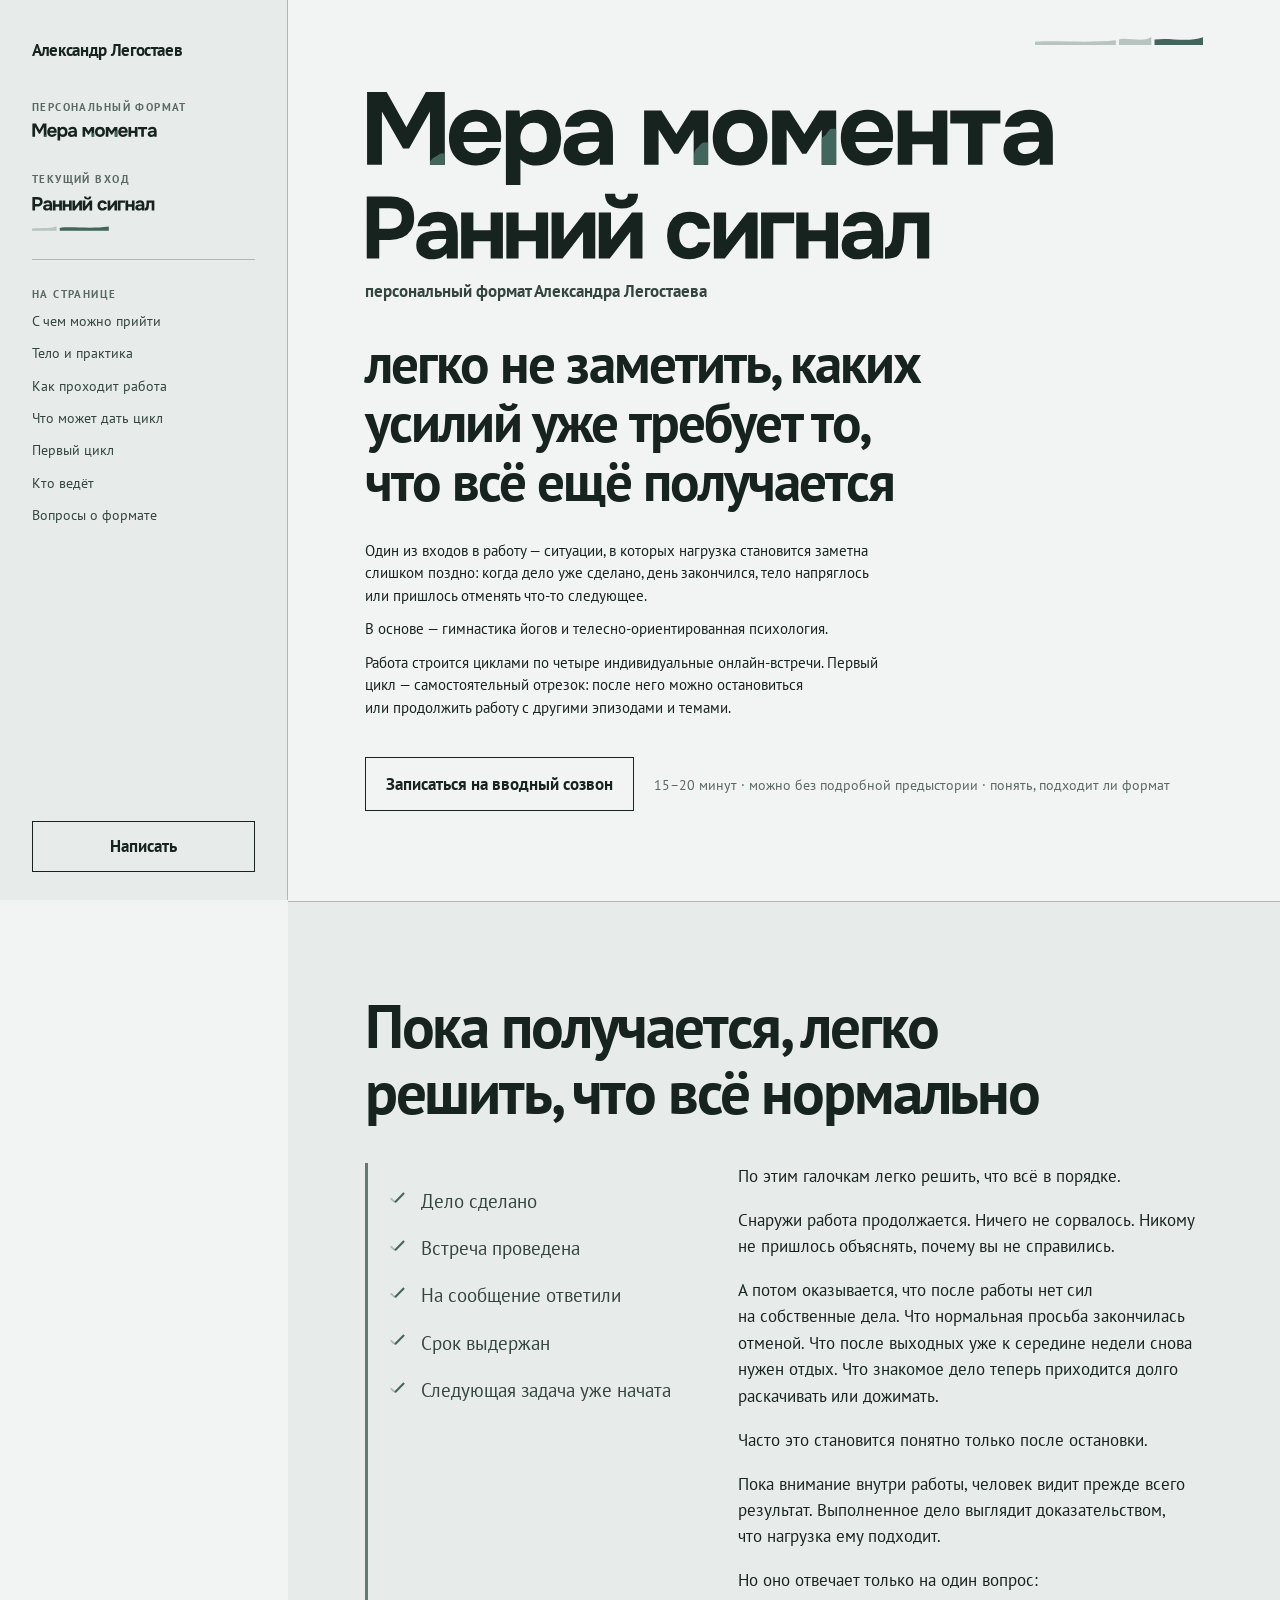
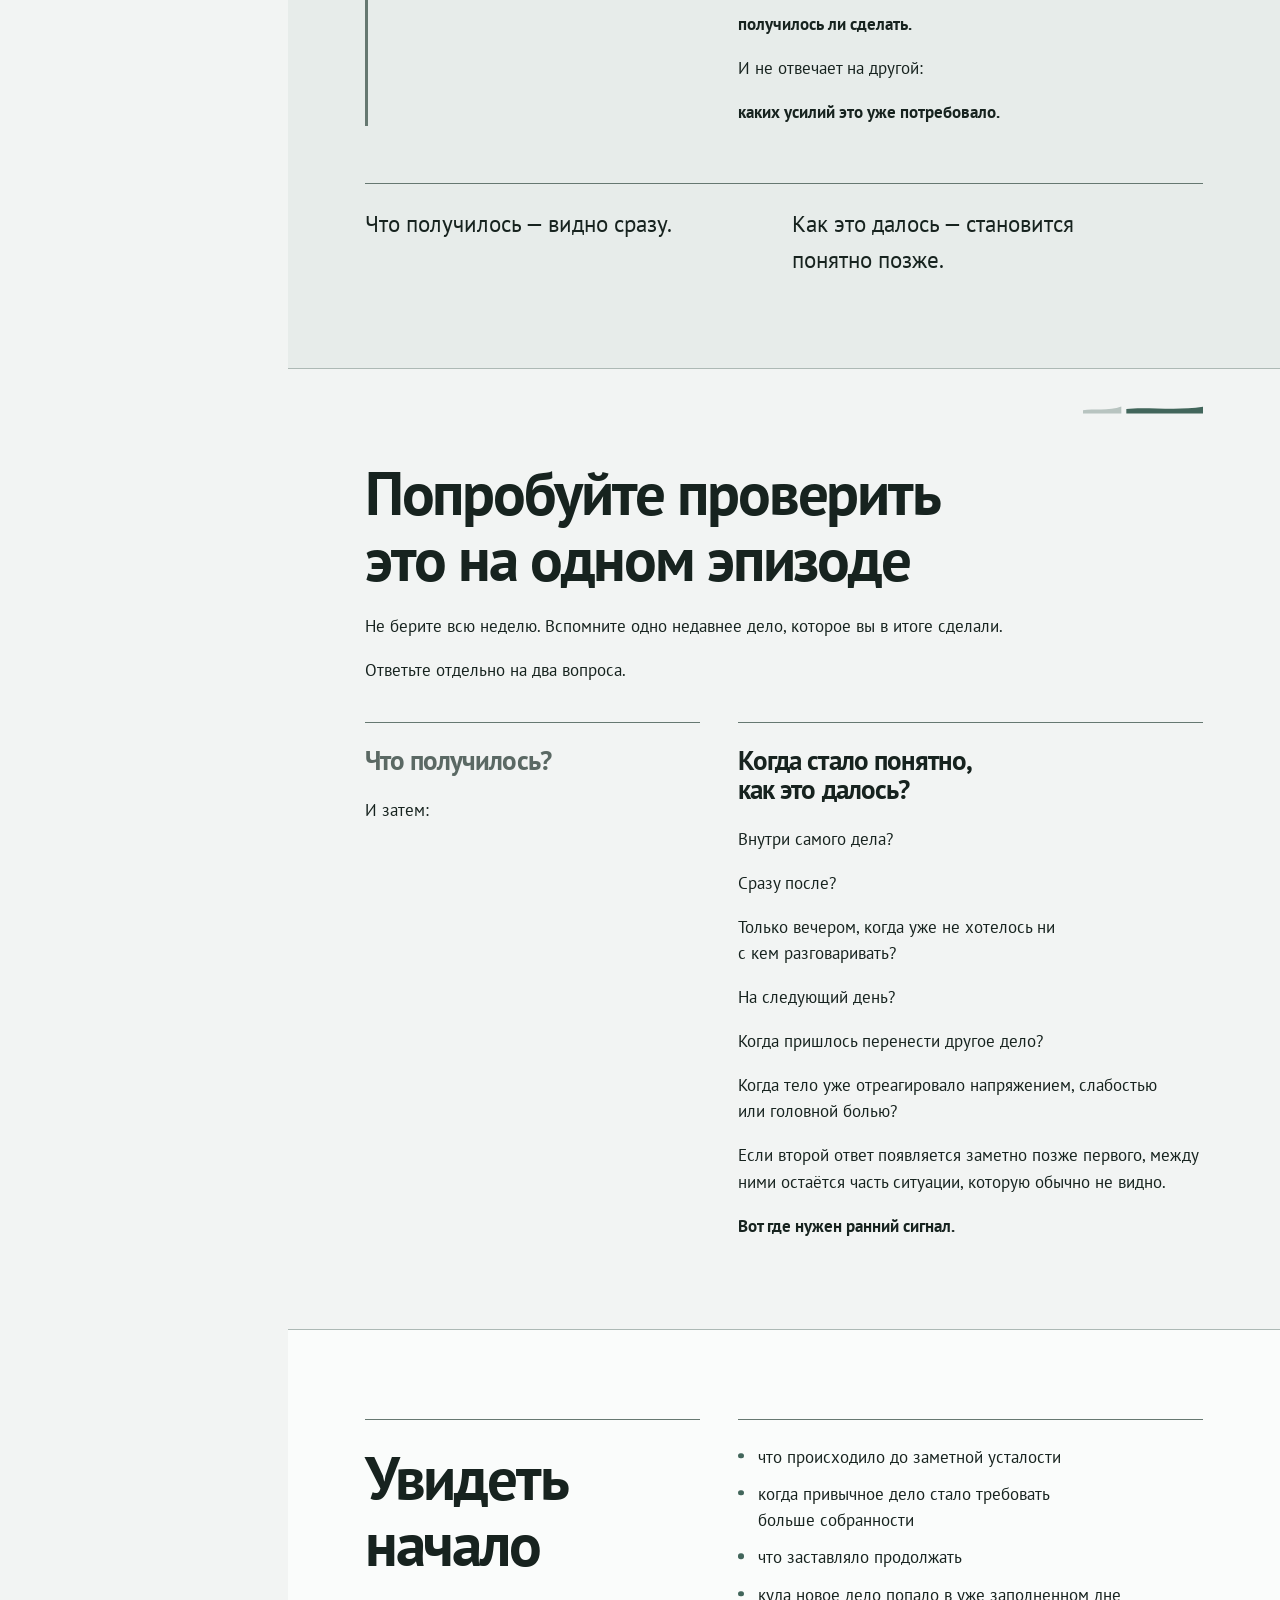
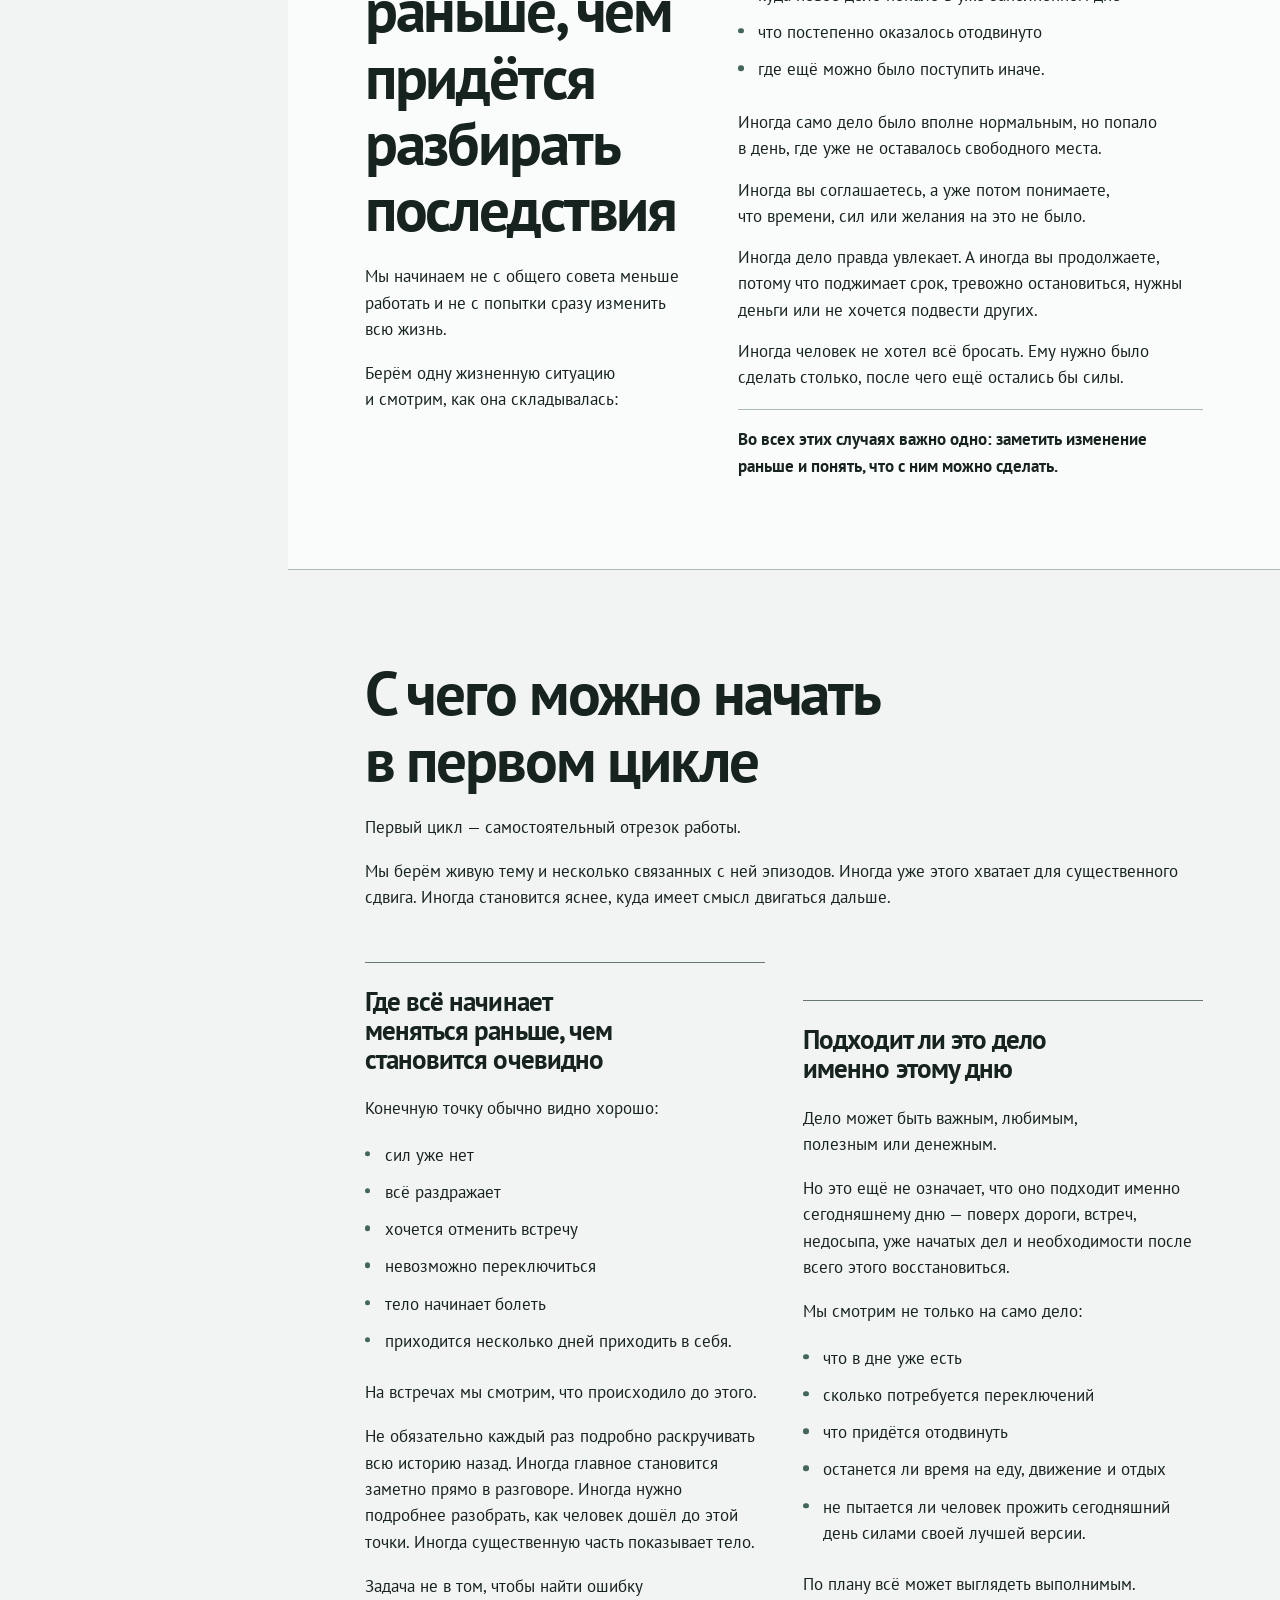
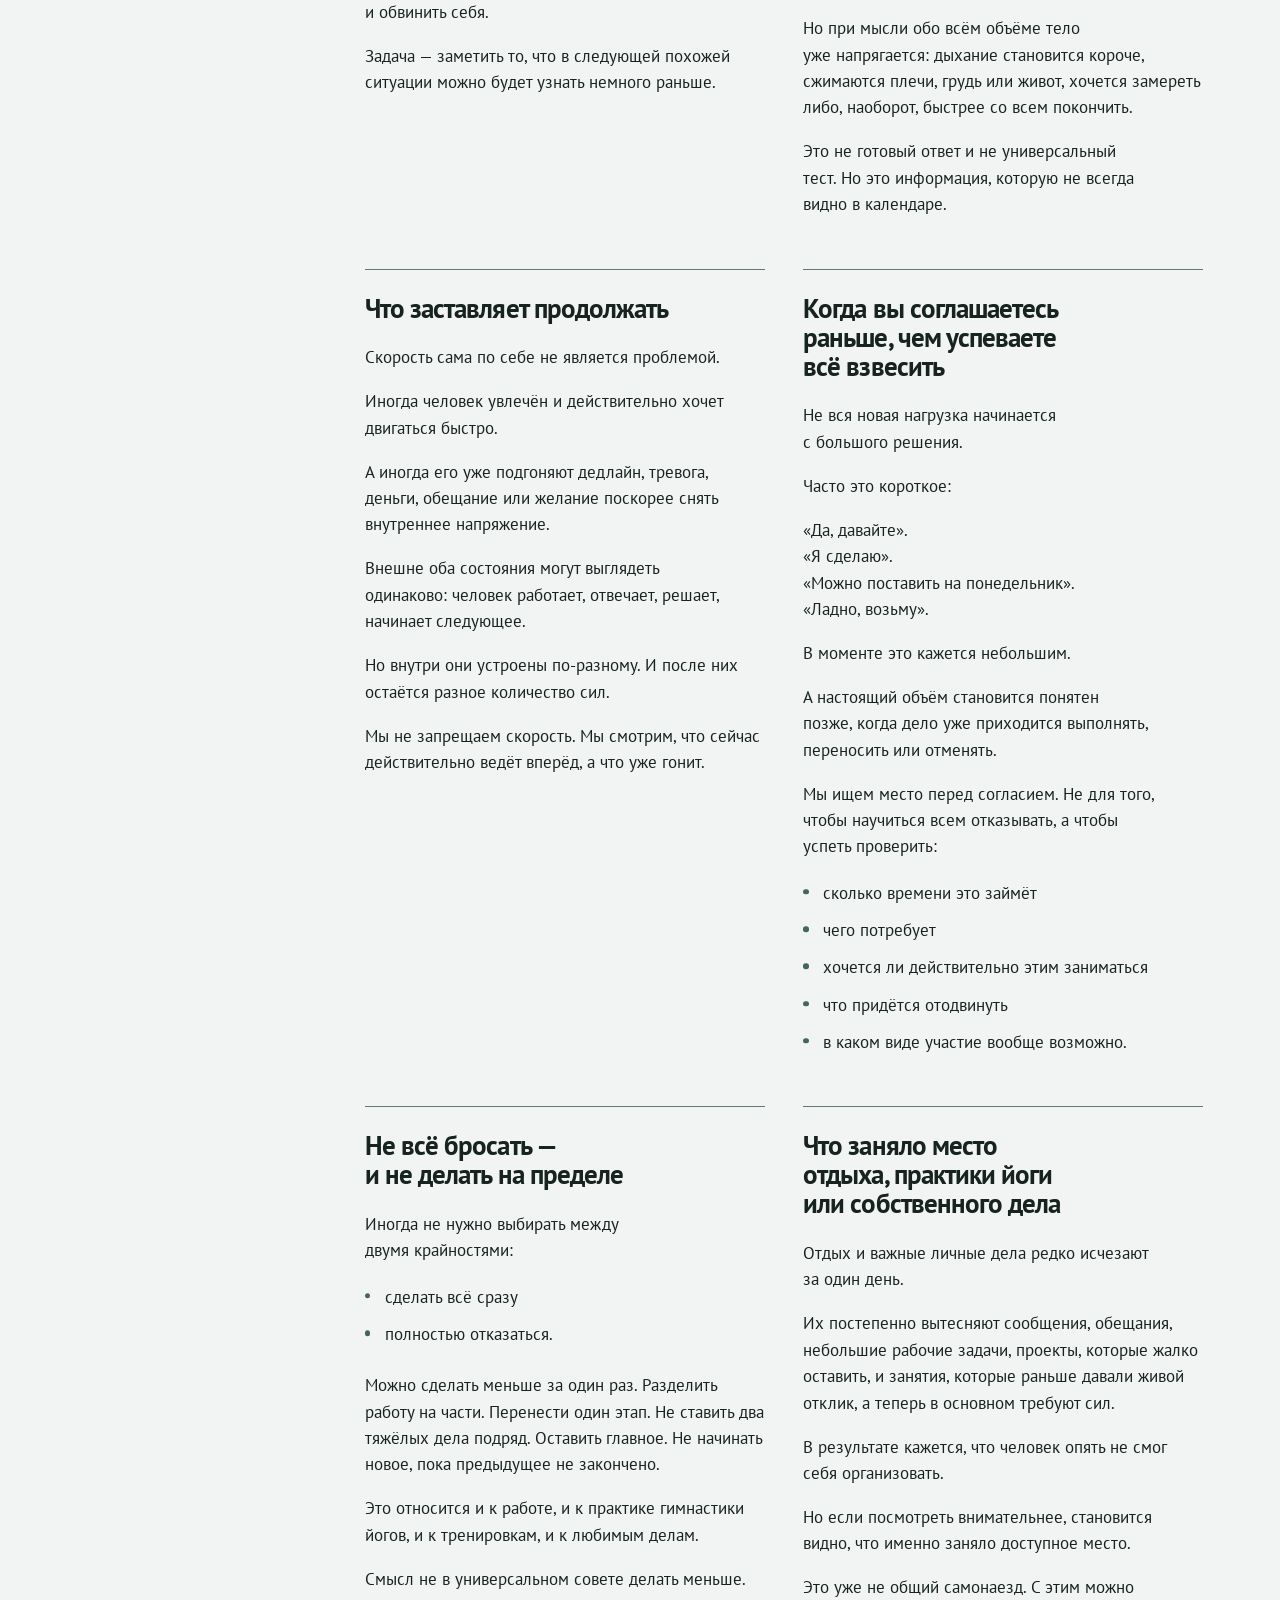
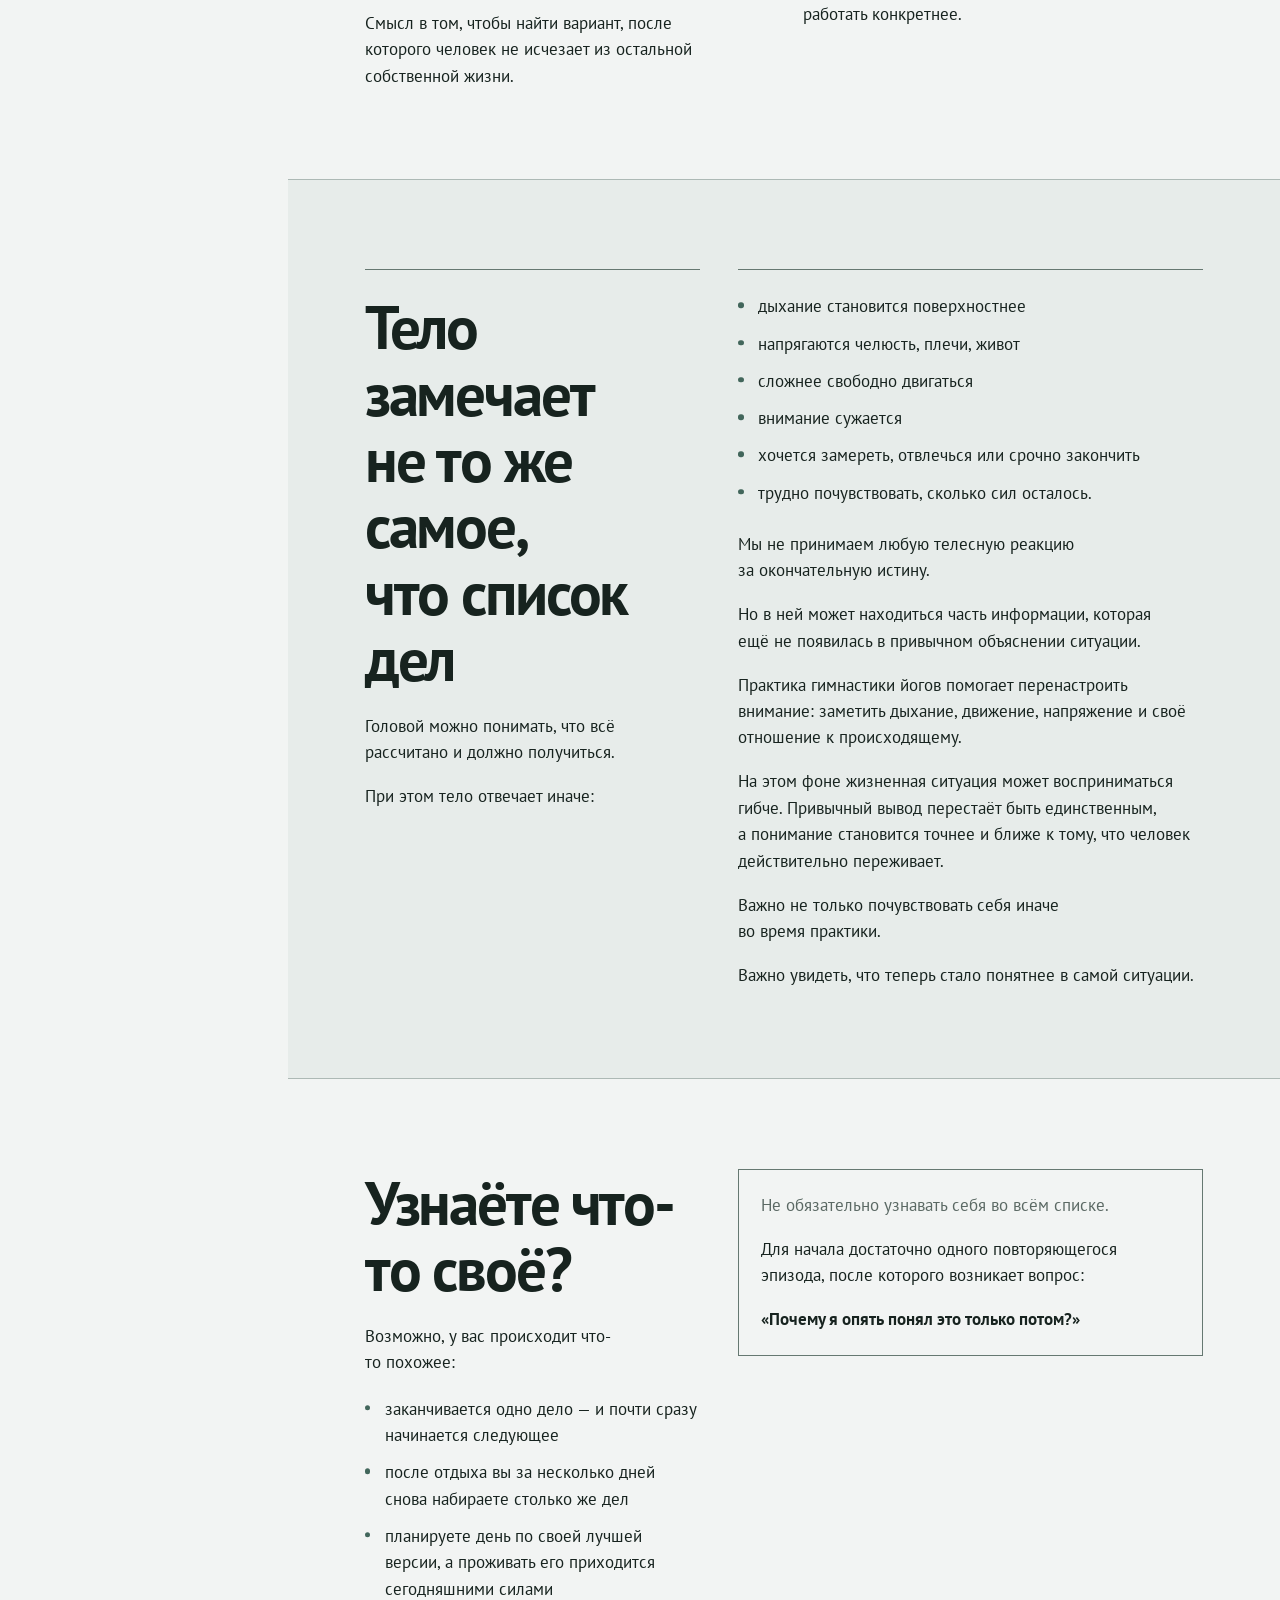
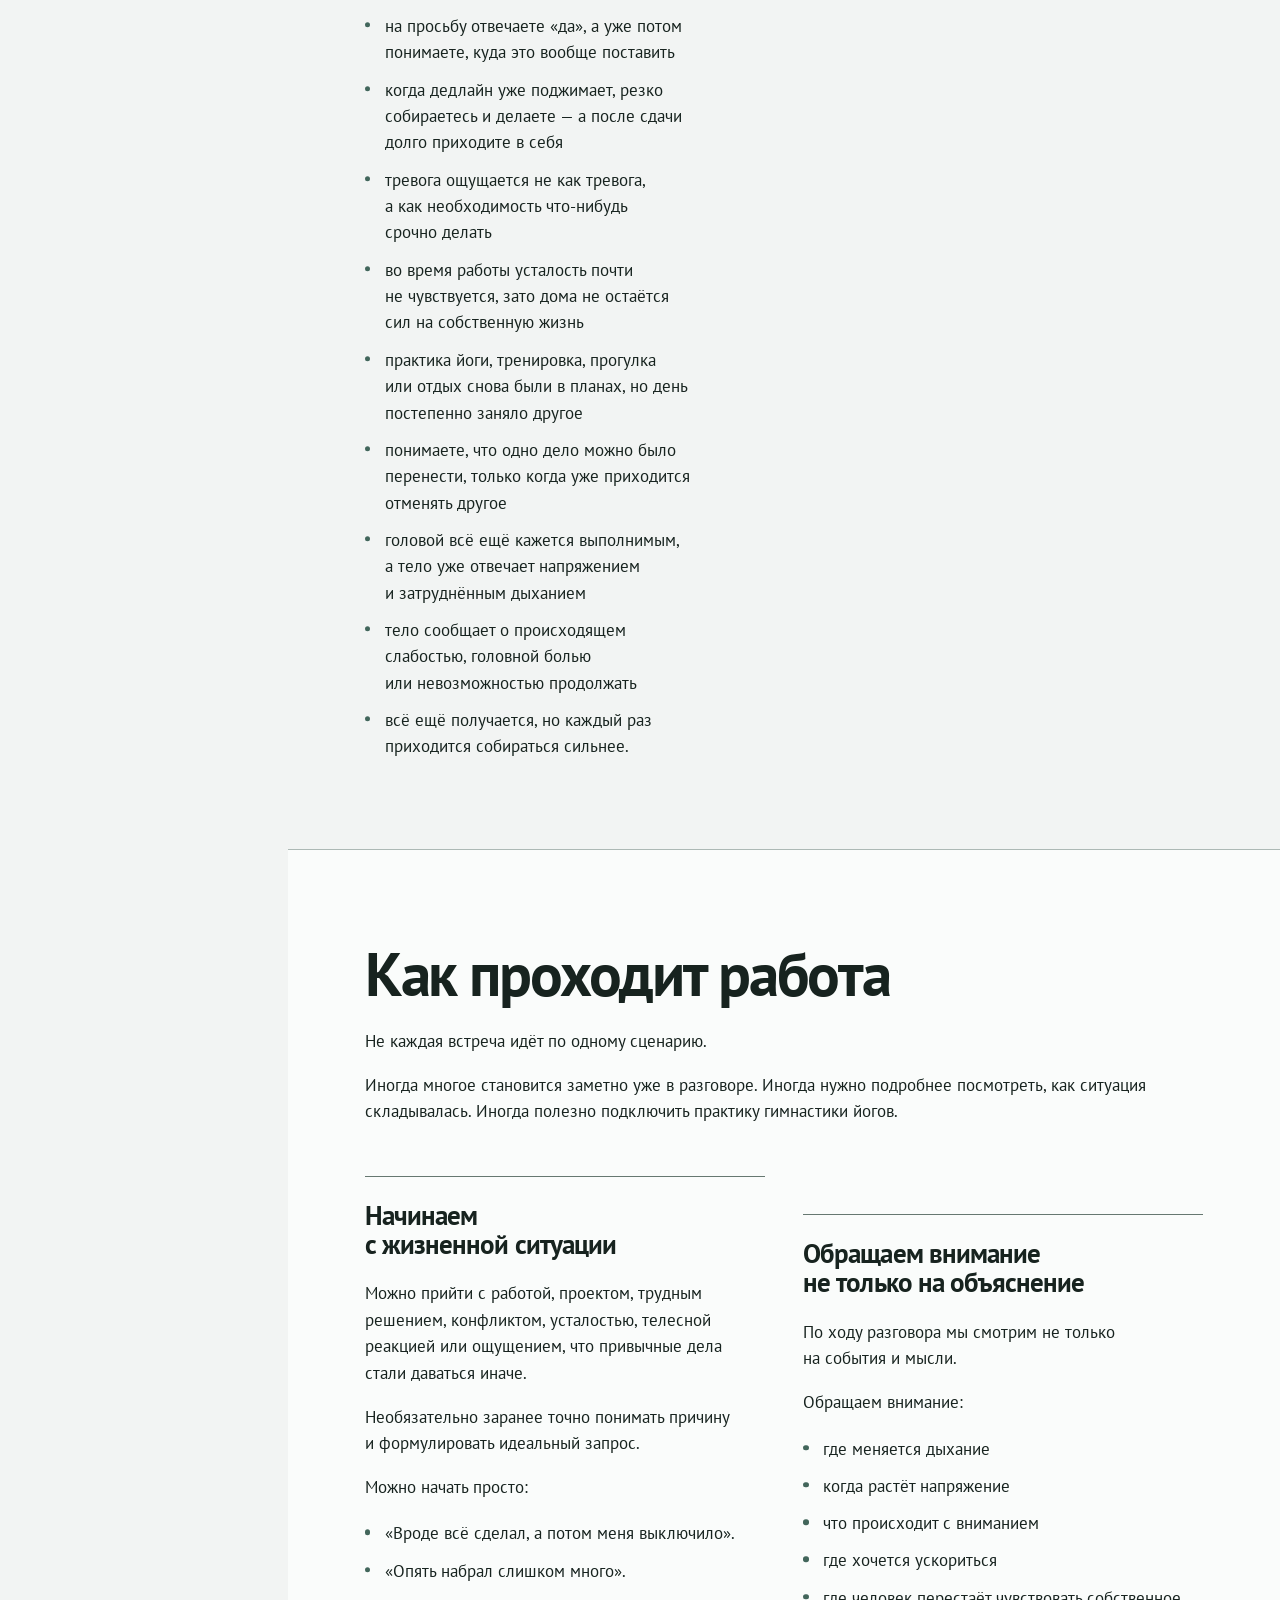
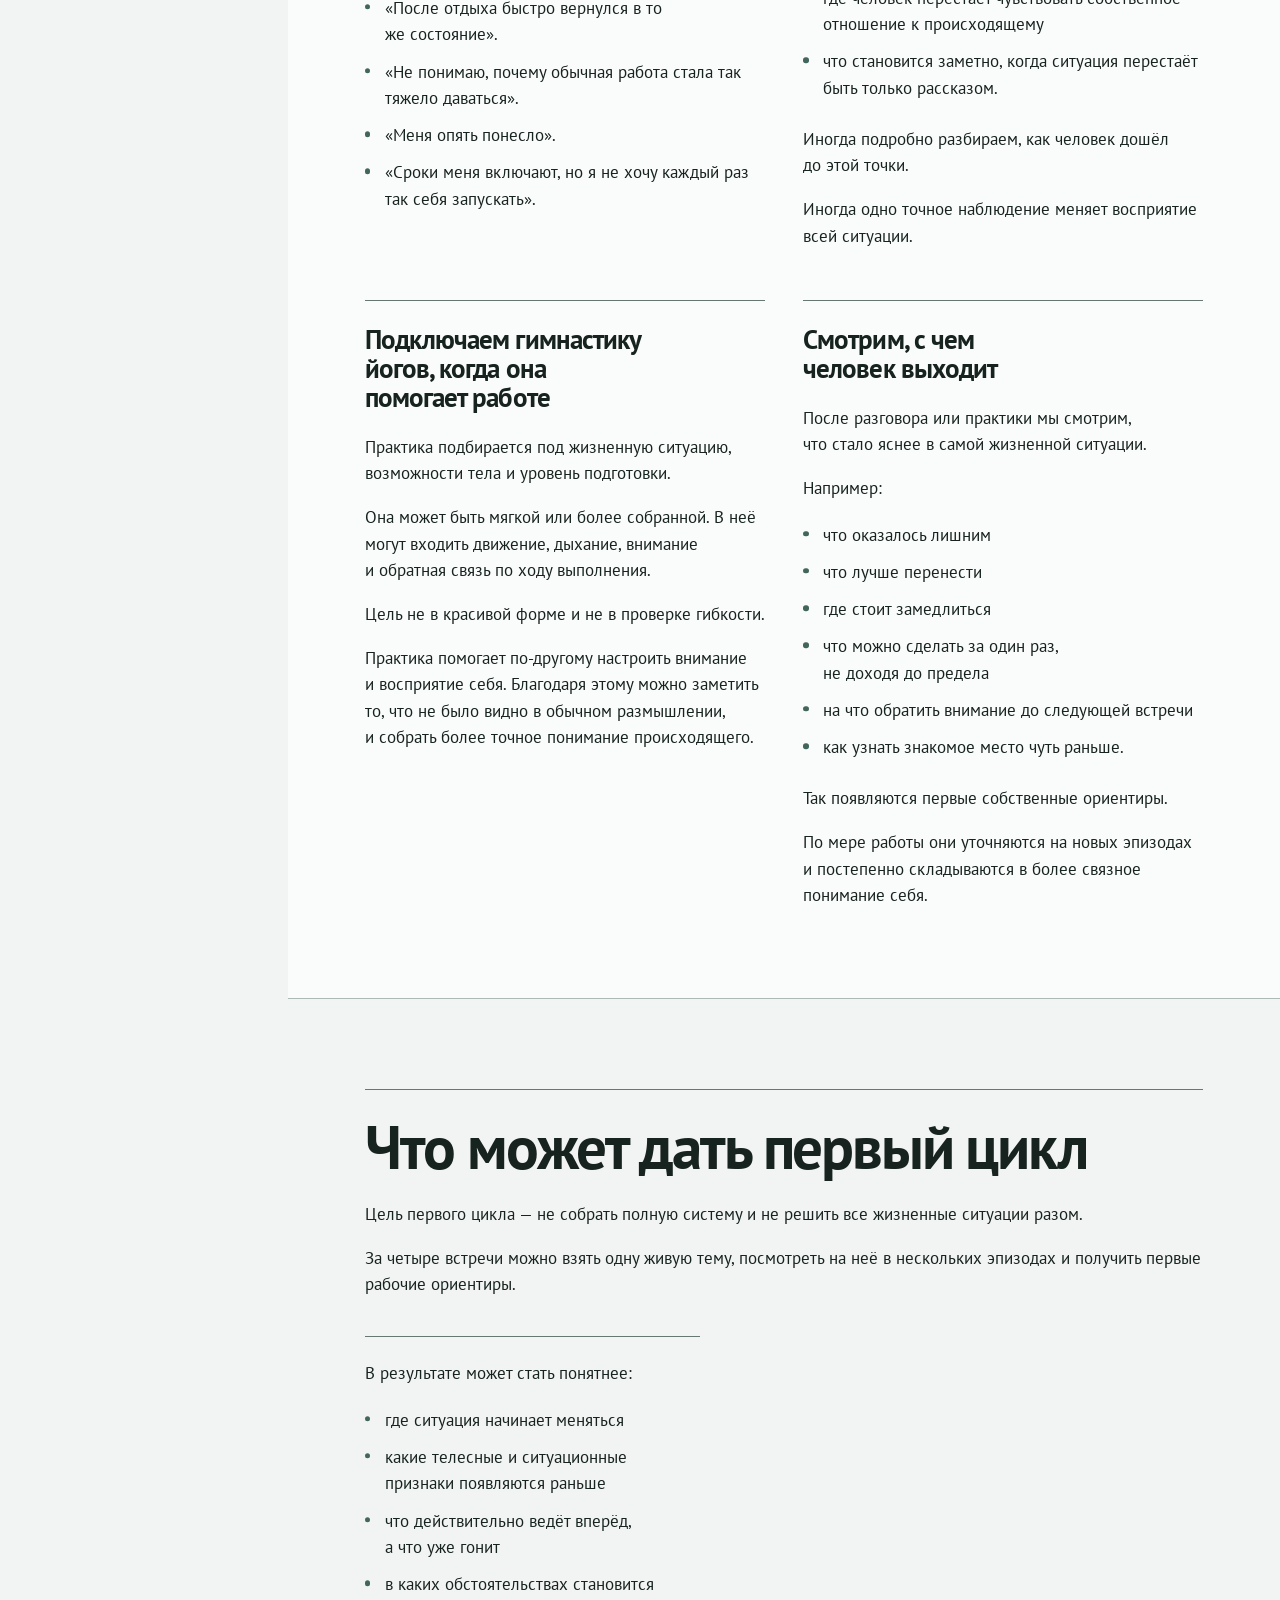
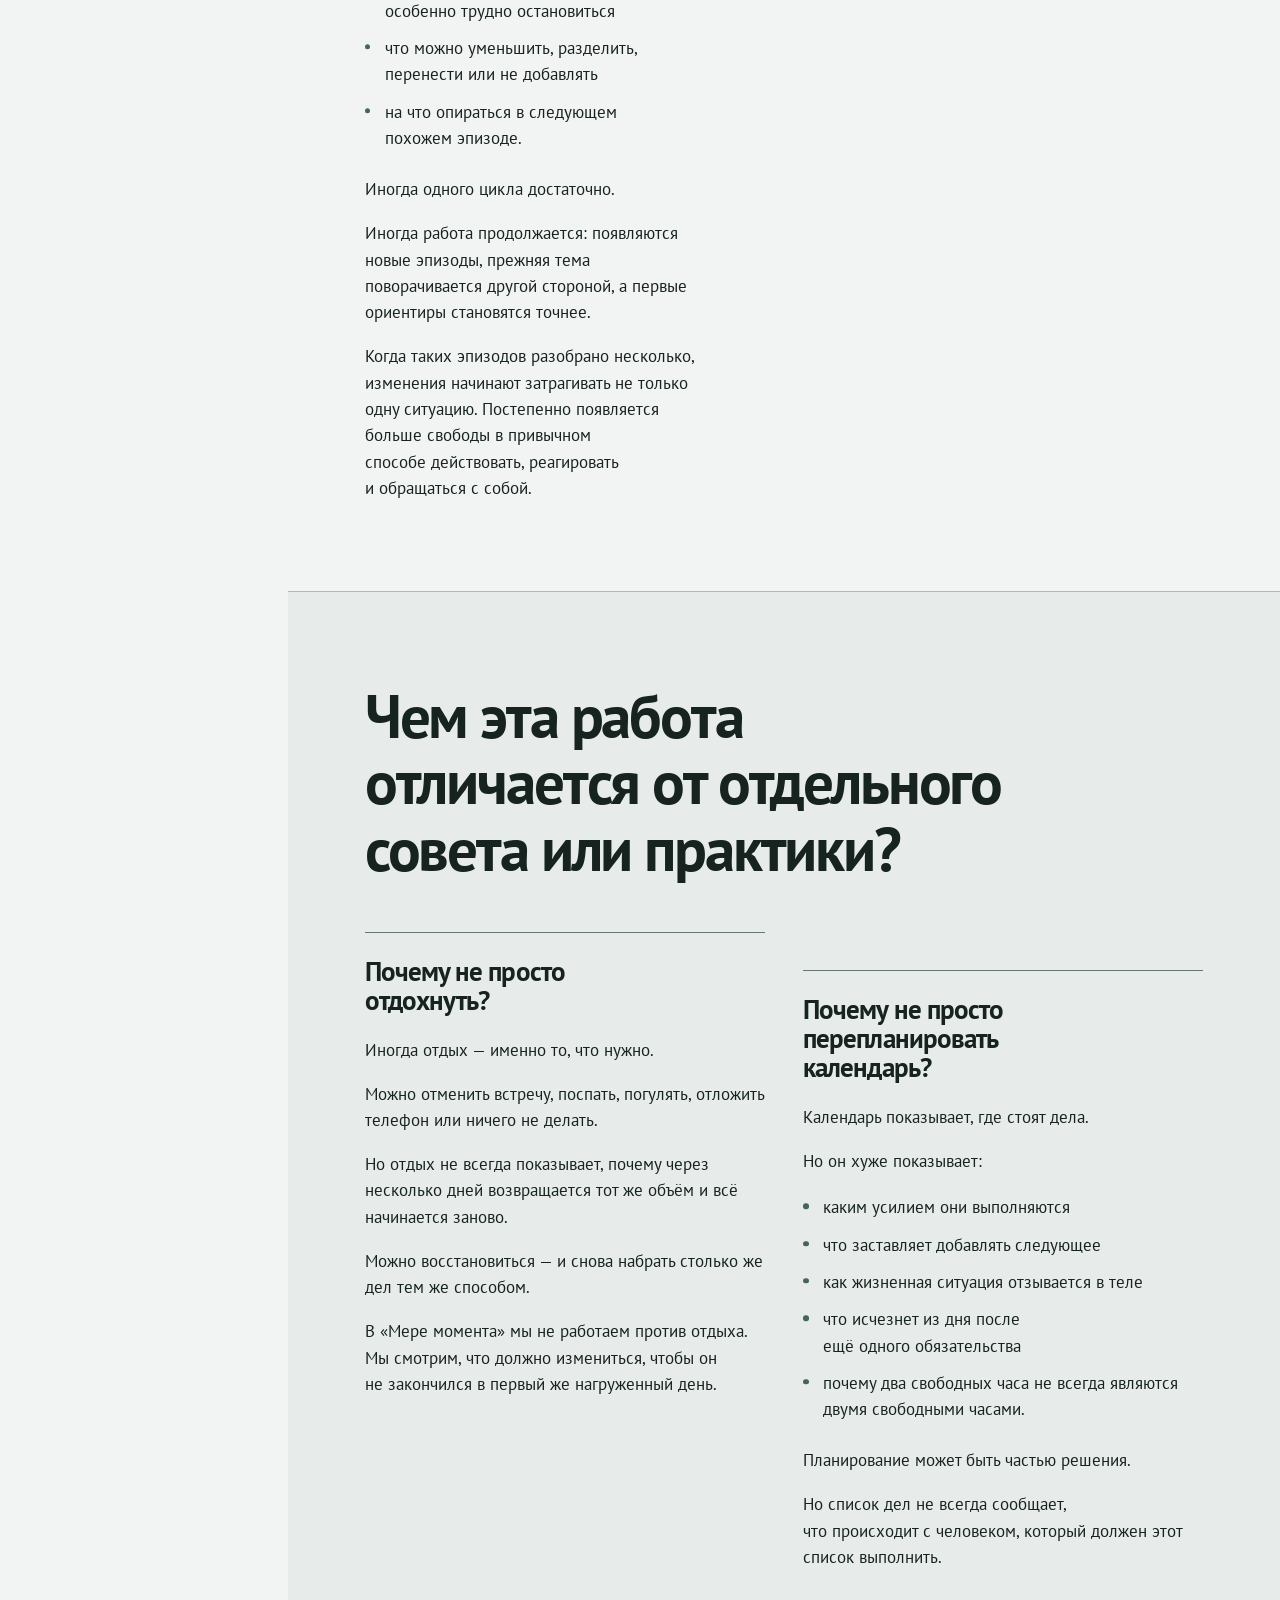
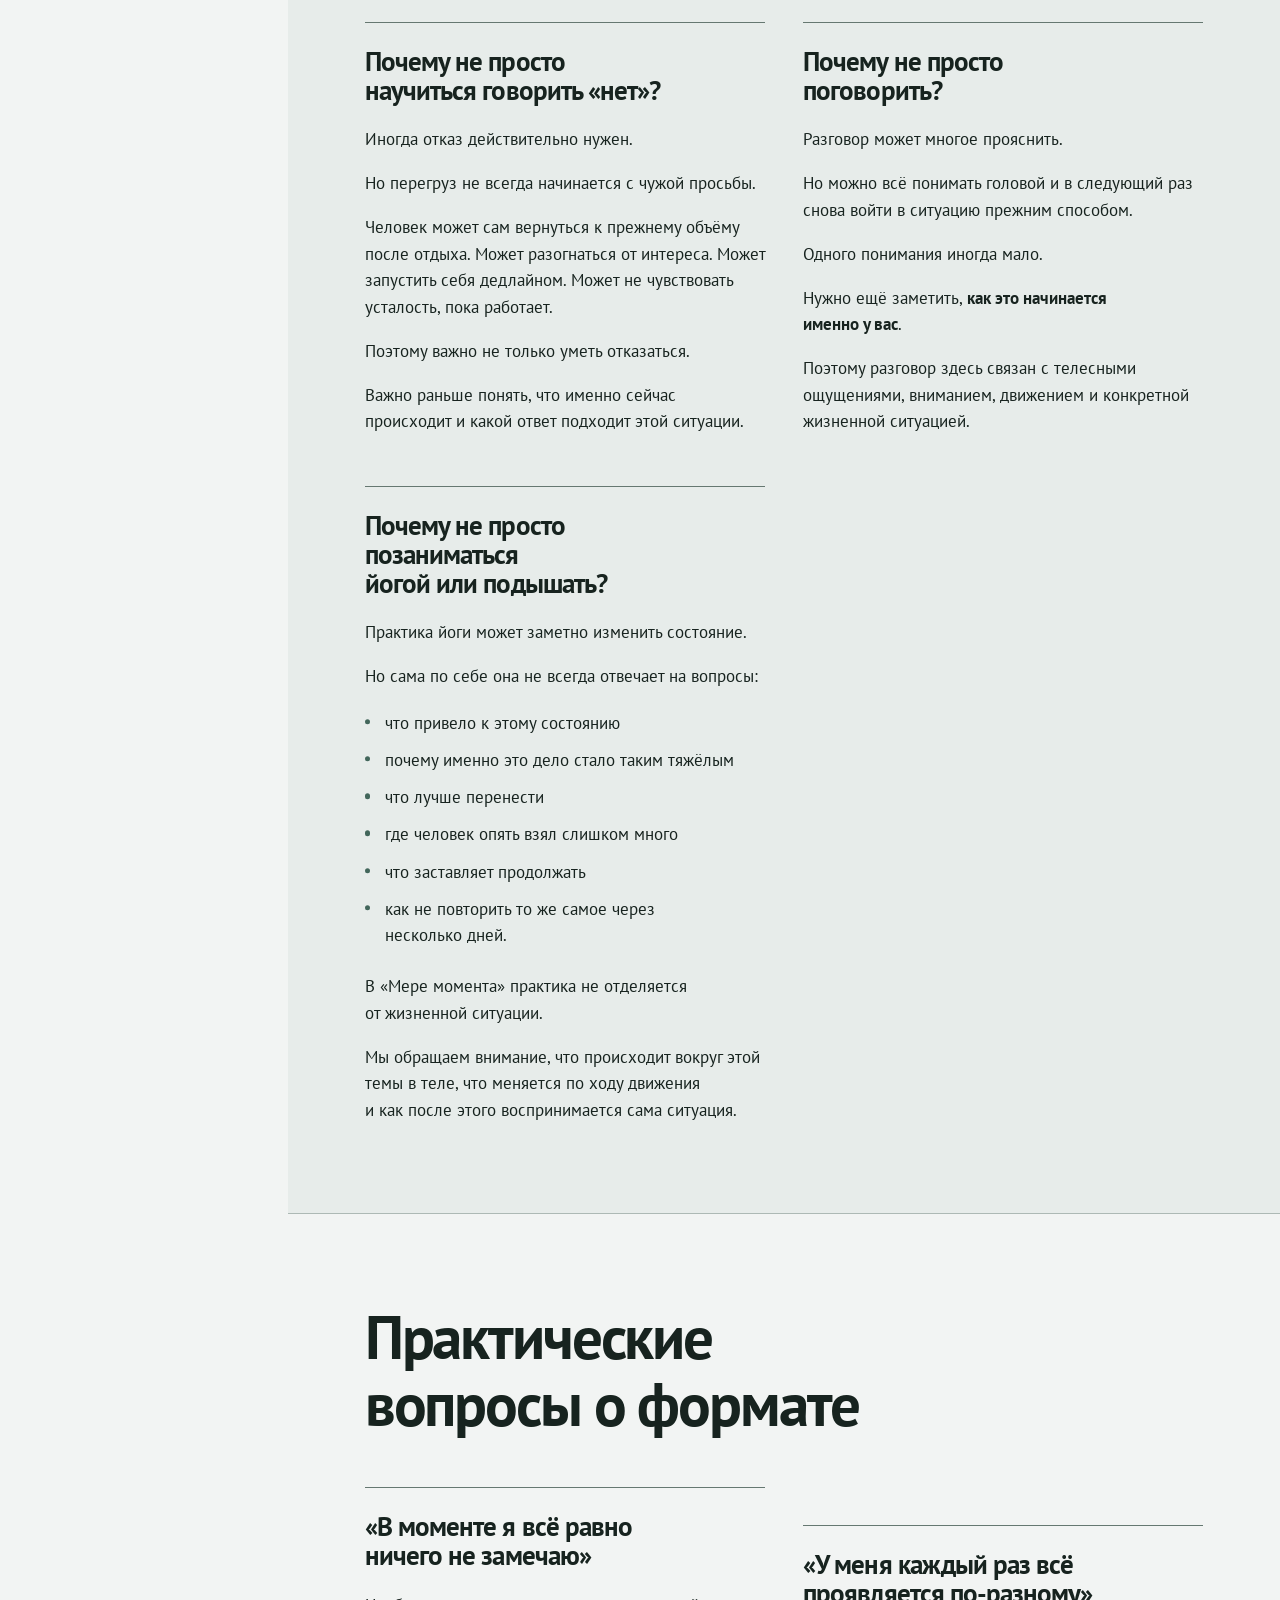
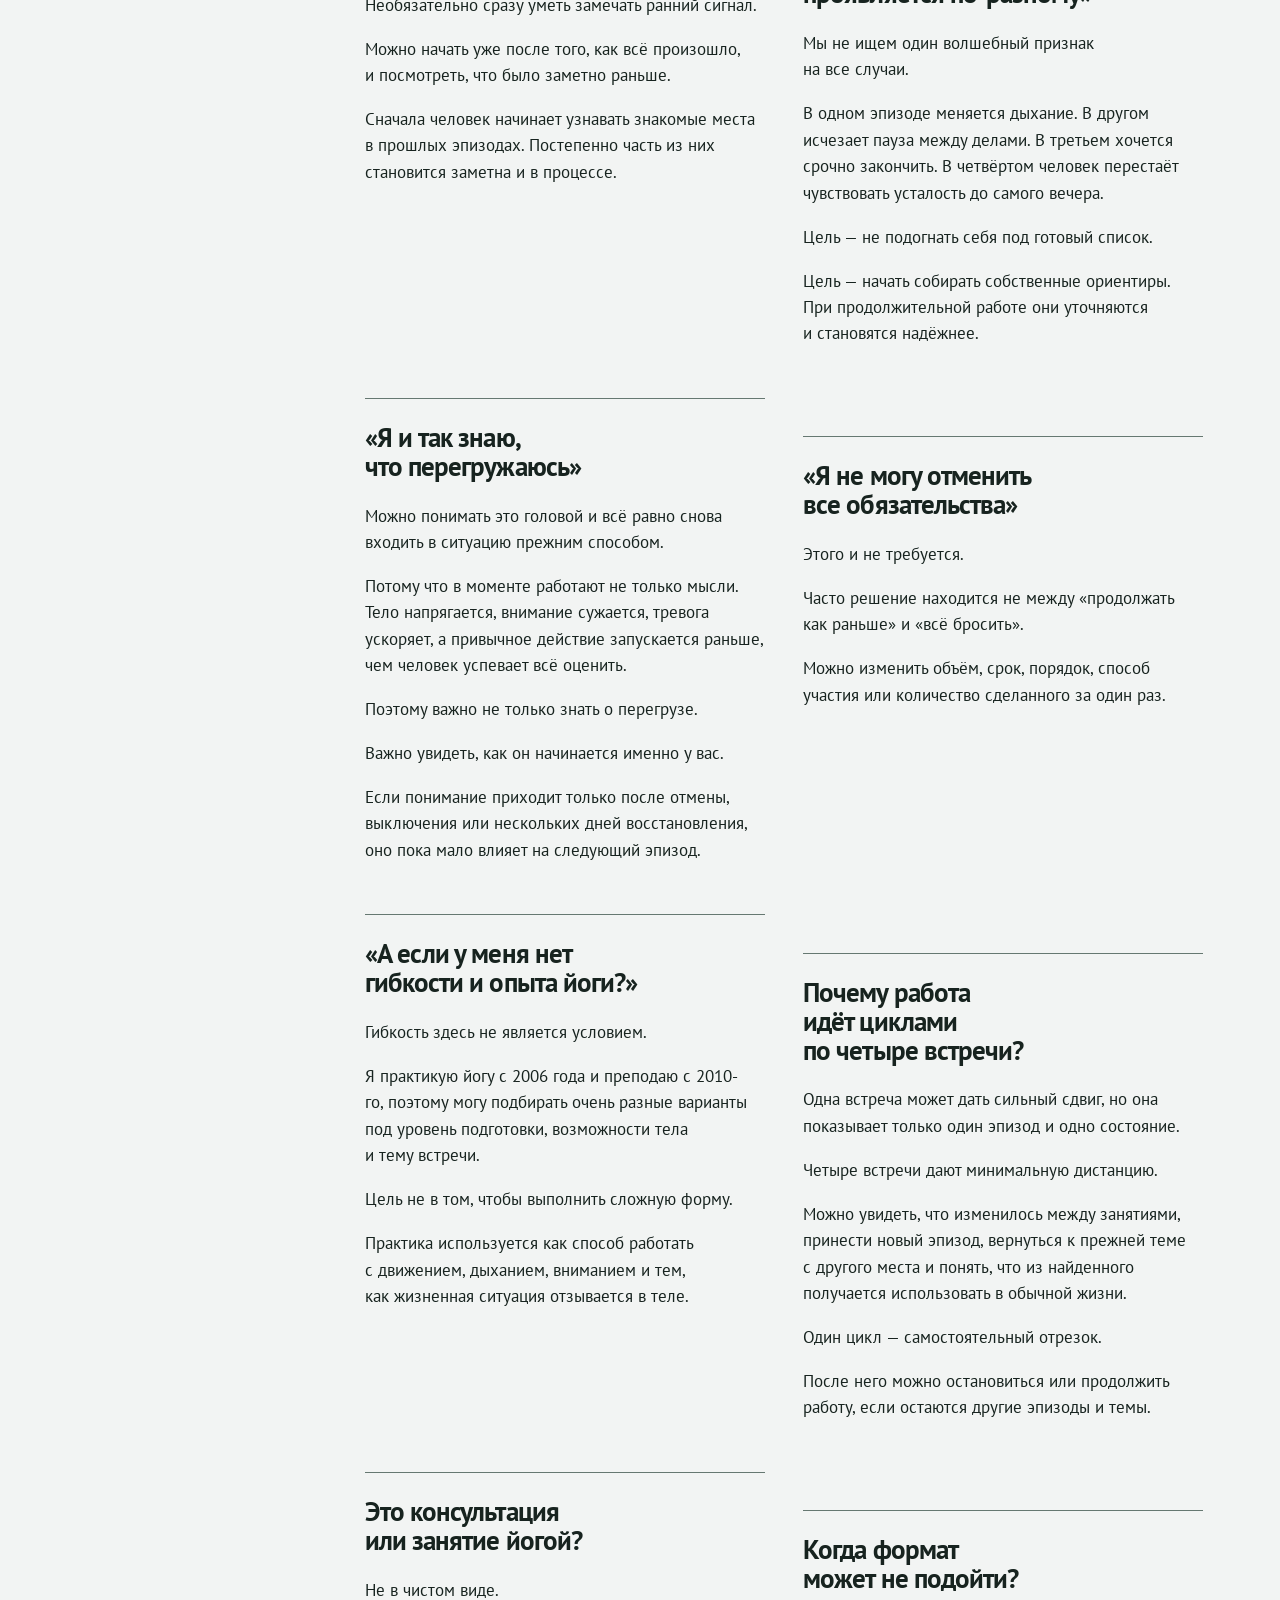
==== index.html @ 4e0b8f0b "Deploy updated Mera Momenta hero" ====
<!DOCTYPE html>
<html lang="ru">
<head>
<meta charset="utf-8">
<meta name="viewport" content="width=device-width, initial-scale=1">
<meta name="description" content="Легко не заметить, каких усилий уже требует то, что всё ещё получается. Персональный формат Александра Легостаева.">
<meta name="robots" content="index,follow,max-snippet:-1,max-image-preview:large,max-video-preview:-1">
<meta name="referrer" content="strict-origin-when-cross-origin">
<meta name="theme-color" content="#f2f4f3">
<meta name="color-scheme" content="light">
<meta http-equiv="Content-Security-Policy" content="default-src 'self'; base-uri 'self'; connect-src 'none'; font-src 'self'; form-action 'none'; frame-src 'none'; img-src 'self' data:; media-src 'none'; object-src 'none'; script-src 'self' 'sha256-b0z3Fn30HKZB9fRJmI+VSM2cDlhObu0yIOI02kTB+Yc='; style-src 'self'; upgrade-insecure-requests">
<title>Мера момента: Ранний сигнал — Александр Легостаев</title>
<link rel="canonical" href="https://aleksandrlegostaev.ru/mera-momenta/ranniy-signal/">
<link rel="icon" href="/assets/favicon.svg" type="image/svg+xml">
<link rel="apple-touch-icon" href="/assets/apple-touch-icon.png">
<link rel="preload" href="/assets/fonts/pt-sans-regular.woff2" as="font" type="font/woff2" crossorigin>
<link rel="preload" href="/assets/fonts/pt-sans-bold.woff2" as="font" type="font/woff2" crossorigin>
<link rel="stylesheet" href="/assets/site.css">
<link rel="stylesheet" href="/assets/hero-k23.css">
<script src="/assets/site.js" defer></script>
<meta property="og:type" content="website">
<meta property="og:locale" content="ru_RU">
<meta property="og:site_name" content="Александр Легостаев">
<meta property="og:title" content="Мера момента: Ранний сигнал — Александр Легостаев">
<meta property="og:description" content="Легко не заметить, каких усилий уже требует то, что всё ещё получается. Персональный формат Александра Легостаева.">
<meta property="og:url" content="https://aleksandrlegostaev.ru/mera-momenta/ranniy-signal/">
<meta property="og:image" content="https://aleksandrlegostaev.ru/assets/images/mera-momenta-ranniy-signal-og.png">
<meta property="og:image:width" content="1200">
<meta property="og:image:height" content="630">
<meta property="og:image:alt" content="Мера момента: Ранний сигнал — Александр Легостаев">
<meta name="twitter:card" content="summary_large_image">
<meta name="twitter:title" content="Мера момента: Ранний сигнал — Александр Легостаев">
<meta name="twitter:description" content="Легко не заметить, каких усилий уже требует то, что всё ещё получается. Персональный формат Александра Легостаева.">
<meta name="twitter:image" content="https://aleksandrlegostaev.ru/assets/images/mera-momenta-ranniy-signal-og.png">
<script type="application/ld+json">{"@context":"https://schema.org","@graph":[{"@type":"WebSite","@id":"https://aleksandrlegostaev.ru/#website","url":"https://aleksandrlegostaev.ru/","name":"Александр Легостаев","inLanguage":"ru"},{"@type":"Person","@id":"https://aleksandrlegostaev.ru/#alexander-legostaev","name":"Александр Легостаев","url":"https://aleksandrlegostaev.ru/","jobTitle":["психолог","преподаватель йоги"],"knowsAbout":["гимнастика йогов","телесно-ориентированная психология","индивидуальная онлайн-работа"]},{"@type":"Service","@id":"https://aleksandrlegostaev.ru/mera-momenta/ranniy-signal/#service","name":"Мера момента: Ранний сигнал","description":"Легко не заметить, каких усилий уже требует то, что всё ещё получается. Персональный формат Александра Легостаева.","url":"https://aleksandrlegostaev.ru/mera-momenta/ranniy-signal/","provider":{"@id":"https://aleksandrlegostaev.ru/#alexander-legostaev"},"serviceType":"Персональный формат индивидуальных онлайн-встреч","offers":{"@type":"Offer","price":"24000","priceCurrency":"RUB","description":"Первый цикл: четыре индивидуальные онлайн-встречи по 60–75 минут","url":"https://aleksandrlegostaev.ru/mera-momenta/ranniy-signal/"}},{"@type":"WebPage","@id":"https://aleksandrlegostaev.ru/mera-momenta/ranniy-signal/#webpage","url":"https://aleksandrlegostaev.ru/mera-momenta/ranniy-signal/","name":"Мера момента: Ранний сигнал — Александр Легостаев","description":"Легко не заметить, каких усилий уже требует то, что всё ещё получается. Персональный формат Александра Легостаева.","inLanguage":"ru","datePublished":"2026-07-15","dateModified":"2026-07-15","isPartOf":{"@id":"https://aleksandrlegostaev.ru/#website"},"about":{"@id":"https://aleksandrlegostaev.ru/mera-momenta/ranniy-signal/#service"},"primaryImageOfPage":{"@type":"ImageObject","url":"https://aleksandrlegostaev.ru/assets/images/mera-momenta-ranniy-signal-og.png","width":1200,"height":630}}]}</script>
</head>
<body class="glyph-route-sharp route-page">
<a class="skip-link" href="#top">Перейти к содержанию</a>
<header class="mobile-header">
<a class="mobile-header__brand" href="#top">Александр Легостаев</a>
<details class="mobile-menu">
<summary>Разделы</summary>
<div class="mobile-menu__panel">
<p class="eyebrow">МЕРА МОМЕНТА · РАННИЙ СИГНАЛ</p>
<nav aria-label="Разделы страницы в мобильном меню" class="mobile-nav"><a href="#s-chem-mozhno-priyti">С чем можно прийти</a>
<a href="#telo-i-praktika">Тело и практика</a>
<a href="#kak-prohodit-rabota">Как проходит работа</a>
<a href="#chto-daet-tsikl">Что может дать цикл</a>
<a href="#pervyi-tsikl">Первый цикл</a>
<a href="#kto-vedet">Кто ведёт</a>
<a href="#voprosy">Вопросы о формате</a></nav>
<a class="write-link" href="https://t.me/aleksandr_legostaev">Написать</a>
</div>
</details>
</header>
<div class="site-shell">
<aside aria-label="Навигация по формату" class="sidebar">
<div class="sidebar__identity">
<a class="author-link" href="#top">Александр Легостаев</a>
<p class="eyebrow">ПЕРСОНАЛЬНЫЙ ФОРМАТ</p>
<a class="format-link format-wordmark" href="#top"><img alt="Мера момента" src="/assets/wordmarks/mera-momenta-070-fill.svg"></a>
<p class="eyebrow">ТЕКУЩИЙ ВХОД</p>
<a aria-current="page" class="route-link route-wordmark" href="#top"><img alt="Ранний сигнал" src="/assets/wordmarks/early-signal-onest-700.svg"></a>
<svg aria-hidden="true" class="route-wave-cue" preserveAspectRatio="none" viewBox="0 0 76.8 4.8">
<path class="cue-pale" d="M0 4.8V2.65C6.2 1.65 16.7 3.25 24.53 .35V4.8Z"></path>
<path class="cue-dark" d="M27.73 4.8V1.95C39 .2 58.5 3.25 76.8 .55V4.8Z"></path>
</svg>
</div>
<p class="eyebrow sidebar__section-label">НА СТРАНИЦЕ</p>
<nav aria-label="Разделы страницы в боковом меню" class="section-nav"><a href="#s-chem-mozhno-priyti">С чем можно прийти</a>
<a href="#telo-i-praktika">Тело и практика</a>
<a href="#kak-prohodit-rabota">Как проходит работа</a>
<a href="#chto-daet-tsikl">Что может дать цикл</a>
<a href="#pervyi-tsikl">Первый цикл</a>
<a href="#kto-vedet">Кто ведёт</a>
<a href="#voprosy">Вопросы о формате</a></nav>
<a class="write-link" href="https://t.me/aleksandr_legostaev">Написать</a>
</aside>
<main class="page">
<section class="screen screen-01" id="top">
<svg aria-hidden="true" class="threshold-wave-cue" preserveAspectRatio="none" viewBox="0 0 168 7.9">
<path class="cue-pale" d="M0 7.9V4.8C22 3.3 54 6.2 80.8 3.3V7.9Z"></path>
<path class="cue-pale" d="M84 7.9V2.4C94 .2 108 5.8 116.32 0V7.9Z"></path>
<path class="cue-dark" d="M119.52 7.9V2.6C134 .2 152 5.6 168 .2V7.9Z"></path>
</svg>
<div class="screen-inner">
<div class="copy-node node-1 hero-copy"><h1 class="hero-wordmarks" id="мера-момента-ранний-сигнал"><span class="visually-hidden">Мера момента: Ранний сигнал</span><img alt="" aria-hidden="true" class="hero-master-wordmark" src="/assets/wordmarks/mera-momenta-070-fill.svg"><img alt="" aria-hidden="true" class="hero-route-wordmark" src="/assets/wordmarks/early-signal-onest-700.svg"></h1>
<p><strong>персональный формат Александра Легостаева</strong></p>
<h2 id="легко-не-заметить-каких-усилий-уже-требует-то-что-всё-ещё-получается">легко не заметить, каких усилий уже требует то, что всё ещё получается</h2>
<div class="hero-body-copy"><p>Один из входов в работу — ситуации, в которых нагрузка становится заметна слишком поздно: когда дело уже сделано, день закончился, тело напряглось или пришлось отменять что-то следующее.</p>
<p>В основе — гимнастика йогов и телесно-ориентированная психология.</p>
<p>Работа строится циклами по четыре индивидуальные онлайн-встречи. Первый цикл — самостоятельный отрезок: после него можно остановиться или продолжить работу с другими эпизодами и темами.</p></div></div>
<div class="copy-node node-2"><p><a class="cta-link" href="https://t.me/aleksandr_legostaev">Записаться на вводный созвон</a></p>
<p><code>15–20 минут · можно без подробной предыстории · понять, подходит ли формат</code></p></div>
</div>
</section>
<section class="screen screen-02" id="poka-poluchaetsya">
<div class="screen-inner">
<div class="copy-node node-1"><h2 id="пока-получается-легко-решить-что-всё-нормально">Пока получается, легко решить, что всё нормально</h2></div>
<div class="copy-node node-2"><ul class="result-list"><li><svg aria-hidden="true" class="mm-mark mm-check" focusable="false" viewBox="0 0 24 24">
<circle class="mm-check__frame" cx="12" cy="12" r="10"></circle>
<path class="mm-check__short" d="M3.5 12.2 L9.2 17.3"></path>
<path class="mm-check__long" d="M9.2 17.3 L21 5.2"></path>
</svg><span>Дело сделано</span></li><li><svg aria-hidden="true" class="mm-mark mm-check" focusable="false" viewBox="0 0 24 24">
<circle class="mm-check__frame" cx="12" cy="12" r="10"></circle>
<path class="mm-check__short" d="M3.5 12.2 L9.2 17.3"></path>
<path class="mm-check__long" d="M9.2 17.3 L21 5.2"></path>
</svg><span>Встреча проведена</span></li><li><svg aria-hidden="true" class="mm-mark mm-check" focusable="false" viewBox="0 0 24 24">
<circle class="mm-check__frame" cx="12" cy="12" r="10"></circle>
<path class="mm-check__short" d="M3.5 12.2 L9.2 17.3"></path>
<path class="mm-check__long" d="M9.2 17.3 L21 5.2"></path>
</svg><span>На сообщение ответили</span></li><li><svg aria-hidden="true" class="mm-mark mm-check" focusable="false" viewBox="0 0 24 24">
<circle class="mm-check__frame" cx="12" cy="12" r="10"></circle>
<path class="mm-check__short" d="M3.5 12.2 L9.2 17.3"></path>
<path class="mm-check__long" d="M9.2 17.3 L21 5.2"></path>
</svg><span>Срок выдержан</span></li><li><svg aria-hidden="true" class="mm-mark mm-check" focusable="false" viewBox="0 0 24 24">
<circle class="mm-check__frame" cx="12" cy="12" r="10"></circle>
<path class="mm-check__short" d="M3.5 12.2 L9.2 17.3"></path>
<path class="mm-check__long" d="M9.2 17.3 L21 5.2"></path>
</svg><span>Следующая задача уже начата</span></li></ul></div>
<div class="copy-node node-3"><p>По этим галочкам легко решить, что всё в порядке.</p>
<p>Снаружи работа продолжается. Ничего не сорвалось. Никому не пришлось объяснять, почему вы не справились.</p>
<p>А потом оказывается, что после работы нет сил на собственные дела. Что нормальная просьба закончилась отменой. Что после выходных уже к середине недели снова нужен отдых. Что знакомое дело теперь приходится долго раскачивать или дожимать.</p>
<p>Часто это становится понятно только после остановки.</p>
<p>Пока внимание внутри работы, человек видит прежде всего результат. Выполненное дело выглядит доказательством, что нагрузка ему подходит.</p>
<p>Но оно отвечает только на один вопрос:</p>
<p><strong>получилось ли сделать.</strong></p>
<p>И не отвечает на другой:</p>
<p><strong>каких усилий это уже потребовало.</strong></p></div>
<div class="copy-node node-4 plain-comparison"><p>Что получилось — видно сразу.</p><p>Как это далось — становится понятно позже.</p></div>
</div>
</section>
<section class="screen screen-03" id="proverka-epizoda">
<svg aria-hidden="true" class="section-wave-cue" preserveAspectRatio="none" viewBox="0 0 76.8 4.8">
<path class="cue-pale" d="M0 4.8V2.65C6.2 1.65 16.7 3.25 24.53 .35V4.8Z"></path>
<path class="cue-dark" d="M27.73 4.8V1.95C39 .2 58.5 3.25 76.8 .55V4.8Z"></path>
</svg>
<div class="screen-inner">
<div class="copy-node node-1"><h2 id="попробуйте-проверить-это-на-одном-эпизоде">Попробуйте проверить это на одном эпизоде</h2>
<p>Не берите всю неделю. Вспомните одно недавнее дело, которое вы в итоге сделали.</p>
<p>Ответьте отдельно на два вопроса.</p></div>
<div class="copy-node node-2"><h3 id="что-получилось">Что получилось?</h3>
<p>И затем:</p></div>
<div class="copy-node node-3"><h3 id="когда-стало-понятно-как-это-далось">Когда стало понятно, как это далось?</h3>
<p>Внутри самого дела?</p>
<p>Сразу после?</p>
<p>Только вечером, когда уже не хотелось ни с кем разговаривать?</p>
<p>На следующий день?</p>
<p>Когда пришлось перенести другое дело?</p>
<p>Когда тело уже отреагировало напряжением, слабостью или головной болью?</p>
<p>Если второй ответ появляется заметно позже первого, между ними остаётся часть ситуации, которую обычно не видно.</p>
<p><strong>Вот где нужен ранний сигнал.</strong></p></div>
</div>
</section>
<section class="screen screen-04" id="ranishe-posledstviy">
<div class="screen-inner">
<div class="copy-node node-1"><h2 id="увидеть-начало-раньше-чем-придётся-разбирать-последствия">Увидеть начало раньше, чем придётся разбирать последствия</h2>
<p>Мы начинаем не с общего совета меньше работать и не с попытки сразу изменить всю жизнь.</p>
<p>Берём одну жизненную ситуацию и смотрим, как она складывалась:</p></div>
<div class="copy-node node-2"><ul>
<li><p>что происходило до заметной усталости</p></li>
<li><p>когда привычное дело стало требовать больше собранности</p></li>
<li><p>что заставляло продолжать</p></li>
<li><p>куда новое дело попало в уже заполненном дне</p></li>
<li><p>что постепенно оказалось отодвинуто</p></li>
<li><p>где ещё можно было поступить иначе.</p></li>
</ul>
<div class="reading-stack">
<p>Иногда само дело было вполне нормальным, но попало в день, где уже не оставалось свободного места.</p>
<p>Иногда вы соглашаетесь, а уже потом понимаете, что времени, сил или желания на это не было.</p>
<p>Иногда дело правда увлекает. А иногда вы продолжаете, потому что поджимает срок, тревожно остановиться, нужны деньги или не хочется подвести других.</p>
<p>Иногда человек не хотел всё бросать. Ему нужно было сделать столько, после чего ещё остались бы силы.</p>
<p><strong>Во всех этих случаях важно одно: заметить изменение раньше и понять, что с ним можно сделать.</strong></p>
</div></div>
</div>
</section>
<section class="screen screen-05" id="s-chem-mozhno-priyti">
<div class="screen-inner">
<div class="copy-node node-1"><h2 id="с-чего-можно-начать-в-первом-цикле">С чего можно начать в первом цикле</h2>
<p>Первый цикл — самостоятельный отрезок работы.</p>
<p>Мы берём живую тему и несколько связанных с ней эпизодов. Иногда уже этого хватает для существенного сдвига. Иногда становится яснее, куда имеет смысл двигаться дальше.</p></div>
<div class="copy-node node-2"><h3 id="где-всё-начинает-меняться-раньше-чем-становится-очевидно">Где всё начинает меняться раньше, чем становится очевидно</h3>
<p>Конечную точку обычно видно хорошо:</p>
<ul>
<li><p>сил уже нет</p></li>
<li><p>всё раздражает</p></li>
<li><p>хочется отменить встречу</p></li>
<li><p>невозможно переключиться</p></li>
<li><p>тело начинает болеть</p></li>
<li><p>приходится несколько дней приходить в себя.</p></li>
</ul>
<p>На встречах мы смотрим, что происходило до этого.</p>
<p>Не обязательно каждый раз подробно раскручивать всю историю назад. Иногда главное становится заметно прямо в разговоре. Иногда нужно подробнее разобрать, как человек дошёл до этой точки. Иногда существенную часть показывает тело.</p>
<p>Задача не в том, чтобы найти ошибку и обвинить себя.</p>
<p>Задача — заметить то, что в следующей похожей ситуации можно будет узнать немного раньше.</p></div>
<div class="copy-node node-3"><h3 id="подходит-ли-это-дело-именно-этому-дню">Подходит ли это дело именно этому дню</h3>
<p>Дело может быть важным, любимым, полезным или денежным.</p>
<p>Но это ещё не означает, что оно подходит именно сегодняшнему дню — поверх дороги, встреч, недосыпа, уже начатых дел и необходимости после всего этого восстановиться.</p>
<p>Мы смотрим не только на само дело:</p>
<ul>
<li><p>что в дне уже есть</p></li>
<li><p>сколько потребуется переключений</p></li>
<li><p>что придётся отодвинуть</p></li>
<li><p>останется ли время на еду, движение и отдых</p></li>
<li><p>не пытается ли человек прожить сегодняшний день силами своей лучшей версии.</p></li>
</ul>
<p>По плану всё может выглядеть выполнимым.</p>
<p>Но при мысли обо всём объёме тело уже напрягается: дыхание становится короче, сжимаются плечи, грудь или живот, хочется замереть либо, наоборот, быстрее со всем покончить.</p>
<p>Это не готовый ответ и не универсальный тест. Но это информация, которую не всегда видно в календаре.</p></div>
<div class="copy-node node-4"><h3 id="что-заставляет-продолжать">Что заставляет продолжать</h3>
<p>Скорость сама по себе не является проблемой.</p>
<p>Иногда человек увлечён и действительно хочет двигаться быстро.</p>
<p>А иногда его уже подгоняют дедлайн, тревога, деньги, обещание или желание поскорее снять внутреннее напряжение.</p>
<p>Внешне оба состояния могут выглядеть одинаково: человек работает, отвечает, решает, начинает следующее.</p>
<p>Но внутри они устроены по-разному. И после них остаётся разное количество сил.</p>
<p>Мы не запрещаем скорость. Мы смотрим, что сейчас действительно ведёт вперёд, а что уже гонит.</p></div>
<div class="copy-node node-5"><h3 id="когда-вы-соглашаетесь-раньше-чем-успеваете-всё-взвесить">Когда вы соглашаетесь раньше, чем успеваете всё взвесить</h3>
<p>Не вся новая нагрузка начинается с большого решения.</p>
<p>Часто это короткое:</p>
<p>«Да, давайте».<br>
«Я сделаю».<br>
«Можно поставить на понедельник».<br>
«Ладно, возьму».</p>
<p>В моменте это кажется небольшим.</p>
<p>А настоящий объём становится понятен позже, когда дело уже приходится выполнять, переносить или отменять.</p>
<p>Мы ищем место перед согласием. Не для того, чтобы научиться всем отказывать, а чтобы успеть проверить:</p>
<ul>
<li><p>сколько времени это займёт</p></li>
<li><p>чего потребует</p></li>
<li><p>хочется ли действительно этим заниматься</p></li>
<li><p>что придётся отодвинуть</p></li>
<li><p>в каком виде участие вообще возможно.</p></li>
</ul></div>
<div class="copy-node node-6"><h3 id="не-всё-бросать--и-не-делать-на-пределе">Не всё бросать — и не делать на пределе</h3>
<p>Иногда не нужно выбирать между двумя крайностями:</p>
<ul>
<li><p>сделать всё сразу</p></li>
<li><p>полностью отказаться.</p></li>
</ul>
<p>Можно сделать меньше за один раз. Разделить работу на части. Перенести один этап. Не ставить два тяжёлых дела подряд. Оставить главное. Не начинать новое, пока предыдущее не закончено.</p>
<p>Это относится и к работе, и к практике гимнастики йогов, и к тренировкам, и к любимым делам.</p>
<p>Смысл не в универсальном совете делать меньше.</p>
<p>Смысл в том, чтобы найти вариант, после которого человек не исчезает из остальной собственной жизни.</p></div>
<div class="copy-node node-7"><h3 id="что-заняло-место-отдыха-практики-йоги-или-собственного-дела">Что заняло место отдыха, практики йоги или собственного дела</h3>
<p>Отдых и важные личные дела редко исчезают за один день.</p>
<p>Их постепенно вытесняют сообщения, обещания, небольшие рабочие задачи, проекты, которые жалко оставить, и занятия, которые раньше давали живой отклик, а теперь в основном требуют сил.</p>
<p>В результате кажется, что человек опять не смог себя организовать.</p>
<p>Но если посмотреть внимательнее, становится видно, что именно заняло доступное место.</p>
<p>Это уже не общий самонаезд. С этим можно работать конкретнее.</p></div>
</div>
</section>
<section class="screen screen-06" id="telo-i-praktika">
<div class="screen-inner">
<div class="copy-node node-1"><h2 id="тело-замечает-не-то-же-самое-что-список-дел">Тело замечает не то же самое, что список дел</h2>
<p>Головой можно понимать, что всё рассчитано и должно получиться.</p>
<p>При этом тело отвечает иначе:</p></div>
<div class="copy-node node-2"><ul>
<li><p>дыхание становится поверхностнее</p></li>
<li><p>напрягаются челюсть, плечи, живот</p></li>
<li><p>сложнее свободно двигаться</p></li>
<li><p>внимание сужается</p></li>
<li><p>хочется замереть, отвлечься или срочно закончить</p></li>
<li><p>трудно почувствовать, сколько сил осталось.</p></li>
</ul>
<p>Мы не принимаем любую телесную реакцию за окончательную истину.</p>
<p>Но в ней может находиться часть информации, которая ещё не появилась в привычном объяснении ситуации.</p>
<p>Практика гимнастики йогов помогает перенастроить внимание: заметить дыхание, движение, напряжение и своё отношение к происходящему.</p>
<p>На этом фоне жизненная ситуация может восприниматься гибче. Привычный вывод перестаёт быть единственным, а понимание становится точнее и ближе к тому, что человек действительно переживает.</p>
<p>Важно не только почувствовать себя иначе во время практики.</p>
<p>Важно увидеть, что теперь стало понятнее в самой ситуации.</p></div>
</div>
</section>
<section class="screen screen-07" id="uznavanie">
<div class="screen-inner">
<div class="copy-node node-1"><h2 id="узнаёте-что-то-своё">Узнаёте что-то своё?</h2>
<p>Возможно, у вас происходит что-то похожее:</p>
<ul>
<li><p>заканчивается одно дело — и почти сразу начинается следующее</p></li>
<li><p>после отдыха вы за несколько дней снова набираете столько же дел</p></li>
<li><p>планируете день по своей лучшей версии, а проживать его приходится сегодняшними силами</p></li>
<li><p>на просьбу отвечаете «да», а уже потом понимаете, куда это вообще поставить</p></li>
<li><p>когда дедлайн уже поджимает, резко собираетесь и делаете — а после сдачи долго приходите в себя</p></li>
<li><p>тревога ощущается не как тревога, а как необходимость что-нибудь срочно делать</p></li>
<li><p>во время работы усталость почти не чувствуется, зато дома не остаётся сил на собственную жизнь</p></li>
<li><p>практика йоги, тренировка, прогулка или отдых снова были в планах, но день постепенно заняло другое</p></li>
<li><p>понимаете, что одно дело можно было перенести, только когда уже приходится отменять другое</p></li>
<li><p>головой всё ещё кажется выполнимым, а тело уже отвечает напряжением и затруднённым дыханием</p></li>
<li><p>тело сообщает о происходящем слабостью, головной болью или невозможностью продолжать</p></li>
<li><p>всё ещё получается, но каждый раз приходится собираться сильнее.</p></li>
</ul></div>
<div class="copy-node node-2"><p>Не обязательно узнавать себя во всём списке.</p>
<p>Для начала достаточно одного повторяющегося эпизода, после которого возникает вопрос:</p>
<p><strong>«Почему я опять понял это только потом?»</strong></p></div>
</div>
</section>
<section class="screen screen-08" id="kak-prohodit-rabota">
<div class="screen-inner">
<div class="copy-node node-1"><h2 id="как-проходит-работа">Как проходит работа</h2>
<p>Не каждая встреча идёт по одному сценарию.</p>
<p>Иногда многое становится заметно уже в разговоре. Иногда нужно подробнее посмотреть, как ситуация складывалась. Иногда полезно подключить практику гимнастики йогов.</p></div>
<div class="copy-node node-2"><h3 id="начинаем-с-жизненной-ситуации">Начинаем с жизненной ситуации</h3>
<p>Можно прийти с работой, проектом, трудным решением, конфликтом, усталостью, телесной реакцией или ощущением, что привычные дела стали даваться иначе.</p>
<p>Необязательно заранее точно понимать причину и формулировать идеальный запрос.</p>
<p>Можно начать просто:</p>
<ul>
<li><p>«Вроде всё сделал, а потом меня выключило».</p></li>
<li><p>«Опять набрал слишком много».</p></li>
<li><p>«После отдыха быстро вернулся в то же состояние».</p></li>
<li><p>«Не понимаю, почему обычная работа стала так тяжело даваться».</p></li>
<li><p>«Меня опять понесло».</p></li>
<li><p>«Сроки меня включают, но я не хочу каждый раз так себя запускать».</p></li>
</ul></div>
<div class="copy-node node-3"><h3 id="обращаем-внимание-не-только-на-объяснение">Обращаем внимание не только на объяснение</h3>
<p>По ходу разговора мы смотрим не только на события и мысли.</p>
<p>Обращаем внимание:</p>
<ul>
<li><p>где меняется дыхание</p></li>
<li><p>когда растёт напряжение</p></li>
<li><p>что происходит с вниманием</p></li>
<li><p>где хочется ускориться</p></li>
<li><p>где человек перестаёт чувствовать собственное отношение к происходящему</p></li>
<li><p>что становится заметно, когда ситуация перестаёт быть только рассказом.</p></li>
</ul>
<p>Иногда подробно разбираем, как человек дошёл до этой точки.</p>
<p>Иногда одно точное наблюдение меняет восприятие всей ситуации.</p></div>
<div class="copy-node node-4"><h3 id="подключаем-гимнастику-йогов-когда-она-помогает-работе">Подключаем гимнастику йогов, когда она помогает работе</h3>
<p>Практика подбирается под жизненную ситуацию, возможности тела и уровень подготовки.</p>
<p>Она может быть мягкой или более собранной. В неё могут входить движение, дыхание, внимание и обратная связь по ходу выполнения.</p>
<p>Цель не в красивой форме и не в проверке гибкости.</p>
<p>Практика помогает по-другому настроить внимание и восприятие себя. Благодаря этому можно заметить то, что не было видно в обычном размышлении, и собрать более точное понимание происходящего.</p></div>
<div class="copy-node node-5"><h3 id="смотрим-с-чем-человек-выходит">Смотрим, с чем человек выходит</h3>
<p>После разговора или практики мы смотрим, что стало яснее в самой жизненной ситуации.</p>
<p>Например:</p>
<ul>
<li><p>что оказалось лишним</p></li>
<li><p>что лучше перенести</p></li>
<li><p>где стоит замедлиться</p></li>
<li><p>что можно сделать за один раз, не доходя до предела</p></li>
<li><p>на что обратить внимание до следующей встречи</p></li>
<li><p>как узнать знакомое место чуть раньше.</p></li>
</ul>
<p>Так появляются первые собственные ориентиры.</p>
<p>По мере работы они уточняются на новых эпизодах и постепенно складываются в более связное понимание себя.</p></div>
</div>
</section>
<section class="screen screen-09" id="chto-daet-tsikl">
<div class="screen-inner">
<div class="copy-node node-1"><h2 id="что-может-дать-первый-цикл">Что может дать первый цикл</h2>
<p>Цель первого цикла — не собрать полную систему и не решить все жизненные ситуации разом.</p>
<p>За четыре встречи можно взять одну живую тему, посмотреть на неё в нескольких эпизодах и получить первые рабочие ориентиры.</p></div>
<div class="copy-node node-2"><p>В результате может стать понятнее:</p>
<ul>
<li><p>где ситуация начинает меняться</p></li>
<li><p>какие телесные и ситуационные признаки появляются раньше</p></li>
<li><p>что действительно ведёт вперёд, а что уже гонит</p></li>
<li><p>в каких обстоятельствах становится особенно трудно остановиться</p></li>
<li><p>что можно уменьшить, разделить, перенести или не добавлять</p></li>
<li><p>на что опираться в следующем похожем эпизоде.</p></li>
</ul>
<p>Иногда одного цикла достаточно.</p>
<p>Иногда работа продолжается: появляются новые эпизоды, прежняя тема поворачивается другой стороной, а первые ориентиры становятся точнее.</p>
<p>Когда таких эпизодов разобрано несколько, изменения начинают затрагивать не только одну ситуацию. Постепенно появляется больше свободы в привычном способе действовать, реагировать и обращаться с собой.</p></div>
</div>
</section>
<section class="screen screen-10" id="otlichiya">
<div class="screen-inner">
<div class="copy-node node-1"><h2 id="чем-эта-работа-отличается-от-отдельного-совета-или-практики">Чем эта работа отличается от отдельного совета или практики?</h2></div>
<div class="copy-node node-2"><h3 id="почему-не-просто-отдохнуть">Почему не просто отдохнуть?</h3>
<p>Иногда отдых — именно то, что нужно.</p>
<p>Можно отменить встречу, поспать, погулять, отложить телефон или ничего не делать.</p>
<p>Но отдых не всегда показывает, почему через несколько дней возвращается тот же объём и всё начинается заново.</p>
<p>Можно восстановиться — и снова набрать столько же дел тем же способом.</p>
<p>В «Мере момента» мы не работаем против отдыха. Мы смотрим, что должно измениться, чтобы он не закончился в первый же нагруженный день.</p></div>
<div class="copy-node node-3"><h3 id="почему-не-просто-перепланировать-календарь">Почему не просто перепланировать календарь?</h3>
<p>Календарь показывает, где стоят дела.</p>
<p>Но он хуже показывает:</p>
<ul>
<li><p>каким усилием они выполняются</p></li>
<li><p>что заставляет добавлять следующее</p></li>
<li><p>как жизненная ситуация отзывается в теле</p></li>
<li><p>что исчезнет из дня после ещё одного обязательства</p></li>
<li><p>почему два свободных часа не всегда являются двумя свободными часами.</p></li>
</ul>
<p>Планирование может быть частью решения.</p>
<p>Но список дел не всегда сообщает, что происходит с человеком, который должен этот список выполнить.</p></div>
<div class="copy-node node-4"><h3 id="почему-не-просто-научиться-говорить-нет">Почему не просто научиться говорить «нет»?</h3>
<p>Иногда отказ действительно нужен.</p>
<p>Но перегруз не всегда начинается с чужой просьбы.</p>
<p>Человек может сам вернуться к прежнему объёму после отдыха. Может разогнаться от интереса. Может запустить себя дедлайном. Может не чувствовать усталость, пока работает.</p>
<p>Поэтому важно не только уметь отказаться.</p>
<p>Важно раньше понять, что именно сейчас происходит и какой ответ подходит этой ситуации.</p></div>
<div class="copy-node node-5"><h3 id="почему-не-просто-поговорить">Почему не просто поговорить?</h3>
<p>Разговор может многое прояснить.</p>
<p>Но можно всё понимать головой и в следующий раз снова войти в ситуацию прежним способом.</p>
<p>Одного понимания иногда мало.</p>
<p>Нужно ещё заметить, <strong>как это начинается именно у вас</strong>.</p>
<p>Поэтому разговор здесь связан с телесными ощущениями, вниманием, движением и конкретной жизненной ситуацией.</p></div>
<div class="copy-node node-6"><h3 id="почему-не-просто-позаниматься-йогой-или-подышать">Почему не просто позаниматься йогой или подышать?</h3>
<p>Практика йоги может заметно изменить состояние.</p>
<p>Но сама по себе она не всегда отвечает на вопросы:</p>
<ul>
<li><p>что привело к этому состоянию</p></li>
<li><p>почему именно это дело стало таким тяжёлым</p></li>
<li><p>что лучше перенести</p></li>
<li><p>где человек опять взял слишком много</p></li>
<li><p>что заставляет продолжать</p></li>
<li><p>как не повторить то же самое через несколько дней.</p></li>
</ul>
<p>В «Мере момента» практика не отделяется от жизненной ситуации.</p>
<p>Мы обращаем внимание, что происходит вокруг этой темы в теле, что меняется по ходу движения и как после этого воспринимается сама ситуация.</p></div>
</div>
</section>
<section class="screen screen-11" id="voprosy">
<div class="screen-inner">
<div class="copy-node node-1"><h2 id="практические-вопросы-о-формате">Практические вопросы о формате</h2></div>
<div class="copy-node node-2"><h3 id="в-моменте-я-всё-равно-ничего-не-замечаю">«В моменте я всё равно ничего не замечаю»</h3>
<p>Необязательно сразу уметь замечать ранний сигнал.</p>
<p>Можно начать уже после того, как всё произошло, и посмотреть, что было заметно раньше.</p>
<p>Сначала человек начинает узнавать знакомые места в прошлых эпизодах. Постепенно часть из них становится заметна и в процессе.</p></div>
<div class="copy-node node-3"><h3 id="у-меня-каждый-раз-всё-проявляется-по-разному">«У меня каждый раз всё проявляется по-разному»</h3>
<p>Мы не ищем один волшебный признак на все случаи.</p>
<p>В одном эпизоде меняется дыхание. В другом исчезает пауза между делами. В третьем хочется срочно закончить. В четвёртом человек перестаёт чувствовать усталость до самого вечера.</p>
<p>Цель — не подогнать себя под готовый список.</p>
<p>Цель — начать собирать собственные ориентиры. При продолжительной работе они уточняются и становятся надёжнее.</p></div>
<div class="copy-node node-4"><h3 id="я-и-так-знаю-что-перегружаюсь">«Я и так знаю, что перегружаюсь»</h3>
<p>Можно понимать это головой и всё равно снова входить в ситуацию прежним способом.</p>
<p>Потому что в моменте работают не только мысли. Тело напрягается, внимание сужается, тревога ускоряет, а привычное действие запускается раньше, чем человек успевает всё оценить.</p>
<p>Поэтому важно не только знать о перегрузе.</p>
<p>Важно увидеть, как он начинается именно у вас.</p>
<p>Если понимание приходит только после отмены, выключения или нескольких дней восстановления, оно пока мало влияет на следующий эпизод.</p></div>
<div class="copy-node node-5"><h3 id="я-не-могу-отменить-все-обязательства">«Я не могу отменить все обязательства»</h3>
<p>Этого и не требуется.</p>
<p>Часто решение находится не между «продолжать как раньше» и «всё бросить».</p>
<p>Можно изменить объём, срок, порядок, способ участия или количество сделанного за один раз.</p></div>
<div class="copy-node node-6"><h3 id="а-если-у-меня-нет-гибкости-и-опыта-йоги">«А если у меня нет гибкости и опыта йоги?»</h3>
<p>Гибкость здесь не является условием.</p>
<p>Я практикую йогу с 2006 года и преподаю с 2010-го, поэтому могу подбирать очень разные варианты под уровень подготовки, возможности тела и тему встречи.</p>
<p>Цель не в том, чтобы выполнить сложную форму.</p>
<p>Практика используется как способ работать с движением, дыханием, вниманием и тем, как жизненная ситуация отзывается в теле.</p></div>
<div class="copy-node node-7"><h3 id="почему-работа-идёт-циклами-по-четыре-встречи">Почему работа идёт циклами по четыре встречи?</h3>
<p>Одна встреча может дать сильный сдвиг, но она показывает только один эпизод и одно состояние.</p>
<p>Четыре встречи дают минимальную дистанцию.</p>
<p>Можно увидеть, что изменилось между занятиями, принести новый эпизод, вернуться к прежней теме с другого места и понять, что из найденного получается использовать в обычной жизни.</p>
<p>Один цикл — самостоятельный отрезок.</p>
<p>После него можно остановиться или продолжить работу, если остаются другие эпизоды и темы.</p></div>
<div class="copy-node node-8"><h3 id="это-консультация-или-занятие-йогой">Это консультация или занятие йогой?</h3>
<p>Не в чистом виде.</p>
<p>Работа начинается с конкретной жизненной ситуации. Иногда основная часть встречи проходит в разговоре. Иногда к ней подключается гимнастика йогов, дыхание, движение и работа с вниманием.</p>
<p>Практика здесь не отделена от того, с чем человек пришёл, а разговор не ограничивается одним объяснением происходящего.</p>
<p>«Мера момента» не является медицинской услугой и не заменяет необходимую медицинскую или психотерапевтическую помощь.</p></div>
<div class="copy-node node-9"><h3 id="когда-формат-может-не-подойти">Когда формат может не подойти?</h3>
<p>Если нужен только класс йоги без разговора о жизненной ситуации, лучше выбрать обычное занятие.</p>
<p>Если нужна профильная медицинская, психиатрическая или кризисная помощь, нужен другой основной формат и соответствующий специалист.</p>
<p>Формат также не строится на обещании быстрого гарантированного результата.</p>
<p>На вводном созвоне можно коротко обсудить ситуацию и понять, подходит ли этот способ работы.</p></div>
</div>
</section>
<section class="screen screen-12" id="format">
<div class="screen-inner">
<div class="copy-node node-1"><h2 id="как-устроен-формат">Как устроен формат</h2>
<p><strong>«Мера момента» — персональная работа, которая строится циклами по четыре индивидуальные онлайн-встречи.</strong></p>
<p><strong>«Ранний сигнал» — один из входов, с которого можно начать.</strong></p>
<p>Одна встреча обычно длится <strong>60–75 минут</strong> и проходит в Zoom.</p>
<p>Встречи обычно проходят раз в неделю, в заранее выбранном постоянном слоте.</p></div>
<div class="copy-node node-2"><p>На встрече может быть больше разговора или больше практики.</p>
<p>Мы начинаем с жизненной ситуации, обращаем внимание на то, как она переживается и отзывается в теле, и при необходимости подключаем гимнастику йогов под ваш уровень подготовки.</p>
<p>Если на встрече была тренировочная часть, её запись входит в работу и остаётся у вас.</p>
<p>Её можно повторять самостоятельно между встречами. Так постепенно собирается личная практика: знакомый материал остаётся под рукой, и человек учится заниматься самостоятельно, а не только вместе со мной.</p></div>
<div class="copy-node node-3"><p>Между встречами не требуется выполнять большую обязательную программу.</p>
<p>Обычно остаётся несколько конкретных наблюдений: что стало заметнее и на что стоит обратить внимание до следующего занятия.</p>
<p>Перед началом проводится короткий вводный созвон на <strong>15–20 минут</strong>.</p>
<p>Вы рассказываете, что происходит. Я рассказываю, как работаю, и мы вместе смотрим, подходит ли этот способ именно для вашей ситуации.</p></div>
</div>
</section>
<section class="screen screen-13 portrait-profile" id="kto-vedet">
<div class="screen-inner"><h2 id="кто-ведёт">Кто ведёт</h2><div class="author-grid"><figure class="author-profile">
<picture class="author-picture">
<source srcset="/assets/images/alexander-legostaev-profile-480.webp 480w, /assets/images/alexander-legostaev-profile-960.webp 960w" sizes="(max-width: 820px) min(calc(100vw - 2.5rem), 22rem), (max-width: 1180px) min(42vw, 16rem), 18rem" type="image/webp">
<img alt="Александр Легостаев" decoding="async" height="1200" loading="lazy" src="/assets/images/alexander-legostaev-profile-960.webp" width="960">
</picture>
</figure><div class="copy-node node-1 author-facts">
<div class="author-lead">
<p>Меня зовут <strong>Александр Легостаев</strong>.</p>
</div>
<ul>
<li>по первому образованию я <strong>инженер</strong>, специальность — информационные системы и технологии</li>
<li>личная практика йоги — с <strong>2006 года</strong></li>
<li>преподаю йогу — с <strong>2010 года</strong></li>
<li><strong>2012–2020</strong> — преподавал в методической системе <strong>YOGA23</strong></li>
<li><strong>2016–2018</strong> — профессиональная переподготовка по программе <strong>«Телесно-ориентированная психотерапия»</strong>, <strong>608 часов</strong>, квалификация <strong>«психолог»</strong>.</li>
</ul></div><div class="copy-node node-2 author-method"><h3 id="сейчас-я-работаю-на-стыке-гимнастики-йогов-и-телесно-ориентированной-психологии">Сейчас я работаю на стыке гимнастики йогов и телесно-ориентированной психологии</h3>
<p>В одной встрече могут соединяться разговор и телесная практика. Их соотношение заранее не задаётся и зависит от человека, его состояния и ситуации, с которой он пришёл.</p>
<p>Мне важно, чтобы работа не сводилась ни к ещё одному объяснению, ни к набору упражнений. В результате человеку может стать понятнее, что с ним происходит сейчас и на что можно опираться дальше.</p></div></div>
<div class="copy-node node-3 author-cta"><p><a class="cta-link" href="https://t.me/aleksandr_legostaev">Записаться на вводный созвон</a></p></div>
</div>
</section>
<section class="screen screen-14" id="pervyi-tsikl">
<div class="screen-inner">
<div class="copy-node node-1"><h2 id="первый-цикл">Первый цикл</h2>
<p><strong>4 индивидуальные онлайн-встречи по 60–75 минут</strong></p>
<p><strong>Стоимость — 24 000 ₽</strong></p>
<p>Перед началом — вводный созвон на 15–20 минут.</p>
<p>Можно написать совсем коротко:</p>
<blockquote>
<p>«Вроде всё сделал, а потом меня выключило».</p>
</blockquote>
<blockquote>
<p>«Меня опять понесло».</p>
</blockquote>
<blockquote>
<p>«Снова набрал слишком много».</p>
</blockquote>
<blockquote>
<p>«Не понимаю, почему мне так тяжело».</p>
</blockquote>
<p>Этого достаточно, чтобы начать.</p>
<p><strong>Особенно если всё ещё получается — но всё позже становится понятно, каких усилий это требует.</strong></p></div>
</div>
</section>
<footer class="site-footer">
<p><strong>Александр Легостаев</strong><br><span>персональный формат «Мера момента»</span></p>
<nav aria-label="Правовая информация"><a href="/legal/privacy/">Политика обработки персональных данных</a><a href="/legal/terms/">Условия оказания услуг</a></nav>
<p class="site-footer__note">Сайт не использует аналитику, рекламные пиксели или файлы cookie.</p>
</footer>
</main>
</div>
</body>
</html>
---- assets/site.css ----
@font-face{font-family:"MM PT Sans";src:url("/assets/fonts/pt-sans-regular.woff2") format("woff2");font-style:normal;font-weight:400;font-display:swap}@font-face{font-family:"MM PT Sans";src:url("/assets/fonts/pt-sans-bold.woff2") format("woff2");font-style:normal;font-weight:700;font-display:swap}:root{color-scheme:light;--ink:#171717;--ink-soft:#3d3d3d;--muted:#686868;--line:#b8b8b8;--line-strong:#777777;--paper:#f4f4f4;--paper-alt:#ececec;--paper-deep:#dfdfdf;--white:#fbfbfb;--rail:18rem;--content:68rem;--page-pad:clamp(2rem,6vw,6.5rem);--section-y:clamp(5rem,10vw,10rem);--gap:clamp(1.75rem,4vw,4.5rem)}*{box-sizing:border-box}html{background:var(--paper);font-family:-apple-system,BlinkMacSystemFont,"Segoe UI",sans-serif;scroll-padding-top:2rem}body{margin:0;color:var(--ink);background:var(--paper);font-family:inherit;font-size:clamp(1rem,0.9rem + 0.18vw,1.15rem);line-height:1.62;text-rendering:optimizeLegibility}a{color:inherit;text-decoration-thickness:0.08em;text-underline-offset:0.2em}a:focus-visible,summary:focus-visible{outline:3px solid var(--ink);outline-offset:4px}.skip-link{position:fixed;z-index:100;top:0.75rem;left:0.75rem;padding:0.65rem 0.9rem;background:var(--ink);color:var(--white);transform:translateY(-180%)}.skip-link:focus{transform:translateY(0)}.site-shell{display:grid;grid-template-columns:var(--rail) minmax(0,1fr);min-height:100vh}.sidebar{position:sticky;top:0;align-self:start;display:flex;flex-direction:column;width:var(--rail);height:100vh;padding:2.25rem 2rem 1.75rem;overflow-y:auto;border-right:1px solid var(--line);background:var(--paper-alt)}.sidebar__identity{padding-bottom:1.75rem;border-bottom:1px solid var(--line)}.author-link,.format-link,.route-link{display:block;width:fit-content;text-decoration:none}.author-link{margin-bottom:2.3rem;font-size:1.08rem;font-weight:680;letter-spacing:-0.02em}.eyebrow{margin:0 0 0.35rem;color:var(--muted);font-size:0.68rem;font-weight:700;letter-spacing:0.12em;line-height:1.3}.format-link,.route-link{font-size:1.28rem;font-weight:650;letter-spacing:-0.025em;line-height:1.2}.format-link{margin-bottom:1.7rem}.route-link{margin-bottom:0.65rem}.route-mark,.threshold-cue{display:grid;grid-template-columns:1fr 2fr;width:4.8rem;height:0.3rem;gap:0.2rem}.route-mark i,.threshold-cue i{display:block;background:var(--line)}.route-mark i:last-child,.threshold-cue i:last-child{background:var(--ink)}.sidebar__section-label{margin-top:1.7rem}.section-nav,.mobile-nav{display:grid}.section-nav{gap:0.12rem}.section-nav a{padding:0.39rem 0;color:var(--ink-soft);font-size:0.86rem;line-height:1.3;text-decoration:none}.section-nav a:hover{color:var(--ink);text-decoration:underline}.write-link{display:inline-flex;align-items:center;justify-content:center;min-height:2.8rem;margin-top:auto;padding:0.7rem 1rem;border:1px solid var(--ink);text-decoration:none;font-weight:650}.write-link:hover,.cta-link:hover{background:var(--ink);color:var(--white)}.mobile-header{display:none}.page{min-width:0}.screen{position:relative;display:grid;align-items:center;min-height:70vh;padding:var(--section-y) var(--page-pad);border-bottom:1px solid var(--line);background:var(--paper)}.screen:nth-child(4n + 2){background:var(--paper-alt)}.screen:nth-child(4n){background:var(--white)}.screen-inner{width:min(100%,var(--content));margin:0 auto}.copy-node>:first-child{margin-top:0}.copy-node{min-width:0}.copy-node>:last-child{margin-bottom:0}h1,h2,h3{max-width:20ch;margin:0 0 1.35rem;font-weight:610;letter-spacing:-0.045em;line-height:1.06;overflow-wrap:anywhere;text-wrap:balance}h1{font-size:clamp(3.15rem,7vw,7.1rem)}h2{font-size:clamp(2.35rem,4.8vw,5.2rem)}h3{font-size:clamp(1.35rem,2.1vw,2rem);letter-spacing:-0.03em;line-height:1.16}p,ul,blockquote{margin:0 0 1.1rem}ul{padding:0;list-style:none}li{position:relative;padding-left:1.35rem;margin:0 0 0.52rem}li::before{position:absolute;left:0;content:"—";color:var(--muted)}strong{font-weight:680}code{padding:0;color:var(--muted);background:transparent;font-family:inherit;font-size:0.82em;white-space:normal}blockquote{padding-left:1.15rem;border-left:2px solid var(--line-strong)}blockquote p{margin-bottom:0.55rem}.cta-link{display:inline-flex;min-height:3.15rem;align-items:center;justify-content:center;padding:0.8rem 1.25rem;border:1px solid var(--ink);text-decoration:none;font-weight:680}.threshold-cue{position:absolute;top:2.3rem;right:var(--page-pad);width:7.5rem}.screen-01{min-height:100vh}.screen-01 .screen-inner{max-width:59rem}.screen-01 h1{margin-bottom:1.1rem}.screen-01 h2{max-width:22ch;margin:2.3rem 0;font-size:clamp(2rem,3.7vw,4rem)}.screen-01 .node-1>p{max-width:43rem}.screen-01 .node-2{display:flex;flex-wrap:wrap;align-items:center;gap:1rem 1.25rem;margin-top:2.4rem}.screen-01 .node-2 p{margin:0}.screen-02 .screen-inner,.screen-03 .screen-inner,.screen-04 .screen-inner,.screen-06 .screen-inner,.screen-07 .screen-inner,.screen-09 .screen-inner,.screen-12 .screen-inner,.screen-13 .screen-inner{display:grid;grid-template-columns:minmax(0,0.9fr) minmax(0,1.25fr);gap:var(--gap)}.screen-02 .node-1,.screen-03 .node-1,.screen-09 .node-1,.screen-12 .node-1,.screen-13 .node-3{grid-column:1 / -1}.screen-02 .node-2{padding:1.25rem 0 1.25rem 1.25rem;border-left:3px solid var(--line-strong);color:var(--ink-soft);font-size:clamp(1.1rem,1.5vw,1.35rem);line-height:1.9}.screen-02 .node-4{grid-column:1 / -1;display:grid;grid-template-columns:1fr 1fr;gap:1rem;margin-top:1.2rem;padding-top:1.35rem;border-top:1px solid var(--line-strong);font-size:clamp(1.15rem,1.8vw,1.6rem)}.screen-03 .node-2,.screen-03 .node-3,.screen-04 .copy-node,.screen-06 .copy-node,.screen-09 .copy-node,.screen-12 .node-2,.screen-12 .node-3,.screen-13 .node-1,.screen-13 .node-2{padding-top:1.45rem;border-top:1px solid var(--line-strong)}.screen-03 .node-2 h3{color:var(--muted)}.screen-05 .screen-inner,.screen-08 .screen-inner,.screen-10 .screen-inner,.screen-11 .screen-inner{display:grid;grid-template-columns:repeat(2,minmax(0,1fr));gap:clamp(2.5rem,6vw,6rem) var(--gap)}.screen-05 .node-1,.screen-08 .node-1,.screen-10 .node-1,.screen-11 .node-1{grid-column:1 / -1;max-width:52rem}.screen-05 .copy-node:not(.node-1),.screen-08 .copy-node:not(.node-1),.screen-10 .copy-node:not(.node-1),.screen-11 .copy-node:not(.node-1){padding-top:1.5rem;border-top:1px solid var(--line-strong)}.screen-05 .node-3,.screen-08 .node-3,.screen-10 .node-3,.screen-11 .node-3,.screen-11 .node-5,.screen-11 .node-7,.screen-11 .node-9{margin-top:clamp(2.2rem,5vw,5rem)}.screen-07 .node-2{align-self:start;padding:1.4rem;border:1px solid var(--line-strong)}.screen-07 .node-2 p:first-child{color:var(--muted)}.screen-10 .node-6{grid-column:1 / -1;max-width:calc((100% - var(--gap)) / 2)}.screen-13 .node-3{justify-self:center;padding-top:1rem}.screen-14{min-height:92vh;text-align:center;background:var(--paper-deep)}.screen-14 .screen-inner{max-width:47rem}.screen-14 h2{margin-right:auto;margin-left:auto}.screen-14 blockquote{max-width:31rem;margin-right:auto;margin-left:auto;text-align:left}@media (max-width:980px){:root{--rail:15rem;--page-pad:clamp(1.75rem,4.5vw,3.5rem)}.sidebar{padding-right:1.5rem;padding-left:1.5rem}.screen-05 .screen-inner,.screen-08 .screen-inner,.screen-10 .screen-inner,.screen-11 .screen-inner{gap:3.5rem 2.5rem}}@media (max-width:820px){html{scroll-padding-top:4.4rem}body{font-size:1rem;line-height:1.58}.site-shell{display:block}.sidebar{display:none}.mobile-header{position:sticky;z-index:50;top:0;display:flex;align-items:center;justify-content:space-between;min-height:4.1rem;padding:0.7rem 1.15rem;border-bottom:1px solid var(--line);background:rgba(244,244,244,0.98)}.mobile-header__brand{font-weight:680;letter-spacing:-0.02em;text-decoration:none}.mobile-menu{position:relative}.mobile-menu summary{min-width:5.3rem;padding:0.52rem 0.7rem;border:1px solid var(--ink);cursor:pointer;font-size:0.85rem;font-weight:650;list-style:none;text-align:center}.mobile-menu summary::-webkit-details-marker{display:none}.mobile-menu__panel{position:absolute;top:calc(100% + 0.7rem);right:0;width:min(20rem,calc(100vw - 2.3rem));padding:1.2rem;border:1px solid var(--line-strong);background:var(--paper);box-shadow:0 0.8rem 2.2rem rgba(0,0,0,0.12)}.mobile-nav{margin:1rem 0}.mobile-nav a{padding:0.55rem 0;border-bottom:1px solid var(--line);text-decoration:none}.mobile-menu .write-link{width:100%;margin-top:0.9rem}.screen{min-height:0;padding:clamp(4.5rem,17vw,6.5rem) 1.25rem}.screen-01,.screen-14{min-height:calc(100svh - 4.1rem)}.screen-01{align-items:end;padding-top:6.5rem}.screen-01 h1{font-size:clamp(2.7rem,14vw,4.6rem)}.screen-01 h2{margin:1.7rem 0;font-size:clamp(1.8rem,8vw,2.75rem)}h2{font-size:clamp(2.1rem,10.5vw,3.4rem)}h3{font-size:1.45rem}.threshold-cue{top:1.4rem;right:1.25rem;width:5.8rem}.screen-01 .node-2{align-items:stretch;flex-direction:column}.screen-01 .cta-link{width:100%}.screen-02 .screen-inner,.screen-03 .screen-inner,.screen-04 .screen-inner,.screen-05 .screen-inner,.screen-06 .screen-inner,.screen-07 .screen-inner,.screen-08 .screen-inner,.screen-09 .screen-inner,.screen-10 .screen-inner,.screen-11 .screen-inner,.screen-12 .screen-inner,.screen-13 .screen-inner{display:block}.screen .copy-node + .copy-node{margin-top:3rem}.screen-02 .node-4{display:block}.screen-02 .node-4 p + p{margin-top:0.8rem}.screen-05 .node-3,.screen-08 .node-3,.screen-10 .node-3,.screen-11 .node-3,.screen-11 .node-5,.screen-11 .node-7,.screen-11 .node-9{margin-top:3rem}.screen-10 .node-6{max-width:none}.screen-13 .node-3{display:block}.screen-13 .cta-link{width:100%}}@media (prefers-reduced-motion:reduce){*,*::before,*::after{scroll-behavior:auto !important}}@media print{.sidebar,.mobile-header,.skip-link{display:none}.site-shell{display:block}.screen{min-height:0;break-inside:avoid}}:root{--ink:#17231f;--ink-soft:#34443e;--muted:#5b6964;--line:#adb9b5;--line-strong:#667871;--paper:#f2f4f3;--paper-alt:#e7ecea;--paper-deep:#dbe3e0;--white:#fafcfb;--accent:#42665b}.route-mark i:last-child,.threshold-cue i:last-child{background:var(--accent)}@media (max-width:820px){.mobile-header{background:rgb(242 244 243 / 98%)}.mobile-menu__panel{box-shadow:0 0.8rem 2.2rem rgb(23 35 31 / 14%)}}:root{--content:72rem;--section-y:clamp(3.75rem,7vw,6.5rem);--gap:clamp(1.25rem,3vw,3rem)}.screen{min-height:58vh}.screen-01{min-height:88vh}.screen-14{min-height:76vh}.screen-05 .screen-inner,.screen-08 .screen-inner,.screen-10 .screen-inner,.screen-11 .screen-inner{gap:clamp(1.8rem,4vw,3.6rem) var(--gap)}.screen-05 .node-3,.screen-08 .node-3,.screen-10 .node-3,.screen-11 .node-3,.screen-11 .node-5,.screen-11 .node-7,.screen-11 .node-9{margin-top:clamp(1.4rem,3vw,2.8rem)}@media (max-width:820px){.screen{min-height:0;padding:3.7rem 1.25rem}.screen-01,.screen-14{min-height:calc(86svh - 4.1rem)}.screen .copy-node + .copy-node{margin-top:2.2rem}}.copy-node p,.copy-node li{text-wrap:pretty}.copy-node ul{display:grid;gap:0.68rem;margin:1.25rem 0 1.55rem}.copy-node li{margin:0;padding-left:1.25rem}.copy-node li::before{top:0.72em;width:0.34rem;height:0.34rem;border-radius:50%;background:var(--accent,var(--line-strong));content:"";transform:translateY(-50%)}.copy-node li>p{margin:0}.reading-stack{display:grid;max-width:58ch;gap:0.92rem;margin-top:1.65rem}.reading-stack p{margin:0}.reading-stack p:last-child{margin-top:0.25rem;padding-top:1rem;border-top:1px solid var(--line)}.author-lead{display:flex;align-items:center;gap:1.15rem;margin:0 0 1.45rem}.author-lead p{max-width:18rem;margin:0}.author-portrait{flex:0 0 auto;width:clamp(6.5rem,10vw,8.5rem);aspect-ratio:1;margin:0;overflow:hidden;border:1px solid var(--line-strong);border-radius:50%;background:var(--paper-deep)}.author-portrait img{display:block;width:100%;height:100%;object-fit:cover;object-position:50% 46%}@media (max-width:820px){.copy-node ul{gap:0.76rem}.reading-stack{gap:1rem}.author-lead{align-items:flex-end}.author-portrait{width:6.75rem}}:root{--font-main:"MM PT Sans"}html,body,button,summary{font-family:var(--font-main),sans-serif;font-kerning:normal;font-optical-sizing:auto}h1,h2,h3{max-width:21ch;font-family:var(--font-main),sans-serif;font-weight:600;letter-spacing:-0.035em;line-height:1.08}body{line-height:1.58}.eyebrow{font-weight:700;letter-spacing:0.13em}.author-link,.format-link,.route-link,.write-link,.cta-link{font-weight:600}:root{--font-main:"MM PT Sans"}.result-list{display:grid;gap:0.65rem;margin:0;padding:0}.result-list li{display:grid;grid-template-columns:1.45rem minmax(0,1fr);align-items:baseline;gap:0.6rem;padding:0}.result-list li::before{content:none}.mm-mark{display:inline-block;width:1.15rem;height:1.15rem;overflow:visible;vertical-align:-0.15em}.mm-mark path,.mm-mark circle,.mm-mark line{vector-effect:non-scaling-stroke}.mm-check__short,.mm-check__long{fill:none;stroke-linecap:round;stroke-linejoin:round;stroke-width:1.8}.mm-check__frame{display:none}.mm-check__short{stroke:var(--line-strong)}.mm-check__long{stroke:var(--accent)}.mm-signal__ring{fill:none;stroke:var(--line-strong);stroke-width:1.5}.mm-signal__point{fill:var(--accent)}.glyph-clean .mm-check__short,.glyph-clean .mm-check__long{stroke:var(--accent)}.glyph-ring .mm-check__frame{display:block;fill:none;stroke:var(--line-strong);stroke-width:1.25}.glyph-ring .mm-check__short,.glyph-ring .mm-check__long{stroke-width:1.55}.glyph-route .mm-check__short{stroke:var(--line)}.glyph-route .mm-check__long{stroke-width:2.05}.glyph-route-sharp .mm-check__short,.glyph-route-sharp .mm-check__long{stroke-linecap:butt;stroke-linejoin:miter}.glyph-route-sharp .mm-check__short{stroke:var(--line)}.glyph-route-sharp .mm-check__long{stroke:var(--accent);stroke-width:2.05}.comparison-line{display:grid;grid-template-columns:1.45rem minmax(0,1fr);align-items:baseline;gap:0.65rem}.screen-02 .node-4.glyph-comparison{grid-template-columns:1fr 1fr}@media (max-width:820px){.screen-02 .node-4.glyph-comparison{display:grid;grid-template-columns:1fr}}h1,h2,h3{text-wrap:balance}.copy-node p,.copy-node li,.section-nav a,.mobile-nav a{text-wrap:pretty}.copy-node p,.copy-node li{orphans:2;widows:2}.author-portrait{width:clamp(4.875rem,7.5vw,6.375rem)}@media (max-width:820px){.author-portrait{width:5.0625rem}}.portrait-profile .screen-inner{display:block}.portrait-profile .screen-inner>h2{max-width:56rem;margin-bottom:clamp(1.5rem,3vw,2.5rem)}.author-grid{display:grid;grid-template-columns:minmax(13rem,.92fr) minmax(17rem,1.12fr) minmax(12.5rem,.72fr);gap:clamp(1.4rem,3vw,2.8rem);align-items:start}.author-facts,.author-method{min-width:0;padding-top:1.45rem;border-top:1px solid var(--line-strong)}.author-facts{grid-column:1;grid-row:1}.author-method{grid-column:2;grid-row:1}.author-facts .author-lead{display:block}.author-facts .author-lead p{max-width:18rem}.author-profile{grid-column:3;grid-row:1;justify-self:end;width:min(100%,18rem);margin:0;overflow:hidden;aspect-ratio:4 / 5;background:var(--paper-deep)}.author-profile img{display:block;width:100%;height:100%;object-fit:cover;object-position:50% 0%}.portrait-profile .author-cta{display:block;width:max-content;max-width:100%;margin:clamp(2.5rem,5vw,4rem) auto 0;padding-top:1rem;border-top:0}@media (max-width:1180px){.author-grid{grid-template-columns:repeat(2,minmax(0,1fr))}.author-facts{grid-column:1;grid-row:2}.author-method{grid-column:2;grid-row:2;margin-top:0}.author-profile{grid-column:1 / -1;grid-row:1;width:min(42%,16rem)}}@media (max-width:820px){.author-grid{display:flex;flex-direction:column;gap:2rem}.author-profile{order:0;align-self:flex-start;width:min(100%,22rem);max-width:100%}.author-facts{order:1}.author-method{order:2;margin-top:0}.portrait-profile .author-cta,.portrait-profile .author-cta .cta-link{width:100%}}html{scroll-behavior:smooth}body{overflow-wrap:break-word}img{max-width:100%}.author-picture{display:contents}.site-footer{display:grid;grid-template-columns:minmax(14rem,.8fr) minmax(18rem,1.4fr);gap:1.25rem 3rem;padding:clamp(2.5rem,5vw,4.5rem) var(--page-pad);border-top:1px solid var(--line);background:var(--paper-alt);color:var(--ink-soft)}.site-footer p{margin:0}.site-footer span,.site-footer__note{color:var(--muted);font-size:.88rem}.site-footer nav{display:flex;flex-wrap:wrap;align-items:start;gap:.75rem 1.5rem}.site-footer__note{grid-column:1 / -1}.document-page{min-height:100vh;padding:clamp(2rem,6vw,5rem) clamp(1.25rem,5vw,4rem);background:var(--paper)}.document-page main{width:min(100%,52rem);margin:0 auto}.document-page header{margin-bottom:3rem;padding-bottom:1.5rem;border-bottom:1px solid var(--line)}.document-page h1{max-width:18ch;font-size:clamp(2.5rem,7vw,5rem)}.document-page h2{margin-top:3rem;font-size:clamp(1.65rem,4vw,2.5rem)}.document-page p,.document-page li{max-width:68ch}.document-page nav{display:flex;flex-wrap:wrap;gap:.75rem 1.25rem;margin-top:2rem}.document-page .document-note{color:var(--muted);font-size:.9rem}.not-found{display:grid;align-content:center;min-height:100vh}.not-found h1{font-size:clamp(3rem,10vw,7rem)}.not-found .cta-link{margin-top:1rem}@media (max-width:820px){.site-footer{display:block;padding:2.5rem 1.25rem}.site-footer nav{display:grid;margin:1.5rem 0}.site-footer__note{margin-top:1.5rem}}@media (prefers-reduced-motion:reduce){html{scroll-behavior:auto}}
---- assets/hero-k23.css ----
:root {
  --cue-pale: #b8c4c0;
}

.visually-hidden {
  position: absolute;
  width: 1px;
  height: 1px;
  padding: 0;
  margin: -1px;
  overflow: hidden;
  clip: rect(0 0 0 0);
  white-space: nowrap;
  border: 0;
}

.format-wordmark,
.route-wordmark {
  height: 24.576px;
}

.format-wordmark {
  width: 125.45px;
  margin-bottom: 1.7rem;
}

.route-wordmark {
  width: 123.68px;
  margin-bottom: 0.65rem;
}

.format-wordmark img,
.route-wordmark img {
  display: block;
  width: 100%;
  height: 100%;
  object-fit: contain;
  object-position: left center;
}

.route-wave-cue,
.threshold-wave-cue,
.section-wave-cue {
  display: block;
  overflow: visible;
}

.route-wave-cue {
  width: 76.8px;
  height: 4.8px;
}

.threshold-wave-cue {
  position: absolute;
  z-index: 1;
  top: 2.3rem;
  right: var(--page-pad);
  width: 168px;
  height: 7.9px;
}

.section-wave-cue {
  position: absolute;
  top: 2.3rem;
  right: var(--page-pad);
  width: 120px;
  height: 7.5px;
}

.cue-pale {
  fill: var(--cue-pale);
}

.cue-dark {
  fill: var(--accent);
}

.screen-01 .screen-inner {
  max-width: 59rem;
}

.hero-wordmarks {
  display: grid;
  justify-items: start;
  gap: 5px;
  width: min(100%, 690px);
  max-width: none;
  margin: 0;
  letter-spacing: 0;
  line-height: 1;
}

.hero-master-wordmark,
.hero-route-wordmark {
  display: block;
  height: auto;
}

.hero-master-wordmark {
  width: 100%;
}

.hero-route-wordmark {
  width: 82%;
}

.hero-copy > p:first-of-type {
  margin: 12px 0 0;
  color: var(--ink-soft);
}

.screen-01 .hero-copy > h2 {
  max-width: 21ch;
  margin: 29px 0;
  font-size: clamp(2.125rem, 4.3vw, 3.875rem);
  font-weight: 600;
  letter-spacing: -0.035em;
  line-height: 1.07;
}

.hero-body-copy {
  max-width: 710px;
}

.hero-body-copy p {
  max-width: 68ch;
  margin: 0 0 11px;
  font-size: clamp(0.9375rem, 1.08vw, 1.0625rem);
  line-height: 1.5;
}

@media (max-width: 820px) {
  .threshold-wave-cue {
    top: 1.4rem;
    right: 1.25rem;
    width: 137px;
    height: 6.44px;
  }

  .section-wave-cue {
    top: 1.4rem;
    right: 1.25rem;
    width: 92.8px;
    height: 5.8px;
  }

  .screen-01 {
    align-items: end;
    padding-top: 6.5rem;
  }

  .hero-wordmarks {
    gap: 4px;
    width: 100%;
  }

  .hero-route-wordmark {
    width: 84%;
  }

  .screen-01 .hero-copy > h2 {
    margin: 24px 0;
    font-size: clamp(2rem, 10.5vw, 2.875rem);
  }

  .hero-body-copy p {
    font-size: 0.9375rem;
  }
}

@media (max-width: 420px) {
  .threshold-wave-cue {
    width: 118px;
    height: 5.55px;
  }
}
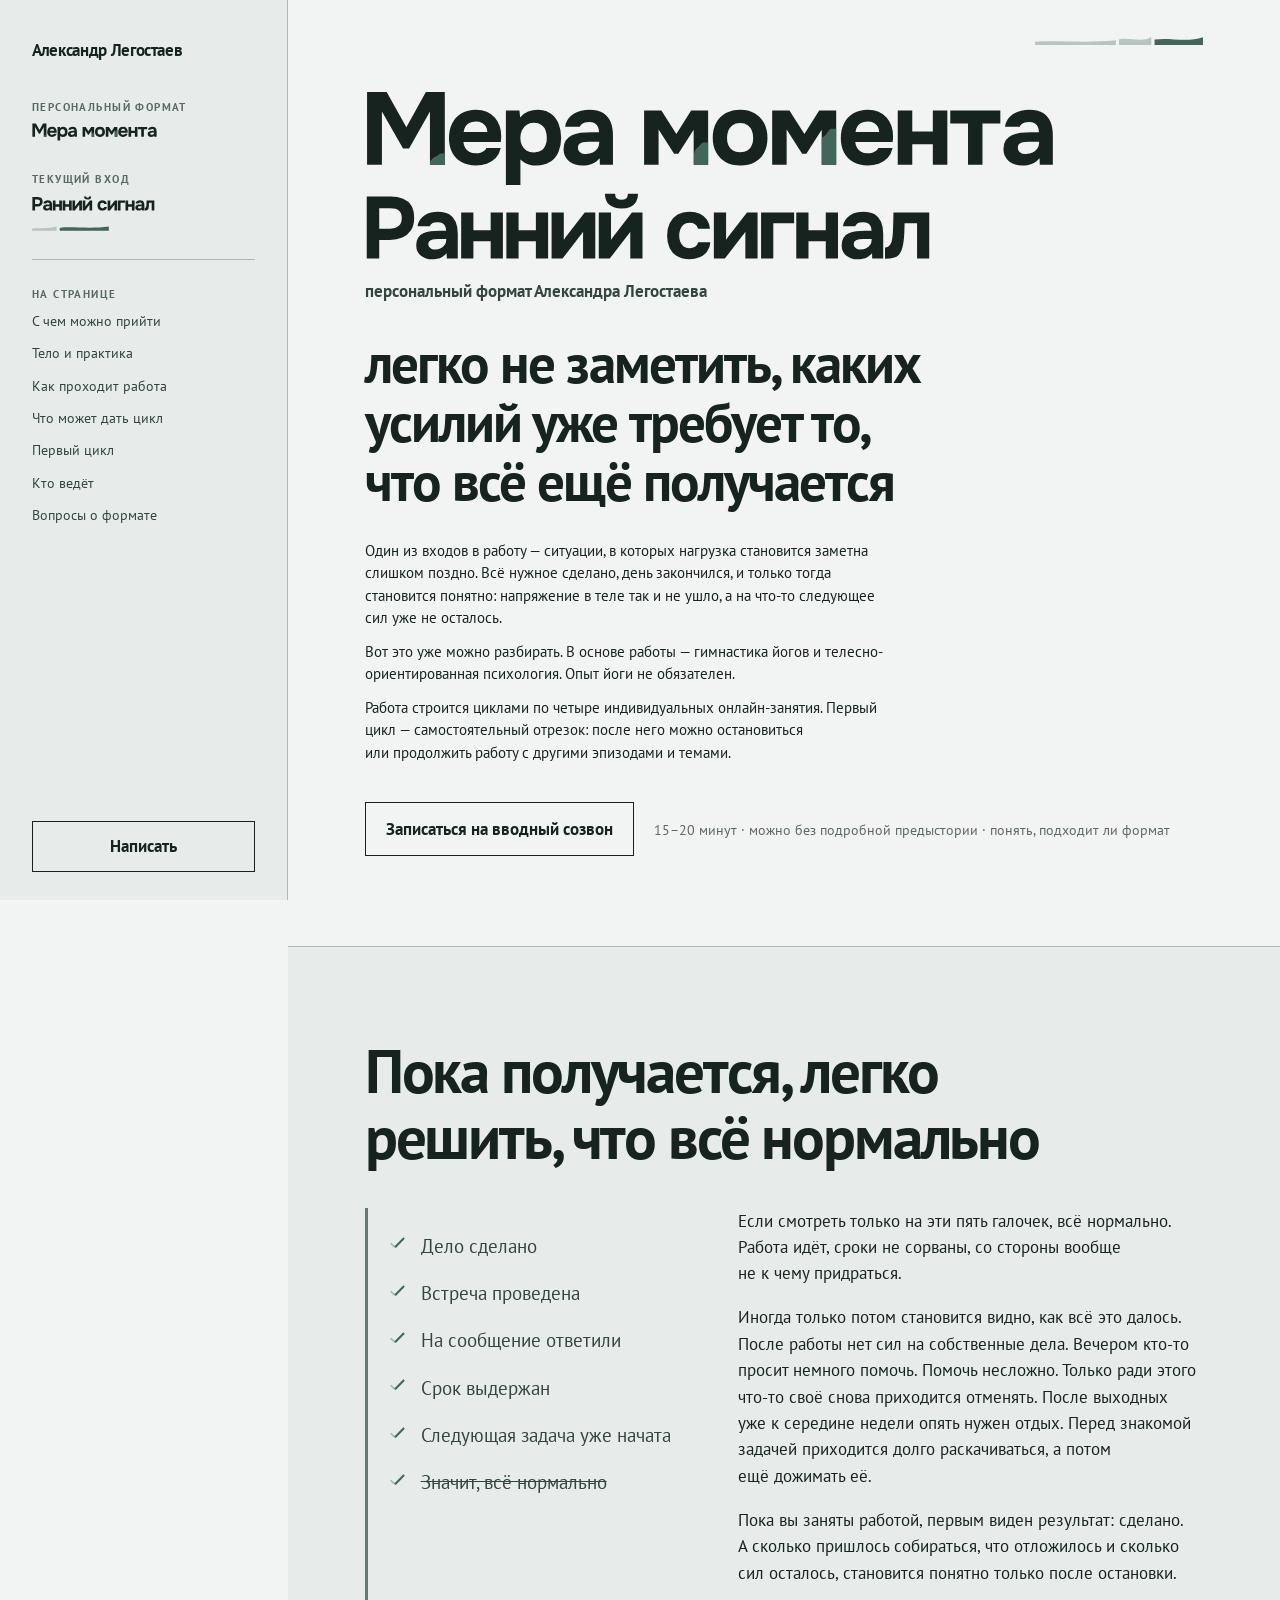
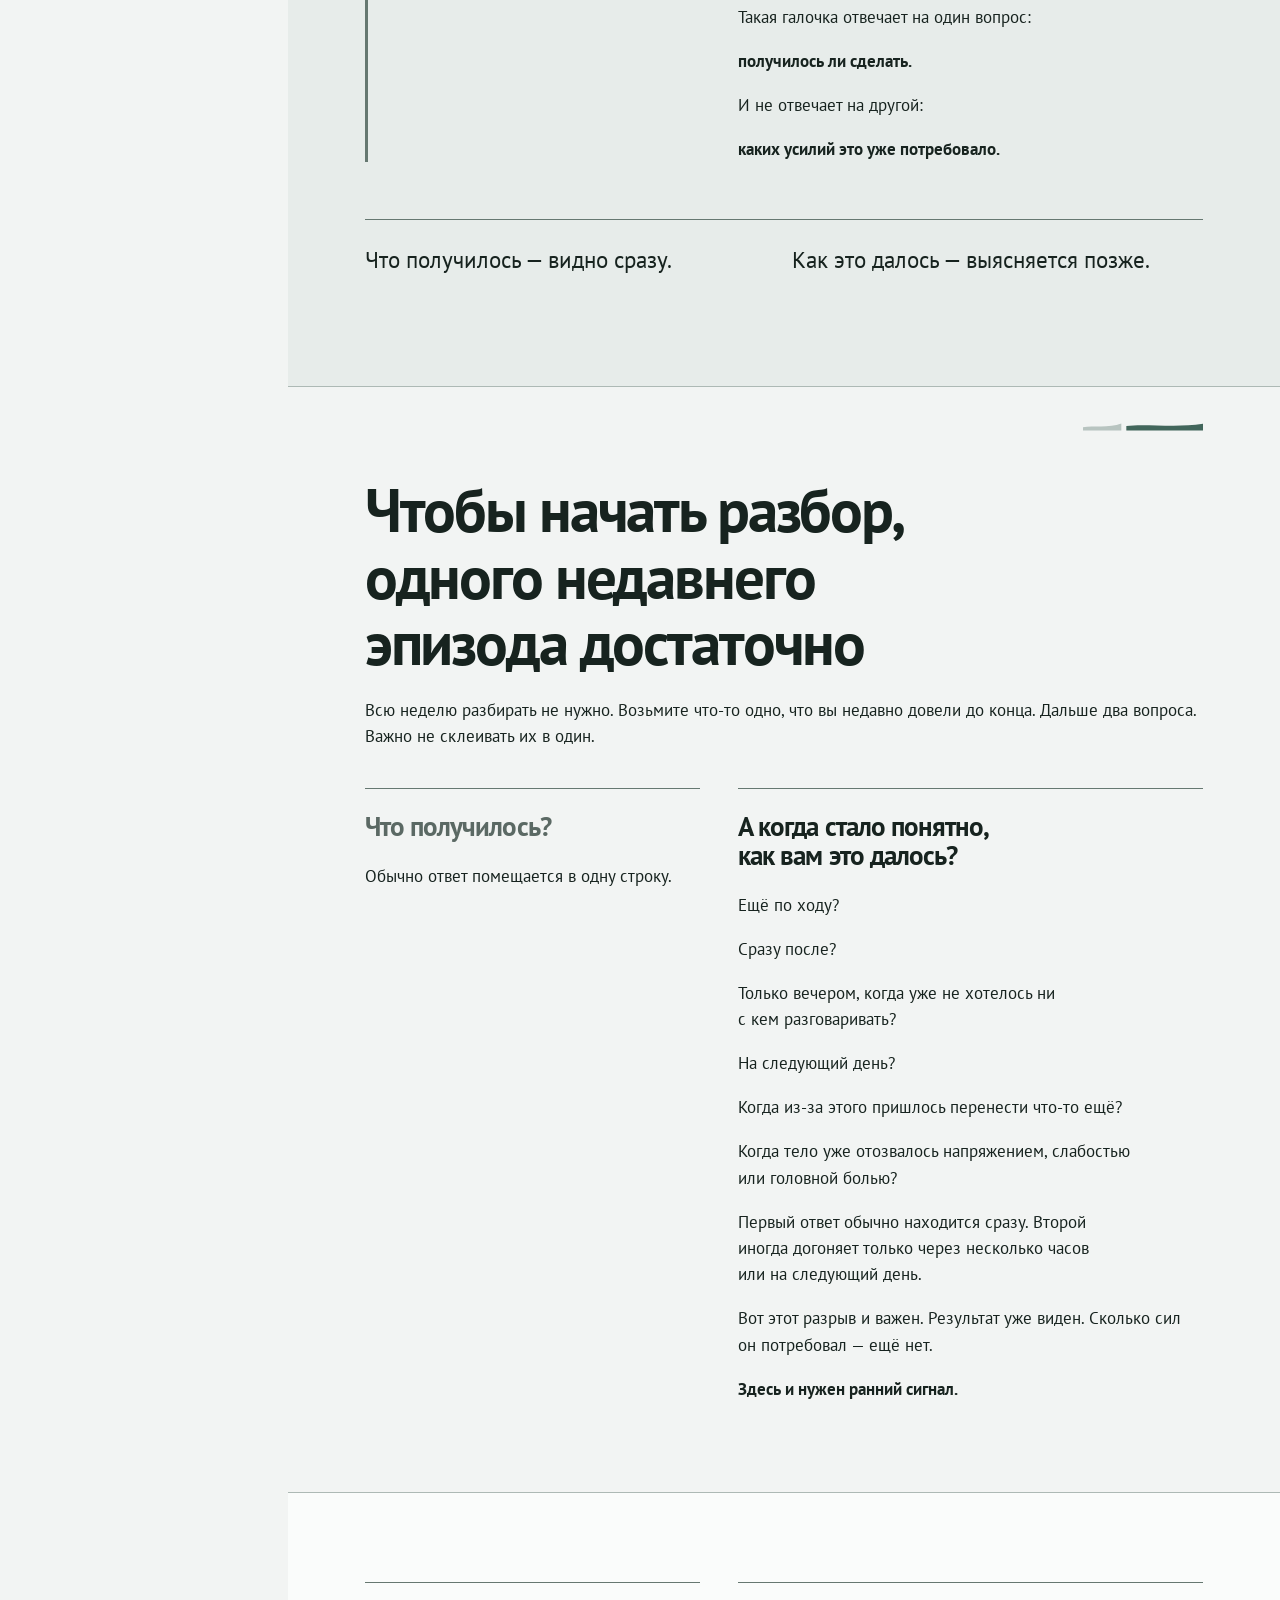
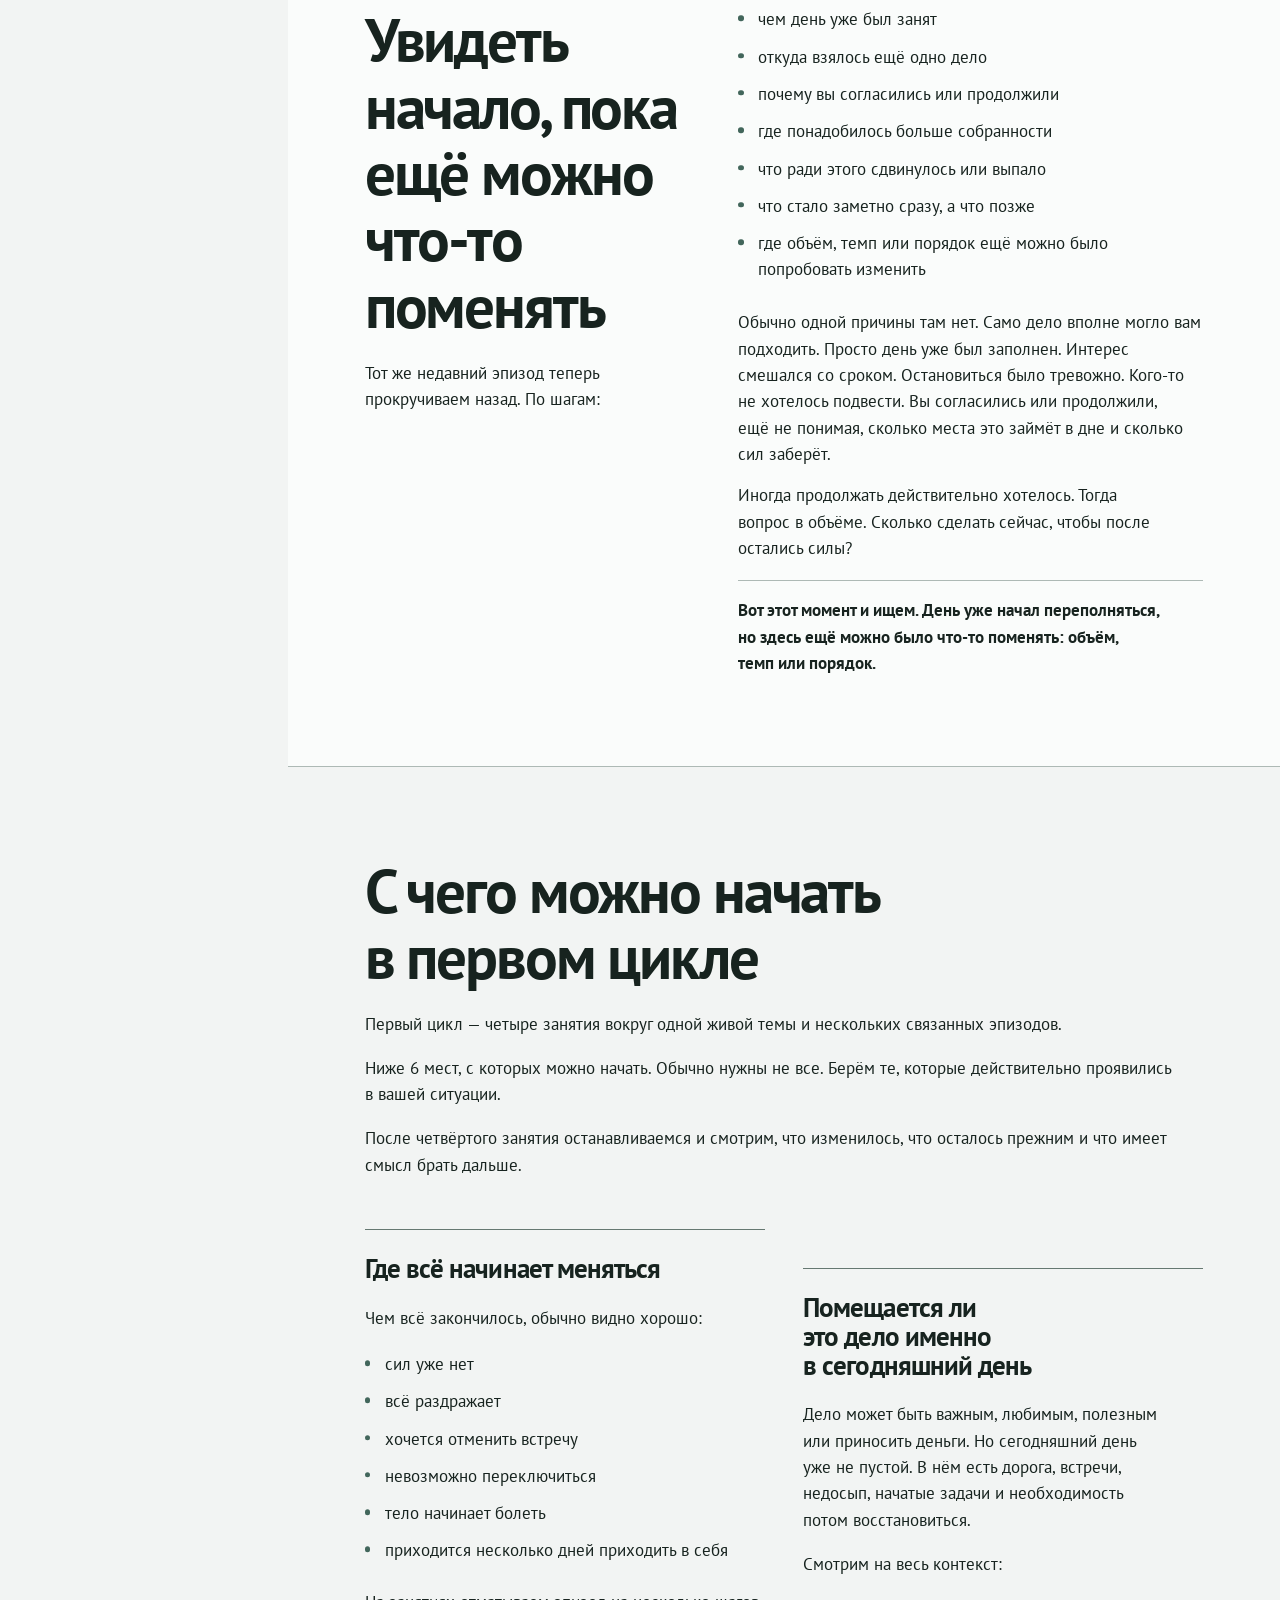
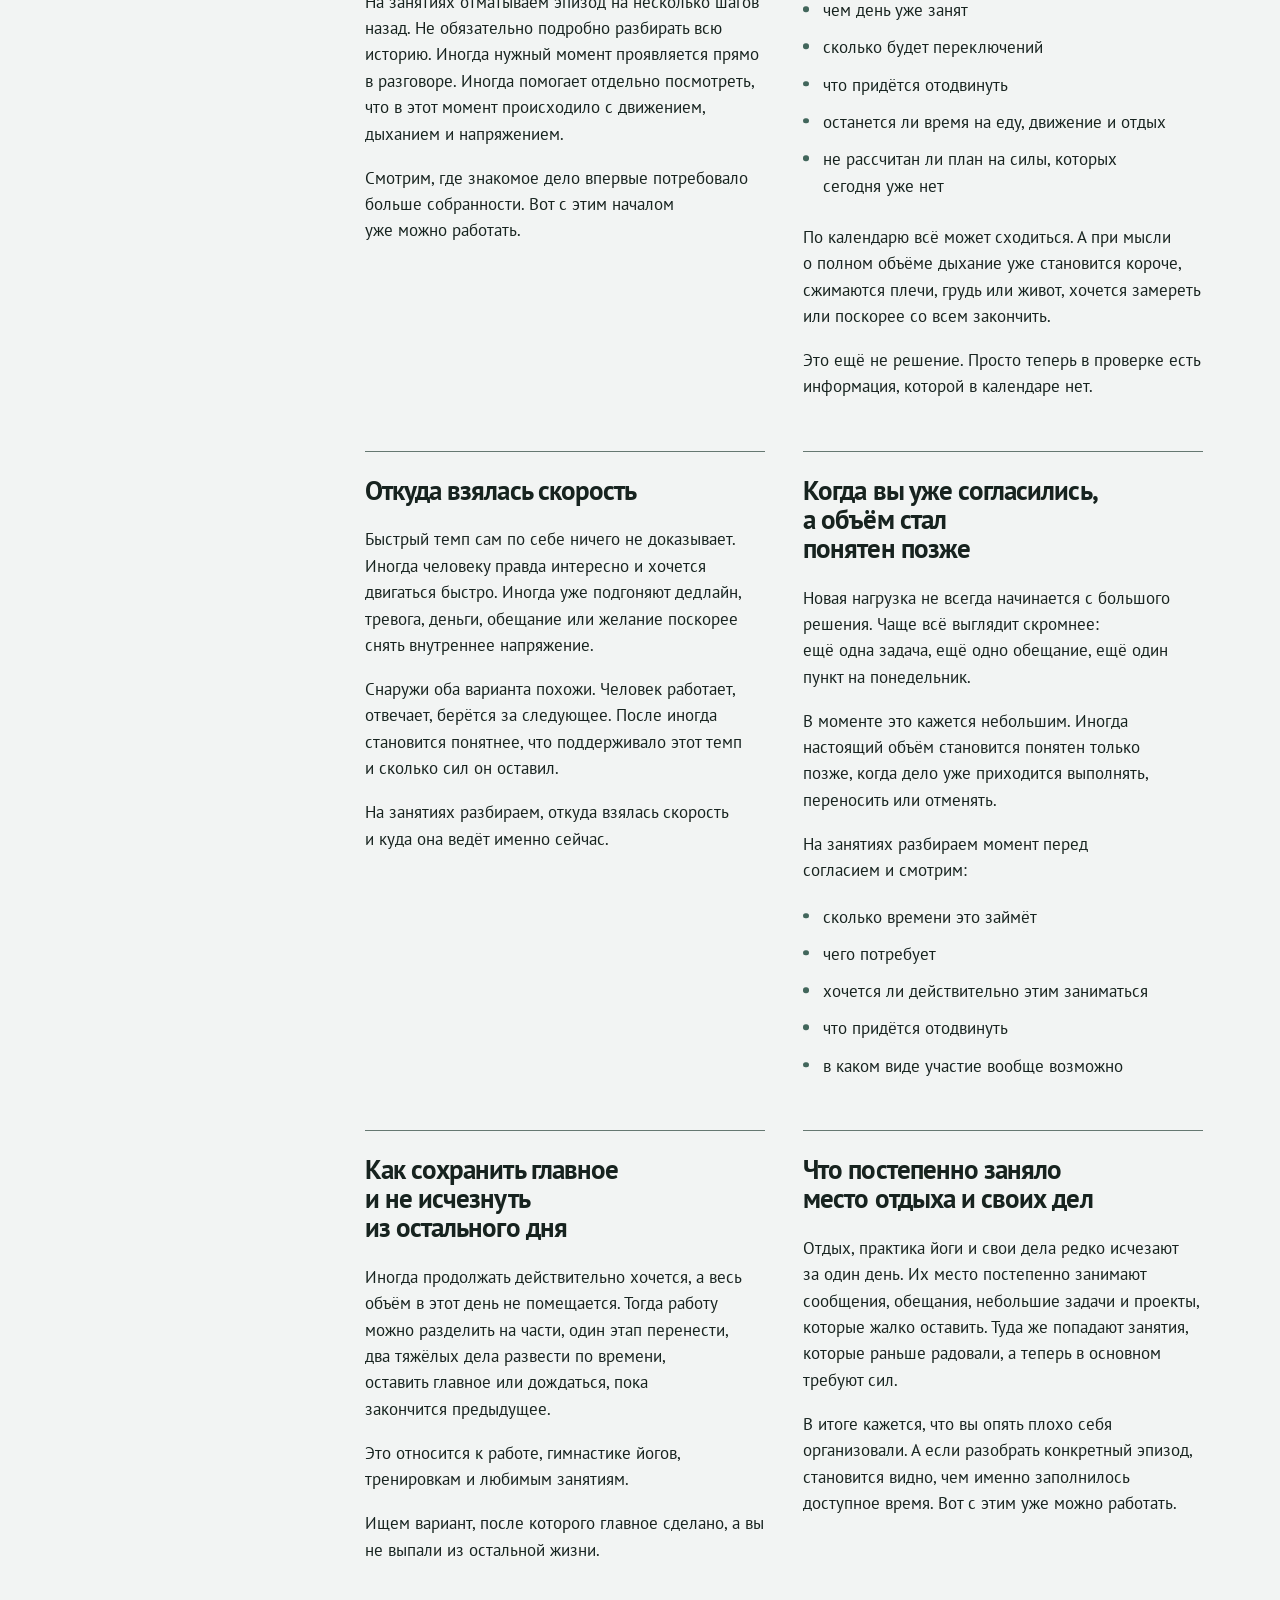
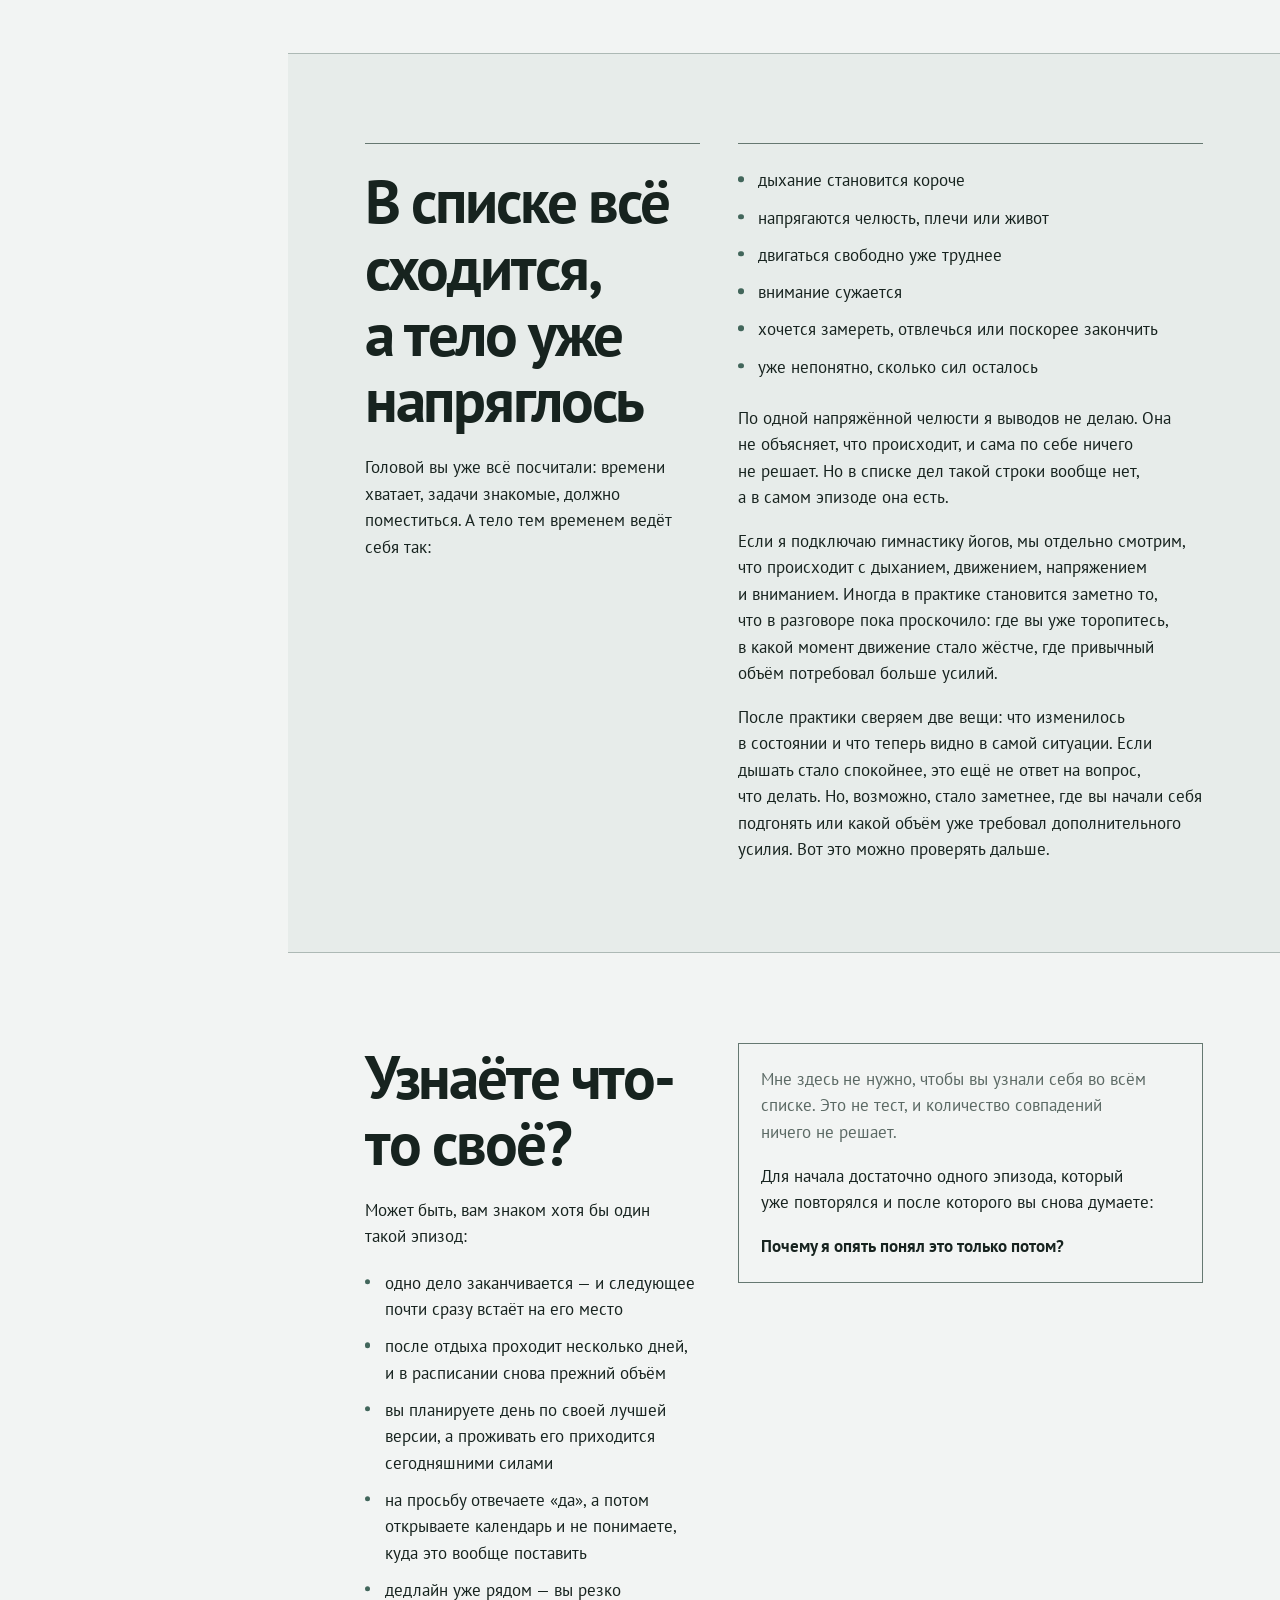
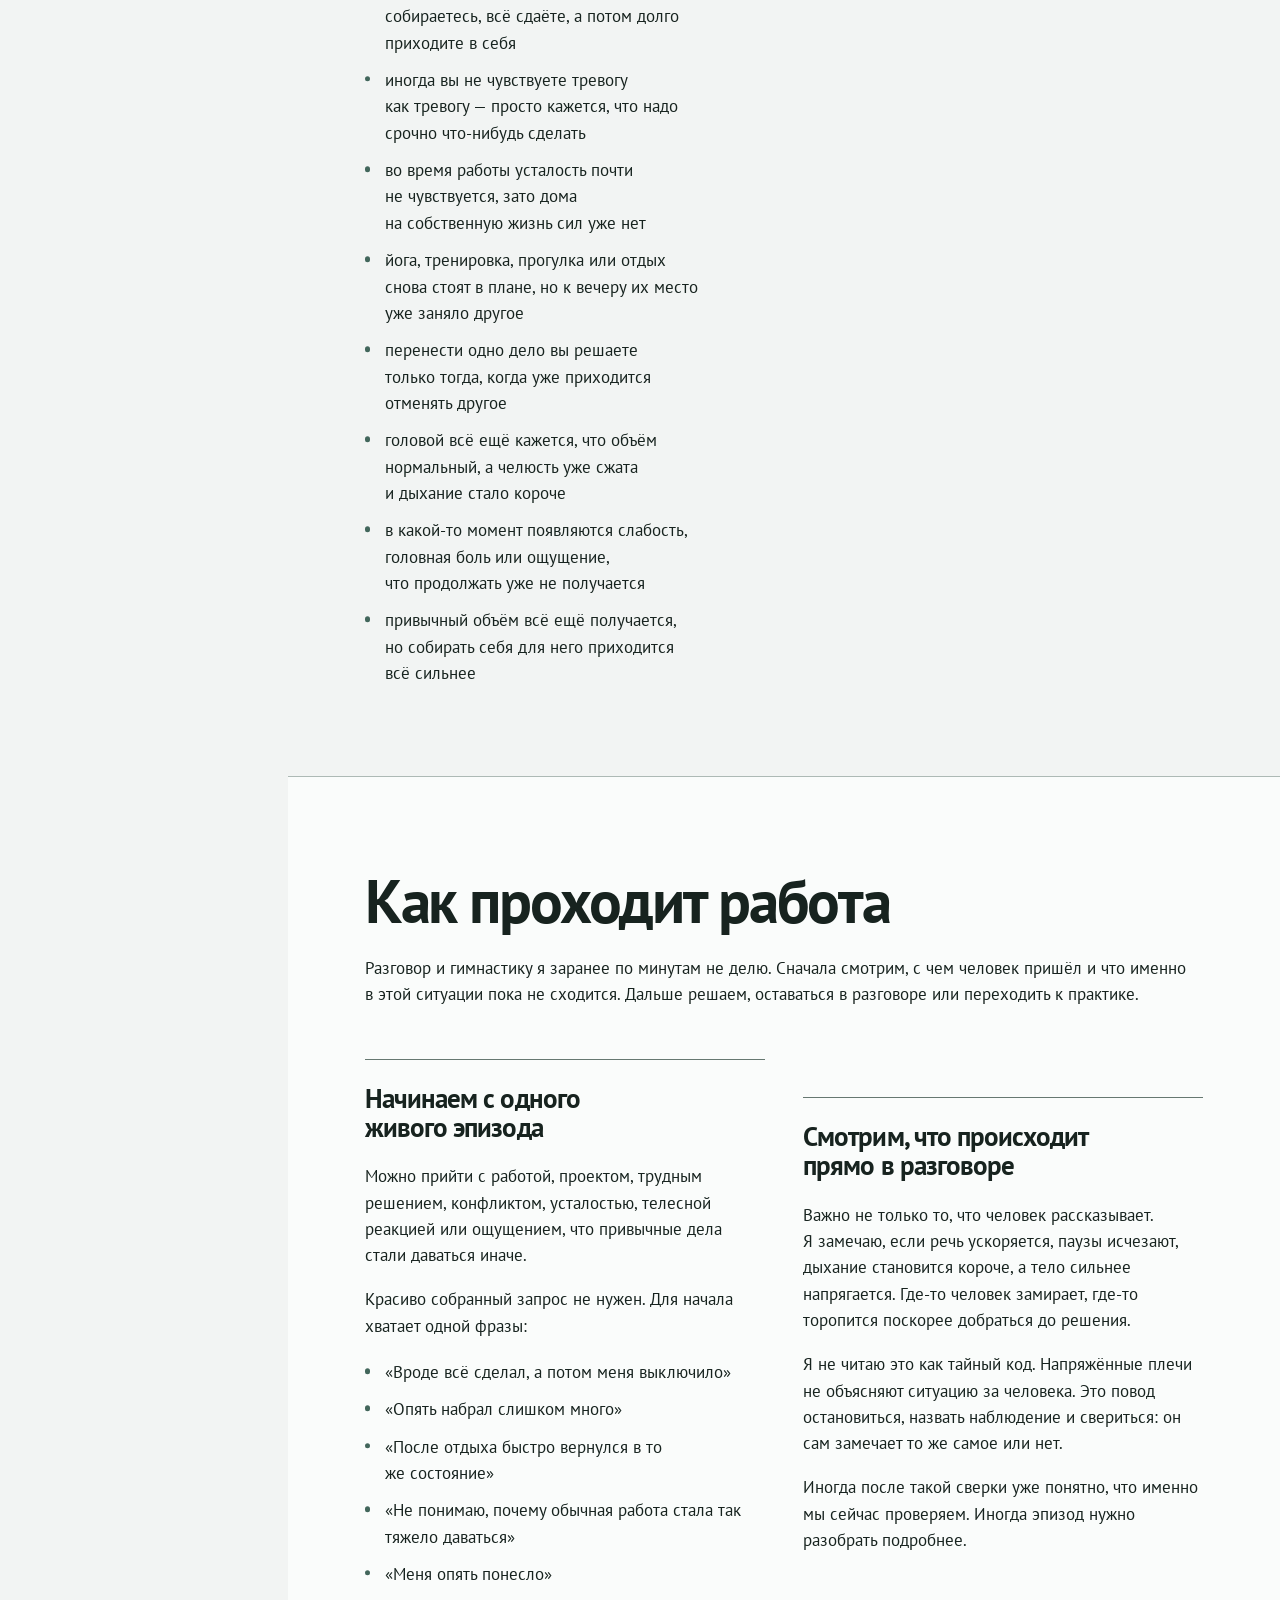
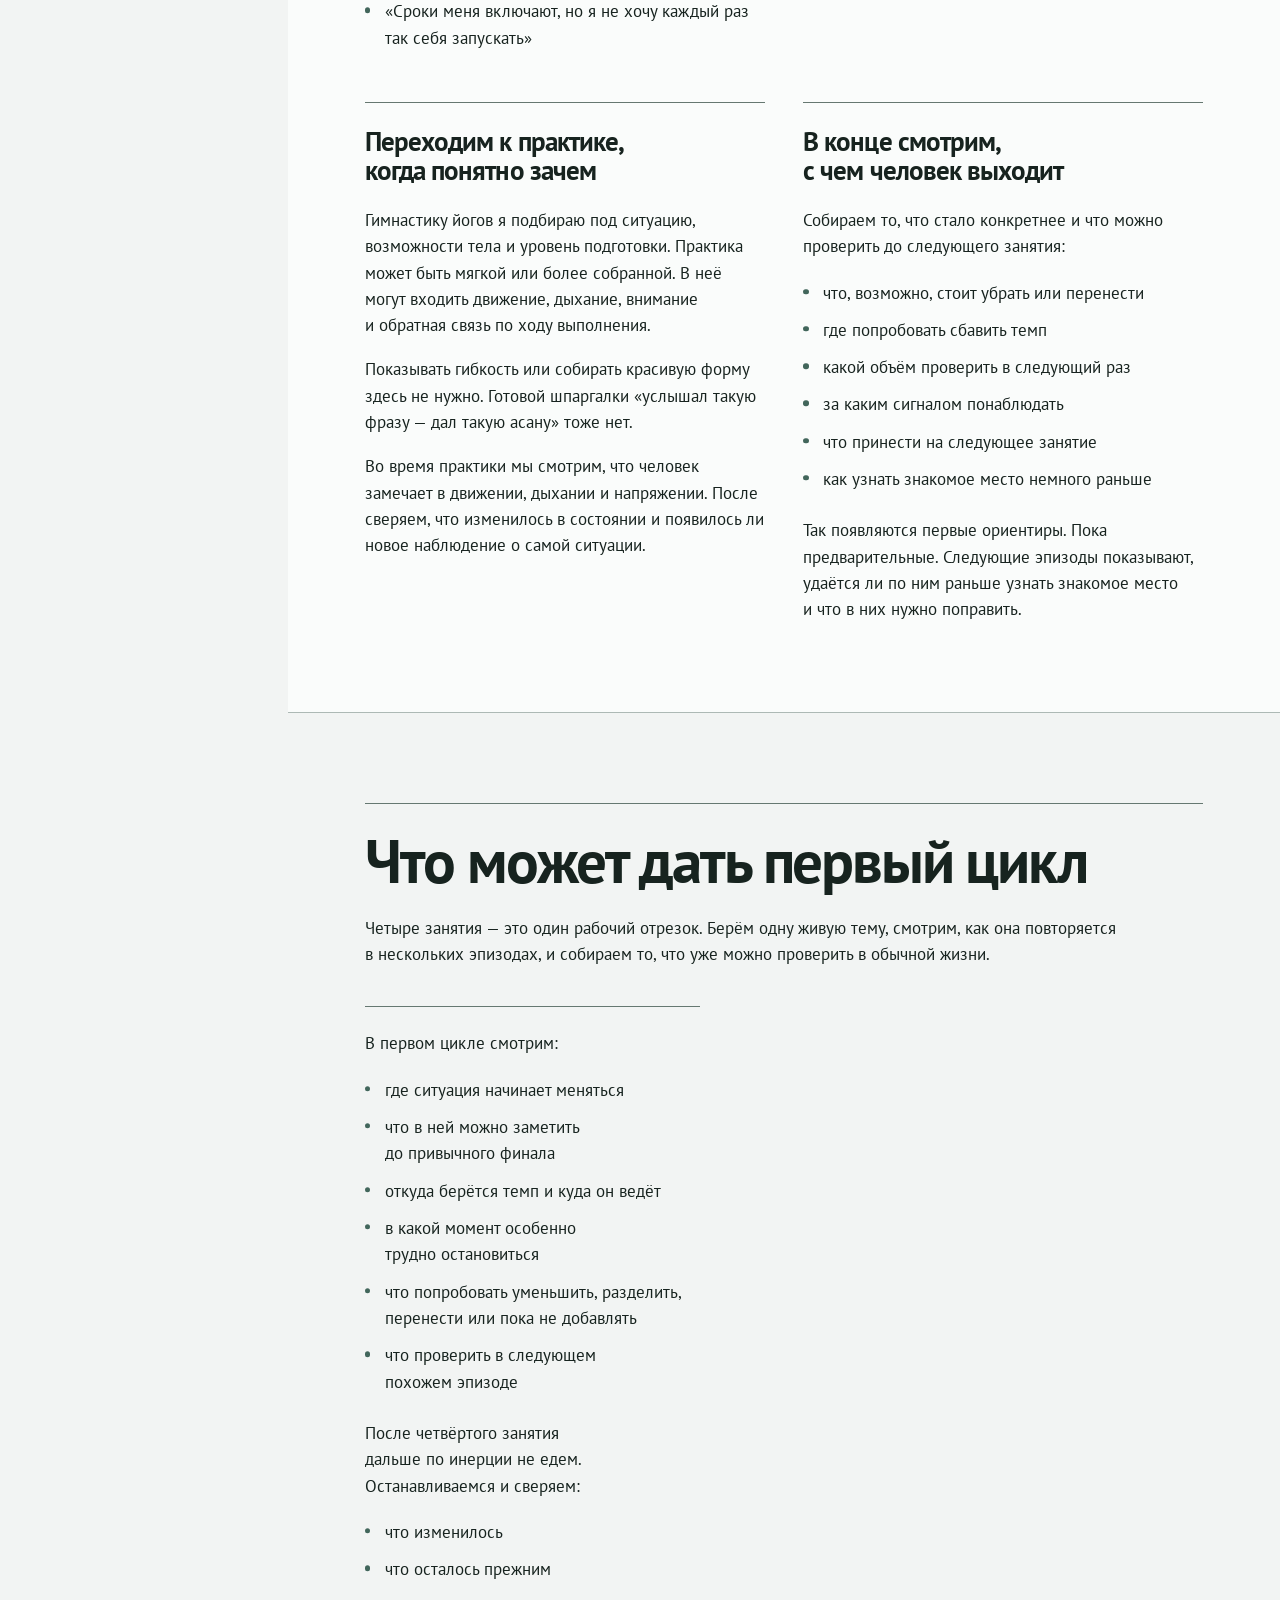
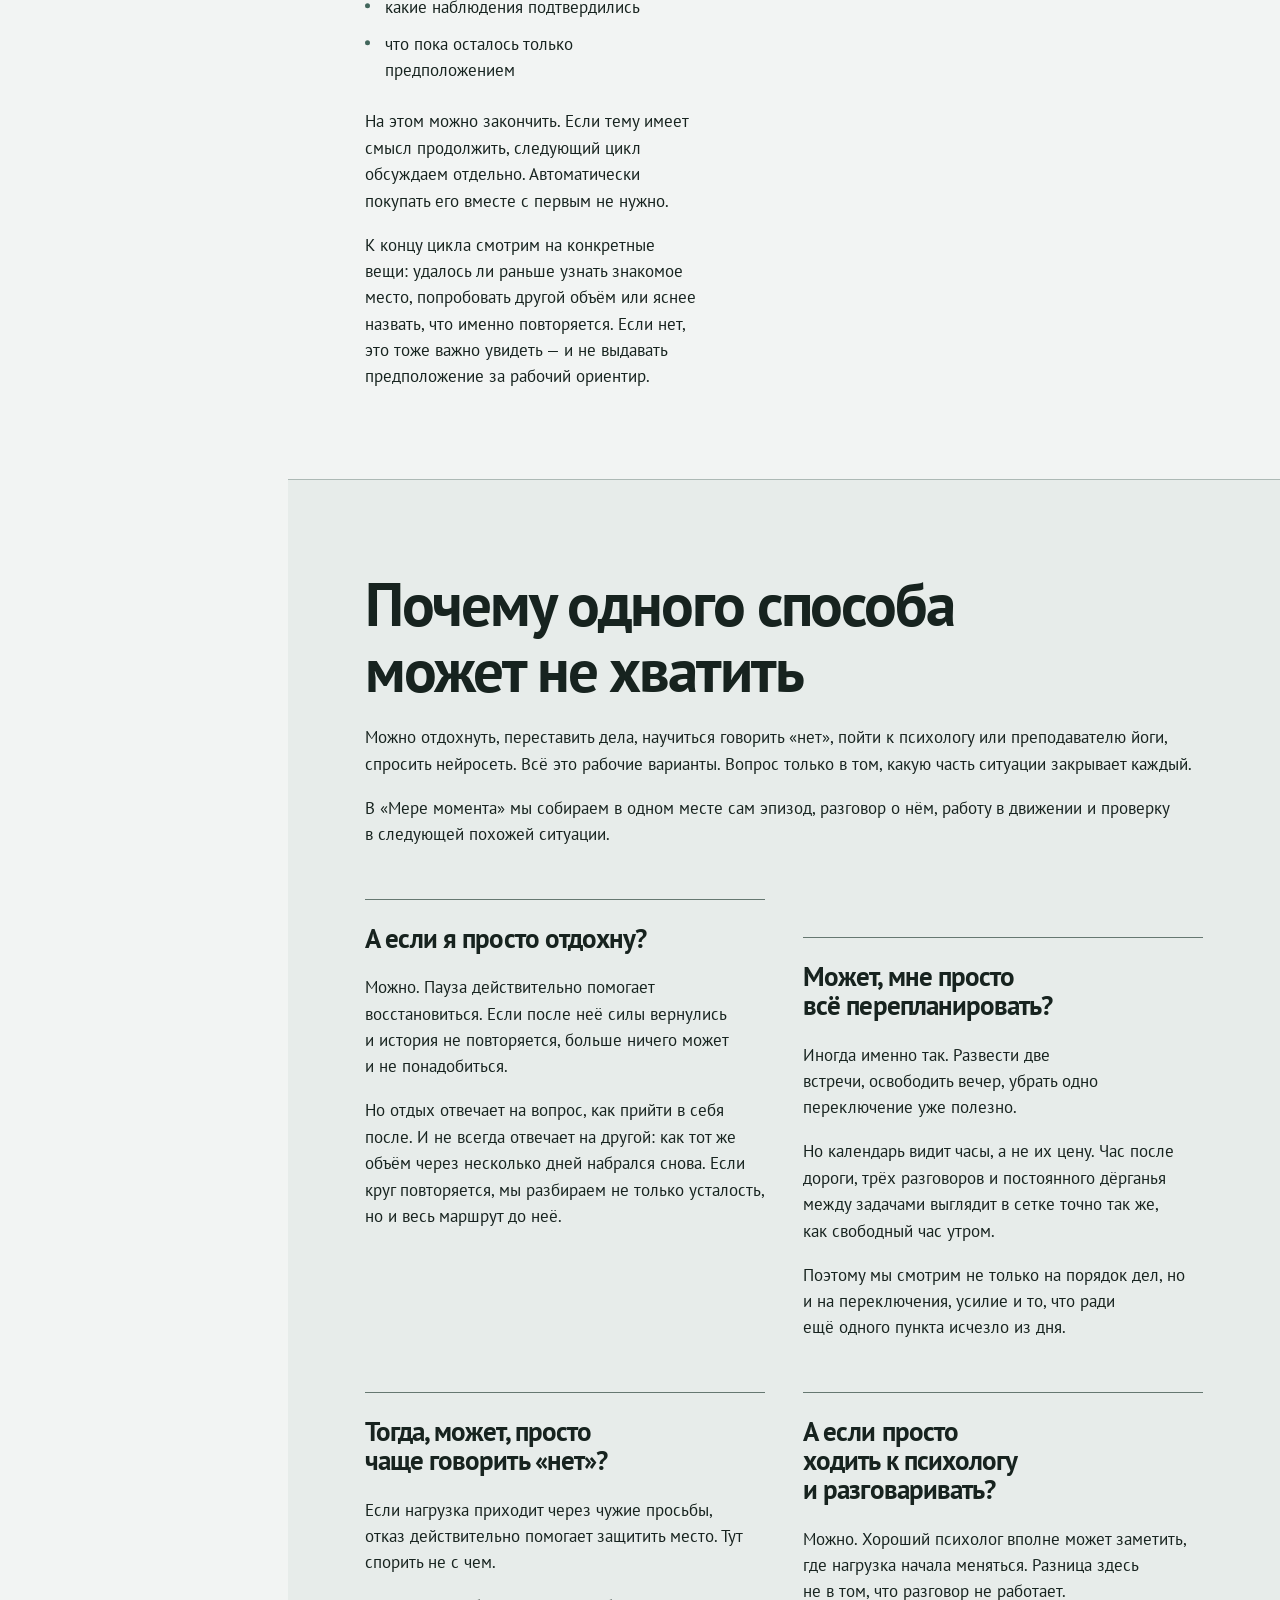
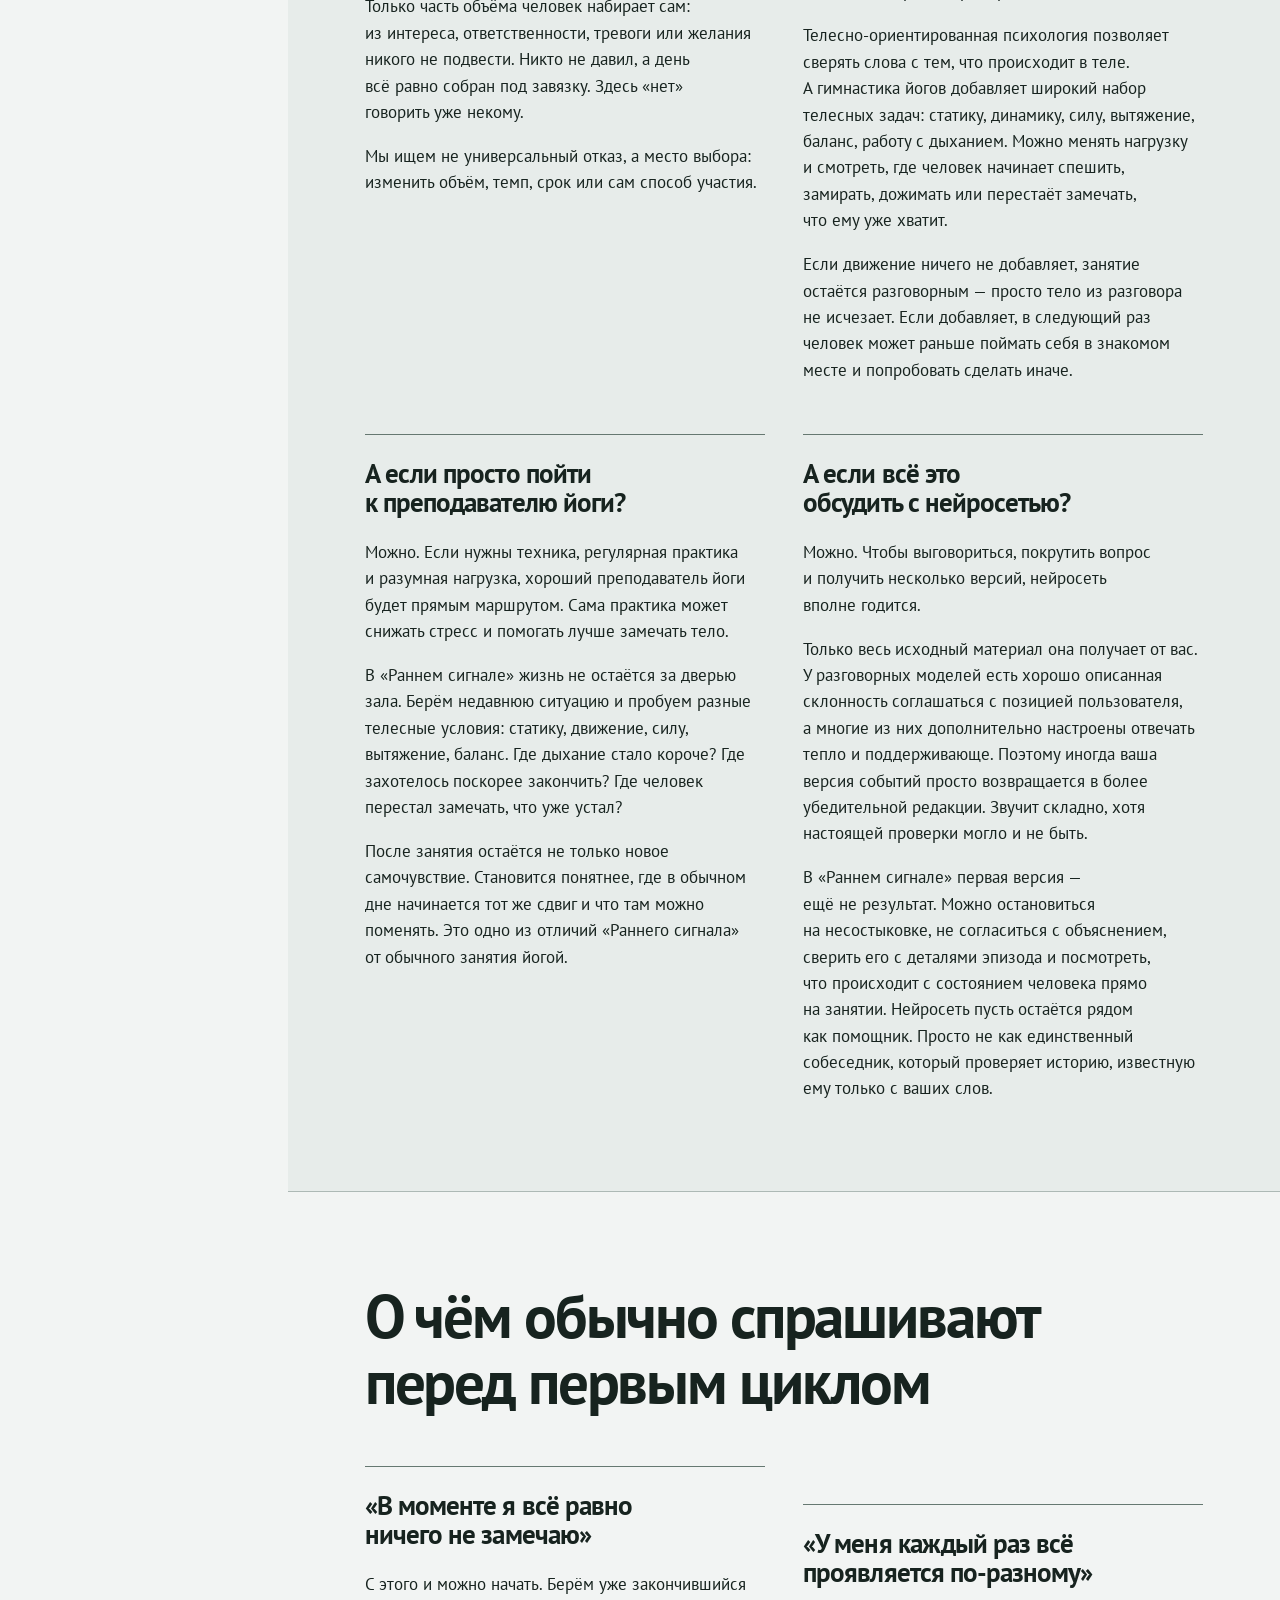
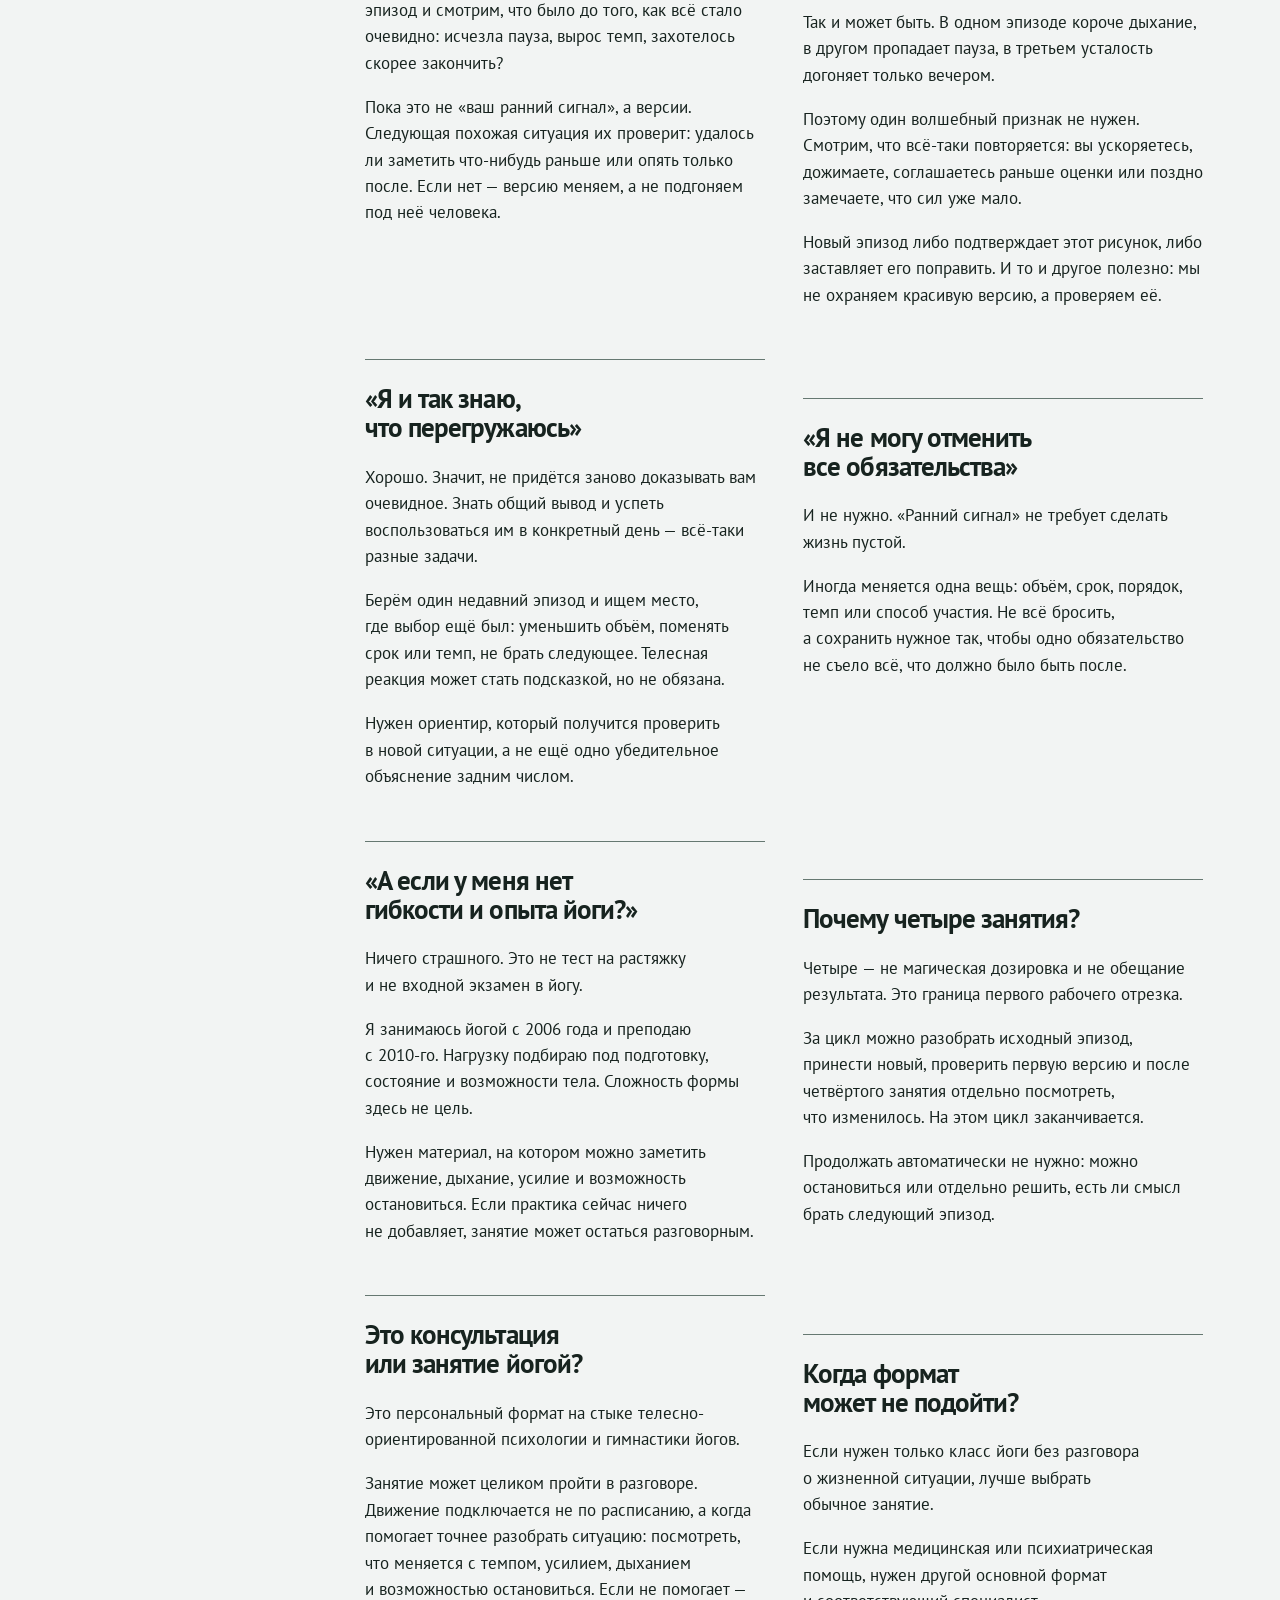
==== commit 9eb37e2f: "Fix landing parity and prelaunch regressions" ====
--- a/index.html
+++ b/index.html
@@ -32,7 +32,7 @@
 <meta name="twitter:title" content="Мера момента: Ранний сигнал — Александр Легостаев">
 <meta name="twitter:description" content="Легко не заметить, каких усилий уже требует то, что всё ещё получается. Персональный формат Александра Легостаева.">
 <meta name="twitter:image" content="https://aleksandrlegostaev.ru/assets/images/mera-momenta-ranniy-signal-og.png">
-<script type="application/ld+json">{"@context":"https://schema.org","@graph":[{"@type":"WebSite","@id":"https://aleksandrlegostaev.ru/#website","url":"https://aleksandrlegostaev.ru/","name":"Александр Легостаев","inLanguage":"ru"},{"@type":"Person","@id":"https://aleksandrlegostaev.ru/#alexander-legostaev","name":"Александр Легостаев","url":"https://aleksandrlegostaev.ru/","jobTitle":["психолог","преподаватель йоги"],"knowsAbout":["гимнастика йогов","телесно-ориентированная психология","индивидуальная онлайн-работа"]},{"@type":"Service","@id":"https://aleksandrlegostaev.ru/mera-momenta/ranniy-signal/#service","name":"Мера момента: Ранний сигнал","description":"Легко не заметить, каких усилий уже требует то, что всё ещё получается. Персональный формат Александра Легостаева.","url":"https://aleksandrlegostaev.ru/mera-momenta/ranniy-signal/","provider":{"@id":"https://aleksandrlegostaev.ru/#alexander-legostaev"},"serviceType":"Персональный формат индивидуальных онлайн-встреч","offers":{"@type":"Offer","price":"24000","priceCurrency":"RUB","description":"Первый цикл: четыре индивидуальные онлайн-встречи по 60–75 минут","url":"https://aleksandrlegostaev.ru/mera-momenta/ranniy-signal/"}},{"@type":"WebPage","@id":"https://aleksandrlegostaev.ru/mera-momenta/ranniy-signal/#webpage","url":"https://aleksandrlegostaev.ru/mera-momenta/ranniy-signal/","name":"Мера момента: Ранний сигнал — Александр Легостаев","description":"Легко не заметить, каких усилий уже требует то, что всё ещё получается. Персональный формат Александра Легостаева.","inLanguage":"ru","datePublished":"2026-07-15","dateModified":"2026-07-15","isPartOf":{"@id":"https://aleksandrlegostaev.ru/#website"},"about":{"@id":"https://aleksandrlegostaev.ru/mera-momenta/ranniy-signal/#service"},"primaryImageOfPage":{"@type":"ImageObject","url":"https://aleksandrlegostaev.ru/assets/images/mera-momenta-ranniy-signal-og.png","width":1200,"height":630}}]}</script>
+<script type="application/ld+json">{"@context":"https://schema.org","@graph":[{"@type":"WebSite","@id":"https://aleksandrlegostaev.ru/#website","url":"https://aleksandrlegostaev.ru/","name":"Александр Легостаев","inLanguage":"ru"},{"@type":"Person","@id":"https://aleksandrlegostaev.ru/#alexander-legostaev","name":"Александр Легостаев","url":"https://aleksandrlegostaev.ru/","jobTitle":["психолог","преподаватель йоги"],"knowsAbout":["гимнастика йогов","телесно-ориентированная психология","индивидуальная онлайн-работа"]},{"@type":"Service","@id":"https://aleksandrlegostaev.ru/mera-momenta/ranniy-signal/#service","name":"Мера момента: Ранний сигнал","description":"Легко не заметить, каких усилий уже требует то, что всё ещё получается. Персональный формат Александра Легостаева.","url":"https://aleksandrlegostaev.ru/mera-momenta/ranniy-signal/","provider":{"@id":"https://aleksandrlegostaev.ru/#alexander-legostaev"},"serviceType":"Персональный формат индивидуальных онлайн-занятий","offers":{"@type":"Offer","price":"24000","priceCurrency":"RUB","description":"Первый цикл: четыре индивидуальных онлайн-занятия по 60–75 минут","url":"https://aleksandrlegostaev.ru/mera-momenta/ranniy-signal/"}},{"@type":"WebPage","@id":"https://aleksandrlegostaev.ru/mera-momenta/ranniy-signal/#webpage","url":"https://aleksandrlegostaev.ru/mera-momenta/ranniy-signal/","name":"Мера момента: Ранний сигнал — Александр Легостаев","description":"Легко не заметить, каких усилий уже требует то, что всё ещё получается. Персональный формат Александра Легостаева.","inLanguage":"ru","datePublished":"2026-07-15","dateModified":"2026-08-20","isPartOf":{"@id":"https://aleksandrlegostaev.ru/#website"},"about":{"@id":"https://aleksandrlegostaev.ru/mera-momenta/ranniy-signal/#service"},"primaryImageOfPage":{"@type":"ImageObject","url":"https://aleksandrlegostaev.ru/assets/images/mera-momenta-ranniy-signal-og.png","width":1200,"height":630}}]}</script>
 </head>
 <body class="glyph-route-sharp route-page">
 <a class="skip-link" href="#top">Перейти к содержанию</a>
@@ -58,9 +58,9 @@
 <div class="sidebar__identity">
 <a class="author-link" href="#top">Александр Легостаев</a>
 <p class="eyebrow">ПЕРСОНАЛЬНЫЙ ФОРМАТ</p>
-<a class="format-link format-wordmark" href="#top"><img alt="Мера момента" src="/assets/wordmarks/mera-momenta-070-fill.svg"></a>
+<a class="format-link format-wordmark" href="#top"><img alt="Мера момента" height="944" src="/assets/wordmarks/mera-momenta-070-fill.svg" width="6664"></a>
 <p class="eyebrow">ТЕКУЩИЙ ВХОД</p>
-<a aria-current="page" class="route-link route-wordmark" href="#top"><img alt="Ранний сигнал" src="/assets/wordmarks/early-signal-onest-700.svg"></a>
+<a aria-current="page" class="route-link route-wordmark" href="#top"><img alt="Ранний сигнал" height="787" src="/assets/wordmarks/early-signal-onest-700.svg" width="6497"></a>
 <svg aria-hidden="true" class="route-wave-cue" preserveAspectRatio="none" viewBox="0 0 76.8 4.8">
 <path class="cue-pale" d="M0 4.8V2.65C6.2 1.65 16.7 3.25 24.53 .35V4.8Z"></path>
 <path class="cue-dark" d="M27.73 4.8V1.95C39 .2 58.5 3.25 76.8 .55V4.8Z"></path>
@@ -84,12 +84,12 @@
 <path class="cue-dark" d="M119.52 7.9V2.6C134 .2 152 5.6 168 .2V7.9Z"></path>
 </svg>
 <div class="screen-inner">
-<div class="copy-node node-1 hero-copy"><h1 class="hero-wordmarks" id="мера-момента-ранний-сигнал"><span class="visually-hidden">Мера момента: Ранний сигнал</span><img alt="" aria-hidden="true" class="hero-master-wordmark" src="/assets/wordmarks/mera-momenta-070-fill.svg"><img alt="" aria-hidden="true" class="hero-route-wordmark" src="/assets/wordmarks/early-signal-onest-700.svg"></h1>
+<div class="copy-node node-1 hero-copy"><h1 class="hero-wordmarks" id="мера-момента-ранний-сигнал"><span class="visually-hidden">Мера момента: Ранний сигнал</span><img alt="" aria-hidden="true" class="hero-master-wordmark" height="944" src="/assets/wordmarks/mera-momenta-070-fill.svg" width="6664"><img alt="" aria-hidden="true" class="hero-route-wordmark" height="787" src="/assets/wordmarks/early-signal-onest-700.svg" width="6497"></h1>
 <p><strong>персональный формат Александра Легостаева</strong></p>
 <h2 id="легко-не-заметить-каких-усилий-уже-требует-то-что-всё-ещё-получается">легко не заметить, каких усилий уже требует то, что всё ещё получается</h2>
-<div class="hero-body-copy"><p>Один из входов в работу — ситуации, в которых нагрузка становится заметна слишком поздно: когда дело уже сделано, день закончился, тело напряглось или пришлось отменять что-то следующее.</p>
-<p>В основе — гимнастика йогов и телесно-ориентированная психология.</p>
-<p>Работа строится циклами по четыре индивидуальные онлайн-встречи. Первый цикл — самостоятельный отрезок: после него можно остановиться или продолжить работу с другими эпизодами и темами.</p></div></div>
+<div class="hero-body-copy"><p>Один из входов в работу — ситуации, в которых нагрузка становится заметна слишком поздно. Всё нужное сделано, день закончился, и только тогда становится понятно: напряжение в теле так и не ушло, а на что-то следующее сил уже не осталось.</p>
+<p>Вот это уже можно разбирать. В основе работы — гимнастика йогов и телесно-ориентированная психология. Опыт йоги не обязателен.</p>
+<p>Работа строится циклами по четыре индивидуальных онлайн-занятия. Первый цикл — самостоятельный отрезок: после него можно остановиться или продолжить работу с другими эпизодами и темами.</p></div></div>
 <div class="copy-node node-2"><p><a class="cta-link" href="https://t.me/aleksandr_legostaev">Записаться на вводный созвон</a></p>
 <p><code>15–20 минут · можно без подробной предыстории · понять, подходит ли формат</code></p></div>
 </div>
@@ -117,17 +117,20 @@
 <circle class="mm-check__frame" cx="12" cy="12" r="10"></circle>
 <path class="mm-check__short" d="M3.5 12.2 L9.2 17.3"></path>
 <path class="mm-check__long" d="M9.2 17.3 L21 5.2"></path>
-</svg><span>Следующая задача уже начата</span></li></ul></div>
-<div class="copy-node node-3"><p>По этим галочкам легко решить, что всё в порядке.</p>
-<p>Снаружи работа продолжается. Ничего не сорвалось. Никому не пришлось объяснять, почему вы не справились.</p>
-<p>А потом оказывается, что после работы нет сил на собственные дела. Что нормальная просьба закончилась отменой. Что после выходных уже к середине недели снова нужен отдых. Что знакомое дело теперь приходится долго раскачивать или дожимать.</p>
-<p>Часто это становится понятно только после остановки.</p>
-<p>Пока внимание внутри работы, человек видит прежде всего результат. Выполненное дело выглядит доказательством, что нагрузка ему подходит.</p>
-<p>Но оно отвечает только на один вопрос:</p>
+</svg><span>Следующая задача уже начата</span></li>
+<li><svg aria-hidden="true" class="mm-mark mm-check" focusable="false" viewBox="0 0 24 24">
+<circle class="mm-check__frame" cx="12" cy="12" r="10"></circle>
+<path class="mm-check__short" d="M3.5 12.2 L9.2 17.3"></path>
+<path class="mm-check__long" d="M9.2 17.3 L21 5.2"></path>
+</svg><s>Значит, всё нормально</s></li></ul></div>
+<div class="copy-node node-3"><p>Если смотреть только на эти пять галочек, всё нормально. Работа идёт, сроки не сорваны, со стороны вообще не к чему придраться.</p>
+<p>Иногда только потом становится видно, как всё это далось. После работы нет сил на собственные дела. Вечером кто-то просит немного помочь. Помочь несложно. Только ради этого что-то своё снова приходится отменять. После выходных уже к середине недели опять нужен отдых. Перед знакомой задачей приходится долго раскачиваться, а потом ещё дожимать её.</p>
+<p>Пока вы заняты работой, первым виден результат: сделано. А сколько пришлось собираться, что отложилось и сколько сил осталось, становится понятно только после остановки.</p>
+<p>Такая галочка отвечает на один вопрос:</p>
 <p><strong>получилось ли сделать.</strong></p>
 <p>И не отвечает на другой:</p>
 <p><strong>каких усилий это уже потребовало.</strong></p></div>
-<div class="copy-node node-4 plain-comparison"><p>Что получилось — видно сразу.</p><p>Как это далось — становится понятно позже.</p></div>
+<div class="copy-node node-4 plain-comparison"><p>Что получилось — видно сразу.</p><p>Как это далось — выясняется позже.</p></div>
 </div>
 </section>
 <section class="screen screen-03" id="proverka-epizoda">
@@ -136,340 +139,276 @@
 <path class="cue-dark" d="M27.73 4.8V1.95C39 .2 58.5 3.25 76.8 .55V4.8Z"></path>
 </svg>
 <div class="screen-inner">
-<div class="copy-node node-1"><h2 id="попробуйте-проверить-это-на-одном-эпизоде">Попробуйте проверить это на одном эпизоде</h2>
-<p>Не берите всю неделю. Вспомните одно недавнее дело, которое вы в итоге сделали.</p>
-<p>Ответьте отдельно на два вопроса.</p></div>
+<div class="copy-node node-1"><h2 id="попробуйте-проверить-это-на-одном-эпизоде">Чтобы начать разбор, одного недавнего эпизода достаточно</h2>
+<p>Всю неделю разбирать не нужно. Возьмите что-то одно, что вы недавно довели до конца. Дальше два вопроса. Важно не склеивать их в один.</p></div>
 <div class="copy-node node-2"><h3 id="что-получилось">Что получилось?</h3>
-<p>И затем:</p></div>
-<div class="copy-node node-3"><h3 id="когда-стало-понятно-как-это-далось">Когда стало понятно, как это далось?</h3>
-<p>Внутри самого дела?</p>
+<p>Обычно ответ помещается в одну строку.</p></div>
+<div class="copy-node node-3"><h3 id="когда-стало-понятно-как-это-далось">А когда стало понятно, как вам это далось?</h3>
+<p>Ещё по ходу?</p>
 <p>Сразу после?</p>
 <p>Только вечером, когда уже не хотелось ни с кем разговаривать?</p>
 <p>На следующий день?</p>
-<p>Когда пришлось перенести другое дело?</p>
-<p>Когда тело уже отреагировало напряжением, слабостью или головной болью?</p>
-<p>Если второй ответ появляется заметно позже первого, между ними остаётся часть ситуации, которую обычно не видно.</p>
-<p><strong>Вот где нужен ранний сигнал.</strong></p></div>
+<p>Когда из-за этого пришлось перенести что-то ещё?</p>
+<p>Когда тело уже отозвалось напряжением, слабостью или головной болью?</p>
+<p>Первый ответ обычно находится сразу. Второй иногда догоняет только через несколько часов или на следующий день.</p>
+<p>Вот этот разрыв и важен. Результат уже виден. Сколько сил он потребовал — ещё нет.</p>
+<p><strong>Здесь и нужен ранний сигнал.</strong></p></div>
 </div>
 </section>
 <section class="screen screen-04" id="ranishe-posledstviy">
 <div class="screen-inner">
-<div class="copy-node node-1"><h2 id="увидеть-начало-раньше-чем-придётся-разбирать-последствия">Увидеть начало раньше, чем придётся разбирать последствия</h2>
-<p>Мы начинаем не с общего совета меньше работать и не с попытки сразу изменить всю жизнь.</p>
-<p>Берём одну жизненную ситуацию и смотрим, как она складывалась:</p></div>
+<div class="copy-node node-1"><h2 id="увидеть-начало-раньше-чем-придётся-разбирать-последствия">Увидеть начало, пока ещё можно что-то поменять</h2>
+<p>Тот же недавний эпизод теперь прокручиваем назад. По шагам:</p></div>
 <div class="copy-node node-2"><ul>
-<li><p>что происходило до заметной усталости</p></li>
-<li><p>когда привычное дело стало требовать больше собранности</p></li>
-<li><p>что заставляло продолжать</p></li>
-<li><p>куда новое дело попало в уже заполненном дне</p></li>
-<li><p>что постепенно оказалось отодвинуто</p></li>
-<li><p>где ещё можно было поступить иначе.</p></li>
+<li><p>чем день уже был занят</p></li>
+<li><p>откуда взялось ещё одно дело</p></li>
+<li><p>почему вы согласились или продолжили</p></li>
+<li><p>где понадобилось больше собранности</p></li>
+<li><p>что ради этого сдвинулось или выпало</p></li>
+<li><p>что стало заметно сразу, а что позже</p></li>
+<li><p>где объём, темп или порядок ещё можно было попробовать изменить</p></li>
 </ul>
 <div class="reading-stack">
-<p>Иногда само дело было вполне нормальным, но попало в день, где уже не оставалось свободного места.</p>
-<p>Иногда вы соглашаетесь, а уже потом понимаете, что времени, сил или желания на это не было.</p>
-<p>Иногда дело правда увлекает. А иногда вы продолжаете, потому что поджимает срок, тревожно остановиться, нужны деньги или не хочется подвести других.</p>
-<p>Иногда человек не хотел всё бросать. Ему нужно было сделать столько, после чего ещё остались бы силы.</p>
-<p><strong>Во всех этих случаях важно одно: заметить изменение раньше и понять, что с ним можно сделать.</strong></p>
+<p>Обычно одной причины там нет. Само дело вполне могло вам подходить. Просто день уже был заполнен. Интерес смешался со сроком. Остановиться было тревожно. Кого-то не хотелось подвести. Вы согласились или продолжили, ещё не понимая, сколько места это займёт в дне и сколько сил заберёт.</p>
+<p>Иногда продолжать действительно хотелось. Тогда вопрос в объёме. Сколько сделать сейчас, чтобы после остались силы?</p>
+<p><strong>Вот этот момент и ищем. День уже начал переполняться, но здесь ещё можно было что-то поменять: объём, темп или порядок.</strong></p>
 </div></div>
 </div>
 </section>
 <section class="screen screen-05" id="s-chem-mozhno-priyti">
 <div class="screen-inner">
 <div class="copy-node node-1"><h2 id="с-чего-можно-начать-в-первом-цикле">С чего можно начать в первом цикле</h2>
-<p>Первый цикл — самостоятельный отрезок работы.</p>
-<p>Мы берём живую тему и несколько связанных с ней эпизодов. Иногда уже этого хватает для существенного сдвига. Иногда становится яснее, куда имеет смысл двигаться дальше.</p></div>
-<div class="copy-node node-2"><h3 id="где-всё-начинает-меняться-раньше-чем-становится-очевидно">Где всё начинает меняться раньше, чем становится очевидно</h3>
-<p>Конечную точку обычно видно хорошо:</p>
+<p>Первый цикл — четыре занятия вокруг одной живой темы и нескольких связанных эпизодов.</p>
+<p>Ниже 6 мест, с которых можно начать. Обычно нужны не все. Берём те, которые действительно проявились в вашей ситуации.</p>
+<p>После четвёртого занятия останавливаемся и смотрим, что изменилось, что осталось прежним и что имеет смысл брать дальше.</p></div>
+<div class="copy-node node-2"><h3 id="где-всё-начинает-меняться-раньше-чем-становится-очевидно">Где всё начинает меняться</h3>
+<p>Чем всё закончилось, обычно видно хорошо:</p>
 <ul>
 <li><p>сил уже нет</p></li>
 <li><p>всё раздражает</p></li>
 <li><p>хочется отменить встречу</p></li>
 <li><p>невозможно переключиться</p></li>
 <li><p>тело начинает болеть</p></li>
-<li><p>приходится несколько дней приходить в себя.</p></li>
-</ul>
-<p>На встречах мы смотрим, что происходило до этого.</p>
-<p>Не обязательно каждый раз подробно раскручивать всю историю назад. Иногда главное становится заметно прямо в разговоре. Иногда нужно подробнее разобрать, как человек дошёл до этой точки. Иногда существенную часть показывает тело.</p>
-<p>Задача не в том, чтобы найти ошибку и обвинить себя.</p>
-<p>Задача — заметить то, что в следующей похожей ситуации можно будет узнать немного раньше.</p></div>
-<div class="copy-node node-3"><h3 id="подходит-ли-это-дело-именно-этому-дню">Подходит ли это дело именно этому дню</h3>
-<p>Дело может быть важным, любимым, полезным или денежным.</p>
-<p>Но это ещё не означает, что оно подходит именно сегодняшнему дню — поверх дороги, встреч, недосыпа, уже начатых дел и необходимости после всего этого восстановиться.</p>
-<p>Мы смотрим не только на само дело:</p>
-<ul>
-<li><p>что в дне уже есть</p></li>
-<li><p>сколько потребуется переключений</p></li>
+<li><p>приходится несколько дней приходить в себя</p></li>
+</ul>
+<p>На занятиях отматываем эпизод на несколько шагов назад. Не обязательно подробно разбирать всю историю. Иногда нужный момент проявляется прямо в разговоре. Иногда помогает отдельно посмотреть, что в этот момент происходило с движением, дыханием и напряжением.</p>
+<p>Смотрим, где знакомое дело впервые потребовало больше собранности. Вот с этим началом уже можно работать.</p></div>
+<div class="copy-node node-3"><h3 id="подходит-ли-это-дело-именно-этому-дню">Помещается ли это дело именно в сегодняшний день</h3>
+<p>Дело может быть важным, любимым, полезным или приносить деньги. Но сегодняшний день уже не пустой. В нём есть дорога, встречи, недосып, начатые задачи и необходимость потом восстановиться.</p>
+<p>Смотрим на весь контекст:</p>
+<ul>
+<li><p>чем день уже занят</p></li>
+<li><p>сколько будет переключений</p></li>
 <li><p>что придётся отодвинуть</p></li>
 <li><p>останется ли время на еду, движение и отдых</p></li>
-<li><p>не пытается ли человек прожить сегодняшний день силами своей лучшей версии.</p></li>
-</ul>
-<p>По плану всё может выглядеть выполнимым.</p>
-<p>Но при мысли обо всём объёме тело уже напрягается: дыхание становится короче, сжимаются плечи, грудь или живот, хочется замереть либо, наоборот, быстрее со всем покончить.</p>
-<p>Это не готовый ответ и не универсальный тест. Но это информация, которую не всегда видно в календаре.</p></div>
-<div class="copy-node node-4"><h3 id="что-заставляет-продолжать">Что заставляет продолжать</h3>
-<p>Скорость сама по себе не является проблемой.</p>
-<p>Иногда человек увлечён и действительно хочет двигаться быстро.</p>
-<p>А иногда его уже подгоняют дедлайн, тревога, деньги, обещание или желание поскорее снять внутреннее напряжение.</p>
-<p>Внешне оба состояния могут выглядеть одинаково: человек работает, отвечает, решает, начинает следующее.</p>
-<p>Но внутри они устроены по-разному. И после них остаётся разное количество сил.</p>
-<p>Мы не запрещаем скорость. Мы смотрим, что сейчас действительно ведёт вперёд, а что уже гонит.</p></div>
-<div class="copy-node node-5"><h3 id="когда-вы-соглашаетесь-раньше-чем-успеваете-всё-взвесить">Когда вы соглашаетесь раньше, чем успеваете всё взвесить</h3>
-<p>Не вся новая нагрузка начинается с большого решения.</p>
-<p>Часто это короткое:</p>
-<p>«Да, давайте».<br>
-«Я сделаю».<br>
-«Можно поставить на понедельник».<br>
-«Ладно, возьму».</p>
-<p>В моменте это кажется небольшим.</p>
-<p>А настоящий объём становится понятен позже, когда дело уже приходится выполнять, переносить или отменять.</p>
-<p>Мы ищем место перед согласием. Не для того, чтобы научиться всем отказывать, а чтобы успеть проверить:</p>
+<li><p>не рассчитан ли план на силы, которых сегодня уже нет</p></li>
+</ul>
+<p>По календарю всё может сходиться. А при мысли о полном объёме дыхание уже становится короче, сжимаются плечи, грудь или живот, хочется замереть или поскорее со всем закончить.</p>
+<p>Это ещё не решение. Просто теперь в проверке есть информация, которой в календаре нет.</p></div>
+<div class="copy-node node-4"><h3 id="что-заставляет-продолжать">Откуда взялась скорость</h3>
+<p>Быстрый темп сам по себе ничего не доказывает. Иногда человеку правда интересно и хочется двигаться быстро. Иногда уже подгоняют дедлайн, тревога, деньги, обещание или желание поскорее снять внутреннее напряжение.</p>
+<p>Снаружи оба варианта похожи. Человек работает, отвечает, берётся за следующее. После иногда становится понятнее, что поддерживало этот темп и сколько сил он оставил.</p>
+<p>На занятиях разбираем, откуда взялась скорость и куда она ведёт именно сейчас.</p></div>
+<div class="copy-node node-5"><h3 id="когда-вы-соглашаетесь-раньше-чем-успеваете-всё-взвесить">Когда вы уже согласились, а объём стал понятен позже</h3>
+<p>Новая нагрузка не всегда начинается с большого решения. Чаще всё выглядит скромнее: ещё одна задача, ещё одно обещание, ещё один пункт на понедельник.</p>
+<p>В моменте это кажется небольшим. Иногда настоящий объём становится понятен только позже, когда дело уже приходится выполнять, переносить или отменять.</p>
+<p>На занятиях разбираем момент перед согласием и смотрим:</p>
 <ul>
 <li><p>сколько времени это займёт</p></li>
 <li><p>чего потребует</p></li>
 <li><p>хочется ли действительно этим заниматься</p></li>
 <li><p>что придётся отодвинуть</p></li>
-<li><p>в каком виде участие вообще возможно.</p></li>
+<li><p>в каком виде участие вообще возможно</p></li>
 </ul></div>
-<div class="copy-node node-6"><h3 id="не-всё-бросать--и-не-делать-на-пределе">Не всё бросать — и не делать на пределе</h3>
-<p>Иногда не нужно выбирать между двумя крайностями:</p>
-<ul>
-<li><p>сделать всё сразу</p></li>
-<li><p>полностью отказаться.</p></li>
-</ul>
-<p>Можно сделать меньше за один раз. Разделить работу на части. Перенести один этап. Не ставить два тяжёлых дела подряд. Оставить главное. Не начинать новое, пока предыдущее не закончено.</p>
-<p>Это относится и к работе, и к практике гимнастики йогов, и к тренировкам, и к любимым делам.</p>
-<p>Смысл не в универсальном совете делать меньше.</p>
-<p>Смысл в том, чтобы найти вариант, после которого человек не исчезает из остальной собственной жизни.</p></div>
-<div class="copy-node node-7"><h3 id="что-заняло-место-отдыха-практики-йоги-или-собственного-дела">Что заняло место отдыха, практики йоги или собственного дела</h3>
-<p>Отдых и важные личные дела редко исчезают за один день.</p>
-<p>Их постепенно вытесняют сообщения, обещания, небольшие рабочие задачи, проекты, которые жалко оставить, и занятия, которые раньше давали живой отклик, а теперь в основном требуют сил.</p>
-<p>В результате кажется, что человек опять не смог себя организовать.</p>
-<p>Но если посмотреть внимательнее, становится видно, что именно заняло доступное место.</p>
-<p>Это уже не общий самонаезд. С этим можно работать конкретнее.</p></div>
+<div class="copy-node node-6"><h3 id="не-всё-бросать--и-не-делать-на-пределе">Как сохранить главное и не исчезнуть из остального дня</h3>
+<p>Иногда продолжать действительно хочется, а весь объём в этот день не помещается. Тогда работу можно разделить на части, один этап перенести, два тяжёлых дела развести по времени, оставить главное или дождаться, пока закончится предыдущее.</p>
+<p>Это относится к работе, гимнастике йогов, тренировкам и любимым занятиям.</p>
+<p>Ищем вариант, после которого главное сделано, а вы не выпали из остальной жизни.</p></div>
+<div class="copy-node node-7"><h3 id="что-заняло-место-отдыха-практики-йоги-или-собственного-дела">Что постепенно заняло место отдыха и своих дел</h3>
+<p>Отдых, практика йоги и свои дела редко исчезают за один день. Их место постепенно занимают сообщения, обещания, небольшие задачи и проекты, которые жалко оставить. Туда же попадают занятия, которые раньше радовали, а теперь в основном требуют сил.</p>
+<p>В итоге кажется, что вы опять плохо себя организовали. А если разобрать конкретный эпизод, становится видно, чем именно заполнилось доступное время. Вот с этим уже можно работать.</p></div>
 </div>
 </section>
 <section class="screen screen-06" id="telo-i-praktika">
 <div class="screen-inner">
-<div class="copy-node node-1"><h2 id="тело-замечает-не-то-же-самое-что-список-дел">Тело замечает не то же самое, что список дел</h2>
-<p>Головой можно понимать, что всё рассчитано и должно получиться.</p>
-<p>При этом тело отвечает иначе:</p></div>
+<div class="copy-node node-1"><h2 id="тело-замечает-не-то-же-самое-что-список-дел">В списке всё сходится, а тело уже напряглось</h2>
+<p>Головой вы уже всё посчитали: времени хватает, задачи знакомые, должно поместиться. А тело тем временем ведёт себя так:</p></div>
 <div class="copy-node node-2"><ul>
-<li><p>дыхание становится поверхностнее</p></li>
-<li><p>напрягаются челюсть, плечи, живот</p></li>
-<li><p>сложнее свободно двигаться</p></li>
+<li><p>дыхание становится короче</p></li>
+<li><p>напрягаются челюсть, плечи или живот</p></li>
+<li><p>двигаться свободно уже труднее</p></li>
 <li><p>внимание сужается</p></li>
-<li><p>хочется замереть, отвлечься или срочно закончить</p></li>
-<li><p>трудно почувствовать, сколько сил осталось.</p></li>
-</ul>
-<p>Мы не принимаем любую телесную реакцию за окончательную истину.</p>
-<p>Но в ней может находиться часть информации, которая ещё не появилась в привычном объяснении ситуации.</p>
-<p>Практика гимнастики йогов помогает перенастроить внимание: заметить дыхание, движение, напряжение и своё отношение к происходящему.</p>
-<p>На этом фоне жизненная ситуация может восприниматься гибче. Привычный вывод перестаёт быть единственным, а понимание становится точнее и ближе к тому, что человек действительно переживает.</p>
-<p>Важно не только почувствовать себя иначе во время практики.</p>
-<p>Важно увидеть, что теперь стало понятнее в самой ситуации.</p></div>
+<li><p>хочется замереть, отвлечься или поскорее закончить</p></li>
+<li><p>уже непонятно, сколько сил осталось</p></li>
+</ul>
+<p>По одной напряжённой челюсти я выводов не делаю. Она не объясняет, что происходит, и сама по себе ничего не решает. Но в списке дел такой строки вообще нет, а в самом эпизоде она есть.</p>
+<p>Если я подключаю гимнастику йогов, мы отдельно смотрим, что происходит с дыханием, движением, напряжением и вниманием. Иногда в практике становится заметно то, что в разговоре пока проскочило: где вы уже торопитесь, в какой момент движение стало жёстче, где привычный объём потребовал больше усилий.</p>
+<p>После практики сверяем две вещи: что изменилось в состоянии и что теперь видно в самой ситуации. Если дышать стало спокойнее, это ещё не ответ на вопрос, что делать. Но, возможно, стало заметнее, где вы начали себя подгонять или какой объём уже требовал дополнительного усилия. Вот это можно проверять дальше.</p></div>
 </div>
 </section>
 <section class="screen screen-07" id="uznavanie">
 <div class="screen-inner">
 <div class="copy-node node-1"><h2 id="узнаёте-что-то-своё">Узнаёте что-то своё?</h2>
-<p>Возможно, у вас происходит что-то похожее:</p>
-<ul>
-<li><p>заканчивается одно дело — и почти сразу начинается следующее</p></li>
-<li><p>после отдыха вы за несколько дней снова набираете столько же дел</p></li>
-<li><p>планируете день по своей лучшей версии, а проживать его приходится сегодняшними силами</p></li>
-<li><p>на просьбу отвечаете «да», а уже потом понимаете, куда это вообще поставить</p></li>
-<li><p>когда дедлайн уже поджимает, резко собираетесь и делаете — а после сдачи долго приходите в себя</p></li>
-<li><p>тревога ощущается не как тревога, а как необходимость что-нибудь срочно делать</p></li>
-<li><p>во время работы усталость почти не чувствуется, зато дома не остаётся сил на собственную жизнь</p></li>
-<li><p>практика йоги, тренировка, прогулка или отдых снова были в планах, но день постепенно заняло другое</p></li>
-<li><p>понимаете, что одно дело можно было перенести, только когда уже приходится отменять другое</p></li>
-<li><p>головой всё ещё кажется выполнимым, а тело уже отвечает напряжением и затруднённым дыханием</p></li>
-<li><p>тело сообщает о происходящем слабостью, головной болью или невозможностью продолжать</p></li>
-<li><p>всё ещё получается, но каждый раз приходится собираться сильнее.</p></li>
+<p>Может быть, вам знаком хотя бы один такой эпизод:</p>
+<ul>
+<li><p>одно дело заканчивается — и следующее почти сразу встаёт на его место</p></li>
+<li><p>после отдыха проходит несколько дней, и в расписании снова прежний объём</p></li>
+<li><p>вы планируете день по своей лучшей версии, а проживать его приходится сегодняшними силами</p></li>
+<li><p>на просьбу отвечаете «да», а потом открываете календарь и не понимаете, куда это вообще поставить</p></li>
+<li><p>дедлайн уже рядом — вы резко собираетесь, всё сдаёте, а потом долго приходите в себя</p></li>
+<li><p>иногда вы не чувствуете тревогу как тревогу — просто кажется, что надо срочно что-нибудь сделать</p></li>
+<li><p>во время работы усталость почти не чувствуется, зато дома на собственную жизнь сил уже нет</p></li>
+<li><p>йога, тренировка, прогулка или отдых снова стоят в плане, но к вечеру их место уже заняло другое</p></li>
+<li><p>перенести одно дело вы решаете только тогда, когда уже приходится отменять другое</p></li>
+<li><p>головой всё ещё кажется, что объём нормальный, а челюсть уже сжата и дыхание стало короче</p></li>
+<li><p>в какой-то момент появляются слабость, головная боль или ощущение, что продолжать уже не получается</p></li>
+<li><p>привычный объём всё ещё получается, но собирать себя для него приходится всё сильнее</p></li>
 </ul></div>
-<div class="copy-node node-2"><p>Не обязательно узнавать себя во всём списке.</p>
-<p>Для начала достаточно одного повторяющегося эпизода, после которого возникает вопрос:</p>
-<p><strong>«Почему я опять понял это только потом?»</strong></p></div>
+<div class="copy-node node-2"><p>Мне здесь не нужно, чтобы вы узнали себя во всём списке. Это не тест, и количество совпадений ничего не решает.</p>
+<p>Для начала достаточно одного эпизода, который уже повторялся и после которого вы снова думаете:</p>
+<p><strong>Почему я опять понял это только потом?</strong></p></div>
 </div>
 </section>
 <section class="screen screen-08" id="kak-prohodit-rabota">
 <div class="screen-inner">
 <div class="copy-node node-1"><h2 id="как-проходит-работа">Как проходит работа</h2>
-<p>Не каждая встреча идёт по одному сценарию.</p>
-<p>Иногда многое становится заметно уже в разговоре. Иногда нужно подробнее посмотреть, как ситуация складывалась. Иногда полезно подключить практику гимнастики йогов.</p></div>
-<div class="copy-node node-2"><h3 id="начинаем-с-жизненной-ситуации">Начинаем с жизненной ситуации</h3>
+<p>Разговор и гимнастику я заранее по минутам не делю. Сначала смотрим, с чем человек пришёл и что именно в этой ситуации пока не сходится. Дальше решаем, оставаться в разговоре или переходить к практике.</p></div>
+<div class="copy-node node-2"><h3 id="начинаем-с-жизненной-ситуации">Начинаем с одного живого эпизода</h3>
 <p>Можно прийти с работой, проектом, трудным решением, конфликтом, усталостью, телесной реакцией или ощущением, что привычные дела стали даваться иначе.</p>
-<p>Необязательно заранее точно понимать причину и формулировать идеальный запрос.</p>
-<p>Можно начать просто:</p>
-<ul>
-<li><p>«Вроде всё сделал, а потом меня выключило».</p></li>
-<li><p>«Опять набрал слишком много».</p></li>
-<li><p>«После отдыха быстро вернулся в то же состояние».</p></li>
-<li><p>«Не понимаю, почему обычная работа стала так тяжело даваться».</p></li>
-<li><p>«Меня опять понесло».</p></li>
-<li><p>«Сроки меня включают, но я не хочу каждый раз так себя запускать».</p></li>
+<p>Красиво собранный запрос не нужен. Для начала хватает одной фразы:</p>
+<ul>
+<li><p>«Вроде всё сделал, а потом меня выключило»</p></li>
+<li><p>«Опять набрал слишком много»</p></li>
+<li><p>«После отдыха быстро вернулся в то же состояние»</p></li>
+<li><p>«Не понимаю, почему обычная работа стала так тяжело даваться»</p></li>
+<li><p>«Меня опять понесло»</p></li>
+<li><p>«Сроки меня включают, но я не хочу каждый раз так себя запускать»</p></li>
 </ul></div>
-<div class="copy-node node-3"><h3 id="обращаем-внимание-не-только-на-объяснение">Обращаем внимание не только на объяснение</h3>
-<p>По ходу разговора мы смотрим не только на события и мысли.</p>
-<p>Обращаем внимание:</p>
-<ul>
-<li><p>где меняется дыхание</p></li>
-<li><p>когда растёт напряжение</p></li>
-<li><p>что происходит с вниманием</p></li>
-<li><p>где хочется ускориться</p></li>
-<li><p>где человек перестаёт чувствовать собственное отношение к происходящему</p></li>
-<li><p>что становится заметно, когда ситуация перестаёт быть только рассказом.</p></li>
-</ul>
-<p>Иногда подробно разбираем, как человек дошёл до этой точки.</p>
-<p>Иногда одно точное наблюдение меняет восприятие всей ситуации.</p></div>
-<div class="copy-node node-4"><h3 id="подключаем-гимнастику-йогов-когда-она-помогает-работе">Подключаем гимнастику йогов, когда она помогает работе</h3>
-<p>Практика подбирается под жизненную ситуацию, возможности тела и уровень подготовки.</p>
-<p>Она может быть мягкой или более собранной. В неё могут входить движение, дыхание, внимание и обратная связь по ходу выполнения.</p>
-<p>Цель не в красивой форме и не в проверке гибкости.</p>
-<p>Практика помогает по-другому настроить внимание и восприятие себя. Благодаря этому можно заметить то, что не было видно в обычном размышлении, и собрать более точное понимание происходящего.</p></div>
-<div class="copy-node node-5"><h3 id="смотрим-с-чем-человек-выходит">Смотрим, с чем человек выходит</h3>
-<p>После разговора или практики мы смотрим, что стало яснее в самой жизненной ситуации.</p>
-<p>Например:</p>
-<ul>
-<li><p>что оказалось лишним</p></li>
-<li><p>что лучше перенести</p></li>
-<li><p>где стоит замедлиться</p></li>
-<li><p>что можно сделать за один раз, не доходя до предела</p></li>
-<li><p>на что обратить внимание до следующей встречи</p></li>
-<li><p>как узнать знакомое место чуть раньше.</p></li>
-</ul>
-<p>Так появляются первые собственные ориентиры.</p>
-<p>По мере работы они уточняются на новых эпизодах и постепенно складываются в более связное понимание себя.</p></div>
+<div class="copy-node node-3"><h3 id="обращаем-внимание-не-только-на-объяснение">Смотрим, что происходит прямо в разговоре</h3>
+<p>Важно не только то, что человек рассказывает. Я замечаю, если речь ускоряется, паузы исчезают, дыхание становится короче, а тело сильнее напрягается. Где-то человек замирает, где-то торопится поскорее добраться до решения.</p>
+<p>Я не читаю это как тайный код. Напряжённые плечи не объясняют ситуацию за человека. Это повод остановиться, назвать наблюдение и свериться: он сам замечает то же самое или нет.</p>
+<p>Иногда после такой сверки уже понятно, что именно мы сейчас проверяем. Иногда эпизод нужно разобрать подробнее.</p></div>
+<div class="copy-node node-4"><h3 id="подключаем-гимнастику-йогов-когда-она-помогает-работе">Переходим к практике, когда понятно зачем</h3>
+<p>Гимнастику йогов я подбираю под ситуацию, возможности тела и уровень подготовки. Практика может быть мягкой или более собранной. В неё могут входить движение, дыхание, внимание и обратная связь по ходу выполнения.</p>
+<p>Показывать гибкость или собирать красивую форму здесь не нужно. Готовой шпаргалки «услышал такую фразу — дал такую асану» тоже нет.</p>
+<p>Во время практики мы смотрим, что человек замечает в движении, дыхании и напряжении. После сверяем, что изменилось в состоянии и появилось ли новое наблюдение о самой ситуации.</p></div>
+<div class="copy-node node-5"><h3 id="смотрим-с-чем-человек-выходит">В конце смотрим, с чем человек выходит</h3>
+<p>Собираем то, что стало конкретнее и что можно проверить до следующего занятия:</p>
+<ul>
+<li><p>что, возможно, стоит убрать или перенести</p></li>
+<li><p>где попробовать сбавить темп</p></li>
+<li><p>какой объём проверить в следующий раз</p></li>
+<li><p>за каким сигналом понаблюдать</p></li>
+<li><p>что принести на следующее занятие</p></li>
+<li><p>как узнать знакомое место немного раньше</p></li>
+</ul>
+<p>Так появляются первые ориентиры. Пока предварительные. Следующие эпизоды показывают, удаётся ли по ним раньше узнать знакомое место и что в них нужно поправить.</p></div>
 </div>
 </section>
 <section class="screen screen-09" id="chto-daet-tsikl">
 <div class="screen-inner">
 <div class="copy-node node-1"><h2 id="что-может-дать-первый-цикл">Что может дать первый цикл</h2>
-<p>Цель первого цикла — не собрать полную систему и не решить все жизненные ситуации разом.</p>
-<p>За четыре встречи можно взять одну живую тему, посмотреть на неё в нескольких эпизодах и получить первые рабочие ориентиры.</p></div>
-<div class="copy-node node-2"><p>В результате может стать понятнее:</p>
+<p>Четыре занятия — это один рабочий отрезок. Берём одну живую тему, смотрим, как она повторяется в нескольких эпизодах, и собираем то, что уже можно проверить в обычной жизни.</p></div>
+<div class="copy-node node-2"><p>В первом цикле смотрим:</p>
 <ul>
 <li><p>где ситуация начинает меняться</p></li>
-<li><p>какие телесные и ситуационные признаки появляются раньше</p></li>
-<li><p>что действительно ведёт вперёд, а что уже гонит</p></li>
-<li><p>в каких обстоятельствах становится особенно трудно остановиться</p></li>
-<li><p>что можно уменьшить, разделить, перенести или не добавлять</p></li>
-<li><p>на что опираться в следующем похожем эпизоде.</p></li>
-</ul>
-<p>Иногда одного цикла достаточно.</p>
-<p>Иногда работа продолжается: появляются новые эпизоды, прежняя тема поворачивается другой стороной, а первые ориентиры становятся точнее.</p>
-<p>Когда таких эпизодов разобрано несколько, изменения начинают затрагивать не только одну ситуацию. Постепенно появляется больше свободы в привычном способе действовать, реагировать и обращаться с собой.</p></div>
+<li><p>что в ней можно заметить до привычного финала</p></li>
+<li><p>откуда берётся темп и куда он ведёт</p></li>
+<li><p>в какой момент особенно трудно остановиться</p></li>
+<li><p>что попробовать уменьшить, разделить, перенести или пока не добавлять</p></li>
+<li><p>что проверить в следующем похожем эпизоде</p></li>
+</ul>
+<p>После четвёртого занятия дальше по инерции не едем. Останавливаемся и сверяем:</p>
+<ul>
+<li><p>что изменилось</p></li>
+<li><p>что осталось прежним</p></li>
+<li><p>какие наблюдения подтвердились</p></li>
+<li><p>что пока осталось только предположением</p></li>
+</ul>
+<p>На этом можно закончить. Если тему имеет смысл продолжить, следующий цикл обсуждаем отдельно. Автоматически покупать его вместе с первым не нужно.</p>
+<p>К концу цикла смотрим на конкретные вещи: удалось ли раньше узнать знакомое место, попробовать другой объём или яснее назвать, что именно повторяется. Если нет, это тоже важно увидеть — и не выдавать предположение за рабочий ориентир.</p></div>
 </div>
 </section>
 <section class="screen screen-10" id="otlichiya">
 <div class="screen-inner">
-<div class="copy-node node-1"><h2 id="чем-эта-работа-отличается-от-отдельного-совета-или-практики">Чем эта работа отличается от отдельного совета или практики?</h2></div>
-<div class="copy-node node-2"><h3 id="почему-не-просто-отдохнуть">Почему не просто отдохнуть?</h3>
-<p>Иногда отдых — именно то, что нужно.</p>
-<p>Можно отменить встречу, поспать, погулять, отложить телефон или ничего не делать.</p>
-<p>Но отдых не всегда показывает, почему через несколько дней возвращается тот же объём и всё начинается заново.</p>
-<p>Можно восстановиться — и снова набрать столько же дел тем же способом.</p>
-<p>В «Мере момента» мы не работаем против отдыха. Мы смотрим, что должно измениться, чтобы он не закончился в первый же нагруженный день.</p></div>
-<div class="copy-node node-3"><h3 id="почему-не-просто-перепланировать-календарь">Почему не просто перепланировать календарь?</h3>
-<p>Календарь показывает, где стоят дела.</p>
-<p>Но он хуже показывает:</p>
-<ul>
-<li><p>каким усилием они выполняются</p></li>
-<li><p>что заставляет добавлять следующее</p></li>
-<li><p>как жизненная ситуация отзывается в теле</p></li>
-<li><p>что исчезнет из дня после ещё одного обязательства</p></li>
-<li><p>почему два свободных часа не всегда являются двумя свободными часами.</p></li>
-</ul>
-<p>Планирование может быть частью решения.</p>
-<p>Но список дел не всегда сообщает, что происходит с человеком, который должен этот список выполнить.</p></div>
-<div class="copy-node node-4"><h3 id="почему-не-просто-научиться-говорить-нет">Почему не просто научиться говорить «нет»?</h3>
-<p>Иногда отказ действительно нужен.</p>
-<p>Но перегруз не всегда начинается с чужой просьбы.</p>
-<p>Человек может сам вернуться к прежнему объёму после отдыха. Может разогнаться от интереса. Может запустить себя дедлайном. Может не чувствовать усталость, пока работает.</p>
-<p>Поэтому важно не только уметь отказаться.</p>
-<p>Важно раньше понять, что именно сейчас происходит и какой ответ подходит этой ситуации.</p></div>
-<div class="copy-node node-5"><h3 id="почему-не-просто-поговорить">Почему не просто поговорить?</h3>
-<p>Разговор может многое прояснить.</p>
-<p>Но можно всё понимать головой и в следующий раз снова войти в ситуацию прежним способом.</p>
-<p>Одного понимания иногда мало.</p>
-<p>Нужно ещё заметить, <strong>как это начинается именно у вас</strong>.</p>
-<p>Поэтому разговор здесь связан с телесными ощущениями, вниманием, движением и конкретной жизненной ситуацией.</p></div>
-<div class="copy-node node-6"><h3 id="почему-не-просто-позаниматься-йогой-или-подышать">Почему не просто позаниматься йогой или подышать?</h3>
-<p>Практика йоги может заметно изменить состояние.</p>
-<p>Но сама по себе она не всегда отвечает на вопросы:</p>
-<ul>
-<li><p>что привело к этому состоянию</p></li>
-<li><p>почему именно это дело стало таким тяжёлым</p></li>
-<li><p>что лучше перенести</p></li>
-<li><p>где человек опять взял слишком много</p></li>
-<li><p>что заставляет продолжать</p></li>
-<li><p>как не повторить то же самое через несколько дней.</p></li>
-</ul>
-<p>В «Мере момента» практика не отделяется от жизненной ситуации.</p>
-<p>Мы обращаем внимание, что происходит вокруг этой темы в теле, что меняется по ходу движения и как после этого воспринимается сама ситуация.</p></div>
+<div class="copy-node node-1"><h2 id="чем-эта-работа-отличается-от-отдельного-совета-или-практики">Почему одного способа может не хватить</h2>
+<p>Можно отдохнуть, переставить дела, научиться говорить «нет», пойти к психологу или преподавателю йоги, спросить нейросеть. Всё это рабочие варианты. Вопрос только в том, какую часть ситуации закрывает каждый.</p>
+<p>В «Мере момента» мы собираем в одном месте сам эпизод, разговор о нём, работу в движении и проверку в следующей похожей ситуации.</p></div>
+<div class="copy-node node-2"><h3 id="почему-не-просто-отдохнуть">А если я просто отдохну?</h3>
+<p>Можно. Пауза действительно помогает восстановиться. Если после неё силы вернулись и история не повторяется, больше ничего может и не понадобиться.</p>
+<p>Но отдых отвечает на вопрос, как прийти в себя после. И не всегда отвечает на другой: как тот же объём через несколько дней набрался снова. Если круг повторяется, мы разбираем не только усталость, но и весь маршрут до неё.</p></div>
+<div class="copy-node node-3"><h3 id="почему-не-просто-перепланировать-календарь">Может, мне просто всё перепланировать?</h3>
+<p>Иногда именно так. Развести две встречи, освободить вечер, убрать одно переключение уже полезно.</p>
+<p>Но календарь видит часы, а не их цену. Час после дороги, трёх разговоров и постоянного дёрганья между задачами выглядит в сетке точно так же, как свободный час утром.</p>
+<p>Поэтому мы смотрим не только на порядок дел, но и на переключения, усилие и то, что ради ещё одного пункта исчезло из дня.</p></div>
+<div class="copy-node node-4"><h3 id="почему-не-просто-научиться-говорить-нет">Тогда, может, просто чаще говорить «нет»?</h3>
+<p>Если нагрузка приходит через чужие просьбы, отказ действительно помогает защитить место. Тут спорить не с чем.</p>
+<p>Только часть объёма человек набирает сам: из интереса, ответственности, тревоги или желания никого не подвести. Никто не давил, а день всё равно собран под завязку. Здесь «нет» говорить уже некому.</p>
+<p>Мы ищем не универсальный отказ, а место выбора: изменить объём, темп, срок или сам способ участия.</p></div>
+<div class="copy-node node-5"><h3 id="почему-не-просто-поговорить">А если просто ходить к психологу и разговаривать?</h3>
+<p>Можно. Хороший психолог вполне может заметить, где нагрузка начала меняться. Разница здесь не в том, что разговор не работает.</p>
+<p>Телесно-ориентированная психология позволяет сверять слова с тем, что происходит в теле. А гимнастика йогов добавляет широкий набор телесных задач: статику, динамику, силу, вытяжение, баланс, работу с дыханием. Можно менять нагрузку и смотреть, где человек начинает спешить, замирать, дожимать или перестаёт замечать, что ему уже хватит.</p>
+<p>Если движение ничего не добавляет, занятие остаётся разговорным — просто тело из разговора не исчезает. Если добавляет, в следующий раз человек может раньше поймать себя в знакомом месте и попробовать сделать иначе.</p></div>
+<div class="copy-node node-6"><h3 id="почему-не-просто-позаниматься-йогой-или-подышать">А если просто пойти к преподавателю йоги?</h3>
+<p>Можно. Если нужны техника, регулярная практика и разумная нагрузка, хороший преподаватель йоги будет прямым маршрутом. Сама практика может снижать стресс и помогать лучше замечать тело.</p>
+<p>В «Раннем сигнале» жизнь не остаётся за дверью зала. Берём недавнюю ситуацию и пробуем разные телесные условия: статику, движение, силу, вытяжение, баланс. Где дыхание стало короче? Где захотелось поскорее закончить? Где человек перестал замечать, что уже устал?</p>
+<p>После занятия остаётся не только новое самочувствие. Становится понятнее, где в обычном дне начинается тот же сдвиг и что там можно поменять. Это одно из отличий «Раннего сигнала» от обычного занятия йогой.</p></div>
+<div class="copy-node node-7"><h3 id="а-если-всё-это-обсудить-с-нейросетью">А если всё это обсудить с нейросетью?</h3>
+<p>Можно. Чтобы выговориться, покрутить вопрос и получить несколько версий, нейросеть вполне годится.</p>
+<p>Только весь исходный материал она получает от вас. У разговорных моделей есть хорошо описанная склонность соглашаться с позицией пользователя, а многие из них дополнительно настроены отвечать тепло и поддерживающе. Поэтому иногда ваша версия событий просто возвращается в более убедительной редакции. Звучит складно, хотя настоящей проверки могло и не быть.</p>
+<p>В «Раннем сигнале» первая версия — ещё не результат. Можно остановиться на несостыковке, не согласиться с объяснением, сверить его с деталями эпизода и посмотреть, что происходит с состоянием человека прямо на занятии. Нейросеть пусть остаётся рядом как помощник. Просто не как единственный собеседник, который проверяет историю, известную ему только с ваших слов.</p></div>
 </div>
 </section>
 <section class="screen screen-11" id="voprosy">
 <div class="screen-inner">
-<div class="copy-node node-1"><h2 id="практические-вопросы-о-формате">Практические вопросы о формате</h2></div>
+<div class="copy-node node-1"><h2 id="практические-вопросы-о-формате">О чём обычно спрашивают перед первым циклом</h2></div>
 <div class="copy-node node-2"><h3 id="в-моменте-я-всё-равно-ничего-не-замечаю">«В моменте я всё равно ничего не замечаю»</h3>
-<p>Необязательно сразу уметь замечать ранний сигнал.</p>
-<p>Можно начать уже после того, как всё произошло, и посмотреть, что было заметно раньше.</p>
-<p>Сначала человек начинает узнавать знакомые места в прошлых эпизодах. Постепенно часть из них становится заметна и в процессе.</p></div>
+<p>С этого и можно начать. Берём уже закончившийся эпизод и смотрим, что было до того, как всё стало очевидно: исчезла пауза, вырос темп, захотелось скорее закончить?</p>
+<p>Пока это не «ваш ранний сигнал», а версии. Следующая похожая ситуация их проверит: удалось ли заметить что-нибудь раньше или опять только после. Если нет — версию меняем, а не подгоняем под неё человека.</p></div>
 <div class="copy-node node-3"><h3 id="у-меня-каждый-раз-всё-проявляется-по-разному">«У меня каждый раз всё проявляется по-разному»</h3>
-<p>Мы не ищем один волшебный признак на все случаи.</p>
-<p>В одном эпизоде меняется дыхание. В другом исчезает пауза между делами. В третьем хочется срочно закончить. В четвёртом человек перестаёт чувствовать усталость до самого вечера.</p>
-<p>Цель — не подогнать себя под готовый список.</p>
-<p>Цель — начать собирать собственные ориентиры. При продолжительной работе они уточняются и становятся надёжнее.</p></div>
+<p>Так и может быть. В одном эпизоде короче дыхание, в другом пропадает пауза, в третьем усталость догоняет только вечером.</p>
+<p>Поэтому один волшебный признак не нужен. Смотрим, что всё-таки повторяется: вы ускоряетесь, дожимаете, соглашаетесь раньше оценки или поздно замечаете, что сил уже мало.</p>
+<p>Новый эпизод либо подтверждает этот рисунок, либо заставляет его поправить. И то и другое полезно: мы не охраняем красивую версию, а проверяем её.</p></div>
 <div class="copy-node node-4"><h3 id="я-и-так-знаю-что-перегружаюсь">«Я и так знаю, что перегружаюсь»</h3>
-<p>Можно понимать это головой и всё равно снова входить в ситуацию прежним способом.</p>
-<p>Потому что в моменте работают не только мысли. Тело напрягается, внимание сужается, тревога ускоряет, а привычное действие запускается раньше, чем человек успевает всё оценить.</p>
-<p>Поэтому важно не только знать о перегрузе.</p>
-<p>Важно увидеть, как он начинается именно у вас.</p>
-<p>Если понимание приходит только после отмены, выключения или нескольких дней восстановления, оно пока мало влияет на следующий эпизод.</p></div>
+<p>Хорошо. Значит, не придётся заново доказывать вам очевидное. Знать общий вывод и успеть воспользоваться им в конкретный день — всё-таки разные задачи.</p>
+<p>Берём один недавний эпизод и ищем место, где выбор ещё был: уменьшить объём, поменять срок или темп, не брать следующее. Телесная реакция может стать подсказкой, но не обязана.</p>
+<p>Нужен ориентир, который получится проверить в новой ситуации, а не ещё одно убедительное объяснение задним числом.</p></div>
 <div class="copy-node node-5"><h3 id="я-не-могу-отменить-все-обязательства">«Я не могу отменить все обязательства»</h3>
-<p>Этого и не требуется.</p>
-<p>Часто решение находится не между «продолжать как раньше» и «всё бросить».</p>
-<p>Можно изменить объём, срок, порядок, способ участия или количество сделанного за один раз.</p></div>
+<p>И не нужно. «Ранний сигнал» не требует сделать жизнь пустой.</p>
+<p>Иногда меняется одна вещь: объём, срок, порядок, темп или способ участия. Не всё бросить, а сохранить нужное так, чтобы одно обязательство не съело всё, что должно было быть после.</p></div>
 <div class="copy-node node-6"><h3 id="а-если-у-меня-нет-гибкости-и-опыта-йоги">«А если у меня нет гибкости и опыта йоги?»</h3>
-<p>Гибкость здесь не является условием.</p>
-<p>Я практикую йогу с 2006 года и преподаю с 2010-го, поэтому могу подбирать очень разные варианты под уровень подготовки, возможности тела и тему встречи.</p>
-<p>Цель не в том, чтобы выполнить сложную форму.</p>
-<p>Практика используется как способ работать с движением, дыханием, вниманием и тем, как жизненная ситуация отзывается в теле.</p></div>
-<div class="copy-node node-7"><h3 id="почему-работа-идёт-циклами-по-четыре-встречи">Почему работа идёт циклами по четыре встречи?</h3>
-<p>Одна встреча может дать сильный сдвиг, но она показывает только один эпизод и одно состояние.</p>
-<p>Четыре встречи дают минимальную дистанцию.</p>
-<p>Можно увидеть, что изменилось между занятиями, принести новый эпизод, вернуться к прежней теме с другого места и понять, что из найденного получается использовать в обычной жизни.</p>
-<p>Один цикл — самостоятельный отрезок.</p>
-<p>После него можно остановиться или продолжить работу, если остаются другие эпизоды и темы.</p></div>
+<p>Ничего страшного. Это не тест на растяжку и не входной экзамен в йогу.</p>
+<p>Я занимаюсь йогой с 2006 года и преподаю с 2010-го. Нагрузку подбираю под подготовку, состояние и возможности тела. Сложность формы здесь не цель.</p>
+<p>Нужен материал, на котором можно заметить движение, дыхание, усилие и возможность остановиться. Если практика сейчас ничего не добавляет, занятие может остаться разговорным.</p></div>
+<div class="copy-node node-7"><h3 id="почему-работа-идёт-циклами-по-четыре-встречи">Почему четыре занятия?</h3>
+<p>Четыре — не магическая дозировка и не обещание результата. Это граница первого рабочего отрезка.</p>
+<p>За цикл можно разобрать исходный эпизод, принести новый, проверить первую версию и после четвёртого занятия отдельно посмотреть, что изменилось. На этом цикл заканчивается.</p>
+<p>Продолжать автоматически не нужно: можно остановиться или отдельно решить, есть ли смысл брать следующий эпизод.</p></div>
 <div class="copy-node node-8"><h3 id="это-консультация-или-занятие-йогой">Это консультация или занятие йогой?</h3>
-<p>Не в чистом виде.</p>
-<p>Работа начинается с конкретной жизненной ситуации. Иногда основная часть встречи проходит в разговоре. Иногда к ней подключается гимнастика йогов, дыхание, движение и работа с вниманием.</p>
-<p>Практика здесь не отделена от того, с чем человек пришёл, а разговор не ограничивается одним объяснением происходящего.</p>
-<p>«Мера момента» не является медицинской услугой и не заменяет необходимую медицинскую или психотерапевтическую помощь.</p></div>
+<p>Это персональный формат на стыке телесно-ориентированной психологии и гимнастики йогов.</p>
+<p>Занятие может целиком пройти в разговоре. Движение подключается не по расписанию, а когда помогает точнее разобрать ситуацию: посмотреть, что меняется с темпом, усилием, дыханием и возможностью остановиться. Если не помогает — остаёмся в разговоре.</p>
+<p>«Мера момента» не является медицинской услугой и не заменяет медицинскую или психиатрическую помощь, когда она нужна.</p></div>
 <div class="copy-node node-9"><h3 id="когда-формат-может-не-подойти">Когда формат может не подойти?</h3>
 <p>Если нужен только класс йоги без разговора о жизненной ситуации, лучше выбрать обычное занятие.</p>
-<p>Если нужна профильная медицинская, психиатрическая или кризисная помощь, нужен другой основной формат и соответствующий специалист.</p>
-<p>Формат также не строится на обещании быстрого гарантированного результата.</p>
-<p>На вводном созвоне можно коротко обсудить ситуацию и понять, подходит ли этот способ работы.</p></div>
+<p>Если нужна медицинская или психиатрическая помощь, нужен другой основной формат и соответствующий специалист.</p>
+<p>Быстрого гарантированного результата здесь тоже нет. На вводном созвоне можно коротко сверить ситуацию и понять, подходит ли вам такой способ работы.</p></div>
 </div>
 </section>
 <section class="screen screen-12" id="format">
 <div class="screen-inner">
-<div class="copy-node node-1"><h2 id="как-устроен-формат">Как устроен формат</h2>
-<p><strong>«Мера момента» — персональная работа, которая строится циклами по четыре индивидуальные онлайн-встречи.</strong></p>
-<p><strong>«Ранний сигнал» — один из входов, с которого можно начать.</strong></p>
-<p>Одна встреча обычно длится <strong>60–75 минут</strong> и проходит в Zoom.</p>
-<p>Встречи обычно проходят раз в неделю, в заранее выбранном постоянном слоте.</p></div>
-<div class="copy-node node-2"><p>На встрече может быть больше разговора или больше практики.</p>
-<p>Мы начинаем с жизненной ситуации, обращаем внимание на то, как она переживается и отзывается в теле, и при необходимости подключаем гимнастику йогов под ваш уровень подготовки.</p>
-<p>Если на встрече была тренировочная часть, её запись входит в работу и остаётся у вас.</p>
-<p>Её можно повторять самостоятельно между встречами. Так постепенно собирается личная практика: знакомый материал остаётся под рукой, и человек учится заниматься самостоятельно, а не только вместе со мной.</p></div>
-<div class="copy-node node-3"><p>Между встречами не требуется выполнять большую обязательную программу.</p>
-<p>Обычно остаётся несколько конкретных наблюдений: что стало заметнее и на что стоит обратить внимание до следующего занятия.</p>
-<p>Перед началом проводится короткий вводный созвон на <strong>15–20 минут</strong>.</p>
-<p>Вы рассказываете, что происходит. Я рассказываю, как работаю, и мы вместе смотрим, подходит ли этот способ именно для вашей ситуации.</p></div>
+<div class="copy-node node-1"><h2 id="как-устроен-формат">Как проходит первый цикл</h2>
+<p><strong>Первый цикл «Меры момента» — четыре индивидуальных онлайн-занятия. «Ранний сигнал» — один из входов, с которого можно начать.</strong></p>
+<p>Одно занятие длится <strong>60–75 минут</strong> и проходит в Zoom. Обычно занимаемся раз в неделю, в одном заранее выбранном слоте.</p>
+<p>После четвёртого занятия цикл заканчивается. Дальше можно остановиться или отдельно решить, продолжать ли.</p></div>
+<div class="copy-node node-2"><h3>На занятии</h3>
+<p>В одном занятии может быть больше разговора, в другом — больше практики. Начинаем с ситуации, с которой вы пришли: разбираем, что произошло, как это переживается и что происходит с телом.</p>
+<p>Если в этот раз есть смысл поработать в движении, подключаем гимнастику йогов. Нагрузку подбираю под вашу подготовку, состояние и задачу занятия.</p>
+<p>Если была практическая часть, её запись остаётся у вас. Её можно повторять между занятиями: упражнения уже знакомы, запись под рукой. Это возможность, а не обязательная домашняя программа.</p></div>
+<div class="copy-node node-3"><h3>Между занятиями</h3>
+<p>Большой обязательной программы нет. Обычно договариваемся только о том, на что обратить внимание до следующего занятия и что проверить, если похожая ситуация повторится.</p>
+<p>Это не отчётность. Если ничего нового не заметили, придумывать правильный ответ к следующему занятию не нужно.</p>
+<h3>Перед первым циклом</h3>
+<p>Сначала коротко созваниваемся на <strong>15–20 минут</strong>. Вы рассказываете, что происходит, я объясняю, как устроен формат, и вместе мы смотрим, подходит ли он вашей ситуации.</p></div>
 </div>
 </section>
 <section class="screen screen-13 portrait-profile" id="kto-vedet">
@@ -489,18 +428,20 @@
 <li><strong>2012–2020</strong> — преподавал в методической системе <strong>YOGA23</strong></li>
 <li><strong>2016–2018</strong> — профессиональная переподготовка по программе <strong>«Телесно-ориентированная психотерапия»</strong>, <strong>608 часов</strong>, квалификация <strong>«психолог»</strong>.</li>
 </ul></div><div class="copy-node node-2 author-method"><h3 id="сейчас-я-работаю-на-стыке-гимнастики-йогов-и-телесно-ориентированной-психологии">Сейчас я работаю на стыке гимнастики йогов и телесно-ориентированной психологии</h3>
-<p>В одной встрече могут соединяться разговор и телесная практика. Их соотношение заранее не задаётся и зависит от человека, его состояния и ситуации, с которой он пришёл.</p>
-<p>Мне важно, чтобы работа не сводилась ни к ещё одному объяснению, ни к набору упражнений. В результате человеку может стать понятнее, что с ним происходит сейчас и на что можно опираться дальше.</p></div></div>
+<p>На практике всё начинается с конкретной ситуации. Человек рассказывает, что произошло, и иногда уже по ходу становится заметно: здесь задержал дыхание, здесь напрягся, здесь захотелось поскорее закончить. Я не пытаюсь читать человека по плечам или дыханию. Плечи могут напрячься по десятку причин. Но момент, когда это произошло, уже можно разбирать.</p>
+<p>Здесь и сходятся телесно-ориентированная психология с гимнастикой йогов. Первая связывает рассказ с ощущениями, вторая добавляет движение и разную меру нагрузки. Можно поменять темп, опору или амплитуду и посмотреть, что вместе с этим происходит с дыханием, усилием и желанием продолжать.</p>
+<p>Меня интересует место этой реакции в последовательности: что было перед ней, что изменилось вместе с ней и повторяется ли это в других эпизодах. Постепенно общее ощущение тяжести раскладывается на конкретные моменты. Вот здесь дыхание сбилось. Здесь появилось лишнее усилие. А это уже можно унести с занятия и проверить в обычной жизни.</p></div></div>
 <div class="copy-node node-3 author-cta"><p><a class="cta-link" href="https://t.me/aleksandr_legostaev">Записаться на вводный созвон</a></p></div>
 </div>
 </section>
 <section class="screen screen-14" id="pervyi-tsikl">
 <div class="screen-inner">
 <div class="copy-node node-1"><h2 id="первый-цикл">Первый цикл</h2>
-<p><strong>4 индивидуальные онлайн-встречи по 60–75 минут</strong></p>
-<p><strong>Стоимость — 24 000 ₽</strong></p>
-<p>Перед началом — вводный созвон на 15–20 минут.</p>
-<p>Можно написать совсем коротко:</p>
+<p><strong>4 индивидуальных онлайн-занятия по 60–75 минут</strong></p>
+<p><strong>Стоимость первого цикла — 24 000 ₽</strong></p>
+<p>После четвёртого занятия цикл заканчивается. Продолжать автоматически не нужно: можно остановиться или отдельно решить, продолжать ли.</p>
+<p>Перед началом созваниваемся на <strong>15–20 минут</strong>. Вы рассказываете, что происходит, я объясняю, как устроен формат. Заодно смотрим, подходит ли он вам.</p>
+<p>Для первого сообщения не нужен готовый запрос. Можно написать буквально пару фраз:</p>
 <blockquote>
 <p>«Вроде всё сделал, а потом меня выключило».</p>
 </blockquote>
@@ -513,8 +454,8 @@
 <blockquote>
 <p>«Не понимаю, почему мне так тяжело».</p>
 </blockquote>
-<p>Этого достаточно, чтобы начать.</p>
-<p><strong>Особенно если всё ещё получается — но всё позже становится понятно, каких усилий это требует.</strong></p></div>
+<p>Этого достаточно именно для первого шага. Причину заранее угадывать и всю историю собирать не нужно — остальное обсудим на созвоне.</p>
+<p><strong>Если всё ещё получается, а сколько сил это отнимает, становится понятно только потом — это уже достаточный повод написать.</strong></p></div>
 </div>
 </section>
 <footer class="site-footer">
--- a/assets/site.css
+++ b/assets/site.css
@@ -1 +1,6 @@
 @font-face{font-family:"MM PT Sans";src:url("/assets/fonts/pt-sans-regular.woff2") format("woff2");font-style:normal;font-weight:400;font-display:swap}@font-face{font-family:"MM PT Sans";src:url("/assets/fonts/pt-sans-bold.woff2") format("woff2");font-style:normal;font-weight:700;font-display:swap}:root{color-scheme:light;--ink:#171717;--ink-soft:#3d3d3d;--muted:#686868;--line:#b8b8b8;--line-strong:#777777;--paper:#f4f4f4;--paper-alt:#ececec;--paper-deep:#dfdfdf;--white:#fbfbfb;--rail:18rem;--content:68rem;--page-pad:clamp(2rem,6vw,6.5rem);--section-y:clamp(5rem,10vw,10rem);--gap:clamp(1.75rem,4vw,4.5rem)}*{box-sizing:border-box}html{background:var(--paper);font-family:-apple-system,BlinkMacSystemFont,"Segoe UI",sans-serif;scroll-padding-top:2rem}body{margin:0;color:var(--ink);background:var(--paper);font-family:inherit;font-size:clamp(1rem,0.9rem + 0.18vw,1.15rem);line-height:1.62;text-rendering:optimizeLegibility}a{color:inherit;text-decoration-thickness:0.08em;text-underline-offset:0.2em}a:focus-visible,summary:focus-visible{outline:3px solid var(--ink);outline-offset:4px}.skip-link{position:fixed;z-index:100;top:0.75rem;left:0.75rem;padding:0.65rem 0.9rem;background:var(--ink);color:var(--white);transform:translateY(-180%)}.skip-link:focus{transform:translateY(0)}.site-shell{display:grid;grid-template-columns:var(--rail) minmax(0,1fr);min-height:100vh}.sidebar{position:sticky;top:0;align-self:start;display:flex;flex-direction:column;width:var(--rail);height:100vh;padding:2.25rem 2rem 1.75rem;overflow-y:auto;border-right:1px solid var(--line);background:var(--paper-alt)}.sidebar__identity{padding-bottom:1.75rem;border-bottom:1px solid var(--line)}.author-link,.format-link,.route-link{display:block;width:fit-content;text-decoration:none}.author-link{margin-bottom:2.3rem;font-size:1.08rem;font-weight:680;letter-spacing:-0.02em}.eyebrow{margin:0 0 0.35rem;color:var(--muted);font-size:0.68rem;font-weight:700;letter-spacing:0.12em;line-height:1.3}.format-link,.route-link{font-size:1.28rem;font-weight:650;letter-spacing:-0.025em;line-height:1.2}.format-link{margin-bottom:1.7rem}.route-link{margin-bottom:0.65rem}.route-mark,.threshold-cue{display:grid;grid-template-columns:1fr 2fr;width:4.8rem;height:0.3rem;gap:0.2rem}.route-mark i,.threshold-cue i{display:block;background:var(--line)}.route-mark i:last-child,.threshold-cue i:last-child{background:var(--ink)}.sidebar__section-label{margin-top:1.7rem}.section-nav,.mobile-nav{display:grid}.section-nav{gap:0.12rem}.section-nav a{padding:0.39rem 0;color:var(--ink-soft);font-size:0.86rem;line-height:1.3;text-decoration:none}.section-nav a:hover{color:var(--ink);text-decoration:underline}.write-link{display:inline-flex;align-items:center;justify-content:center;min-height:2.8rem;margin-top:auto;padding:0.7rem 1rem;border:1px solid var(--ink);text-decoration:none;font-weight:650}.write-link:hover,.cta-link:hover{background:var(--ink);color:var(--white)}.mobile-header{display:none}.page{min-width:0}.screen{position:relative;display:grid;align-items:center;min-height:70vh;padding:var(--section-y) var(--page-pad);border-bottom:1px solid var(--line);background:var(--paper)}.screen:nth-child(4n + 2){background:var(--paper-alt)}.screen:nth-child(4n){background:var(--white)}.screen-inner{width:min(100%,var(--content));margin:0 auto}.copy-node>:first-child{margin-top:0}.copy-node{min-width:0}.copy-node>:last-child{margin-bottom:0}h1,h2,h3{max-width:20ch;margin:0 0 1.35rem;font-weight:610;letter-spacing:-0.045em;line-height:1.06;overflow-wrap:anywhere;text-wrap:balance}h1{font-size:clamp(3.15rem,7vw,7.1rem)}h2{font-size:clamp(2.35rem,4.8vw,5.2rem)}h3{font-size:clamp(1.35rem,2.1vw,2rem);letter-spacing:-0.03em;line-height:1.16}p,ul,blockquote{margin:0 0 1.1rem}ul{padding:0;list-style:none}li{position:relative;padding-left:1.35rem;margin:0 0 0.52rem}li::before{position:absolute;left:0;content:"—";color:var(--muted)}strong{font-weight:680}code{padding:0;color:var(--muted);background:transparent;font-family:inherit;font-size:0.82em;white-space:normal}blockquote{padding-left:1.15rem;border-left:2px solid var(--line-strong)}blockquote p{margin-bottom:0.55rem}.cta-link{display:inline-flex;min-height:3.15rem;align-items:center;justify-content:center;padding:0.8rem 1.25rem;border:1px solid var(--ink);text-decoration:none;font-weight:680}.threshold-cue{position:absolute;top:2.3rem;right:var(--page-pad);width:7.5rem}.screen-01{min-height:100vh}.screen-01 .screen-inner{max-width:59rem}.screen-01 h1{margin-bottom:1.1rem}.screen-01 h2{max-width:22ch;margin:2.3rem 0;font-size:clamp(2rem,3.7vw,4rem)}.screen-01 .node-1>p{max-width:43rem}.screen-01 .node-2{display:flex;flex-wrap:wrap;align-items:center;gap:1rem 1.25rem;margin-top:2.4rem}.screen-01 .node-2 p{margin:0}.screen-02 .screen-inner,.screen-03 .screen-inner,.screen-04 .screen-inner,.screen-06 .screen-inner,.screen-07 .screen-inner,.screen-09 .screen-inner,.screen-12 .screen-inner,.screen-13 .screen-inner{display:grid;grid-template-columns:minmax(0,0.9fr) minmax(0,1.25fr);gap:var(--gap)}.screen-02 .node-1,.screen-03 .node-1,.screen-09 .node-1,.screen-12 .node-1,.screen-13 .node-3{grid-column:1 / -1}.screen-02 .node-2{padding:1.25rem 0 1.25rem 1.25rem;border-left:3px solid var(--line-strong);color:var(--ink-soft);font-size:clamp(1.1rem,1.5vw,1.35rem);line-height:1.9}.screen-02 .node-4{grid-column:1 / -1;display:grid;grid-template-columns:1fr 1fr;gap:1rem;margin-top:1.2rem;padding-top:1.35rem;border-top:1px solid var(--line-strong);font-size:clamp(1.15rem,1.8vw,1.6rem)}.screen-03 .node-2,.screen-03 .node-3,.screen-04 .copy-node,.screen-06 .copy-node,.screen-09 .copy-node,.screen-12 .node-2,.screen-12 .node-3,.screen-13 .node-1,.screen-13 .node-2{padding-top:1.45rem;border-top:1px solid var(--line-strong)}.screen-03 .node-2 h3{color:var(--muted)}.screen-05 .screen-inner,.screen-08 .screen-inner,.screen-10 .screen-inner,.screen-11 .screen-inner{display:grid;grid-template-columns:repeat(2,minmax(0,1fr));gap:clamp(2.5rem,6vw,6rem) var(--gap)}.screen-05 .node-1,.screen-08 .node-1,.screen-10 .node-1,.screen-11 .node-1{grid-column:1 / -1;max-width:52rem}.screen-05 .copy-node:not(.node-1),.screen-08 .copy-node:not(.node-1),.screen-10 .copy-node:not(.node-1),.screen-11 .copy-node:not(.node-1){padding-top:1.5rem;border-top:1px solid var(--line-strong)}.screen-05 .node-3,.screen-08 .node-3,.screen-10 .node-3,.screen-11 .node-3,.screen-11 .node-5,.screen-11 .node-7,.screen-11 .node-9{margin-top:clamp(2.2rem,5vw,5rem)}.screen-07 .node-2{align-self:start;padding:1.4rem;border:1px solid var(--line-strong)}.screen-07 .node-2 p:first-child{color:var(--muted)}.screen-10 .node-6{grid-column:1 / -1;max-width:calc((100% - var(--gap)) / 2)}.screen-13 .node-3{justify-self:center;padding-top:1rem}.screen-14{min-height:92vh;text-align:center;background:var(--paper-deep)}.screen-14 .screen-inner{max-width:47rem}.screen-14 h2{margin-right:auto;margin-left:auto}.screen-14 blockquote{max-width:31rem;margin-right:auto;margin-left:auto;text-align:left}@media (max-width:980px){:root{--rail:15rem;--page-pad:clamp(1.75rem,4.5vw,3.5rem)}.sidebar{padding-right:1.5rem;padding-left:1.5rem}.screen-05 .screen-inner,.screen-08 .screen-inner,.screen-10 .screen-inner,.screen-11 .screen-inner{gap:3.5rem 2.5rem}}@media (max-width:820px){html{scroll-padding-top:4.4rem}body{font-size:1rem;line-height:1.58}.site-shell{display:block}.sidebar{display:none}.mobile-header{position:sticky;z-index:50;top:0;display:flex;align-items:center;justify-content:space-between;min-height:4.1rem;padding:0.7rem 1.15rem;border-bottom:1px solid var(--line);background:rgba(244,244,244,0.98)}.mobile-header__brand{font-weight:680;letter-spacing:-0.02em;text-decoration:none}.mobile-menu{position:relative}.mobile-menu summary{min-width:5.3rem;padding:0.52rem 0.7rem;border:1px solid var(--ink);cursor:pointer;font-size:0.85rem;font-weight:650;list-style:none;text-align:center}.mobile-menu summary::-webkit-details-marker{display:none}.mobile-menu__panel{position:absolute;top:calc(100% + 0.7rem);right:0;width:min(20rem,calc(100vw - 2.3rem));padding:1.2rem;border:1px solid var(--line-strong);background:var(--paper);box-shadow:0 0.8rem 2.2rem rgba(0,0,0,0.12)}.mobile-nav{margin:1rem 0}.mobile-nav a{padding:0.55rem 0;border-bottom:1px solid var(--line);text-decoration:none}.mobile-menu .write-link{width:100%;margin-top:0.9rem}.screen{min-height:0;padding:clamp(4.5rem,17vw,6.5rem) 1.25rem}.screen-01,.screen-14{min-height:calc(100svh - 4.1rem)}.screen-01{align-items:end;padding-top:6.5rem}.screen-01 h1{font-size:clamp(2.7rem,14vw,4.6rem)}.screen-01 h2{margin:1.7rem 0;font-size:clamp(1.8rem,8vw,2.75rem)}h2{font-size:clamp(2.1rem,10.5vw,3.4rem)}h3{font-size:1.45rem}.threshold-cue{top:1.4rem;right:1.25rem;width:5.8rem}.screen-01 .node-2{align-items:stretch;flex-direction:column}.screen-01 .cta-link{width:100%}.screen-02 .screen-inner,.screen-03 .screen-inner,.screen-04 .screen-inner,.screen-05 .screen-inner,.screen-06 .screen-inner,.screen-07 .screen-inner,.screen-08 .screen-inner,.screen-09 .screen-inner,.screen-10 .screen-inner,.screen-11 .screen-inner,.screen-12 .screen-inner,.screen-13 .screen-inner{display:block}.screen .copy-node + .copy-node{margin-top:3rem}.screen-02 .node-4{display:block}.screen-02 .node-4 p + p{margin-top:0.8rem}.screen-05 .node-3,.screen-08 .node-3,.screen-10 .node-3,.screen-11 .node-3,.screen-11 .node-5,.screen-11 .node-7,.screen-11 .node-9{margin-top:3rem}.screen-10 .node-6{max-width:none}.screen-13 .node-3{display:block}.screen-13 .cta-link{width:100%}}@media (prefers-reduced-motion:reduce){*,*::before,*::after{scroll-behavior:auto !important}}@media print{.sidebar,.mobile-header,.skip-link{display:none}.site-shell{display:block}.screen{min-height:0;break-inside:avoid}}:root{--ink:#17231f;--ink-soft:#34443e;--muted:#5b6964;--line:#adb9b5;--line-strong:#667871;--paper:#f2f4f3;--paper-alt:#e7ecea;--paper-deep:#dbe3e0;--white:#fafcfb;--accent:#42665b}.route-mark i:last-child,.threshold-cue i:last-child{background:var(--accent)}@media (max-width:820px){.mobile-header{background:rgb(242 244 243 / 98%)}.mobile-menu__panel{box-shadow:0 0.8rem 2.2rem rgb(23 35 31 / 14%)}}:root{--content:72rem;--section-y:clamp(3.75rem,7vw,6.5rem);--gap:clamp(1.25rem,3vw,3rem)}.screen{min-height:58vh}.screen-01{min-height:88vh}.screen-14{min-height:76vh}.screen-05 .screen-inner,.screen-08 .screen-inner,.screen-10 .screen-inner,.screen-11 .screen-inner{gap:clamp(1.8rem,4vw,3.6rem) var(--gap)}.screen-05 .node-3,.screen-08 .node-3,.screen-10 .node-3,.screen-11 .node-3,.screen-11 .node-5,.screen-11 .node-7,.screen-11 .node-9{margin-top:clamp(1.4rem,3vw,2.8rem)}@media (max-width:820px){.screen{min-height:0;padding:3.7rem 1.25rem}.screen-01,.screen-14{min-height:calc(86svh - 4.1rem)}.screen .copy-node + .copy-node{margin-top:2.2rem}}.copy-node p,.copy-node li{text-wrap:pretty}.copy-node ul{display:grid;gap:0.68rem;margin:1.25rem 0 1.55rem}.copy-node li{margin:0;padding-left:1.25rem}.copy-node li::before{top:0.72em;width:0.34rem;height:0.34rem;border-radius:50%;background:var(--accent,var(--line-strong));content:"";transform:translateY(-50%)}.copy-node li>p{margin:0}.reading-stack{display:grid;max-width:58ch;gap:0.92rem;margin-top:1.65rem}.reading-stack p{margin:0}.reading-stack p:last-child{margin-top:0.25rem;padding-top:1rem;border-top:1px solid var(--line)}.author-lead{display:flex;align-items:center;gap:1.15rem;margin:0 0 1.45rem}.author-lead p{max-width:18rem;margin:0}.author-portrait{flex:0 0 auto;width:clamp(6.5rem,10vw,8.5rem);aspect-ratio:1;margin:0;overflow:hidden;border:1px solid var(--line-strong);border-radius:50%;background:var(--paper-deep)}.author-portrait img{display:block;width:100%;height:100%;object-fit:cover;object-position:50% 46%}@media (max-width:820px){.copy-node ul{gap:0.76rem}.reading-stack{gap:1rem}.author-lead{align-items:flex-end}.author-portrait{width:6.75rem}}:root{--font-main:"MM PT Sans"}html,body,button,summary{font-family:var(--font-main),sans-serif;font-kerning:normal;font-optical-sizing:auto}h1,h2,h3{max-width:21ch;font-family:var(--font-main),sans-serif;font-weight:600;letter-spacing:-0.035em;line-height:1.08}body{line-height:1.58}.eyebrow{font-weight:700;letter-spacing:0.13em}.author-link,.format-link,.route-link,.write-link,.cta-link{font-weight:600}:root{--font-main:"MM PT Sans"}.result-list{display:grid;gap:0.65rem;margin:0;padding:0}.result-list li{display:grid;grid-template-columns:1.45rem minmax(0,1fr);align-items:baseline;gap:0.6rem;padding:0}.result-list li::before{content:none}.mm-mark{display:inline-block;width:1.15rem;height:1.15rem;overflow:visible;vertical-align:-0.15em}.mm-mark path,.mm-mark circle,.mm-mark line{vector-effect:non-scaling-stroke}.mm-check__short,.mm-check__long{fill:none;stroke-linecap:round;stroke-linejoin:round;stroke-width:1.8}.mm-check__frame{display:none}.mm-check__short{stroke:var(--line-strong)}.mm-check__long{stroke:var(--accent)}.mm-signal__ring{fill:none;stroke:var(--line-strong);stroke-width:1.5}.mm-signal__point{fill:var(--accent)}.glyph-clean .mm-check__short,.glyph-clean .mm-check__long{stroke:var(--accent)}.glyph-ring .mm-check__frame{display:block;fill:none;stroke:var(--line-strong);stroke-width:1.25}.glyph-ring .mm-check__short,.glyph-ring .mm-check__long{stroke-width:1.55}.glyph-route .mm-check__short{stroke:var(--line)}.glyph-route .mm-check__long{stroke-width:2.05}.glyph-route-sharp .mm-check__short,.glyph-route-sharp .mm-check__long{stroke-linecap:butt;stroke-linejoin:miter}.glyph-route-sharp .mm-check__short{stroke:var(--line)}.glyph-route-sharp .mm-check__long{stroke:var(--accent);stroke-width:2.05}.comparison-line{display:grid;grid-template-columns:1.45rem minmax(0,1fr);align-items:baseline;gap:0.65rem}.screen-02 .node-4.glyph-comparison{grid-template-columns:1fr 1fr}@media (max-width:820px){.screen-02 .node-4.glyph-comparison{display:grid;grid-template-columns:1fr}}h1,h2,h3{text-wrap:balance}.copy-node p,.copy-node li,.section-nav a,.mobile-nav a{text-wrap:pretty}.copy-node p,.copy-node li{orphans:2;widows:2}.author-portrait{width:clamp(4.875rem,7.5vw,6.375rem)}@media (max-width:820px){.author-portrait{width:5.0625rem}}.portrait-profile .screen-inner{display:block}.portrait-profile .screen-inner>h2{max-width:56rem;margin-bottom:clamp(1.5rem,3vw,2.5rem)}.author-grid{display:grid;grid-template-columns:minmax(13rem,.92fr) minmax(17rem,1.12fr) minmax(12.5rem,.72fr);gap:clamp(1.4rem,3vw,2.8rem);align-items:start}.author-facts,.author-method{min-width:0;padding-top:1.45rem;border-top:1px solid var(--line-strong)}.author-facts{grid-column:1;grid-row:1}.author-method{grid-column:2;grid-row:1}.author-facts .author-lead{display:block}.author-facts .author-lead p{max-width:18rem}.author-profile{grid-column:3;grid-row:1;justify-self:end;width:min(100%,18rem);margin:0;overflow:hidden;aspect-ratio:4 / 5;background:var(--paper-deep)}.author-profile img{display:block;width:100%;height:100%;object-fit:cover;object-position:50% 0%}.portrait-profile .author-cta{display:block;width:max-content;max-width:100%;margin:clamp(2.5rem,5vw,4rem) auto 0;padding-top:1rem;border-top:0}@media (max-width:1180px){.author-grid{grid-template-columns:repeat(2,minmax(0,1fr))}.author-facts{grid-column:1;grid-row:2}.author-method{grid-column:2;grid-row:2;margin-top:0}.author-profile{grid-column:1 / -1;grid-row:1;width:min(42%,16rem)}}@media (max-width:820px){.author-grid{display:flex;flex-direction:column;gap:2rem}.author-profile{order:0;align-self:flex-start;width:min(100%,22rem);max-width:100%}.author-facts{order:1}.author-method{order:2;margin-top:0}.portrait-profile .author-cta,.portrait-profile .author-cta .cta-link{width:100%}}html{scroll-behavior:smooth}body{overflow-wrap:break-word}img{max-width:100%}.author-picture{display:contents}.site-footer{display:grid;grid-template-columns:minmax(14rem,.8fr) minmax(18rem,1.4fr);gap:1.25rem 3rem;padding:clamp(2.5rem,5vw,4.5rem) var(--page-pad);border-top:1px solid var(--line);background:var(--paper-alt);color:var(--ink-soft)}.site-footer p{margin:0}.site-footer span,.site-footer__note{color:var(--muted);font-size:.88rem}.site-footer nav{display:flex;flex-wrap:wrap;align-items:start;gap:.75rem 1.5rem}.site-footer__note{grid-column:1 / -1}.document-page{min-height:100vh;padding:clamp(2rem,6vw,5rem) clamp(1.25rem,5vw,4rem);background:var(--paper)}.document-page main{width:min(100%,52rem);margin:0 auto}.document-page header{margin-bottom:3rem;padding-bottom:1.5rem;border-bottom:1px solid var(--line)}.document-page h1{max-width:18ch;font-size:clamp(2.5rem,7vw,5rem)}.document-page h2{margin-top:3rem;font-size:clamp(1.65rem,4vw,2.5rem)}.document-page p,.document-page li{max-width:68ch}.document-page nav{display:flex;flex-wrap:wrap;gap:.75rem 1.25rem;margin-top:2rem}.document-page .document-note{color:var(--muted);font-size:.9rem}.not-found{display:grid;align-content:center;min-height:100vh}.not-found h1{font-size:clamp(3rem,10vw,7rem)}.not-found .cta-link{margin-top:1rem}@media (max-width:820px){.site-footer{display:block;padding:2.5rem 1.25rem}.site-footer nav{display:grid;margin:1.5rem 0}.site-footer__note{margin-top:1.5rem}}@media (prefers-reduced-motion:reduce){html{scroll-behavior:auto}}
+
+.screen-10 .node-6{grid-column:auto;max-width:none}
+
+/* Headings wrap only between words; body copy keeps its existing overflow guard. */
+h1,h2,h3{overflow-wrap:normal;word-break:normal;hyphens:none}
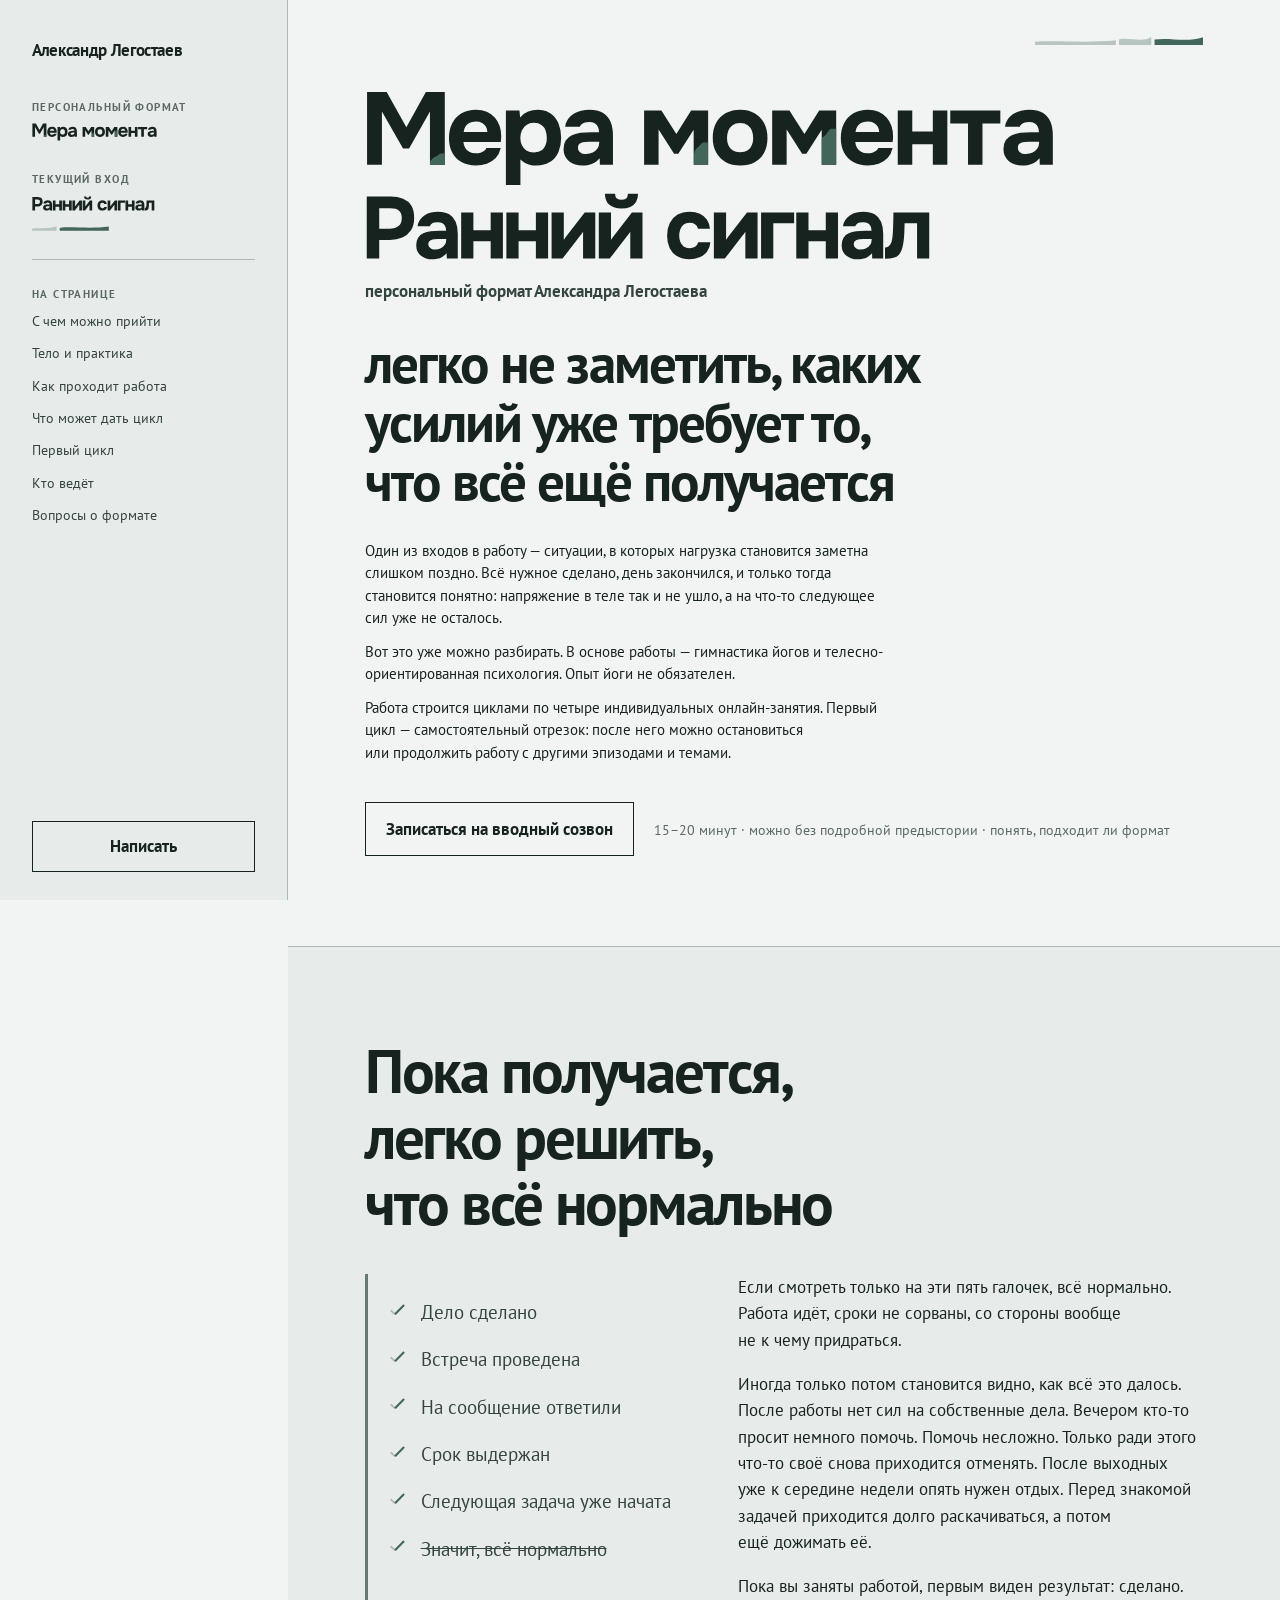
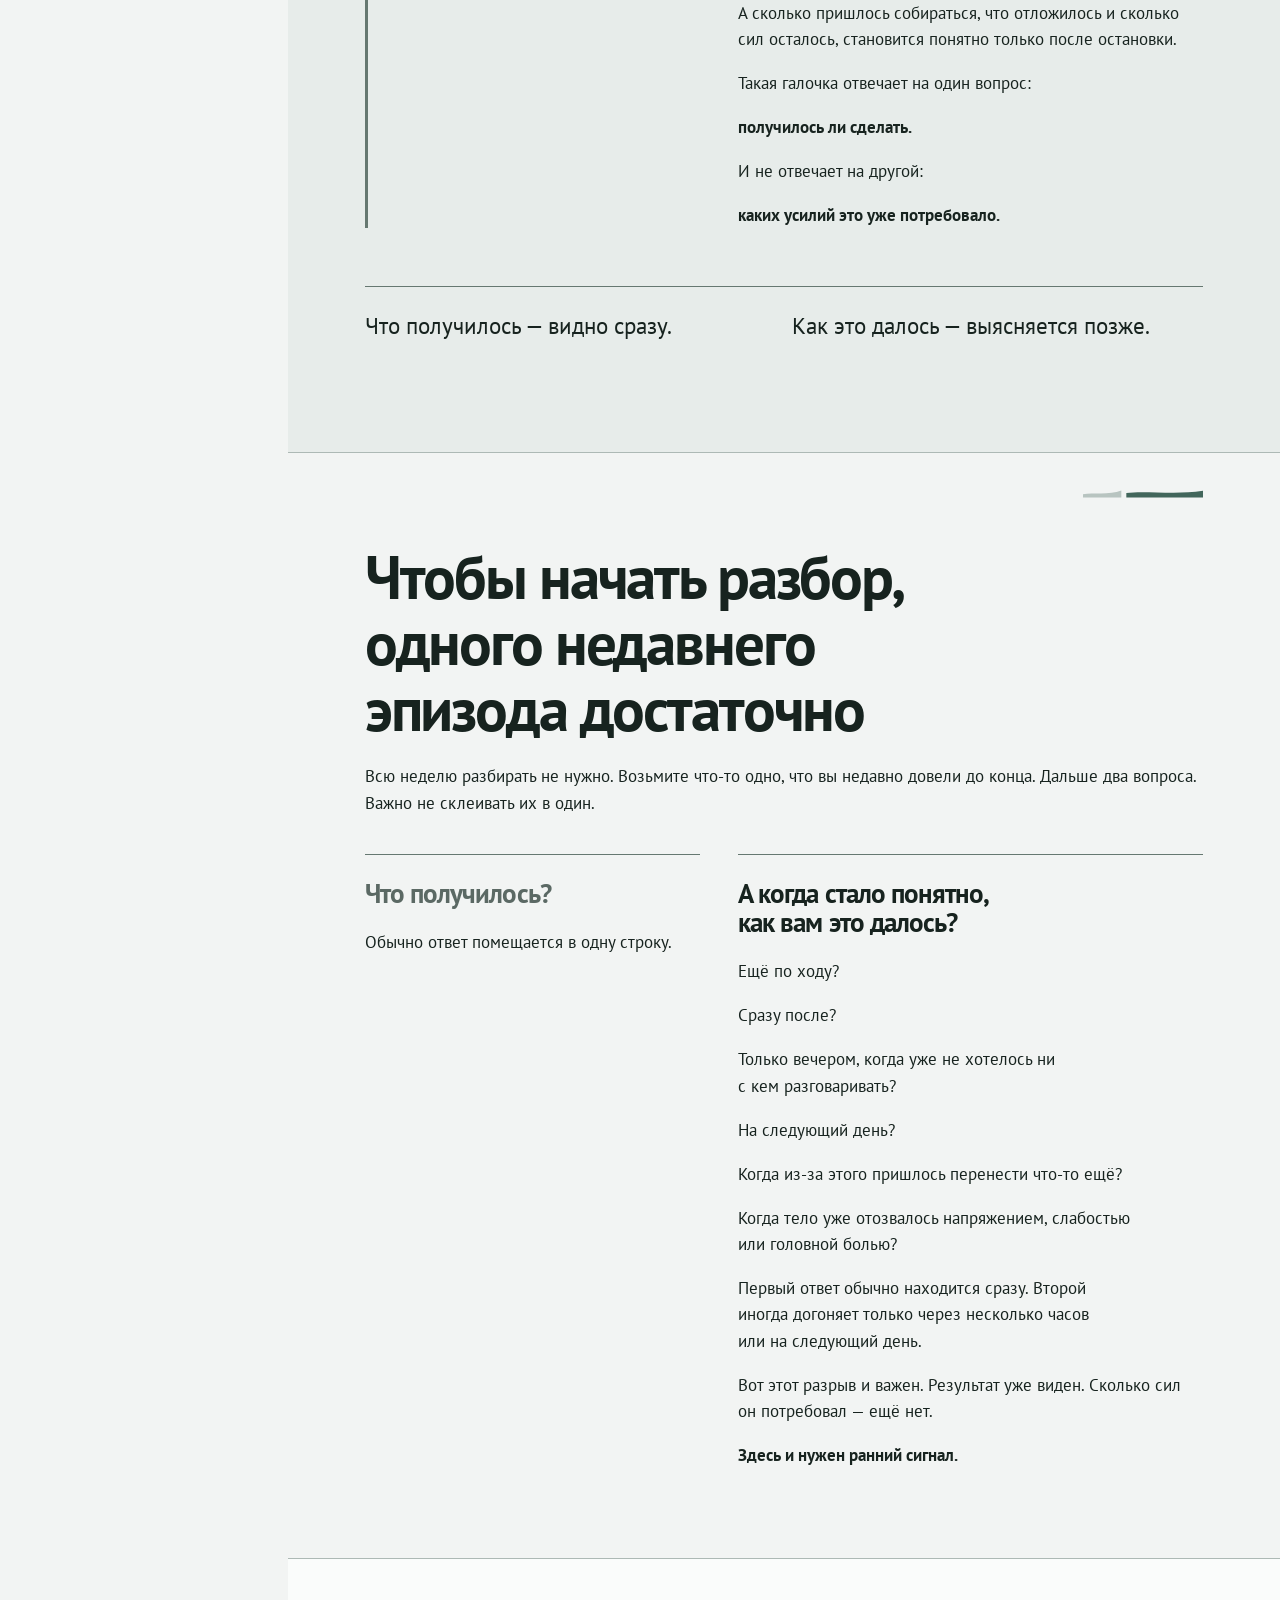
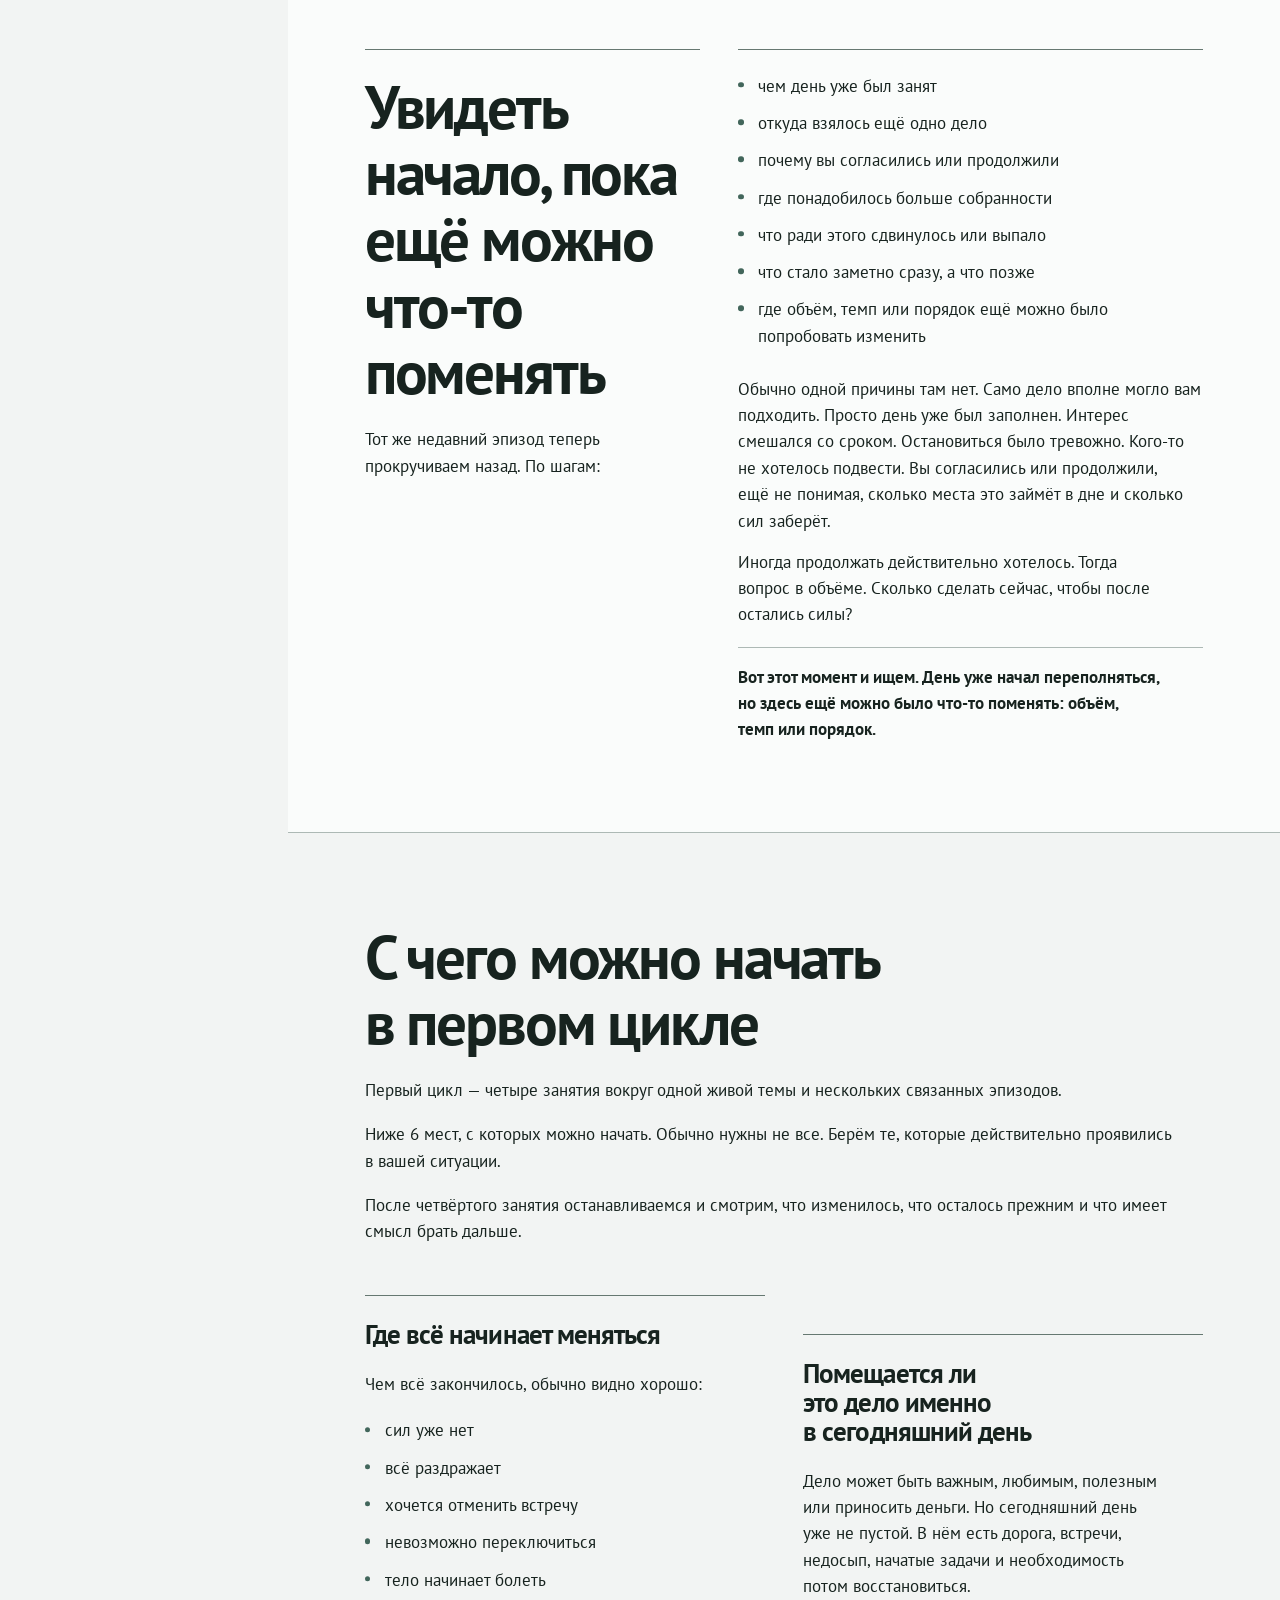
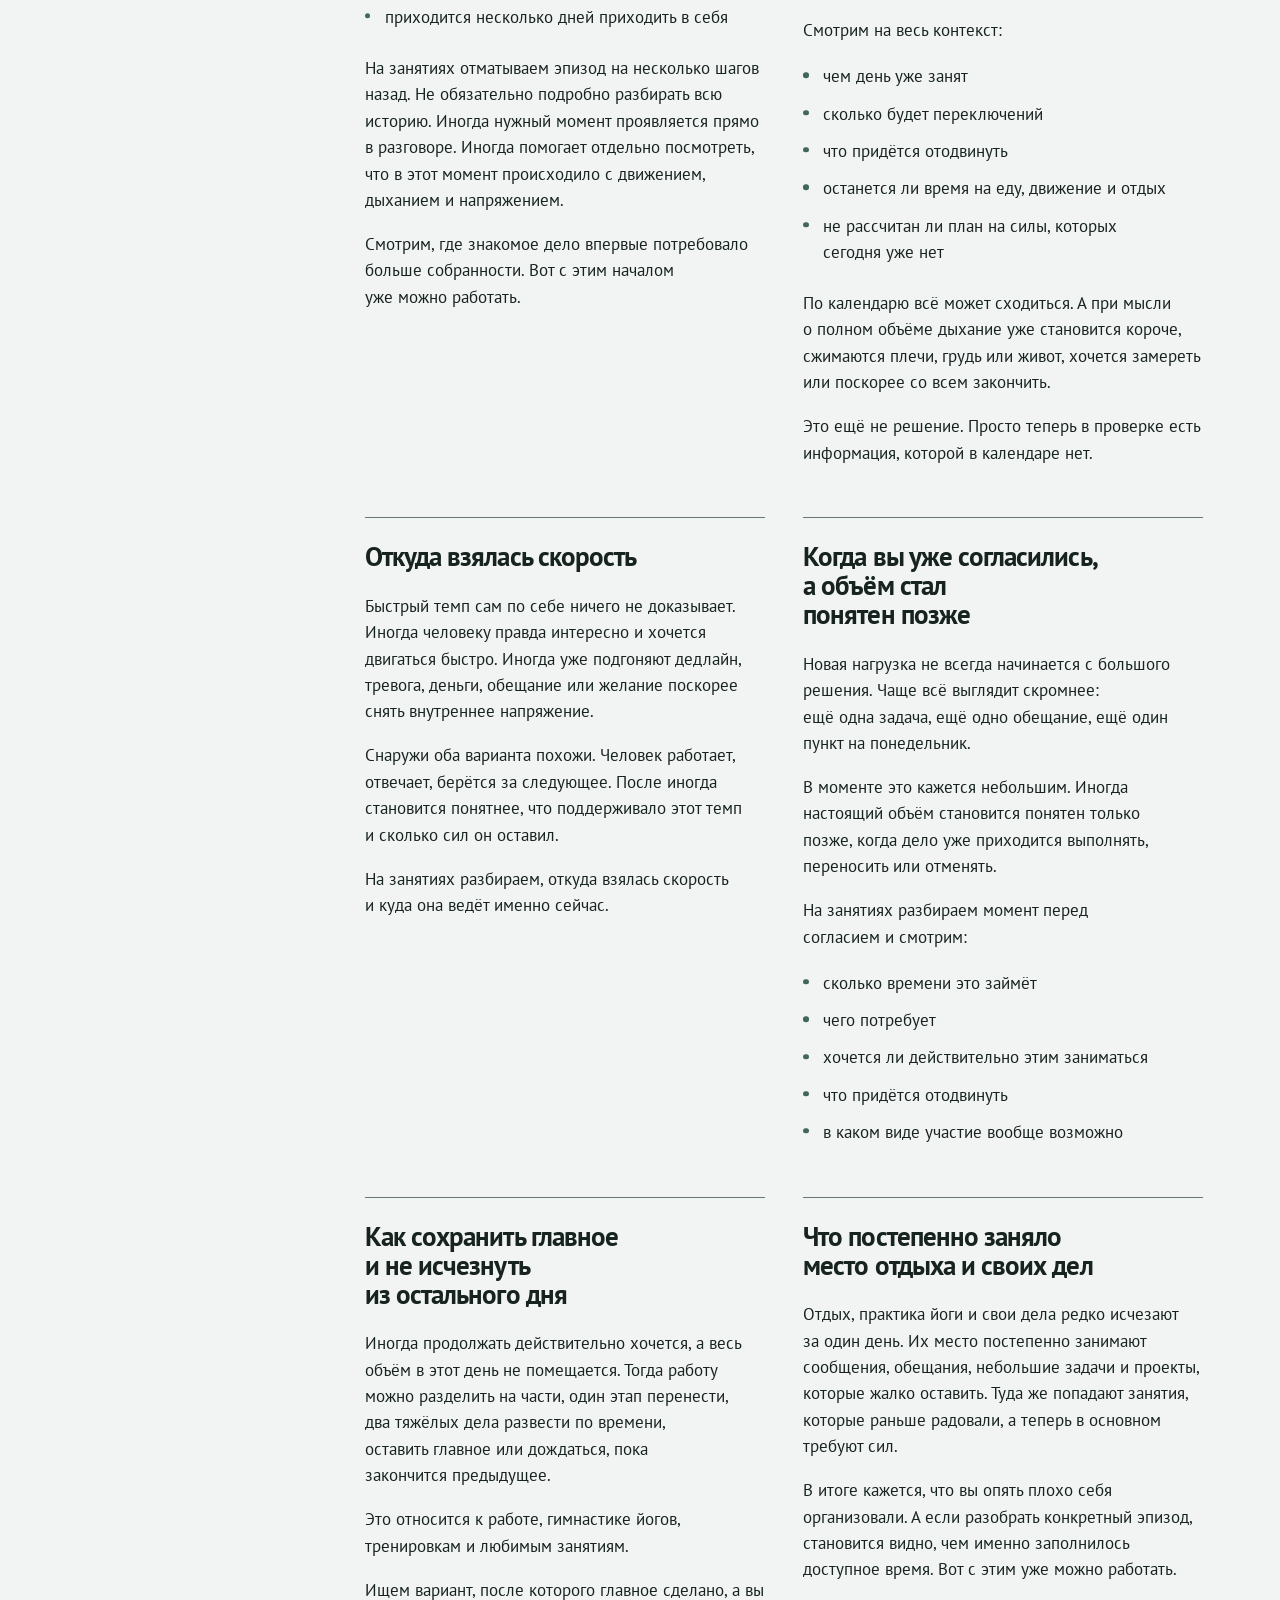
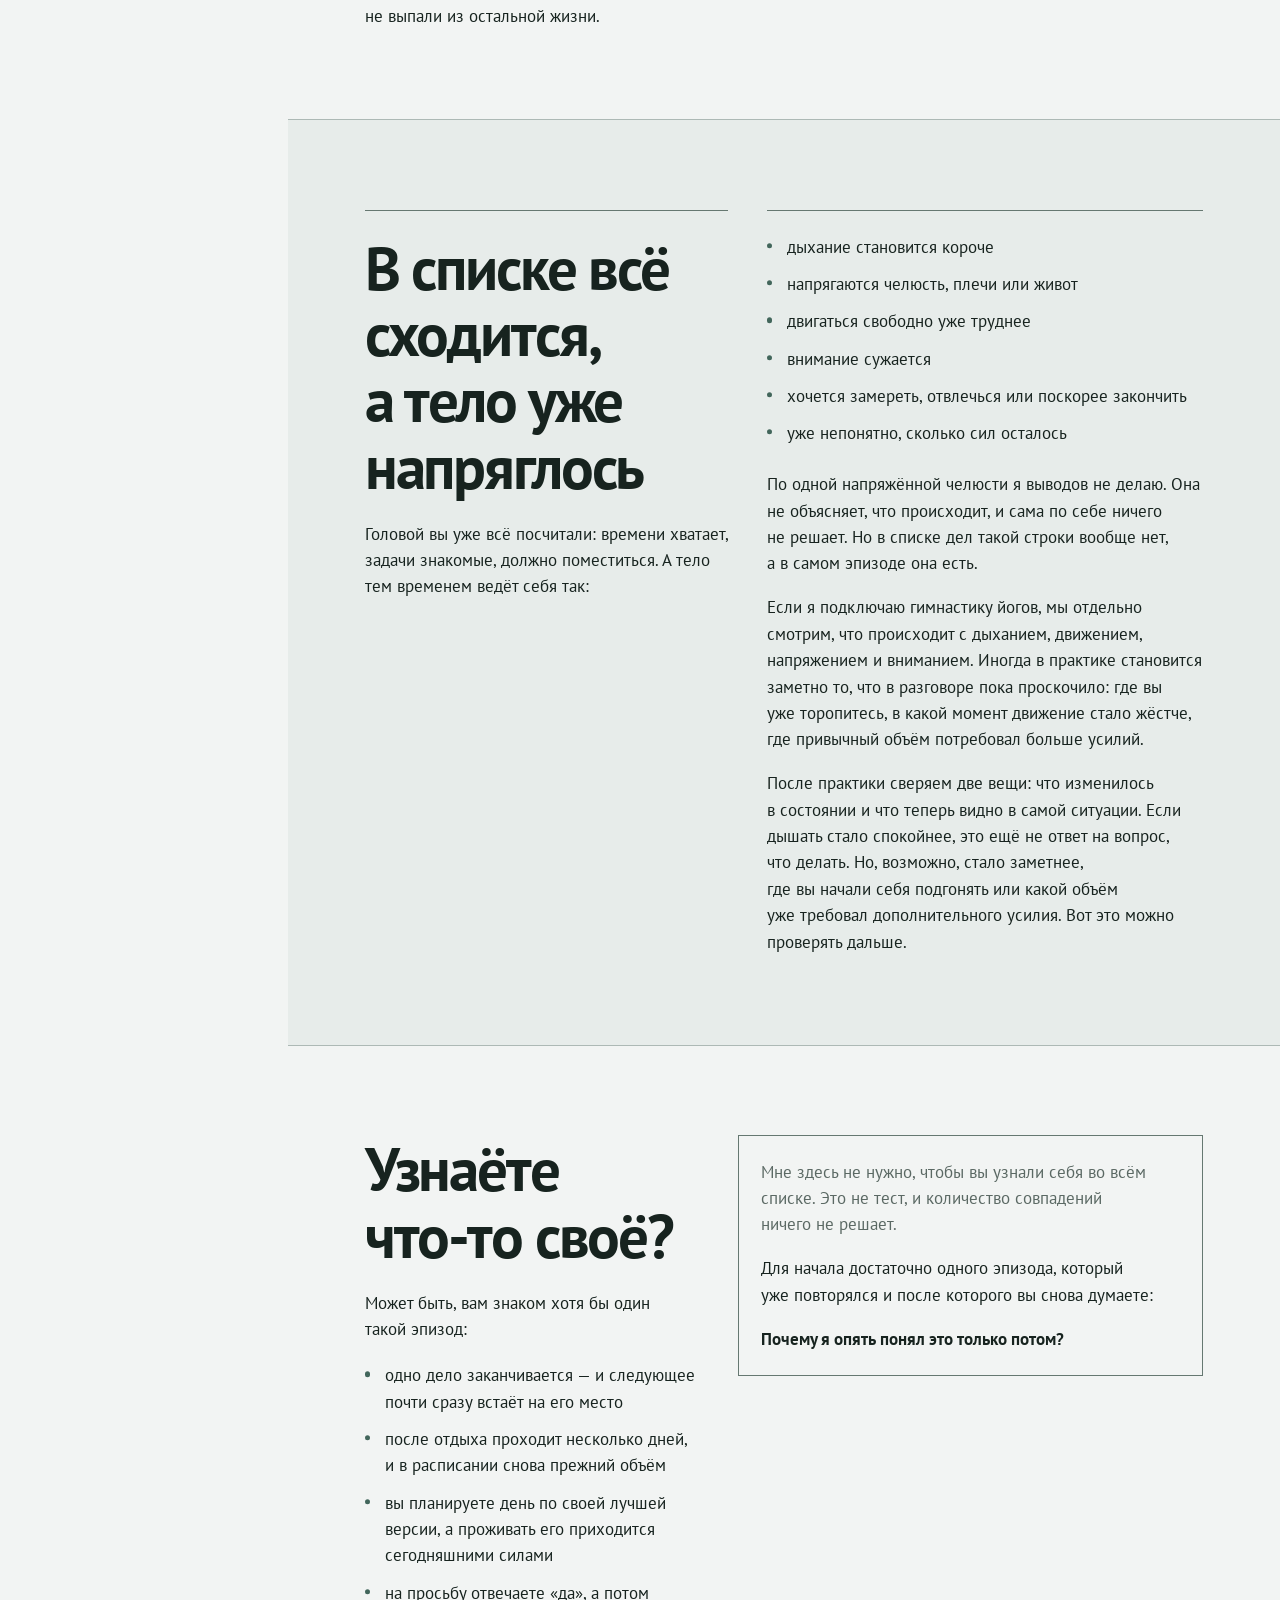
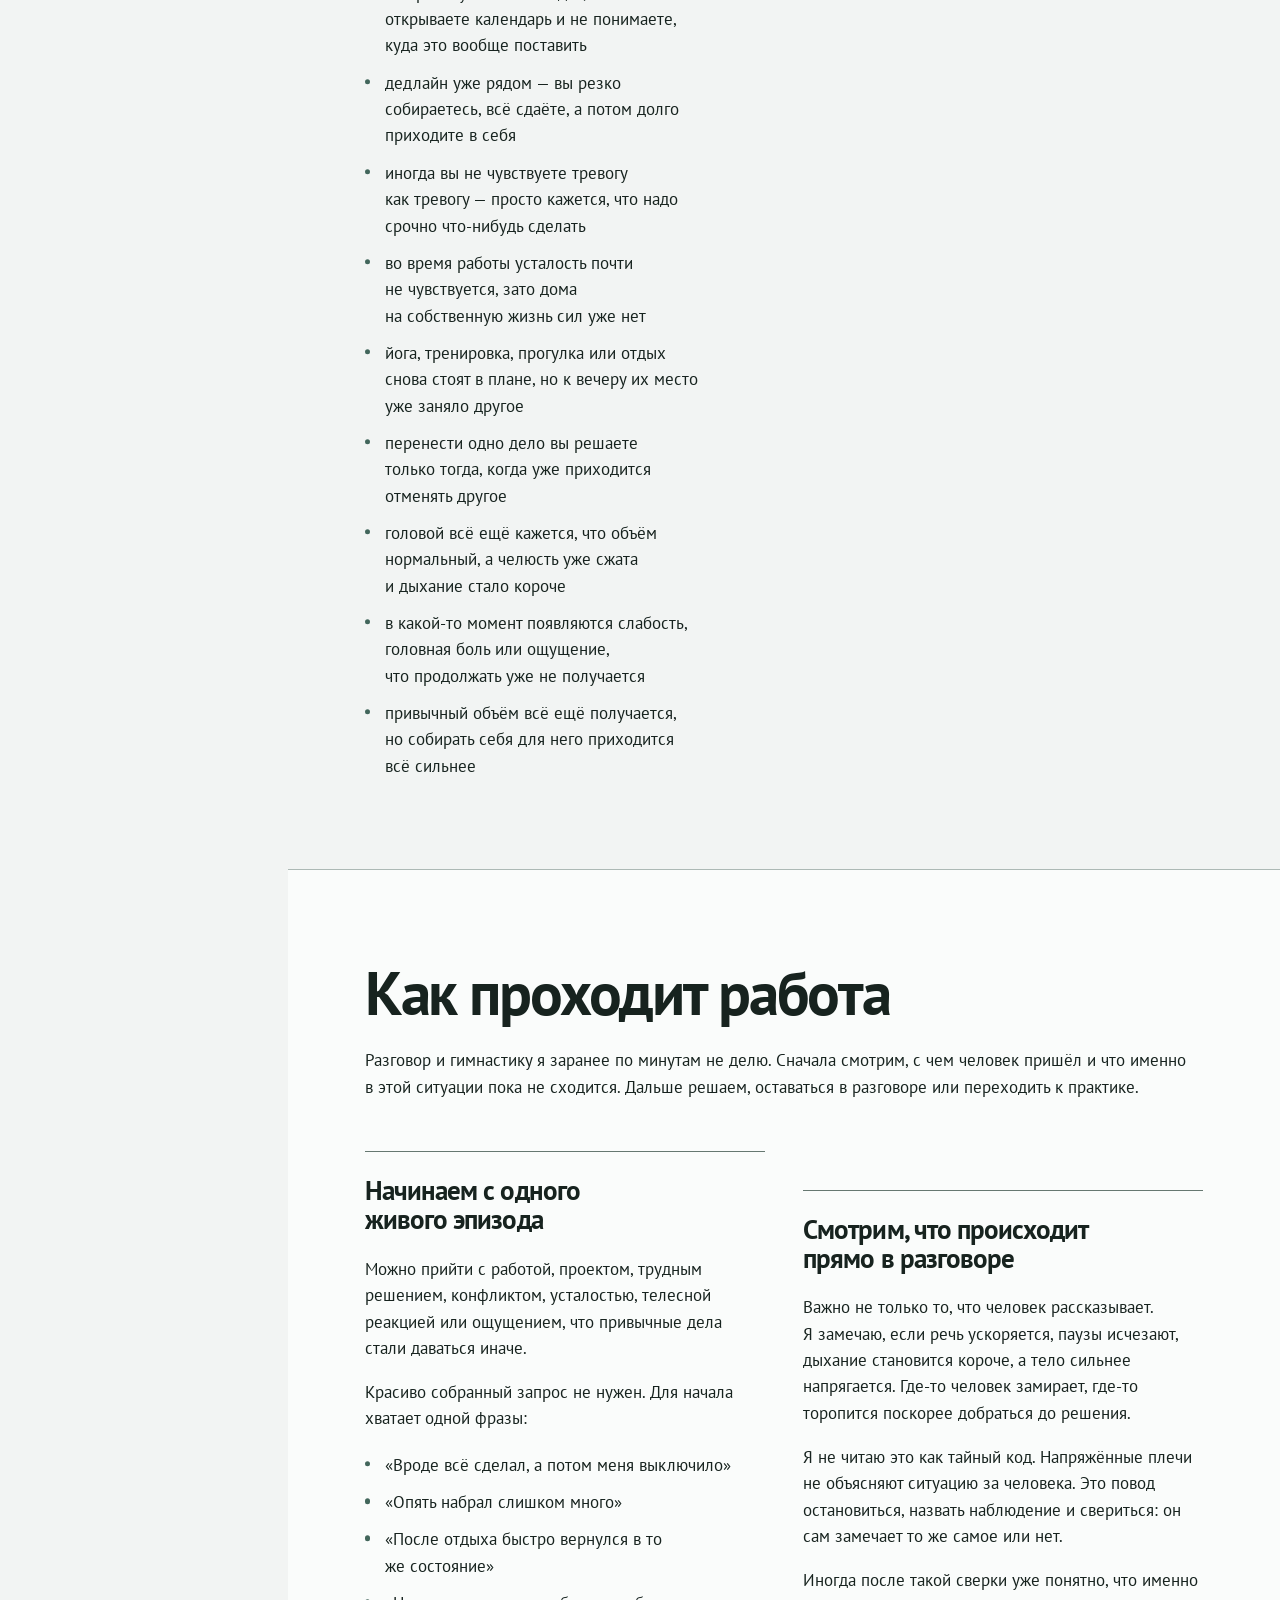
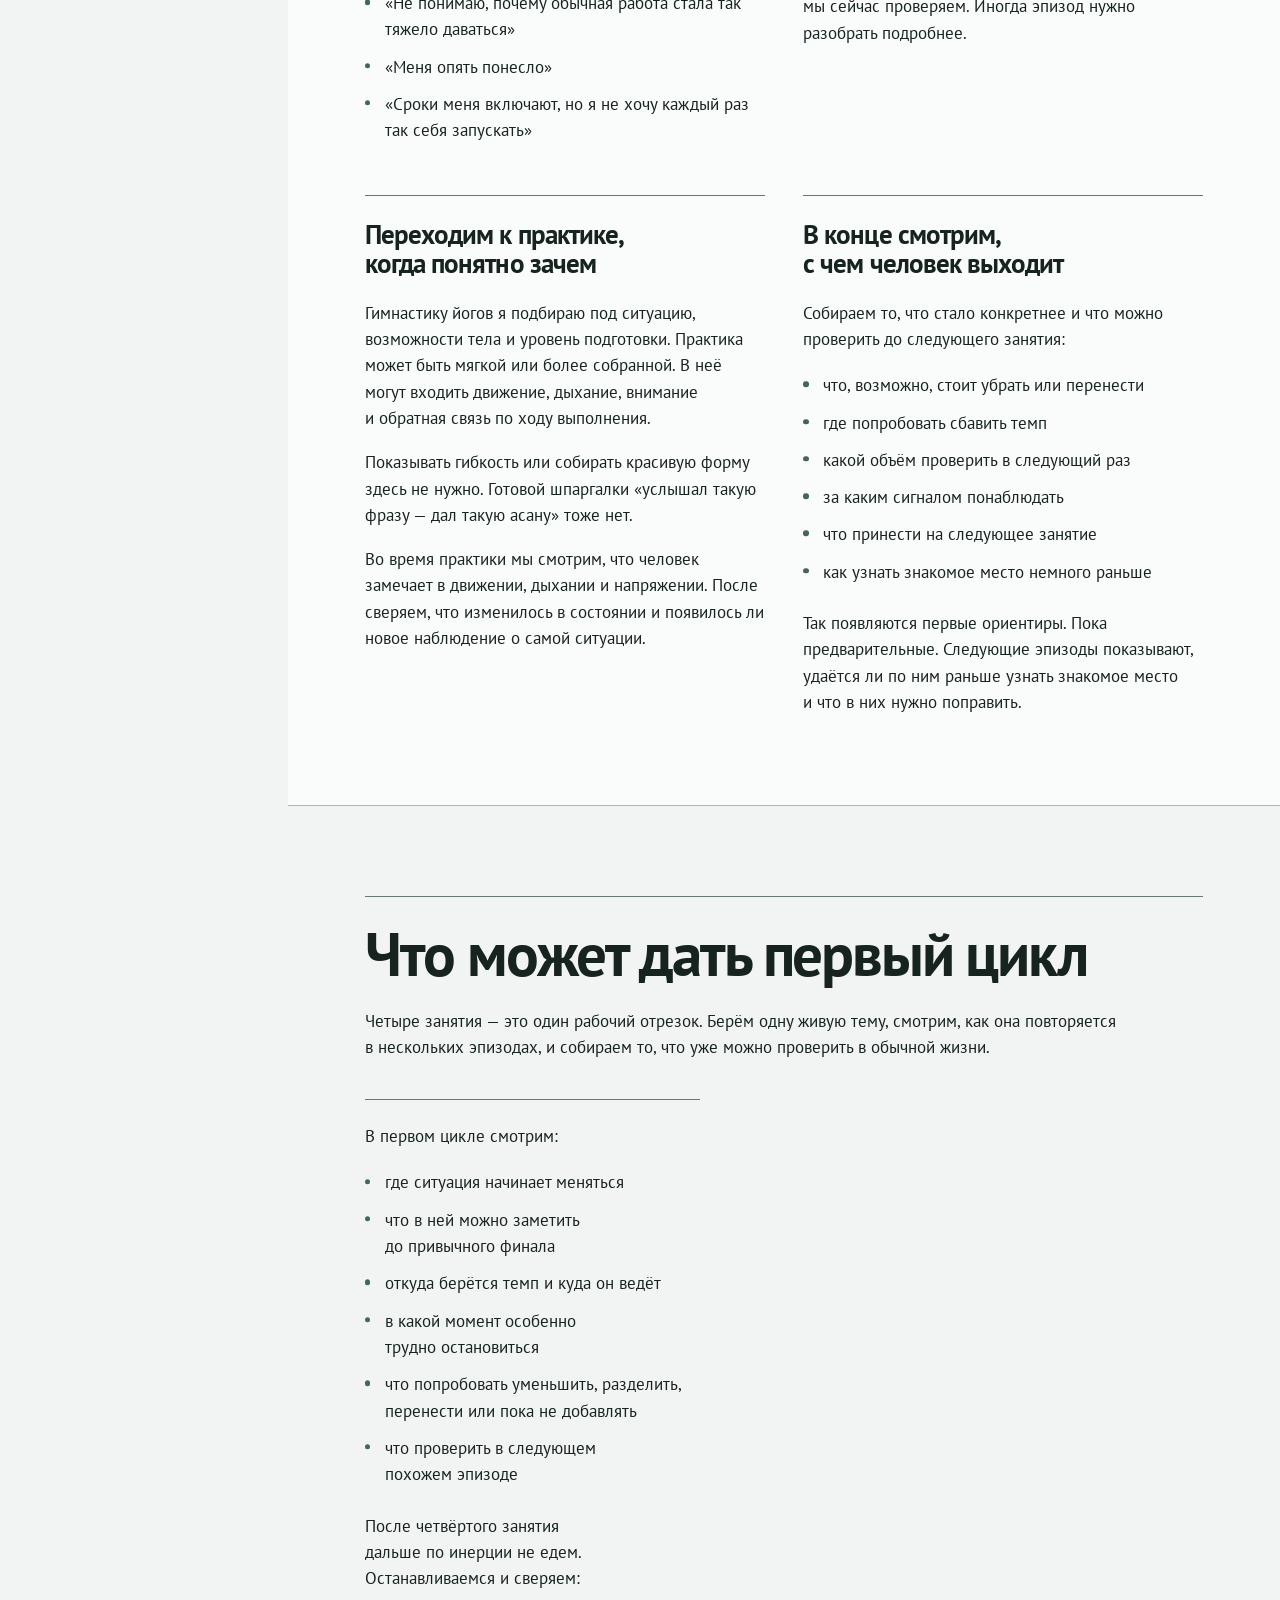
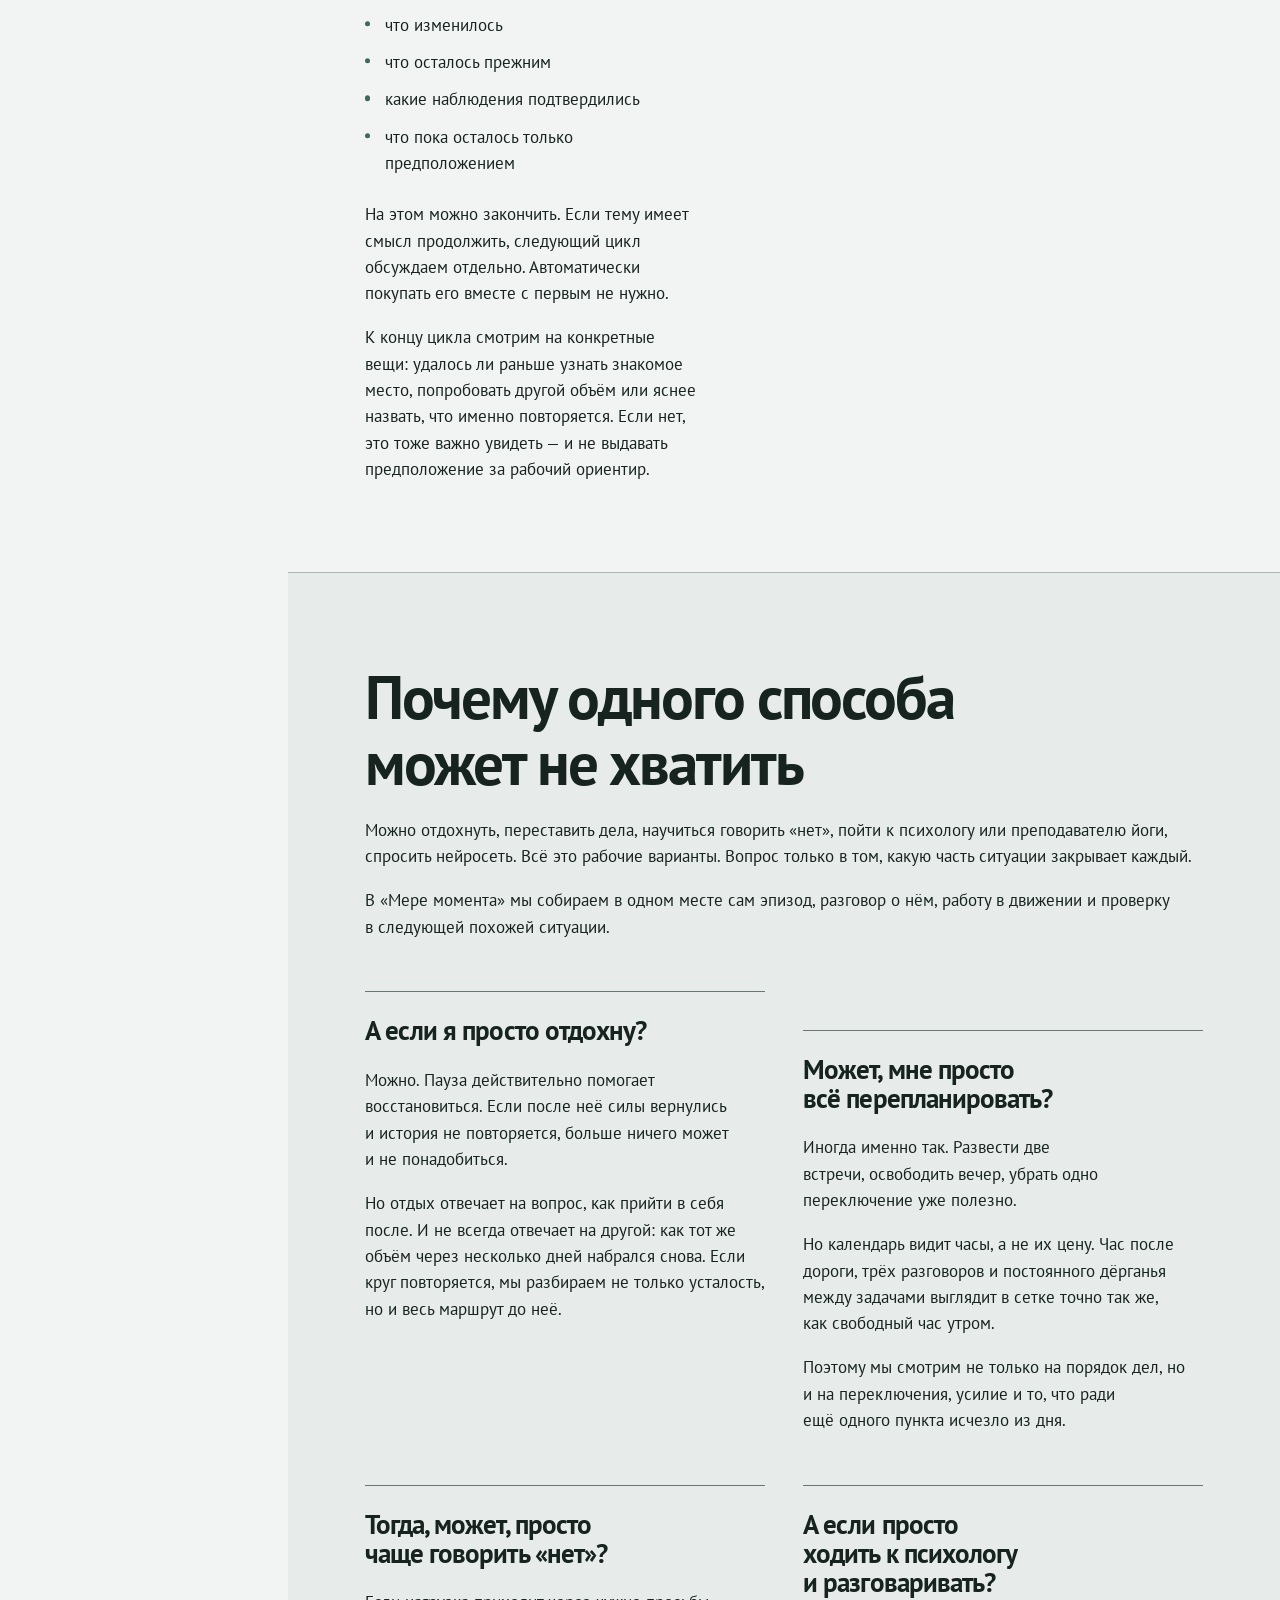
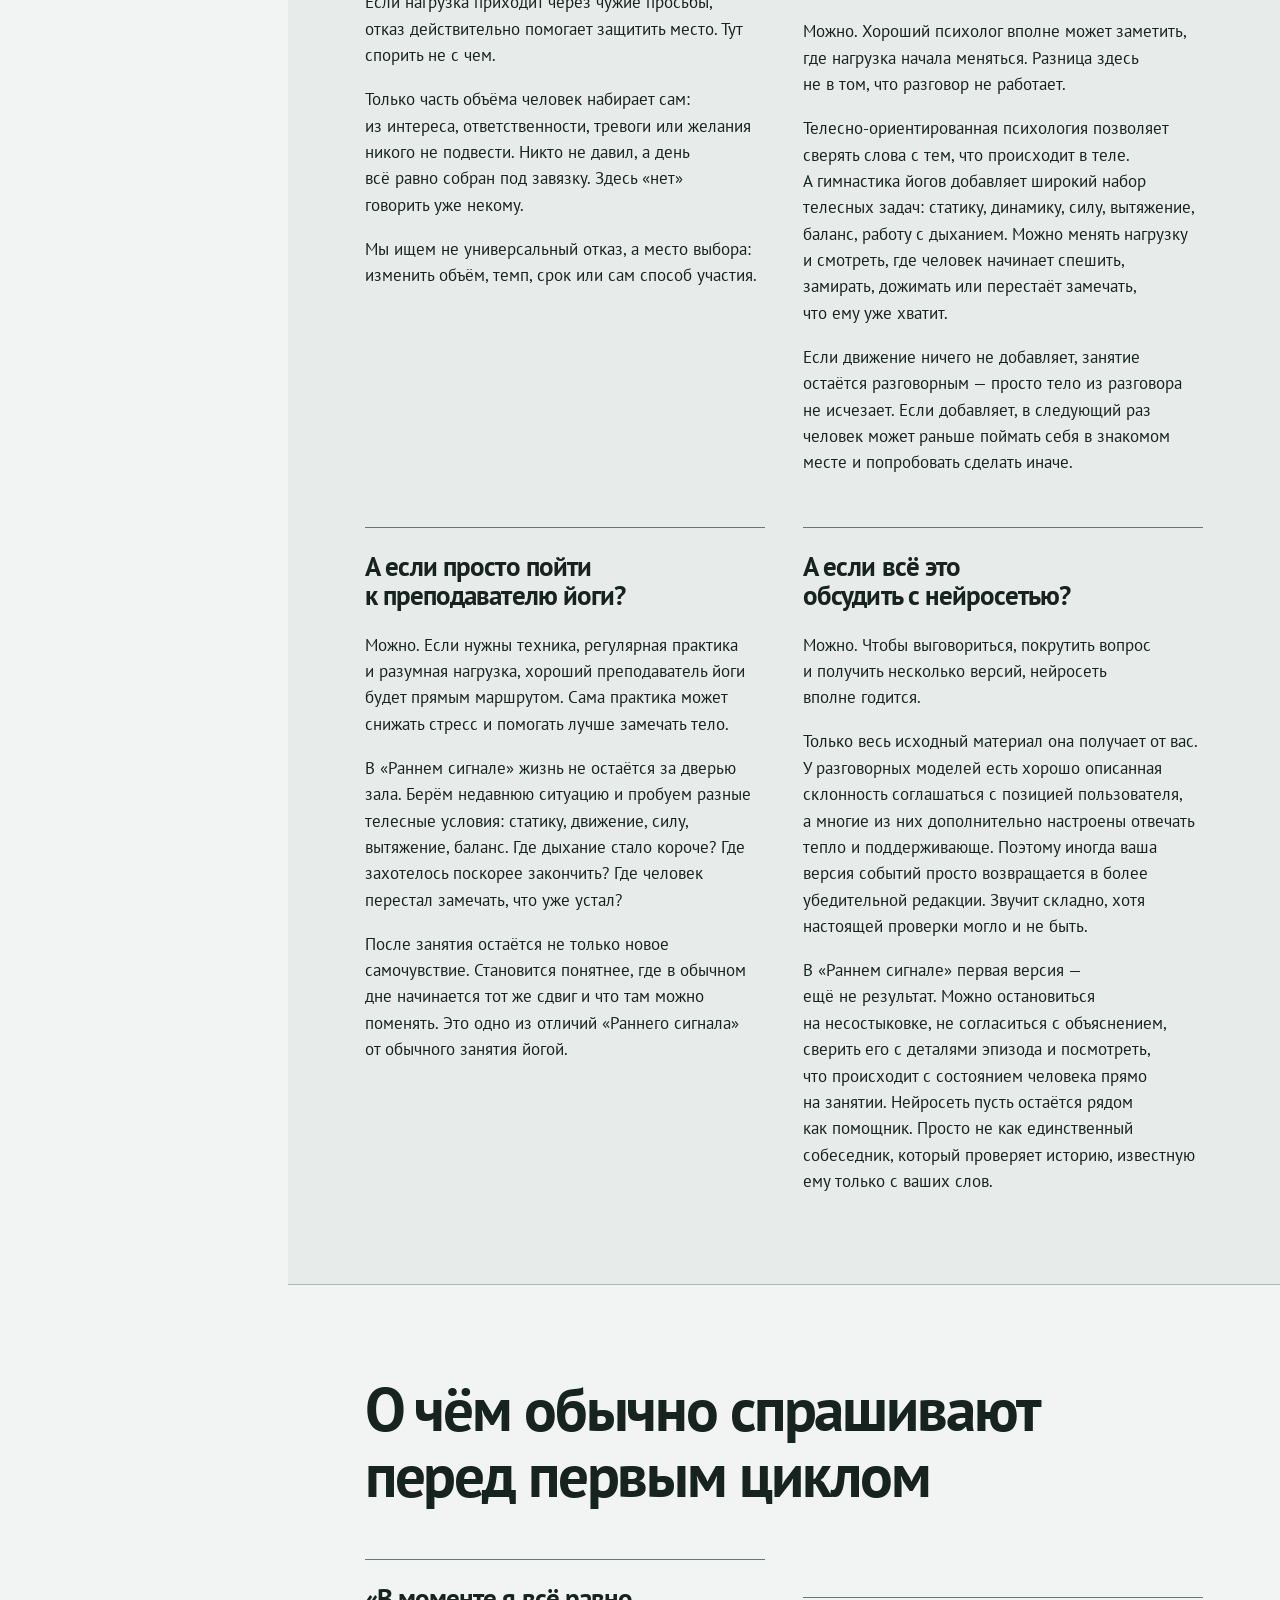
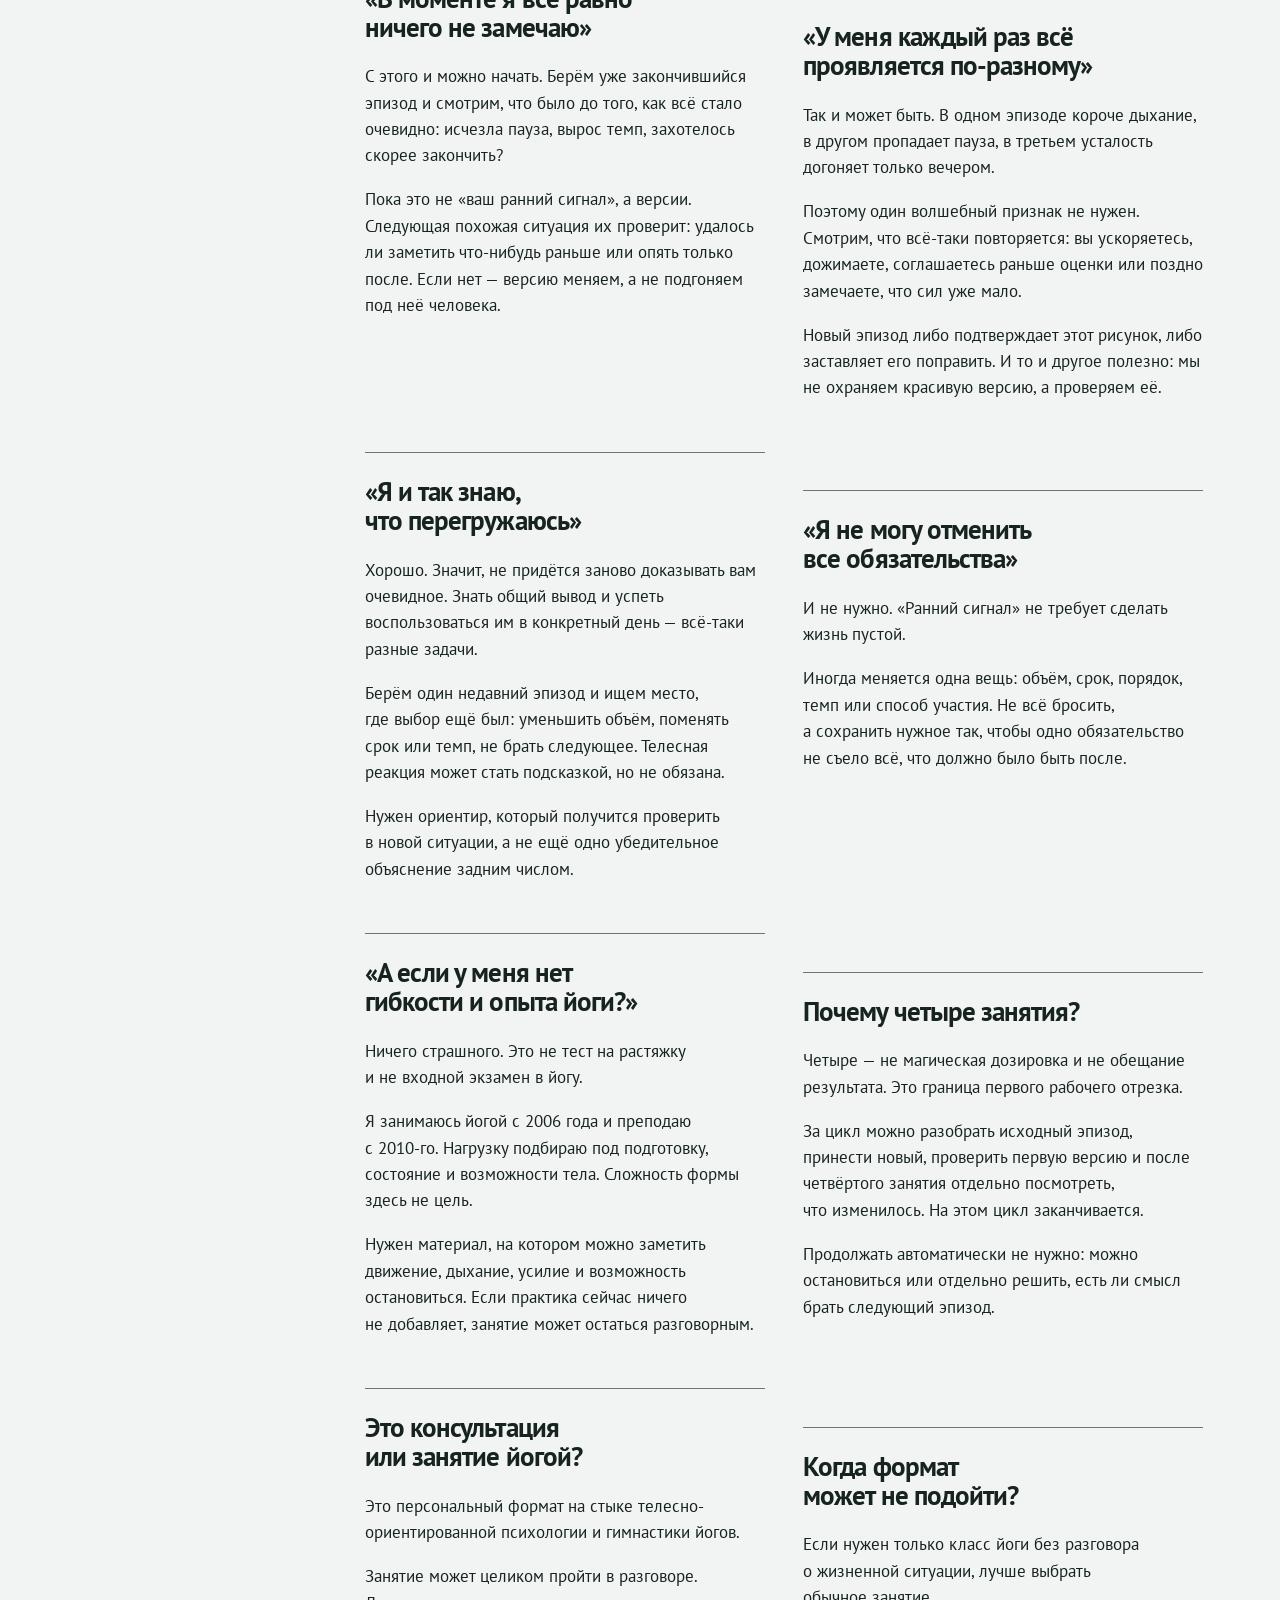
==== commit 105c0ff5: "Finalize prelaunch copy, legal terms, and responsive layout" ====
--- a/index.html
+++ b/index.html
@@ -96,7 +96,7 @@
 </section>
 <section class="screen screen-02" id="poka-poluchaetsya">
 <div class="screen-inner">
-<div class="copy-node node-1"><h2 id="пока-получается-легко-решить-что-всё-нормально">Пока получается, легко решить, что всё нормально</h2></div>
+<div class="copy-node node-1"><h2 class="heading-lines" id="пока-получается-легко-решить-что-всё-нормально"><span>Пока получается,</span><span>легко решить,</span><span>что всё нормально</span></h2></div>
 <div class="copy-node node-2"><ul class="result-list"><li><svg aria-hidden="true" class="mm-mark mm-check" focusable="false" viewBox="0 0 24 24">
 <circle class="mm-check__frame" cx="12" cy="12" r="10"></circle>
 <path class="mm-check__short" d="M3.5 12.2 L9.2 17.3"></path>
@@ -157,7 +157,7 @@
 </section>
 <section class="screen screen-04" id="ranishe-posledstviy">
 <div class="screen-inner">
-<div class="copy-node node-1"><h2 id="увидеть-начало-раньше-чем-придётся-разбирать-последствия">Увидеть начало, пока ещё можно что-то поменять</h2>
+<div class="copy-node node-1"><h2 id="увидеть-начало-раньше-чем-придётся-разбирать-последствия">Увидеть начало, пока ещё можно что‑то поменять</h2>
 <p>Тот же недавний эпизод теперь прокручиваем назад. По шагам:</p></div>
 <div class="copy-node node-2"><ul>
 <li><p>чем день уже был занят</p></li>
@@ -248,7 +248,7 @@
 </section>
 <section class="screen screen-07" id="uznavanie">
 <div class="screen-inner">
-<div class="copy-node node-1"><h2 id="узнаёте-что-то-своё">Узнаёте что-то своё?</h2>
+<div class="copy-node node-1"><h2 id="узнаёте-что-то-своё">Узнаёте что‑то своё?</h2>
 <p>Может быть, вам знаком хотя бы один такой эпизод:</p>
 <ul>
 <li><p>одно дело заканчивается — и следующее почти сразу встаёт на его место</p></li>
@@ -426,7 +426,7 @@
 <li>личная практика йоги — с <strong>2006 года</strong></li>
 <li>преподаю йогу — с <strong>2010 года</strong></li>
 <li><strong>2012–2020</strong> — преподавал в методической системе <strong>YOGA23</strong></li>
-<li><strong>2016–2018</strong> — профессиональная переподготовка по программе <strong>«Телесно-ориентированная психотерапия»</strong>, <strong>608 часов</strong>, квалификация <strong>«психолог»</strong>.</li>
+<li>в <strong>2015 году</strong> начал обучение телесно-ориентированной психотерапии; прошёл программу профессиональной переподготовки — <strong>608 часов</strong>, квалификация <strong>«психолог»</strong>.</li>
 </ul></div><div class="copy-node node-2 author-method"><h3 id="сейчас-я-работаю-на-стыке-гимнастики-йогов-и-телесно-ориентированной-психологии">Сейчас я работаю на стыке гимнастики йогов и телесно-ориентированной психологии</h3>
 <p>На практике всё начинается с конкретной ситуации. Человек рассказывает, что произошло, и иногда уже по ходу становится заметно: здесь задержал дыхание, здесь напрягся, здесь захотелось поскорее закончить. Я не пытаюсь читать человека по плечам или дыханию. Плечи могут напрячься по десятку причин. Но момент, когда это произошло, уже можно разбирать.</p>
 <p>Здесь и сходятся телесно-ориентированная психология с гимнастикой йогов. Первая связывает рассказ с ощущениями, вторая добавляет движение и разную меру нагрузки. Можно поменять темп, опору или амплитуду и посмотреть, что вместе с этим происходит с дыханием, усилием и желанием продолжать.</p>
@@ -436,13 +436,14 @@
 </section>
 <section class="screen screen-14" id="pervyi-tsikl">
 <div class="screen-inner">
-<div class="copy-node node-1"><h2 id="первый-цикл">Первый цикл</h2>
-<p><strong>4 индивидуальных онлайн-занятия по 60–75 минут</strong></p>
-<p><strong>Стоимость первого цикла — 24 000 ₽</strong></p>
+<div class="copy-node node-1 cycle-card"><div class="cycle-offer"><h2 id="первый-цикл">Первый цикл</h2>
+<div class="cycle-facts"><p><strong>4 индивидуальных онлайн-занятия по <span class="nowrap">60–75 минут</span></strong></p>
+<p><strong>Стоимость первого цикла — <span class="nowrap">24 000 ₽</span></strong></p></div></div>
+<div class="cycle-details">
 <p>После четвёртого занятия цикл заканчивается. Продолжать автоматически не нужно: можно остановиться или отдельно решить, продолжать ли.</p>
-<p>Перед началом созваниваемся на <strong>15–20 минут</strong>. Вы рассказываете, что происходит, я объясняю, как устроен формат. Заодно смотрим, подходит ли он вам.</p>
+<p>Перед началом созваниваемся на <strong class="nowrap">15–20 минут</strong>. Вы рассказываете, что происходит, я объясняю, как устроен формат. Заодно смотрим, подходит ли он вам.</p>
 <p>Для первого сообщения не нужен готовый запрос. Можно написать буквально пару фраз:</p>
-<blockquote>
+<div class="cycle-examples"><blockquote>
 <p>«Вроде всё сделал, а потом меня выключило».</p>
 </blockquote>
 <blockquote>
@@ -453,14 +454,15 @@
 </blockquote>
 <blockquote>
 <p>«Не понимаю, почему мне так тяжело».</p>
-</blockquote>
+</blockquote></div>
 <p>Этого достаточно именно для первого шага. Причину заранее угадывать и всю историю собирать не нужно — остальное обсудим на созвоне.</p>
-<p><strong>Если всё ещё получается, а сколько сил это отнимает, становится понятно только потом — это уже достаточный повод написать.</strong></p></div>
+<p class="cycle-close"><strong>Если всё ещё получается, а сколько сил это отнимает, становится понятно только потом — это уже достаточный повод написать.</strong></p>
+<p class="cycle-cta"><a class="cta-link" href="https://t.me/aleksandr_legostaev">Записаться на вводный созвон</a></p></div></div>
 </div>
 </section>
 <footer class="site-footer">
 <p><strong>Александр Легостаев</strong><br><span>персональный формат «Мера момента»</span></p>
-<nav aria-label="Правовая информация"><a href="/legal/privacy/">Политика обработки персональных данных</a><a href="/legal/terms/">Условия оказания услуг</a></nav>
+<nav aria-label="Справочная и правовая информация"><a href="/legostaev-hub/">Публичные источники</a><a href="/legal/privacy/">Политика обработки персональных данных</a><a href="/legal/terms/">Условия оказания услуг</a></nav>
 <p class="site-footer__note">Сайт не использует аналитику, рекламные пиксели или файлы cookie.</p>
 </footer>
 </main>
--- a/assets/site.css
+++ b/assets/site.css
@@ -4,3 +4,32 @@
 
 /* Headings wrap only between words; body copy keeps its existing overflow guard. */
 h1,h2,h3{overflow-wrap:normal;word-break:normal;hyphens:none}
+
+/* Keep the longest screen-06 word inside its desktop column across font renderers. */
+.screen-06 .screen-inner{grid-template-columns:minmax(0,1fr) minmax(0,1.2fr)}
+
+/* Editorial line breaks are used only where each line is a complete phrase. */
+.heading-lines>span{display:block}
+.nowrap{white-space:nowrap}
+
+/* The closing offer is a reading block, not a column of centered captions. */
+.screen-14{text-align:left}
+.screen-14 .screen-inner{max-width:52rem}
+.screen-14 h2{margin-right:0;margin-left:0}
+.cycle-offer{display:grid;grid-template-columns:minmax(0,1fr) minmax(17rem,.8fr);align-items:end;gap:1.5rem 3rem;margin-bottom:2rem;padding-bottom:1.6rem;border-bottom:1px solid var(--line-strong)}
+.cycle-offer h2{margin-bottom:0}
+.cycle-facts p{margin-bottom:.55rem}
+.cycle-facts p:last-child{margin-bottom:0}
+.cycle-details{max-width:46rem}
+.cycle-examples{display:grid;grid-template-columns:repeat(2,minmax(0,1fr));gap:.75rem 1rem;margin:1.3rem 0 1.5rem}
+.screen-14 .cycle-examples blockquote{max-width:none;margin:0;padding:.8rem 1rem;border:1px solid var(--line);border-left:3px solid var(--line-strong);background:rgb(250 252 251 / 38%)}
+.screen-14 .cycle-examples blockquote p{margin:0}
+.cycle-close{margin-top:1.6rem;padding-top:1.4rem;border-top:1px solid var(--line-strong)}
+.cycle-cta{margin-top:1.5rem}
+
+@media (max-width:820px){
+  .cycle-offer{display:block;margin-bottom:1.6rem;padding-bottom:1.35rem}
+  .cycle-offer h2{margin-bottom:1.25rem}
+  .cycle-examples{grid-template-columns:1fr}
+  .cycle-cta .cta-link{width:100%}
+}
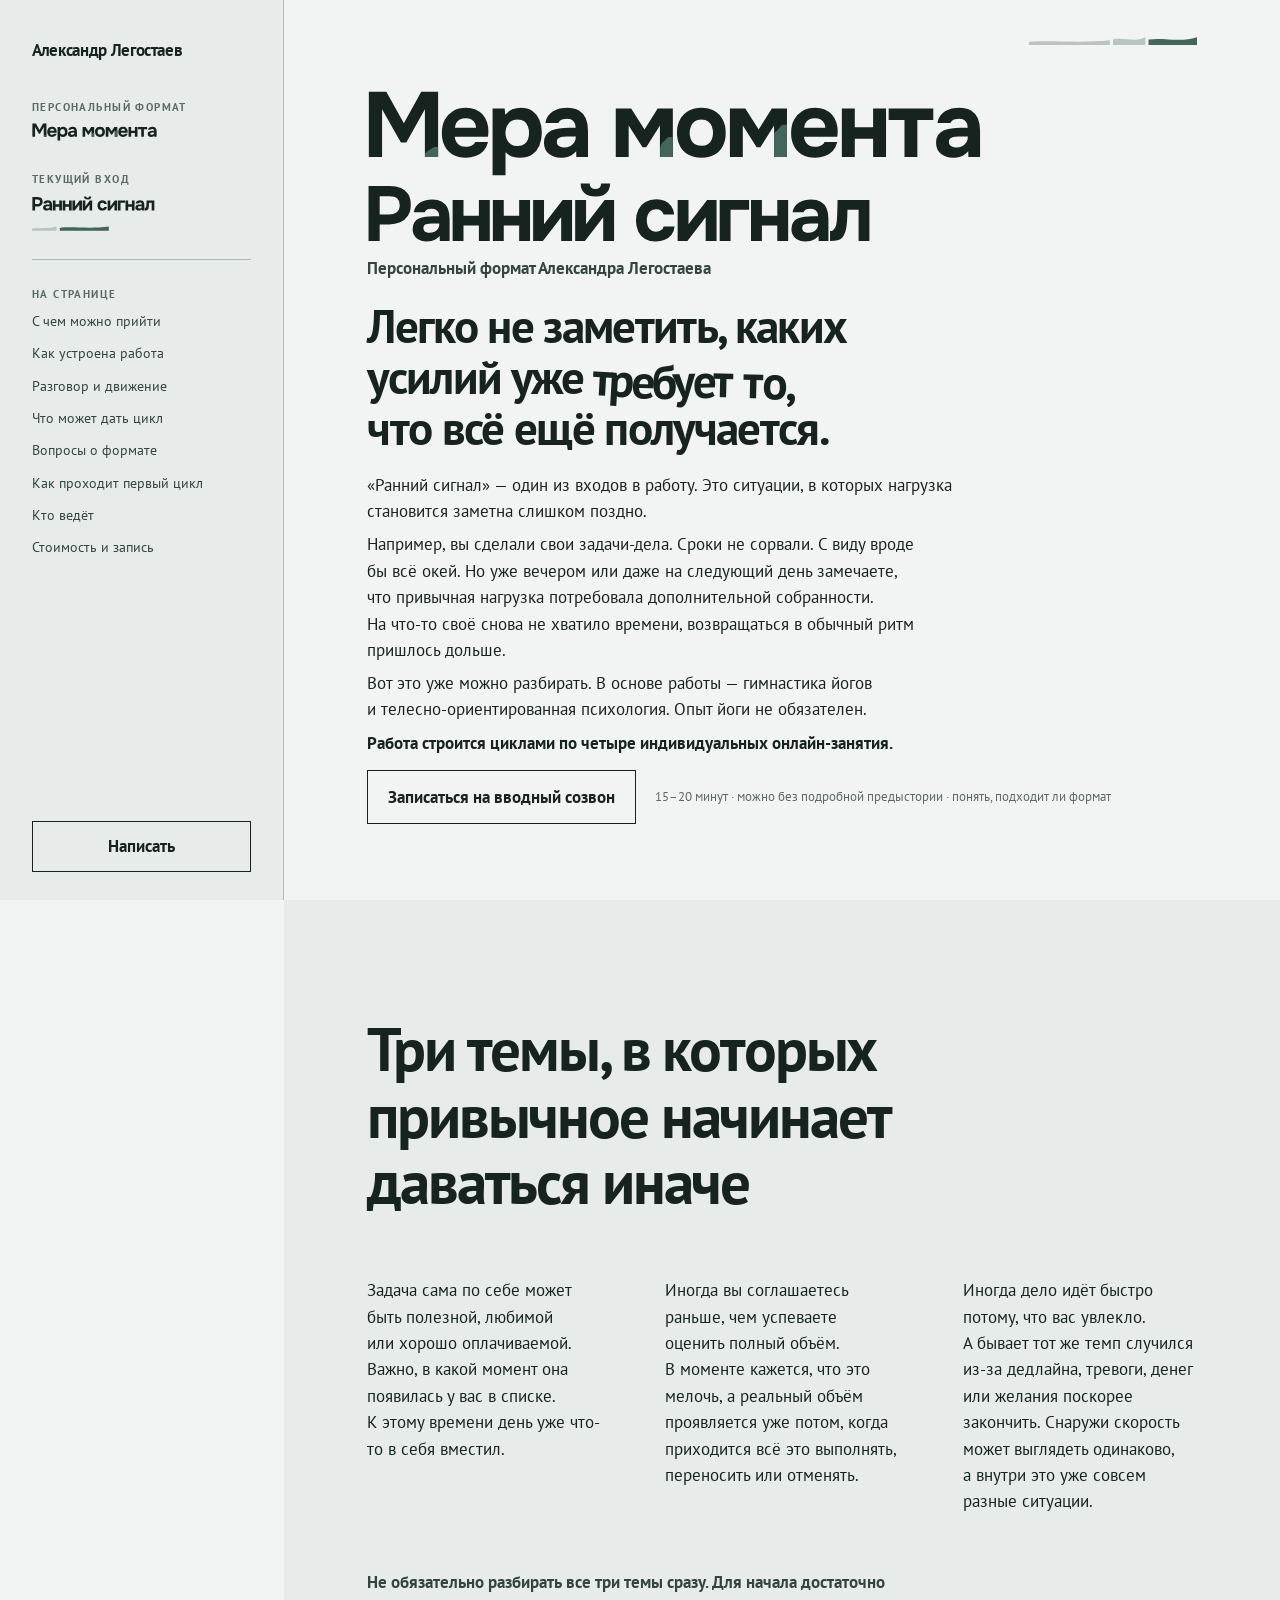
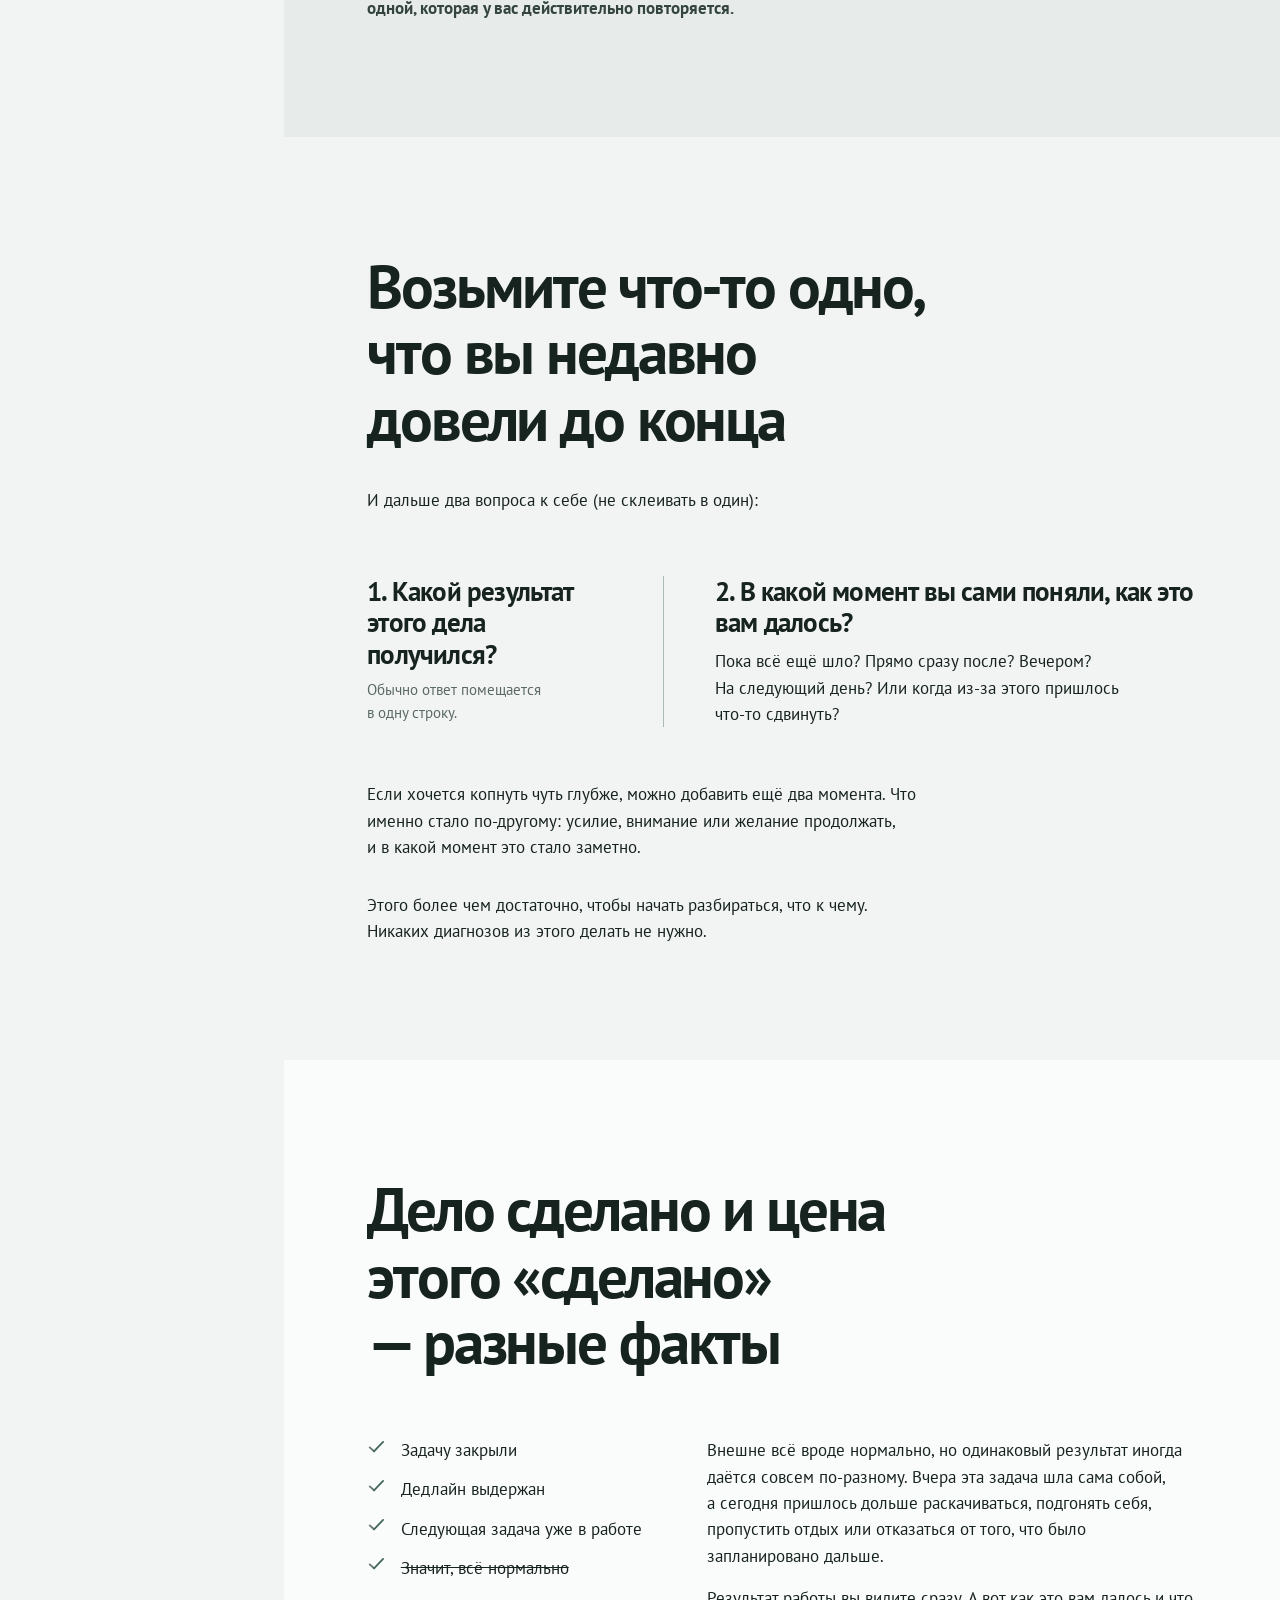
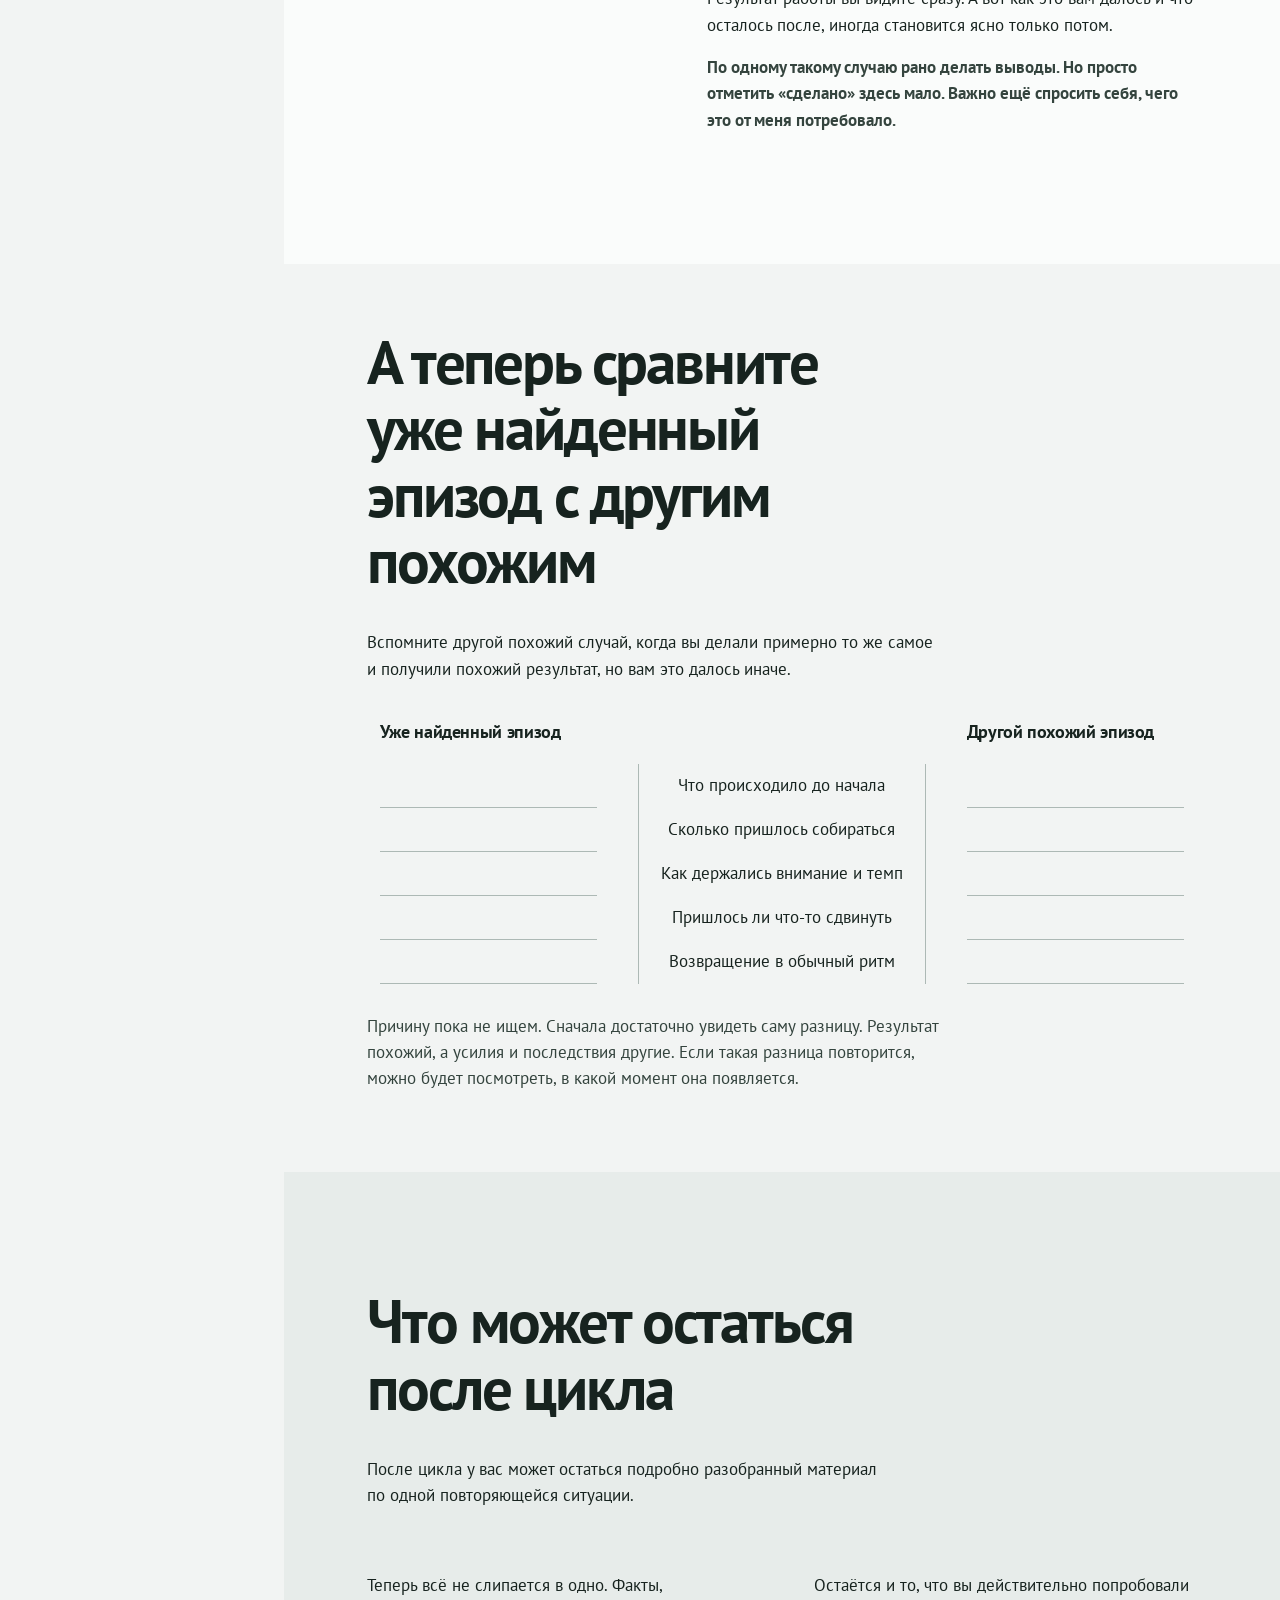
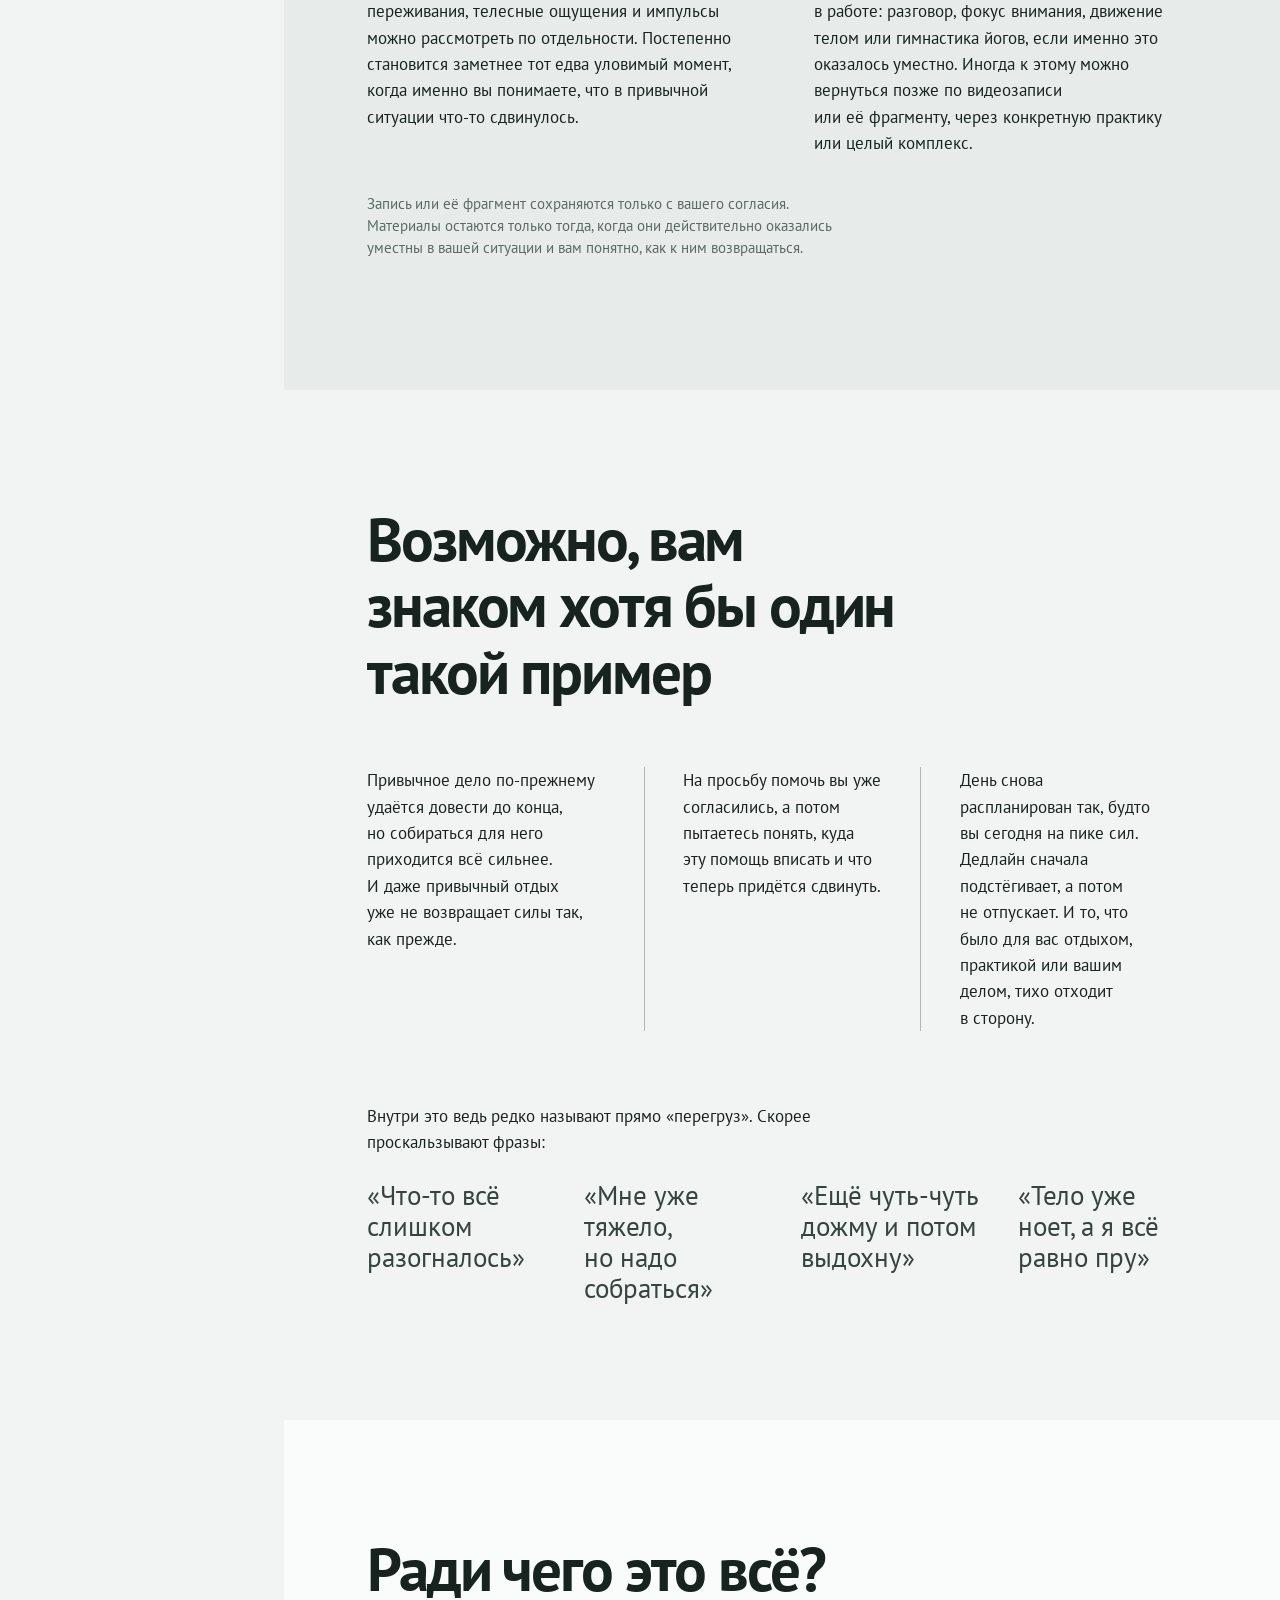
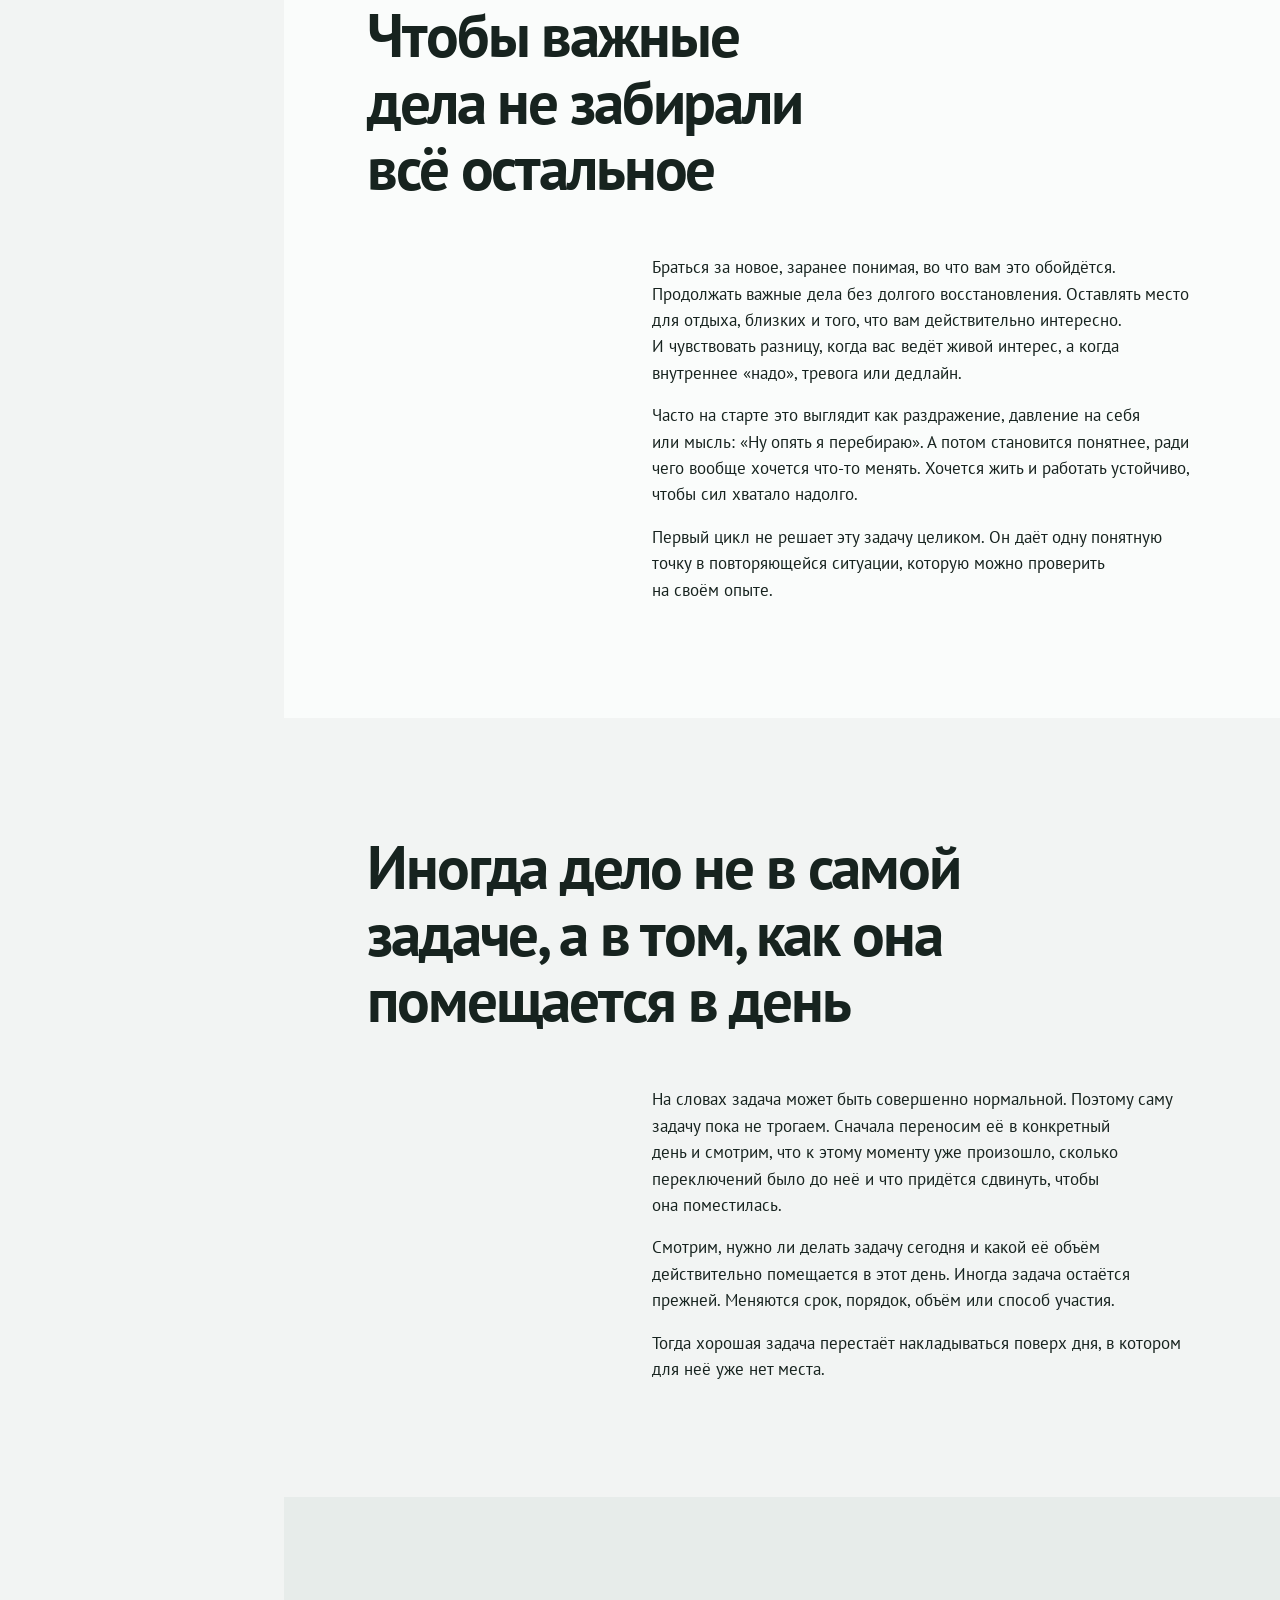
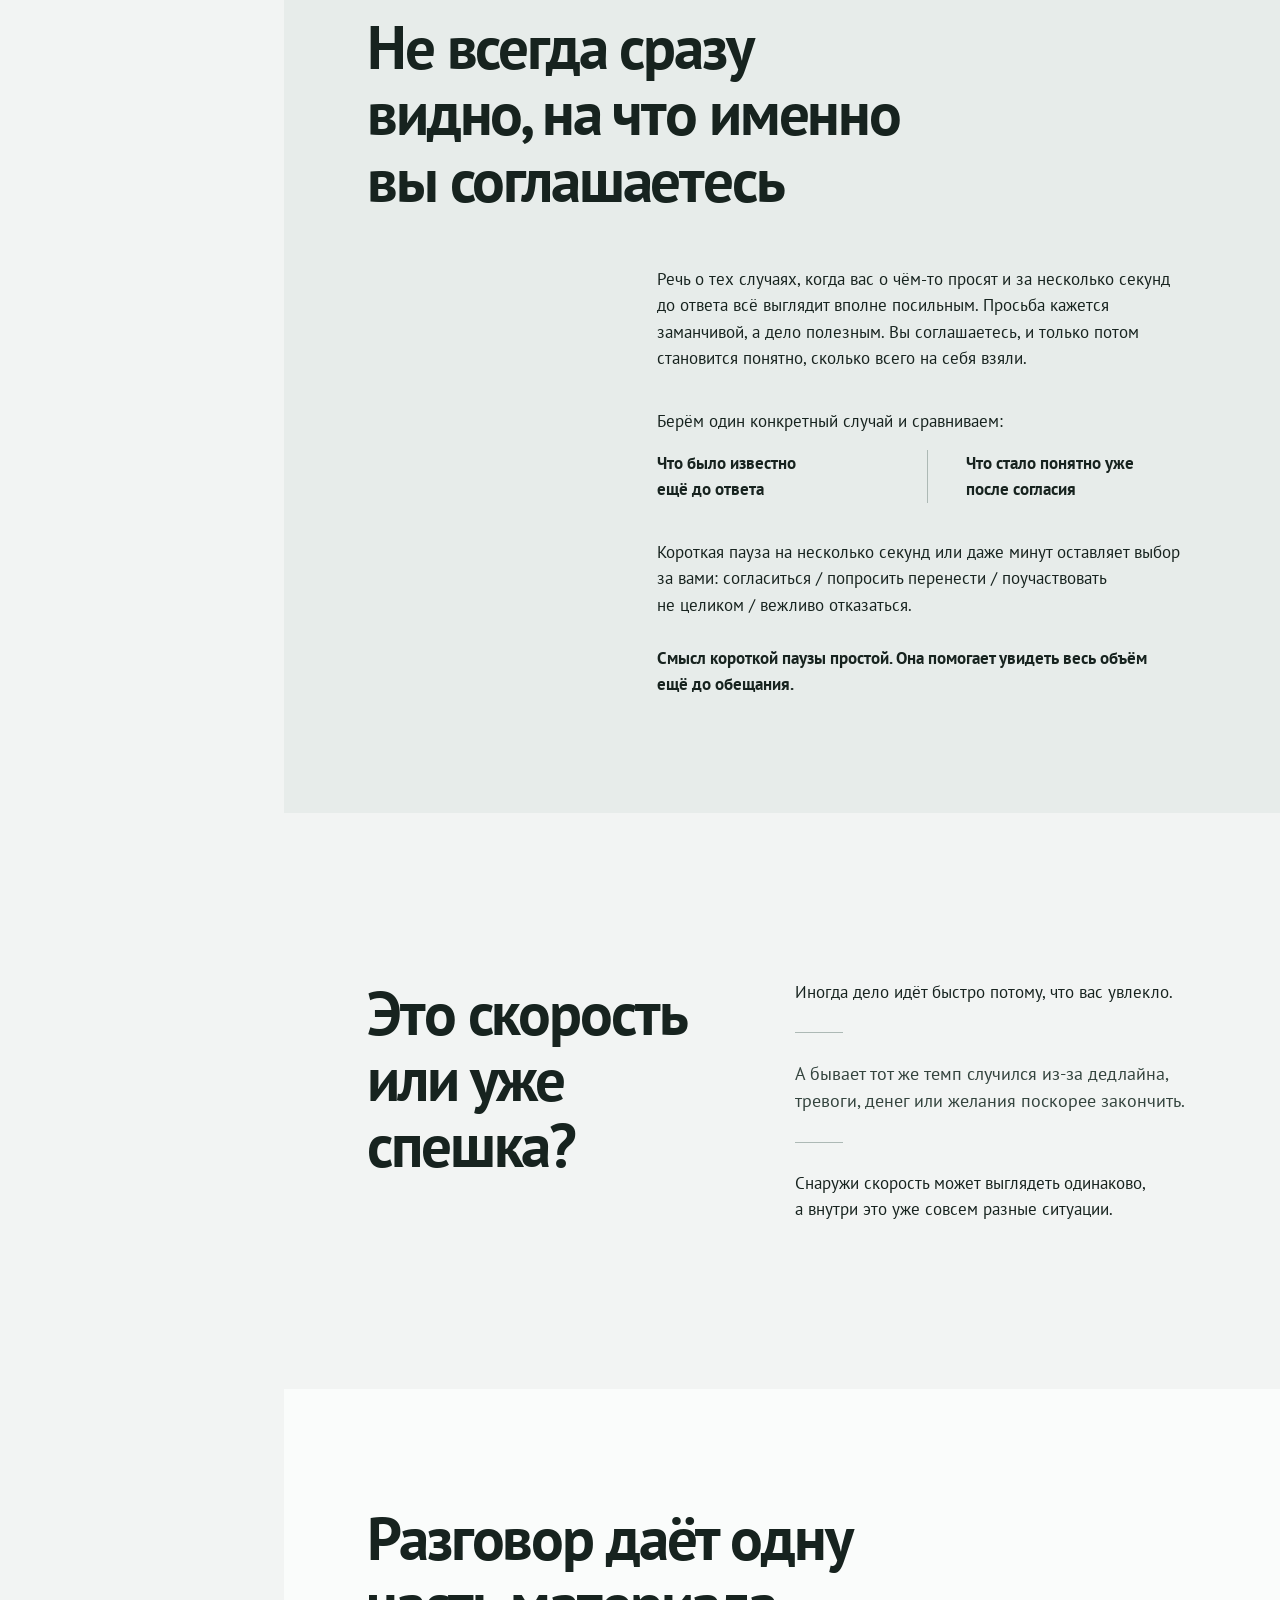
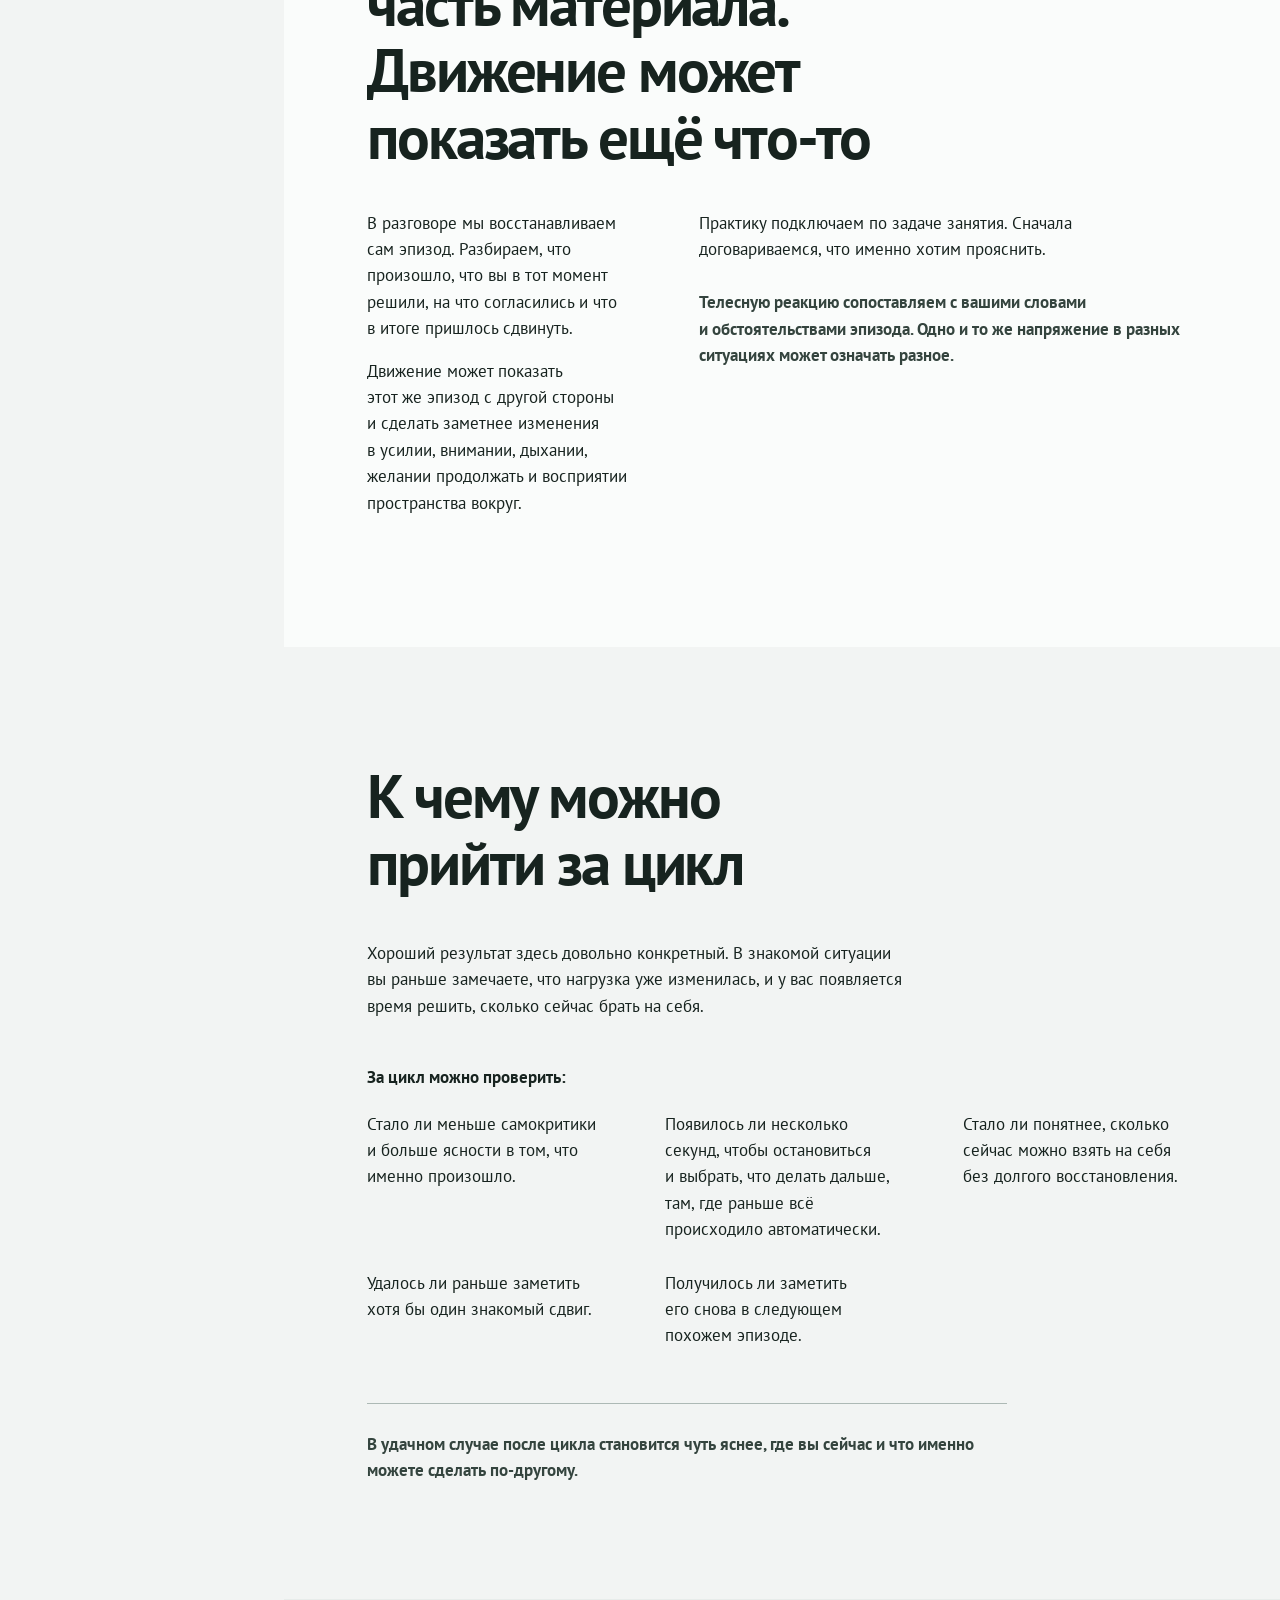
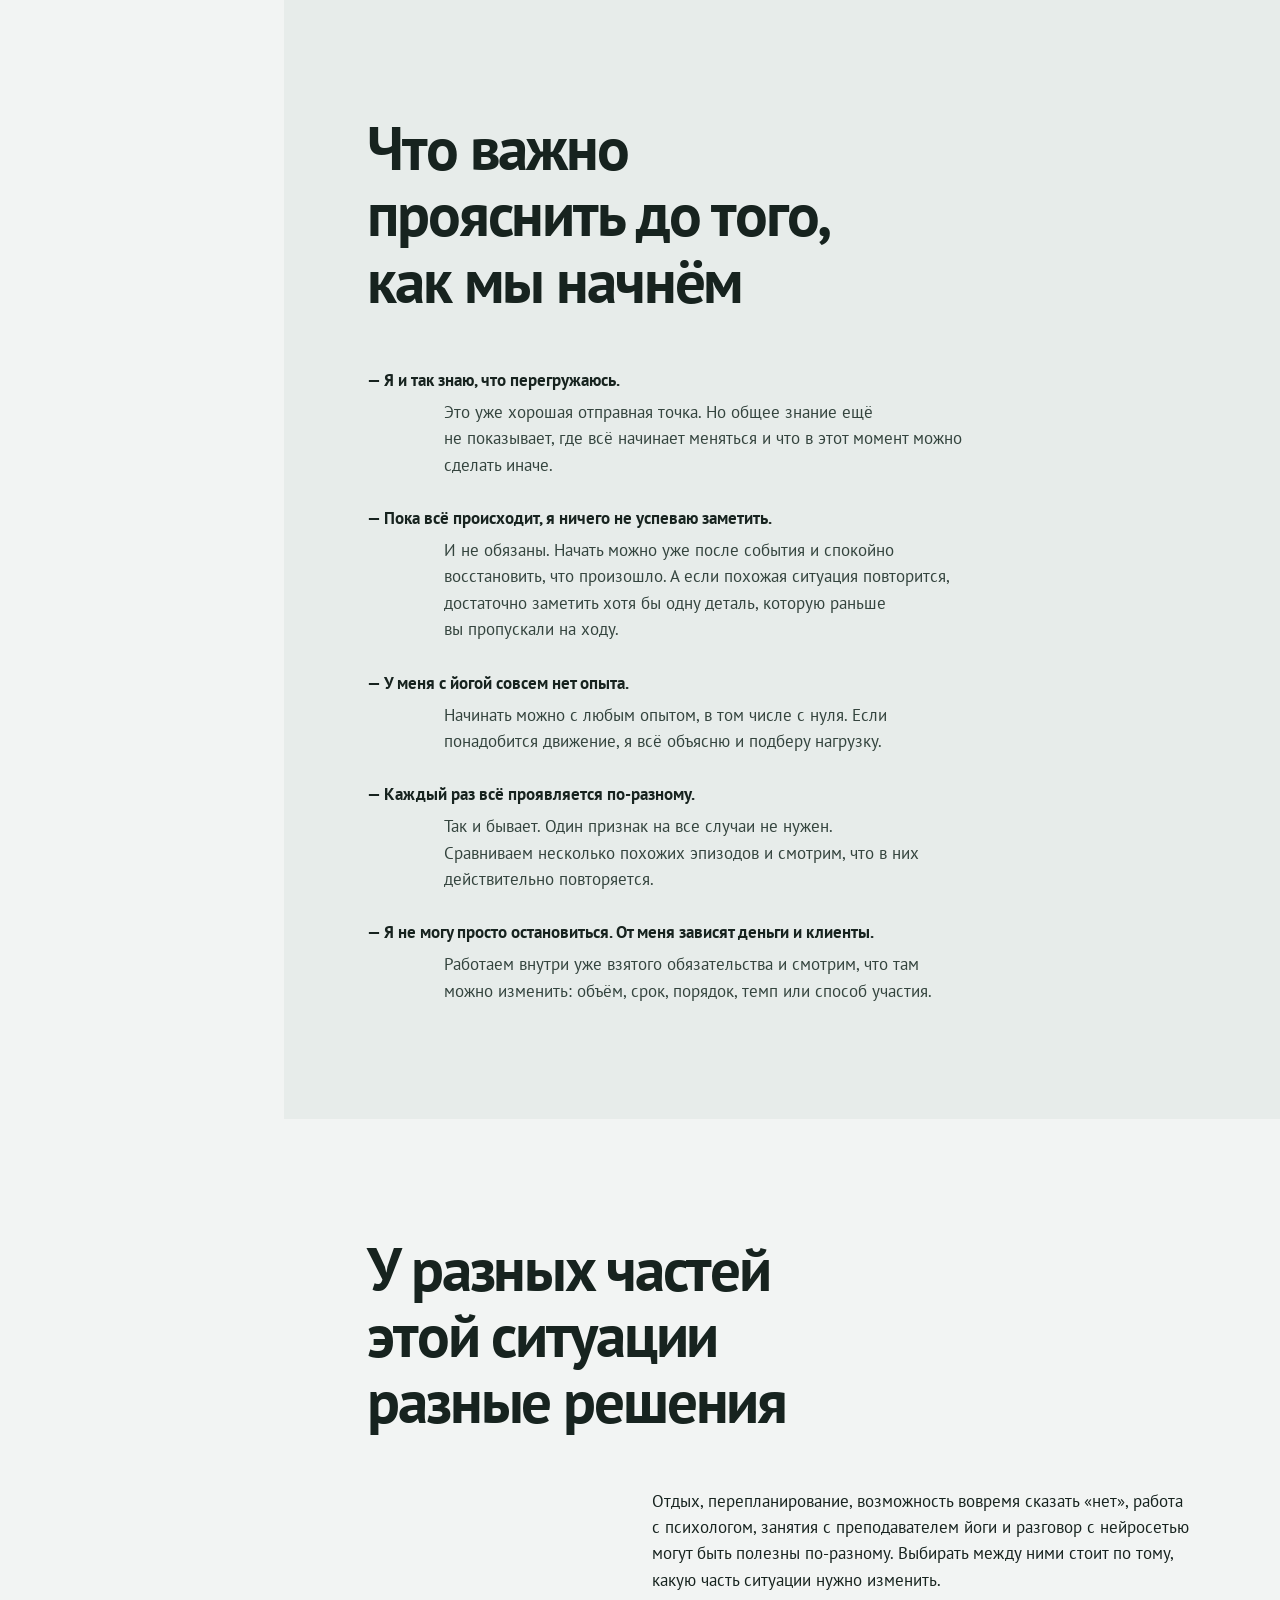
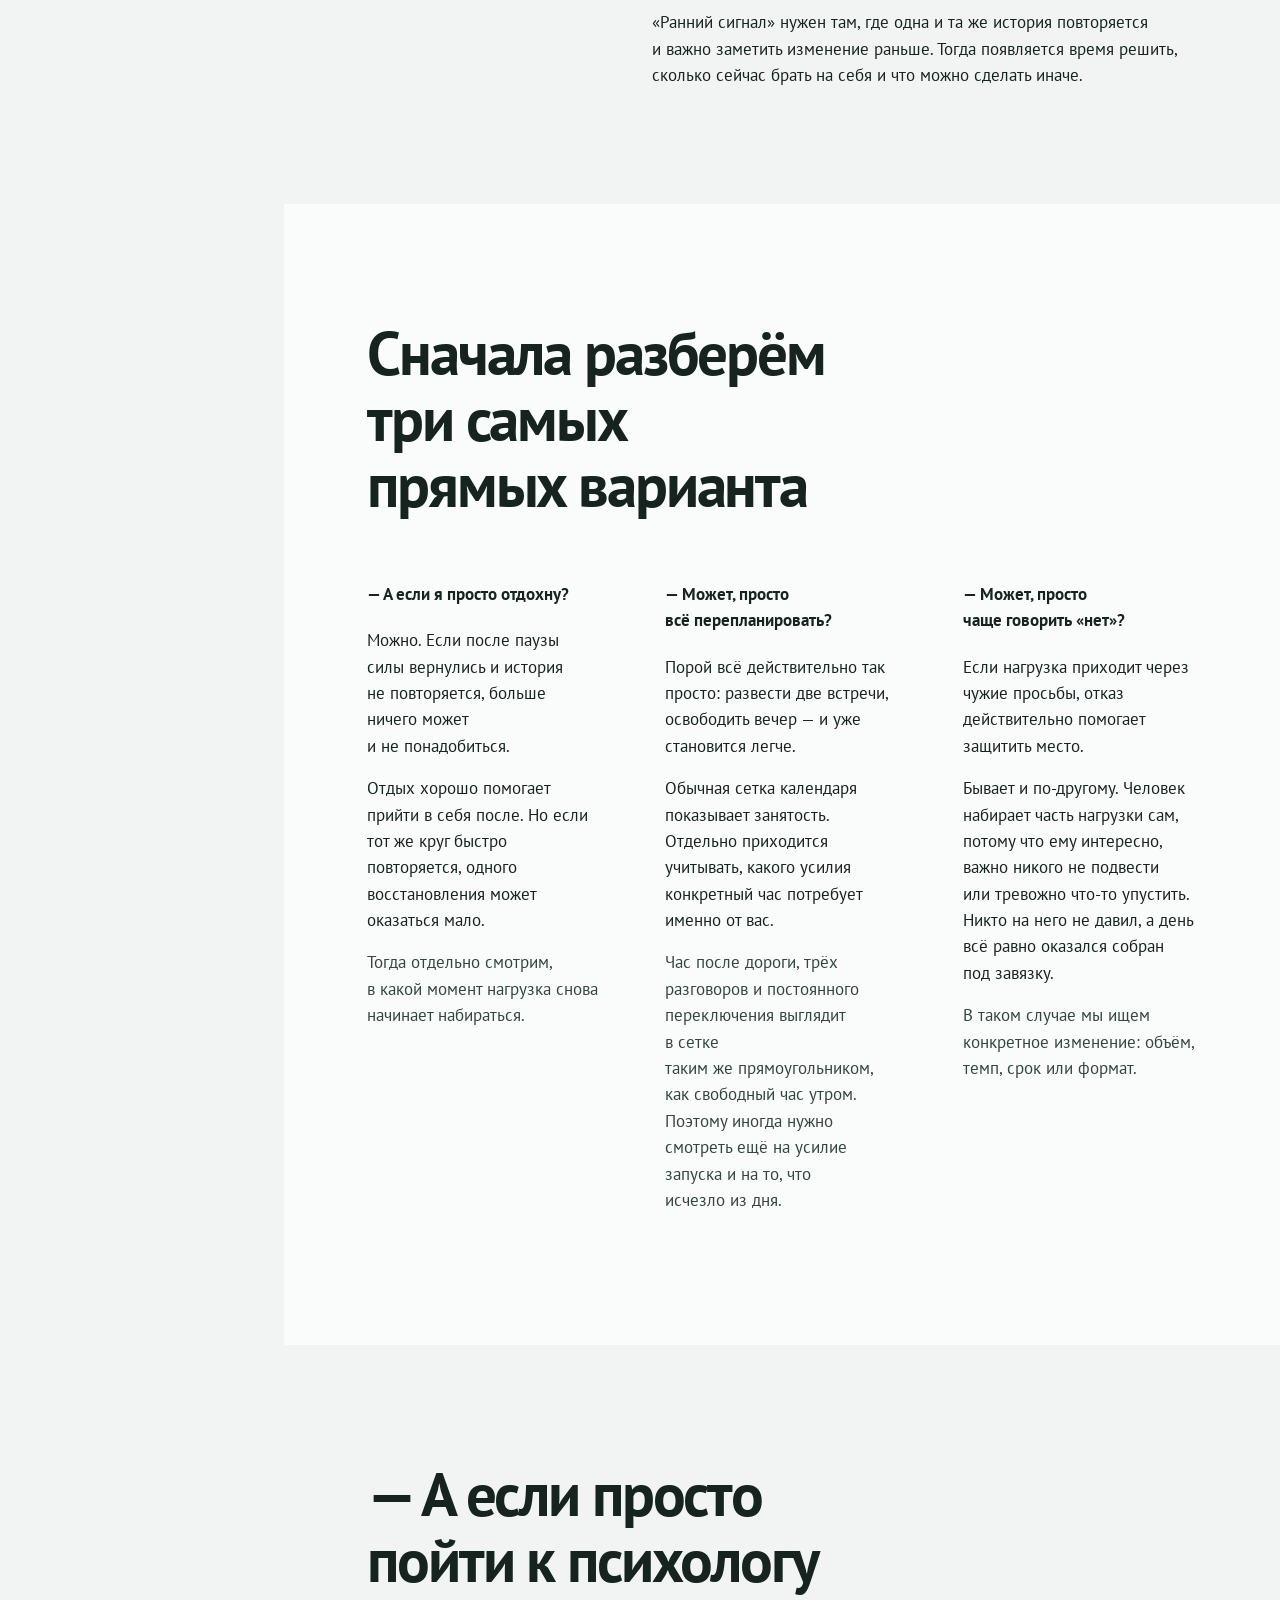
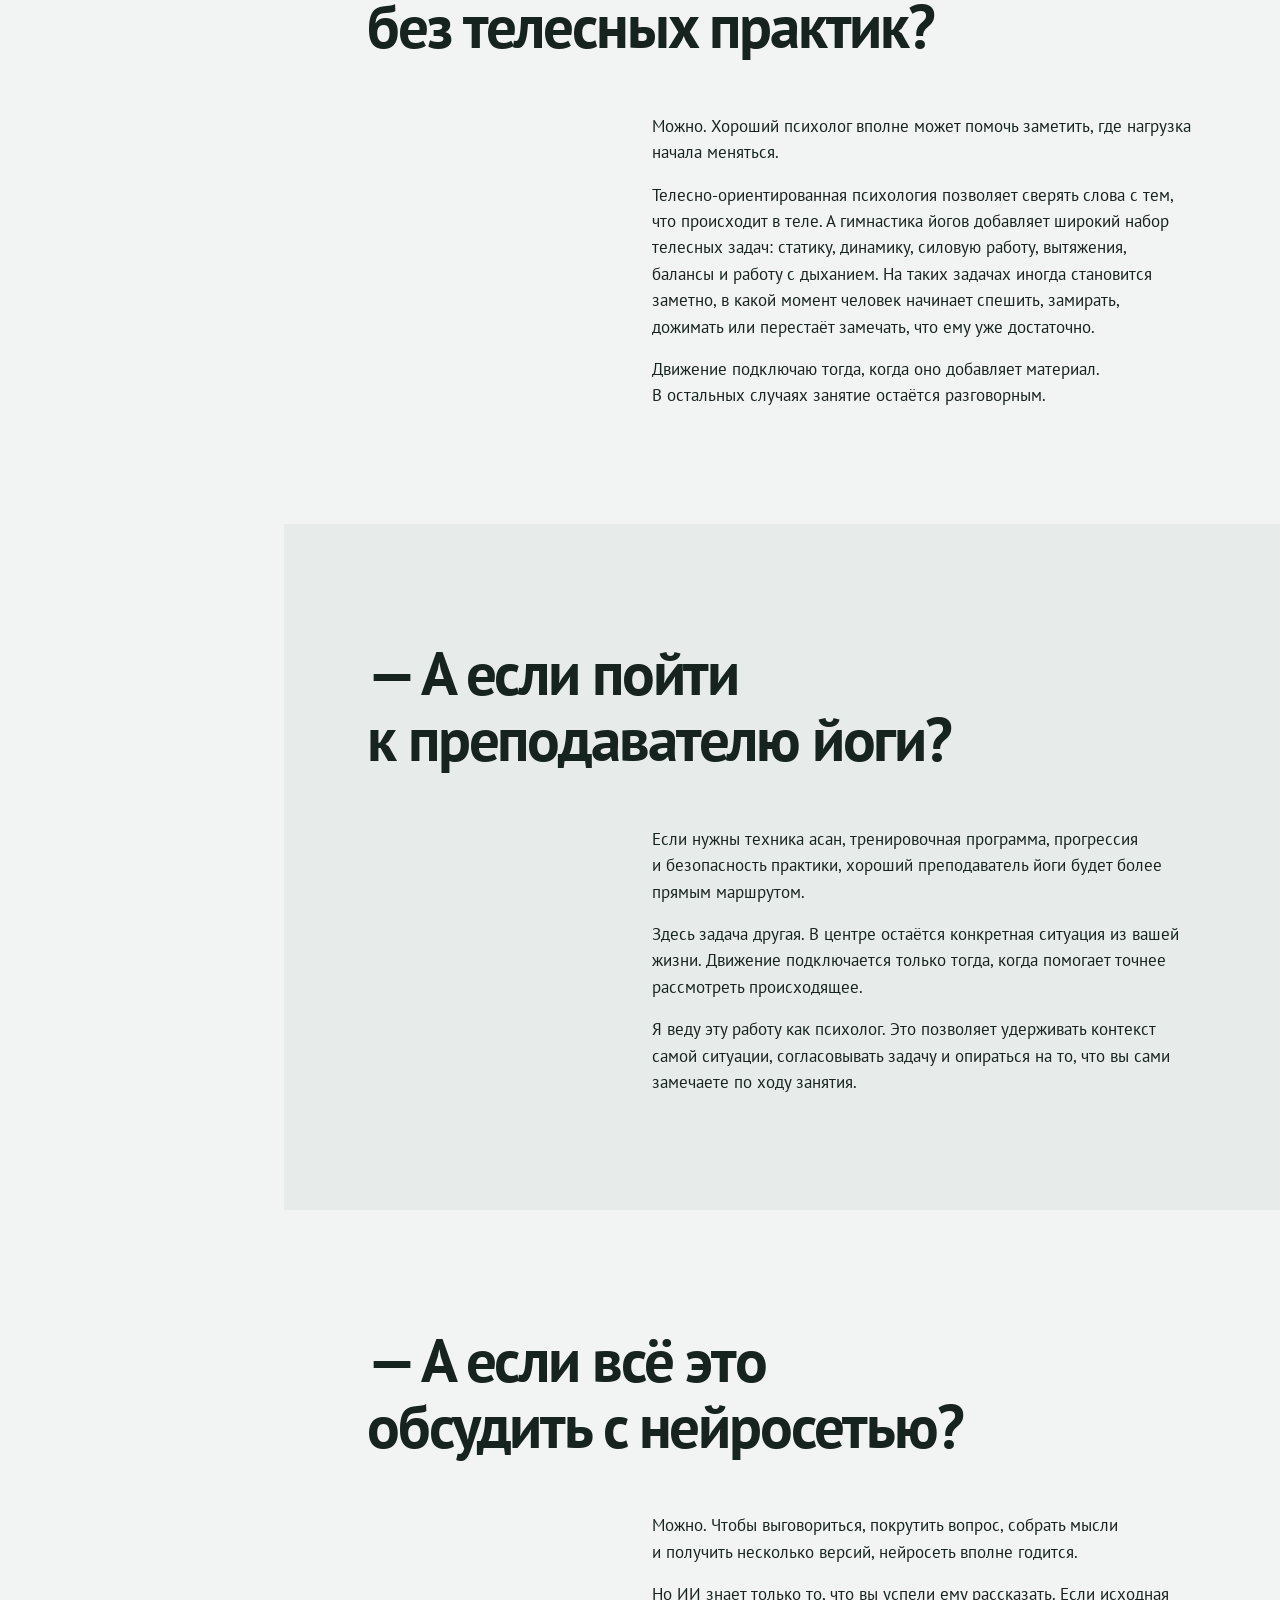
==== commit c06bffd4: "Publish accepted Ranniy Signal landing" ====
--- a/index.html
+++ b/index.html
@@ -1,14 +1,15 @@
-<!DOCTYPE html>
+<!doctype html>
 <html lang="ru">
 <head>
 <meta charset="utf-8">
 <meta name="viewport" content="width=device-width, initial-scale=1">
 <meta name="description" content="Легко не заметить, каких усилий уже требует то, что всё ещё получается. Персональный формат Александра Легостаева.">
 <meta name="robots" content="index,follow,max-snippet:-1,max-image-preview:large,max-video-preview:-1">
+<meta name="google-site-verification" content="CJWf83_AomickQQKsF2iidF2iI5WIWpK-iv3ULWANqI">
 <meta name="referrer" content="strict-origin-when-cross-origin">
 <meta name="theme-color" content="#f2f4f3">
 <meta name="color-scheme" content="light">
-<meta http-equiv="Content-Security-Policy" content="default-src 'self'; base-uri 'self'; connect-src 'none'; font-src 'self'; form-action 'none'; frame-src 'none'; img-src 'self' data:; media-src 'none'; object-src 'none'; script-src 'self' 'sha256-b0z3Fn30HKZB9fRJmI+VSM2cDlhObu0yIOI02kTB+Yc='; style-src 'self'; upgrade-insecure-requests">
+<meta http-equiv="Content-Security-Policy" content="default-src 'self'; base-uri 'self'; connect-src 'none'; font-src 'self'; form-action 'none'; frame-src 'none'; img-src 'self' data:; media-src 'none'; object-src 'none'; script-src 'self' 'sha256-F+OeGG4ukYXRvRmwjxygtl28gNcW0t0xVojAZxwnCno='; style-src 'self'; upgrade-insecure-requests">
 <title>Мера момента: Ранний сигнал — Александр Легостаев</title>
 <link rel="canonical" href="https://aleksandrlegostaev.ru/mera-momenta/ranniy-signal/">
 <link rel="icon" href="/assets/favicon.svg" type="image/svg+xml">
@@ -16,7 +17,6 @@
 <link rel="preload" href="/assets/fonts/pt-sans-regular.woff2" as="font" type="font/woff2" crossorigin>
 <link rel="preload" href="/assets/fonts/pt-sans-bold.woff2" as="font" type="font/woff2" crossorigin>
 <link rel="stylesheet" href="/assets/site.css">
-<link rel="stylesheet" href="/assets/hero-k23.css">
 <script src="/assets/site.js" defer></script>
 <meta property="og:type" content="website">
 <meta property="og:locale" content="ru_RU">
@@ -32,440 +32,341 @@
 <meta name="twitter:title" content="Мера момента: Ранний сигнал — Александр Легостаев">
 <meta name="twitter:description" content="Легко не заметить, каких усилий уже требует то, что всё ещё получается. Персональный формат Александра Легостаева.">
 <meta name="twitter:image" content="https://aleksandrlegostaev.ru/assets/images/mera-momenta-ranniy-signal-og.png">
-<script type="application/ld+json">{"@context":"https://schema.org","@graph":[{"@type":"WebSite","@id":"https://aleksandrlegostaev.ru/#website","url":"https://aleksandrlegostaev.ru/","name":"Александр Легостаев","inLanguage":"ru"},{"@type":"Person","@id":"https://aleksandrlegostaev.ru/#alexander-legostaev","name":"Александр Легостаев","url":"https://aleksandrlegostaev.ru/","jobTitle":["психолог","преподаватель йоги"],"knowsAbout":["гимнастика йогов","телесно-ориентированная психология","индивидуальная онлайн-работа"]},{"@type":"Service","@id":"https://aleksandrlegostaev.ru/mera-momenta/ranniy-signal/#service","name":"Мера момента: Ранний сигнал","description":"Легко не заметить, каких усилий уже требует то, что всё ещё получается. Персональный формат Александра Легостаева.","url":"https://aleksandrlegostaev.ru/mera-momenta/ranniy-signal/","provider":{"@id":"https://aleksandrlegostaev.ru/#alexander-legostaev"},"serviceType":"Персональный формат индивидуальных онлайн-занятий","offers":{"@type":"Offer","price":"24000","priceCurrency":"RUB","description":"Первый цикл: четыре индивидуальных онлайн-занятия по 60–75 минут","url":"https://aleksandrlegostaev.ru/mera-momenta/ranniy-signal/"}},{"@type":"WebPage","@id":"https://aleksandrlegostaev.ru/mera-momenta/ranniy-signal/#webpage","url":"https://aleksandrlegostaev.ru/mera-momenta/ranniy-signal/","name":"Мера момента: Ранний сигнал — Александр Легостаев","description":"Легко не заметить, каких усилий уже требует то, что всё ещё получается. Персональный формат Александра Легостаева.","inLanguage":"ru","datePublished":"2026-07-15","dateModified":"2026-08-20","isPartOf":{"@id":"https://aleksandrlegostaev.ru/#website"},"about":{"@id":"https://aleksandrlegostaev.ru/mera-momenta/ranniy-signal/#service"},"primaryImageOfPage":{"@type":"ImageObject","url":"https://aleksandrlegostaev.ru/assets/images/mera-momenta-ranniy-signal-og.png","width":1200,"height":630}}]}</script>
+<script type="application/ld+json">{"@context":"https://schema.org","@graph":[{"@type":"WebSite","@id":"https://aleksandrlegostaev.ru/#website","url":"https://aleksandrlegostaev.ru/","name":"Александр Легостаев","inLanguage":"ru"},{"@type":"Person","@id":"https://aleksandrlegostaev.ru/#alexander-legostaev","name":"Александр Легостаев","url":"https://aleksandrlegostaev.ru/","jobTitle":["психолог","преподаватель йоги"],"knowsAbout":["гимнастика йогов","телесно-ориентированная психология","индивидуальная онлайн-работа"]},{"@type":"Service","@id":"https://aleksandrlegostaev.ru/mera-momenta/ranniy-signal/#service","name":"Мера момента: Ранний сигнал","description":"Легко не заметить, каких усилий уже требует то, что всё ещё получается. Персональный формат Александра Легостаева.","url":"https://aleksandrlegostaev.ru/mera-momenta/ranniy-signal/","provider":{"@id":"https://aleksandrlegostaev.ru/#alexander-legostaev"},"serviceType":"Персональный формат индивидуальных онлайн-занятий","offers":{"@type":"Offer","price":"24000","priceCurrency":"RUB","description":"Первый цикл: четыре индивидуальных онлайн-занятия по 60–75 минут","url":"https://aleksandrlegostaev.ru/mera-momenta/ranniy-signal/"}},{"@type":"WebPage","@id":"https://aleksandrlegostaev.ru/mera-momenta/ranniy-signal/#webpage","url":"https://aleksandrlegostaev.ru/mera-momenta/ranniy-signal/","name":"Мера момента: Ранний сигнал — Александр Легостаев","description":"Легко не заметить, каких усилий уже требует то, что всё ещё получается. Персональный формат Александра Легостаева.","inLanguage":"ru","datePublished":"2026-07-15","dateModified":"2026-09-02","isPartOf":{"@id":"https://aleksandrlegostaev.ru/#website"},"about":{"@id":"https://aleksandrlegostaev.ru/mera-momenta/ranniy-signal/#service"},"primaryImageOfPage":{"@type":"ImageObject","url":"https://aleksandrlegostaev.ru/assets/images/mera-momenta-ranniy-signal-og.png","width":1200,"height":630}}]}</script>
 </head>
-<body class="glyph-route-sharp route-page">
-<a class="skip-link" href="#top">Перейти к содержанию</a>
-<header class="mobile-header">
-<a class="mobile-header__brand" href="#top">Александр Легостаев</a>
-<details class="mobile-menu">
-<summary>Разделы</summary>
-<div class="mobile-menu__panel">
-<p class="eyebrow">МЕРА МОМЕНТА · РАННИЙ СИГНАЛ</p>
-<nav aria-label="Разделы страницы в мобильном меню" class="mobile-nav"><a href="#s-chem-mozhno-priyti">С чем можно прийти</a>
-<a href="#telo-i-praktika">Тело и практика</a>
-<a href="#kak-prohodit-rabota">Как проходит работа</a>
-<a href="#chto-daet-tsikl">Что может дать цикл</a>
-<a href="#pervyi-tsikl">Первый цикл</a>
-<a href="#kto-vedet">Кто ведёт</a>
-<a href="#voprosy">Вопросы о формате</a></nav>
-<a class="write-link" href="https://t.me/aleksandr_legostaev">Написать</a>
-</div>
-</details>
-</header>
-<div class="site-shell">
-<aside aria-label="Навигация по формату" class="sidebar">
-<div class="sidebar__identity">
-<a class="author-link" href="#top">Александр Легостаев</a>
-<p class="eyebrow">ПЕРСОНАЛЬНЫЙ ФОРМАТ</p>
-<a class="format-link format-wordmark" href="#top"><img alt="Мера момента" height="944" src="/assets/wordmarks/mera-momenta-070-fill.svg" width="6664"></a>
-<p class="eyebrow">ТЕКУЩИЙ ВХОД</p>
-<a aria-current="page" class="route-link route-wordmark" href="#top"><img alt="Ранний сигнал" height="787" src="/assets/wordmarks/early-signal-onest-700.svg" width="6497"></a>
-<svg aria-hidden="true" class="route-wave-cue" preserveAspectRatio="none" viewBox="0 0 76.8 4.8">
-<path class="cue-pale" d="M0 4.8V2.65C6.2 1.65 16.7 3.25 24.53 .35V4.8Z"></path>
-<path class="cue-dark" d="M27.73 4.8V1.95C39 .2 58.5 3.25 76.8 .55V4.8Z"></path>
-</svg>
-</div>
-<p class="eyebrow sidebar__section-label">НА СТРАНИЦЕ</p>
-<nav aria-label="Разделы страницы в боковом меню" class="section-nav"><a href="#s-chem-mozhno-priyti">С чем можно прийти</a>
-<a href="#telo-i-praktika">Тело и практика</a>
-<a href="#kak-prohodit-rabota">Как проходит работа</a>
-<a href="#chto-daet-tsikl">Что может дать цикл</a>
-<a href="#pervyi-tsikl">Первый цикл</a>
-<a href="#kto-vedet">Кто ведёт</a>
-<a href="#voprosy">Вопросы о формате</a></nav>
-<a class="write-link" href="https://t.me/aleksandr_legostaev">Написать</a>
-</aside>
-<main class="page">
-<section class="screen screen-01" id="top">
-<svg aria-hidden="true" class="threshold-wave-cue" preserveAspectRatio="none" viewBox="0 0 168 7.9">
-<path class="cue-pale" d="M0 7.9V4.8C22 3.3 54 6.2 80.8 3.3V7.9Z"></path>
-<path class="cue-pale" d="M84 7.9V2.4C94 .2 108 5.8 116.32 0V7.9Z"></path>
-<path class="cue-dark" d="M119.52 7.9V2.6C134 .2 152 5.6 168 .2V7.9Z"></path>
-</svg>
-<div class="screen-inner">
-<div class="copy-node node-1 hero-copy"><h1 class="hero-wordmarks" id="мера-момента-ранний-сигнал"><span class="visually-hidden">Мера момента: Ранний сигнал</span><img alt="" aria-hidden="true" class="hero-master-wordmark" height="944" src="/assets/wordmarks/mera-momenta-070-fill.svg" width="6664"><img alt="" aria-hidden="true" class="hero-route-wordmark" height="787" src="/assets/wordmarks/early-signal-onest-700.svg" width="6497"></h1>
-<p><strong>персональный формат Александра Легостаева</strong></p>
-<h2 id="легко-не-заметить-каких-усилий-уже-требует-то-что-всё-ещё-получается">легко не заметить, каких усилий уже требует то, что всё ещё получается</h2>
-<div class="hero-body-copy"><p>Один из входов в работу — ситуации, в которых нагрузка становится заметна слишком поздно. Всё нужное сделано, день закончился, и только тогда становится понятно: напряжение в теле так и не ушло, а на что-то следующее сил уже не осталось.</p>
-<p>Вот это уже можно разбирать. В основе работы — гимнастика йогов и телесно-ориентированная психология. Опыт йоги не обязателен.</p>
-<p>Работа строится циклами по четыре индивидуальных онлайн-занятия. Первый цикл — самостоятельный отрезок: после него можно остановиться или продолжить работу с другими эпизодами и темами.</p></div></div>
-<div class="copy-node node-2"><p><a class="cta-link" href="https://t.me/aleksandr_legostaev">Записаться на вводный созвон</a></p>
-<p><code>15–20 минут · можно без подробной предыстории · понять, подходит ли формат</code></p></div>
-</div>
-</section>
-<section class="screen screen-02" id="poka-poluchaetsya">
-<div class="screen-inner">
-<div class="copy-node node-1"><h2 class="heading-lines" id="пока-получается-легко-решить-что-всё-нормально"><span>Пока получается,</span><span>легко решить,</span><span>что всё нормально</span></h2></div>
-<div class="copy-node node-2"><ul class="result-list"><li><svg aria-hidden="true" class="mm-mark mm-check" focusable="false" viewBox="0 0 24 24">
-<circle class="mm-check__frame" cx="12" cy="12" r="10"></circle>
-<path class="mm-check__short" d="M3.5 12.2 L9.2 17.3"></path>
-<path class="mm-check__long" d="M9.2 17.3 L21 5.2"></path>
-</svg><span>Дело сделано</span></li><li><svg aria-hidden="true" class="mm-mark mm-check" focusable="false" viewBox="0 0 24 24">
-<circle class="mm-check__frame" cx="12" cy="12" r="10"></circle>
-<path class="mm-check__short" d="M3.5 12.2 L9.2 17.3"></path>
-<path class="mm-check__long" d="M9.2 17.3 L21 5.2"></path>
-</svg><span>Встреча проведена</span></li><li><svg aria-hidden="true" class="mm-mark mm-check" focusable="false" viewBox="0 0 24 24">
-<circle class="mm-check__frame" cx="12" cy="12" r="10"></circle>
-<path class="mm-check__short" d="M3.5 12.2 L9.2 17.3"></path>
-<path class="mm-check__long" d="M9.2 17.3 L21 5.2"></path>
-</svg><span>На сообщение ответили</span></li><li><svg aria-hidden="true" class="mm-mark mm-check" focusable="false" viewBox="0 0 24 24">
-<circle class="mm-check__frame" cx="12" cy="12" r="10"></circle>
-<path class="mm-check__short" d="M3.5 12.2 L9.2 17.3"></path>
-<path class="mm-check__long" d="M9.2 17.3 L21 5.2"></path>
-</svg><span>Срок выдержан</span></li><li><svg aria-hidden="true" class="mm-mark mm-check" focusable="false" viewBox="0 0 24 24">
-<circle class="mm-check__frame" cx="12" cy="12" r="10"></circle>
-<path class="mm-check__short" d="M3.5 12.2 L9.2 17.3"></path>
-<path class="mm-check__long" d="M9.2 17.3 L21 5.2"></path>
-</svg><span>Следующая задача уже начата</span></li>
-<li><svg aria-hidden="true" class="mm-mark mm-check" focusable="false" viewBox="0 0 24 24">
-<circle class="mm-check__frame" cx="12" cy="12" r="10"></circle>
-<path class="mm-check__short" d="M3.5 12.2 L9.2 17.3"></path>
-<path class="mm-check__long" d="M9.2 17.3 L21 5.2"></path>
-</svg><s>Значит, всё нормально</s></li></ul></div>
-<div class="copy-node node-3"><p>Если смотреть только на эти пять галочек, всё нормально. Работа идёт, сроки не сорваны, со стороны вообще не к чему придраться.</p>
-<p>Иногда только потом становится видно, как всё это далось. После работы нет сил на собственные дела. Вечером кто-то просит немного помочь. Помочь несложно. Только ради этого что-то своё снова приходится отменять. После выходных уже к середине недели опять нужен отдых. Перед знакомой задачей приходится долго раскачиваться, а потом ещё дожимать её.</p>
-<p>Пока вы заняты работой, первым виден результат: сделано. А сколько пришлось собираться, что отложилось и сколько сил осталось, становится понятно только после остановки.</p>
-<p>Такая галочка отвечает на один вопрос:</p>
-<p><strong>получилось ли сделать.</strong></p>
-<p>И не отвечает на другой:</p>
-<p><strong>каких усилий это уже потребовало.</strong></p></div>
-<div class="copy-node node-4 plain-comparison"><p>Что получилось — видно сразу.</p><p>Как это далось — выясняется позже.</p></div>
-</div>
-</section>
-<section class="screen screen-03" id="proverka-epizoda">
-<svg aria-hidden="true" class="section-wave-cue" preserveAspectRatio="none" viewBox="0 0 76.8 4.8">
-<path class="cue-pale" d="M0 4.8V2.65C6.2 1.65 16.7 3.25 24.53 .35V4.8Z"></path>
-<path class="cue-dark" d="M27.73 4.8V1.95C39 .2 58.5 3.25 76.8 .55V4.8Z"></path>
-</svg>
-<div class="screen-inner">
-<div class="copy-node node-1"><h2 id="попробуйте-проверить-это-на-одном-эпизоде">Чтобы начать разбор, одного недавнего эпизода достаточно</h2>
-<p>Всю неделю разбирать не нужно. Возьмите что-то одно, что вы недавно довели до конца. Дальше два вопроса. Важно не склеивать их в один.</p></div>
-<div class="copy-node node-2"><h3 id="что-получилось">Что получилось?</h3>
-<p>Обычно ответ помещается в одну строку.</p></div>
-<div class="copy-node node-3"><h3 id="когда-стало-понятно-как-это-далось">А когда стало понятно, как вам это далось?</h3>
-<p>Ещё по ходу?</p>
-<p>Сразу после?</p>
-<p>Только вечером, когда уже не хотелось ни с кем разговаривать?</p>
-<p>На следующий день?</p>
-<p>Когда из-за этого пришлось перенести что-то ещё?</p>
-<p>Когда тело уже отозвалось напряжением, слабостью или головной болью?</p>
-<p>Первый ответ обычно находится сразу. Второй иногда догоняет только через несколько часов или на следующий день.</p>
-<p>Вот этот разрыв и важен. Результат уже виден. Сколько сил он потребовал — ещё нет.</p>
-<p><strong>Здесь и нужен ранний сигнал.</strong></p></div>
-</div>
-</section>
-<section class="screen screen-04" id="ranishe-posledstviy">
-<div class="screen-inner">
-<div class="copy-node node-1"><h2 id="увидеть-начало-раньше-чем-придётся-разбирать-последствия">Увидеть начало, пока ещё можно что‑то поменять</h2>
-<p>Тот же недавний эпизод теперь прокручиваем назад. По шагам:</p></div>
-<div class="copy-node node-2"><ul>
-<li><p>чем день уже был занят</p></li>
-<li><p>откуда взялось ещё одно дело</p></li>
-<li><p>почему вы согласились или продолжили</p></li>
-<li><p>где понадобилось больше собранности</p></li>
-<li><p>что ради этого сдвинулось или выпало</p></li>
-<li><p>что стало заметно сразу, а что позже</p></li>
-<li><p>где объём, темп или порядок ещё можно было попробовать изменить</p></li>
-</ul>
-<div class="reading-stack">
-<p>Обычно одной причины там нет. Само дело вполне могло вам подходить. Просто день уже был заполнен. Интерес смешался со сроком. Остановиться было тревожно. Кого-то не хотелось подвести. Вы согласились или продолжили, ещё не понимая, сколько места это займёт в дне и сколько сил заберёт.</p>
-<p>Иногда продолжать действительно хотелось. Тогда вопрос в объёме. Сколько сделать сейчас, чтобы после остались силы?</p>
-<p><strong>Вот этот момент и ищем. День уже начал переполняться, но здесь ещё можно было что-то поменять: объём, темп или порядок.</strong></p>
-</div></div>
-</div>
-</section>
-<section class="screen screen-05" id="s-chem-mozhno-priyti">
-<div class="screen-inner">
-<div class="copy-node node-1"><h2 id="с-чего-можно-начать-в-первом-цикле">С чего можно начать в первом цикле</h2>
-<p>Первый цикл — четыре занятия вокруг одной живой темы и нескольких связанных эпизодов.</p>
-<p>Ниже 6 мест, с которых можно начать. Обычно нужны не все. Берём те, которые действительно проявились в вашей ситуации.</p>
-<p>После четвёртого занятия останавливаемся и смотрим, что изменилось, что осталось прежним и что имеет смысл брать дальше.</p></div>
-<div class="copy-node node-2"><h3 id="где-всё-начинает-меняться-раньше-чем-становится-очевидно">Где всё начинает меняться</h3>
-<p>Чем всё закончилось, обычно видно хорошо:</p>
-<ul>
-<li><p>сил уже нет</p></li>
-<li><p>всё раздражает</p></li>
-<li><p>хочется отменить встречу</p></li>
-<li><p>невозможно переключиться</p></li>
-<li><p>тело начинает болеть</p></li>
-<li><p>приходится несколько дней приходить в себя</p></li>
-</ul>
-<p>На занятиях отматываем эпизод на несколько шагов назад. Не обязательно подробно разбирать всю историю. Иногда нужный момент проявляется прямо в разговоре. Иногда помогает отдельно посмотреть, что в этот момент происходило с движением, дыханием и напряжением.</p>
-<p>Смотрим, где знакомое дело впервые потребовало больше собранности. Вот с этим началом уже можно работать.</p></div>
-<div class="copy-node node-3"><h3 id="подходит-ли-это-дело-именно-этому-дню">Помещается ли это дело именно в сегодняшний день</h3>
-<p>Дело может быть важным, любимым, полезным или приносить деньги. Но сегодняшний день уже не пустой. В нём есть дорога, встречи, недосып, начатые задачи и необходимость потом восстановиться.</p>
-<p>Смотрим на весь контекст:</p>
-<ul>
-<li><p>чем день уже занят</p></li>
-<li><p>сколько будет переключений</p></li>
-<li><p>что придётся отодвинуть</p></li>
-<li><p>останется ли время на еду, движение и отдых</p></li>
-<li><p>не рассчитан ли план на силы, которых сегодня уже нет</p></li>
-</ul>
-<p>По календарю всё может сходиться. А при мысли о полном объёме дыхание уже становится короче, сжимаются плечи, грудь или живот, хочется замереть или поскорее со всем закончить.</p>
-<p>Это ещё не решение. Просто теперь в проверке есть информация, которой в календаре нет.</p></div>
-<div class="copy-node node-4"><h3 id="что-заставляет-продолжать">Откуда взялась скорость</h3>
-<p>Быстрый темп сам по себе ничего не доказывает. Иногда человеку правда интересно и хочется двигаться быстро. Иногда уже подгоняют дедлайн, тревога, деньги, обещание или желание поскорее снять внутреннее напряжение.</p>
-<p>Снаружи оба варианта похожи. Человек работает, отвечает, берётся за следующее. После иногда становится понятнее, что поддерживало этот темп и сколько сил он оставил.</p>
-<p>На занятиях разбираем, откуда взялась скорость и куда она ведёт именно сейчас.</p></div>
-<div class="copy-node node-5"><h3 id="когда-вы-соглашаетесь-раньше-чем-успеваете-всё-взвесить">Когда вы уже согласились, а объём стал понятен позже</h3>
-<p>Новая нагрузка не всегда начинается с большого решения. Чаще всё выглядит скромнее: ещё одна задача, ещё одно обещание, ещё один пункт на понедельник.</p>
-<p>В моменте это кажется небольшим. Иногда настоящий объём становится понятен только позже, когда дело уже приходится выполнять, переносить или отменять.</p>
-<p>На занятиях разбираем момент перед согласием и смотрим:</p>
-<ul>
-<li><p>сколько времени это займёт</p></li>
-<li><p>чего потребует</p></li>
-<li><p>хочется ли действительно этим заниматься</p></li>
-<li><p>что придётся отодвинуть</p></li>
-<li><p>в каком виде участие вообще возможно</p></li>
-</ul></div>
-<div class="copy-node node-6"><h3 id="не-всё-бросать--и-не-делать-на-пределе">Как сохранить главное и не исчезнуть из остального дня</h3>
-<p>Иногда продолжать действительно хочется, а весь объём в этот день не помещается. Тогда работу можно разделить на части, один этап перенести, два тяжёлых дела развести по времени, оставить главное или дождаться, пока закончится предыдущее.</p>
-<p>Это относится к работе, гимнастике йогов, тренировкам и любимым занятиям.</p>
-<p>Ищем вариант, после которого главное сделано, а вы не выпали из остальной жизни.</p></div>
-<div class="copy-node node-7"><h3 id="что-заняло-место-отдыха-практики-йоги-или-собственного-дела">Что постепенно заняло место отдыха и своих дел</h3>
-<p>Отдых, практика йоги и свои дела редко исчезают за один день. Их место постепенно занимают сообщения, обещания, небольшие задачи и проекты, которые жалко оставить. Туда же попадают занятия, которые раньше радовали, а теперь в основном требуют сил.</p>
-<p>В итоге кажется, что вы опять плохо себя организовали. А если разобрать конкретный эпизод, становится видно, чем именно заполнилось доступное время. Вот с этим уже можно работать.</p></div>
-</div>
-</section>
-<section class="screen screen-06" id="telo-i-praktika">
-<div class="screen-inner">
-<div class="copy-node node-1"><h2 id="тело-замечает-не-то-же-самое-что-список-дел">В списке всё сходится, а тело уже напряглось</h2>
-<p>Головой вы уже всё посчитали: времени хватает, задачи знакомые, должно поместиться. А тело тем временем ведёт себя так:</p></div>
-<div class="copy-node node-2"><ul>
-<li><p>дыхание становится короче</p></li>
-<li><p>напрягаются челюсть, плечи или живот</p></li>
-<li><p>двигаться свободно уже труднее</p></li>
-<li><p>внимание сужается</p></li>
-<li><p>хочется замереть, отвлечься или поскорее закончить</p></li>
-<li><p>уже непонятно, сколько сил осталось</p></li>
-</ul>
-<p>По одной напряжённой челюсти я выводов не делаю. Она не объясняет, что происходит, и сама по себе ничего не решает. Но в списке дел такой строки вообще нет, а в самом эпизоде она есть.</p>
-<p>Если я подключаю гимнастику йогов, мы отдельно смотрим, что происходит с дыханием, движением, напряжением и вниманием. Иногда в практике становится заметно то, что в разговоре пока проскочило: где вы уже торопитесь, в какой момент движение стало жёстче, где привычный объём потребовал больше усилий.</p>
-<p>После практики сверяем две вещи: что изменилось в состоянии и что теперь видно в самой ситуации. Если дышать стало спокойнее, это ещё не ответ на вопрос, что делать. Но, возможно, стало заметнее, где вы начали себя подгонять или какой объём уже требовал дополнительного усилия. Вот это можно проверять дальше.</p></div>
-</div>
-</section>
-<section class="screen screen-07" id="uznavanie">
-<div class="screen-inner">
-<div class="copy-node node-1"><h2 id="узнаёте-что-то-своё">Узнаёте что‑то своё?</h2>
-<p>Может быть, вам знаком хотя бы один такой эпизод:</p>
-<ul>
-<li><p>одно дело заканчивается — и следующее почти сразу встаёт на его место</p></li>
-<li><p>после отдыха проходит несколько дней, и в расписании снова прежний объём</p></li>
-<li><p>вы планируете день по своей лучшей версии, а проживать его приходится сегодняшними силами</p></li>
-<li><p>на просьбу отвечаете «да», а потом открываете календарь и не понимаете, куда это вообще поставить</p></li>
-<li><p>дедлайн уже рядом — вы резко собираетесь, всё сдаёте, а потом долго приходите в себя</p></li>
-<li><p>иногда вы не чувствуете тревогу как тревогу — просто кажется, что надо срочно что-нибудь сделать</p></li>
-<li><p>во время работы усталость почти не чувствуется, зато дома на собственную жизнь сил уже нет</p></li>
-<li><p>йога, тренировка, прогулка или отдых снова стоят в плане, но к вечеру их место уже заняло другое</p></li>
-<li><p>перенести одно дело вы решаете только тогда, когда уже приходится отменять другое</p></li>
-<li><p>головой всё ещё кажется, что объём нормальный, а челюсть уже сжата и дыхание стало короче</p></li>
-<li><p>в какой-то момент появляются слабость, головная боль или ощущение, что продолжать уже не получается</p></li>
-<li><p>привычный объём всё ещё получается, но собирать себя для него приходится всё сильнее</p></li>
-</ul></div>
-<div class="copy-node node-2"><p>Мне здесь не нужно, чтобы вы узнали себя во всём списке. Это не тест, и количество совпадений ничего не решает.</p>
-<p>Для начала достаточно одного эпизода, который уже повторялся и после которого вы снова думаете:</p>
-<p><strong>Почему я опять понял это только потом?</strong></p></div>
-</div>
-</section>
-<section class="screen screen-08" id="kak-prohodit-rabota">
-<div class="screen-inner">
-<div class="copy-node node-1"><h2 id="как-проходит-работа">Как проходит работа</h2>
-<p>Разговор и гимнастику я заранее по минутам не делю. Сначала смотрим, с чем человек пришёл и что именно в этой ситуации пока не сходится. Дальше решаем, оставаться в разговоре или переходить к практике.</p></div>
-<div class="copy-node node-2"><h3 id="начинаем-с-жизненной-ситуации">Начинаем с одного живого эпизода</h3>
-<p>Можно прийти с работой, проектом, трудным решением, конфликтом, усталостью, телесной реакцией или ощущением, что привычные дела стали даваться иначе.</p>
-<p>Красиво собранный запрос не нужен. Для начала хватает одной фразы:</p>
-<ul>
-<li><p>«Вроде всё сделал, а потом меня выключило»</p></li>
-<li><p>«Опять набрал слишком много»</p></li>
-<li><p>«После отдыха быстро вернулся в то же состояние»</p></li>
-<li><p>«Не понимаю, почему обычная работа стала так тяжело даваться»</p></li>
-<li><p>«Меня опять понесло»</p></li>
-<li><p>«Сроки меня включают, но я не хочу каждый раз так себя запускать»</p></li>
-</ul></div>
-<div class="copy-node node-3"><h3 id="обращаем-внимание-не-только-на-объяснение">Смотрим, что происходит прямо в разговоре</h3>
-<p>Важно не только то, что человек рассказывает. Я замечаю, если речь ускоряется, паузы исчезают, дыхание становится короче, а тело сильнее напрягается. Где-то человек замирает, где-то торопится поскорее добраться до решения.</p>
-<p>Я не читаю это как тайный код. Напряжённые плечи не объясняют ситуацию за человека. Это повод остановиться, назвать наблюдение и свериться: он сам замечает то же самое или нет.</p>
-<p>Иногда после такой сверки уже понятно, что именно мы сейчас проверяем. Иногда эпизод нужно разобрать подробнее.</p></div>
-<div class="copy-node node-4"><h3 id="подключаем-гимнастику-йогов-когда-она-помогает-работе">Переходим к практике, когда понятно зачем</h3>
-<p>Гимнастику йогов я подбираю под ситуацию, возможности тела и уровень подготовки. Практика может быть мягкой или более собранной. В неё могут входить движение, дыхание, внимание и обратная связь по ходу выполнения.</p>
-<p>Показывать гибкость или собирать красивую форму здесь не нужно. Готовой шпаргалки «услышал такую фразу — дал такую асану» тоже нет.</p>
-<p>Во время практики мы смотрим, что человек замечает в движении, дыхании и напряжении. После сверяем, что изменилось в состоянии и появилось ли новое наблюдение о самой ситуации.</p></div>
-<div class="copy-node node-5"><h3 id="смотрим-с-чем-человек-выходит">В конце смотрим, с чем человек выходит</h3>
-<p>Собираем то, что стало конкретнее и что можно проверить до следующего занятия:</p>
-<ul>
-<li><p>что, возможно, стоит убрать или перенести</p></li>
-<li><p>где попробовать сбавить темп</p></li>
-<li><p>какой объём проверить в следующий раз</p></li>
-<li><p>за каким сигналом понаблюдать</p></li>
-<li><p>что принести на следующее занятие</p></li>
-<li><p>как узнать знакомое место немного раньше</p></li>
-</ul>
-<p>Так появляются первые ориентиры. Пока предварительные. Следующие эпизоды показывают, удаётся ли по ним раньше узнать знакомое место и что в них нужно поправить.</p></div>
-</div>
-</section>
-<section class="screen screen-09" id="chto-daet-tsikl">
-<div class="screen-inner">
-<div class="copy-node node-1"><h2 id="что-может-дать-первый-цикл">Что может дать первый цикл</h2>
-<p>Четыре занятия — это один рабочий отрезок. Берём одну живую тему, смотрим, как она повторяется в нескольких эпизодах, и собираем то, что уже можно проверить в обычной жизни.</p></div>
-<div class="copy-node node-2"><p>В первом цикле смотрим:</p>
-<ul>
-<li><p>где ситуация начинает меняться</p></li>
-<li><p>что в ней можно заметить до привычного финала</p></li>
-<li><p>откуда берётся темп и куда он ведёт</p></li>
-<li><p>в какой момент особенно трудно остановиться</p></li>
-<li><p>что попробовать уменьшить, разделить, перенести или пока не добавлять</p></li>
-<li><p>что проверить в следующем похожем эпизоде</p></li>
-</ul>
-<p>После четвёртого занятия дальше по инерции не едем. Останавливаемся и сверяем:</p>
-<ul>
-<li><p>что изменилось</p></li>
-<li><p>что осталось прежним</p></li>
-<li><p>какие наблюдения подтвердились</p></li>
-<li><p>что пока осталось только предположением</p></li>
-</ul>
-<p>На этом можно закончить. Если тему имеет смысл продолжить, следующий цикл обсуждаем отдельно. Автоматически покупать его вместе с первым не нужно.</p>
-<p>К концу цикла смотрим на конкретные вещи: удалось ли раньше узнать знакомое место, попробовать другой объём или яснее назвать, что именно повторяется. Если нет, это тоже важно увидеть — и не выдавать предположение за рабочий ориентир.</p></div>
-</div>
-</section>
-<section class="screen screen-10" id="otlichiya">
-<div class="screen-inner">
-<div class="copy-node node-1"><h2 id="чем-эта-работа-отличается-от-отдельного-совета-или-практики">Почему одного способа может не хватить</h2>
-<p>Можно отдохнуть, переставить дела, научиться говорить «нет», пойти к психологу или преподавателю йоги, спросить нейросеть. Всё это рабочие варианты. Вопрос только в том, какую часть ситуации закрывает каждый.</p>
-<p>В «Мере момента» мы собираем в одном месте сам эпизод, разговор о нём, работу в движении и проверку в следующей похожей ситуации.</p></div>
-<div class="copy-node node-2"><h3 id="почему-не-просто-отдохнуть">А если я просто отдохну?</h3>
-<p>Можно. Пауза действительно помогает восстановиться. Если после неё силы вернулись и история не повторяется, больше ничего может и не понадобиться.</p>
-<p>Но отдых отвечает на вопрос, как прийти в себя после. И не всегда отвечает на другой: как тот же объём через несколько дней набрался снова. Если круг повторяется, мы разбираем не только усталость, но и весь маршрут до неё.</p></div>
-<div class="copy-node node-3"><h3 id="почему-не-просто-перепланировать-календарь">Может, мне просто всё перепланировать?</h3>
-<p>Иногда именно так. Развести две встречи, освободить вечер, убрать одно переключение уже полезно.</p>
-<p>Но календарь видит часы, а не их цену. Час после дороги, трёх разговоров и постоянного дёрганья между задачами выглядит в сетке точно так же, как свободный час утром.</p>
-<p>Поэтому мы смотрим не только на порядок дел, но и на переключения, усилие и то, что ради ещё одного пункта исчезло из дня.</p></div>
-<div class="copy-node node-4"><h3 id="почему-не-просто-научиться-говорить-нет">Тогда, может, просто чаще говорить «нет»?</h3>
-<p>Если нагрузка приходит через чужие просьбы, отказ действительно помогает защитить место. Тут спорить не с чем.</p>
-<p>Только часть объёма человек набирает сам: из интереса, ответственности, тревоги или желания никого не подвести. Никто не давил, а день всё равно собран под завязку. Здесь «нет» говорить уже некому.</p>
-<p>Мы ищем не универсальный отказ, а место выбора: изменить объём, темп, срок или сам способ участия.</p></div>
-<div class="copy-node node-5"><h3 id="почему-не-просто-поговорить">А если просто ходить к психологу и разговаривать?</h3>
-<p>Можно. Хороший психолог вполне может заметить, где нагрузка начала меняться. Разница здесь не в том, что разговор не работает.</p>
-<p>Телесно-ориентированная психология позволяет сверять слова с тем, что происходит в теле. А гимнастика йогов добавляет широкий набор телесных задач: статику, динамику, силу, вытяжение, баланс, работу с дыханием. Можно менять нагрузку и смотреть, где человек начинает спешить, замирать, дожимать или перестаёт замечать, что ему уже хватит.</p>
-<p>Если движение ничего не добавляет, занятие остаётся разговорным — просто тело из разговора не исчезает. Если добавляет, в следующий раз человек может раньше поймать себя в знакомом месте и попробовать сделать иначе.</p></div>
-<div class="copy-node node-6"><h3 id="почему-не-просто-позаниматься-йогой-или-подышать">А если просто пойти к преподавателю йоги?</h3>
-<p>Можно. Если нужны техника, регулярная практика и разумная нагрузка, хороший преподаватель йоги будет прямым маршрутом. Сама практика может снижать стресс и помогать лучше замечать тело.</p>
-<p>В «Раннем сигнале» жизнь не остаётся за дверью зала. Берём недавнюю ситуацию и пробуем разные телесные условия: статику, движение, силу, вытяжение, баланс. Где дыхание стало короче? Где захотелось поскорее закончить? Где человек перестал замечать, что уже устал?</p>
-<p>После занятия остаётся не только новое самочувствие. Становится понятнее, где в обычном дне начинается тот же сдвиг и что там можно поменять. Это одно из отличий «Раннего сигнала» от обычного занятия йогой.</p></div>
-<div class="copy-node node-7"><h3 id="а-если-всё-это-обсудить-с-нейросетью">А если всё это обсудить с нейросетью?</h3>
-<p>Можно. Чтобы выговориться, покрутить вопрос и получить несколько версий, нейросеть вполне годится.</p>
-<p>Только весь исходный материал она получает от вас. У разговорных моделей есть хорошо описанная склонность соглашаться с позицией пользователя, а многие из них дополнительно настроены отвечать тепло и поддерживающе. Поэтому иногда ваша версия событий просто возвращается в более убедительной редакции. Звучит складно, хотя настоящей проверки могло и не быть.</p>
-<p>В «Раннем сигнале» первая версия — ещё не результат. Можно остановиться на несостыковке, не согласиться с объяснением, сверить его с деталями эпизода и посмотреть, что происходит с состоянием человека прямо на занятии. Нейросеть пусть остаётся рядом как помощник. Просто не как единственный собеседник, который проверяет историю, известную ему только с ваших слов.</p></div>
-</div>
-</section>
-<section class="screen screen-11" id="voprosy">
-<div class="screen-inner">
-<div class="copy-node node-1"><h2 id="практические-вопросы-о-формате">О чём обычно спрашивают перед первым циклом</h2></div>
-<div class="copy-node node-2"><h3 id="в-моменте-я-всё-равно-ничего-не-замечаю">«В моменте я всё равно ничего не замечаю»</h3>
-<p>С этого и можно начать. Берём уже закончившийся эпизод и смотрим, что было до того, как всё стало очевидно: исчезла пауза, вырос темп, захотелось скорее закончить?</p>
-<p>Пока это не «ваш ранний сигнал», а версии. Следующая похожая ситуация их проверит: удалось ли заметить что-нибудь раньше или опять только после. Если нет — версию меняем, а не подгоняем под неё человека.</p></div>
-<div class="copy-node node-3"><h3 id="у-меня-каждый-раз-всё-проявляется-по-разному">«У меня каждый раз всё проявляется по-разному»</h3>
-<p>Так и может быть. В одном эпизоде короче дыхание, в другом пропадает пауза, в третьем усталость догоняет только вечером.</p>
-<p>Поэтому один волшебный признак не нужен. Смотрим, что всё-таки повторяется: вы ускоряетесь, дожимаете, соглашаетесь раньше оценки или поздно замечаете, что сил уже мало.</p>
-<p>Новый эпизод либо подтверждает этот рисунок, либо заставляет его поправить. И то и другое полезно: мы не охраняем красивую версию, а проверяем её.</p></div>
-<div class="copy-node node-4"><h3 id="я-и-так-знаю-что-перегружаюсь">«Я и так знаю, что перегружаюсь»</h3>
-<p>Хорошо. Значит, не придётся заново доказывать вам очевидное. Знать общий вывод и успеть воспользоваться им в конкретный день — всё-таки разные задачи.</p>
-<p>Берём один недавний эпизод и ищем место, где выбор ещё был: уменьшить объём, поменять срок или темп, не брать следующее. Телесная реакция может стать подсказкой, но не обязана.</p>
-<p>Нужен ориентир, который получится проверить в новой ситуации, а не ещё одно убедительное объяснение задним числом.</p></div>
-<div class="copy-node node-5"><h3 id="я-не-могу-отменить-все-обязательства">«Я не могу отменить все обязательства»</h3>
-<p>И не нужно. «Ранний сигнал» не требует сделать жизнь пустой.</p>
-<p>Иногда меняется одна вещь: объём, срок, порядок, темп или способ участия. Не всё бросить, а сохранить нужное так, чтобы одно обязательство не съело всё, что должно было быть после.</p></div>
-<div class="copy-node node-6"><h3 id="а-если-у-меня-нет-гибкости-и-опыта-йоги">«А если у меня нет гибкости и опыта йоги?»</h3>
-<p>Ничего страшного. Это не тест на растяжку и не входной экзамен в йогу.</p>
-<p>Я занимаюсь йогой с 2006 года и преподаю с 2010-го. Нагрузку подбираю под подготовку, состояние и возможности тела. Сложность формы здесь не цель.</p>
-<p>Нужен материал, на котором можно заметить движение, дыхание, усилие и возможность остановиться. Если практика сейчас ничего не добавляет, занятие может остаться разговорным.</p></div>
-<div class="copy-node node-7"><h3 id="почему-работа-идёт-циклами-по-четыре-встречи">Почему четыре занятия?</h3>
-<p>Четыре — не магическая дозировка и не обещание результата. Это граница первого рабочего отрезка.</p>
-<p>За цикл можно разобрать исходный эпизод, принести новый, проверить первую версию и после четвёртого занятия отдельно посмотреть, что изменилось. На этом цикл заканчивается.</p>
-<p>Продолжать автоматически не нужно: можно остановиться или отдельно решить, есть ли смысл брать следующий эпизод.</p></div>
-<div class="copy-node node-8"><h3 id="это-консультация-или-занятие-йогой">Это консультация или занятие йогой?</h3>
-<p>Это персональный формат на стыке телесно-ориентированной психологии и гимнастики йогов.</p>
-<p>Занятие может целиком пройти в разговоре. Движение подключается не по расписанию, а когда помогает точнее разобрать ситуацию: посмотреть, что меняется с темпом, усилием, дыханием и возможностью остановиться. Если не помогает — остаёмся в разговоре.</p>
-<p>«Мера момента» не является медицинской услугой и не заменяет медицинскую или психиатрическую помощь, когда она нужна.</p></div>
-<div class="copy-node node-9"><h3 id="когда-формат-может-не-подойти">Когда формат может не подойти?</h3>
-<p>Если нужен только класс йоги без разговора о жизненной ситуации, лучше выбрать обычное занятие.</p>
-<p>Если нужна медицинская или психиатрическая помощь, нужен другой основной формат и соответствующий специалист.</p>
-<p>Быстрого гарантированного результата здесь тоже нет. На вводном созвоне можно коротко сверить ситуацию и понять, подходит ли вам такой способ работы.</p></div>
-</div>
-</section>
-<section class="screen screen-12" id="format">
-<div class="screen-inner">
-<div class="copy-node node-1"><h2 id="как-устроен-формат">Как проходит первый цикл</h2>
-<p><strong>Первый цикл «Меры момента» — четыре индивидуальных онлайн-занятия. «Ранний сигнал» — один из входов, с которого можно начать.</strong></p>
-<p>Одно занятие длится <strong>60–75 минут</strong> и проходит в Zoom. Обычно занимаемся раз в неделю, в одном заранее выбранном слоте.</p>
-<p>После четвёртого занятия цикл заканчивается. Дальше можно остановиться или отдельно решить, продолжать ли.</p></div>
-<div class="copy-node node-2"><h3>На занятии</h3>
-<p>В одном занятии может быть больше разговора, в другом — больше практики. Начинаем с ситуации, с которой вы пришли: разбираем, что произошло, как это переживается и что происходит с телом.</p>
-<p>Если в этот раз есть смысл поработать в движении, подключаем гимнастику йогов. Нагрузку подбираю под вашу подготовку, состояние и задачу занятия.</p>
-<p>Если была практическая часть, её запись остаётся у вас. Её можно повторять между занятиями: упражнения уже знакомы, запись под рукой. Это возможность, а не обязательная домашняя программа.</p></div>
-<div class="copy-node node-3"><h3>Между занятиями</h3>
-<p>Большой обязательной программы нет. Обычно договариваемся только о том, на что обратить внимание до следующего занятия и что проверить, если похожая ситуация повторится.</p>
-<p>Это не отчётность. Если ничего нового не заметили, придумывать правильный ответ к следующему занятию не нужно.</p>
-<h3>Перед первым циклом</h3>
-<p>Сначала коротко созваниваемся на <strong>15–20 минут</strong>. Вы рассказываете, что происходит, я объясняю, как устроен формат, и вместе мы смотрим, подходит ли он вашей ситуации.</p></div>
-</div>
-</section>
-<section class="screen screen-13 portrait-profile" id="kto-vedet">
-<div class="screen-inner"><h2 id="кто-ведёт">Кто ведёт</h2><div class="author-grid"><figure class="author-profile">
-<picture class="author-picture">
-<source srcset="/assets/images/alexander-legostaev-profile-480.webp 480w, /assets/images/alexander-legostaev-profile-960.webp 960w" sizes="(max-width: 820px) min(calc(100vw - 2.5rem), 22rem), (max-width: 1180px) min(42vw, 16rem), 18rem" type="image/webp">
-<img alt="Александр Легостаев" decoding="async" height="1200" loading="lazy" src="/assets/images/alexander-legostaev-profile-960.webp" width="960">
-</picture>
-</figure><div class="copy-node node-1 author-facts">
-<div class="author-lead">
-<p>Меня зовут <strong>Александр Легостаев</strong>.</p>
-</div>
-<ul>
-<li>по первому образованию я <strong>инженер</strong>, специальность — информационные системы и технологии</li>
-<li>личная практика йоги — с <strong>2006 года</strong></li>
-<li>преподаю йогу — с <strong>2010 года</strong></li>
-<li><strong>2012–2020</strong> — преподавал в методической системе <strong>YOGA23</strong></li>
-<li>в <strong>2015 году</strong> начал обучение телесно-ориентированной психотерапии; прошёл программу профессиональной переподготовки — <strong>608 часов</strong>, квалификация <strong>«психолог»</strong>.</li>
-</ul></div><div class="copy-node node-2 author-method"><h3 id="сейчас-я-работаю-на-стыке-гимнастики-йогов-и-телесно-ориентированной-психологии">Сейчас я работаю на стыке гимнастики йогов и телесно-ориентированной психологии</h3>
-<p>На практике всё начинается с конкретной ситуации. Человек рассказывает, что произошло, и иногда уже по ходу становится заметно: здесь задержал дыхание, здесь напрягся, здесь захотелось поскорее закончить. Я не пытаюсь читать человека по плечам или дыханию. Плечи могут напрячься по десятку причин. Но момент, когда это произошло, уже можно разбирать.</p>
-<p>Здесь и сходятся телесно-ориентированная психология с гимнастикой йогов. Первая связывает рассказ с ощущениями, вторая добавляет движение и разную меру нагрузки. Можно поменять темп, опору или амплитуду и посмотреть, что вместе с этим происходит с дыханием, усилием и желанием продолжать.</p>
-<p>Меня интересует место этой реакции в последовательности: что было перед ней, что изменилось вместе с ней и повторяется ли это в других эпизодах. Постепенно общее ощущение тяжести раскладывается на конкретные моменты. Вот здесь дыхание сбилось. Здесь появилось лишнее усилие. А это уже можно унести с занятия и проверить в обычной жизни.</p></div></div>
-<div class="copy-node node-3 author-cta"><p><a class="cta-link" href="https://t.me/aleksandr_legostaev">Записаться на вводный созвон</a></p></div>
-</div>
-</section>
-<section class="screen screen-14" id="pervyi-tsikl">
-<div class="screen-inner">
-<div class="copy-node node-1 cycle-card"><div class="cycle-offer"><h2 id="первый-цикл">Первый цикл</h2>
-<div class="cycle-facts"><p><strong>4 индивидуальных онлайн-занятия по <span class="nowrap">60–75 минут</span></strong></p>
-<p><strong>Стоимость первого цикла — <span class="nowrap">24 000 ₽</span></strong></p></div></div>
-<div class="cycle-details">
-<p>После четвёртого занятия цикл заканчивается. Продолжать автоматически не нужно: можно остановиться или отдельно решить, продолжать ли.</p>
-<p>Перед началом созваниваемся на <strong class="nowrap">15–20 минут</strong>. Вы рассказываете, что происходит, я объясняю, как устроен формат. Заодно смотрим, подходит ли он вам.</p>
-<p>Для первого сообщения не нужен готовый запрос. Можно написать буквально пару фраз:</p>
-<div class="cycle-examples"><blockquote>
-<p>«Вроде всё сделал, а потом меня выключило».</p>
-</blockquote>
-<blockquote>
-<p>«Меня опять понесло».</p>
-</blockquote>
-<blockquote>
-<p>«Снова набрал слишком много».</p>
-</blockquote>
-<blockquote>
-<p>«Не понимаю, почему мне так тяжело».</p>
-</blockquote></div>
-<p>Этого достаточно именно для первого шага. Причину заранее угадывать и всю историю собирать не нужно — остальное обсудим на созвоне.</p>
-<p class="cycle-close"><strong>Если всё ещё получается, а сколько сил это отнимает, становится понятно только потом — это уже достаточный повод написать.</strong></p>
-<p class="cycle-cta"><a class="cta-link" href="https://t.me/aleksandr_legostaev">Записаться на вводный созвон</a></p></div></div>
-</div>
-</section>
-<footer class="site-footer">
-<p><strong>Александр Легостаев</strong><br><span>персональный формат «Мера момента»</span></p>
-<nav aria-label="Справочная и правовая информация"><a href="/legostaev-hub/">Публичные источники</a><a href="/legal/privacy/">Политика обработки персональных данных</a><a href="/legal/terms/">Условия оказания услуг</a></nav>
-<p class="site-footer__note">Сайт не использует аналитику, рекламные пиксели или файлы cookie.</p>
-</footer>
-</main>
-</div>
+<body>
+  <a class="skip-link" href="#content">К&nbsp;содержанию</a>
+  <div class="mobile-header">
+    <a class="mobile-header__brand" href="#hero">Александр Легостаев</a>
+    <details class="mobile-menu">
+      <summary>На&nbsp;странице</summary>
+      <div class="mobile-menu__panel">
+        <nav class="section-nav" aria-label="Разделы страницы">
+          <a href="#entry-themes">С&nbsp;чем можно прийти</a><a href="#episode">Как устроена работа</a><a href="#method-owner">Разговор и&nbsp;движение</a><a href="#cycle-outcome">Что может дать цикл</a><a href="#barriers">Вопросы о&nbsp;формате</a><a href="#format">Как проходит первый цикл</a><a href="#author">Кто ведёт</a><a href="#offer">Стоимость и&nbsp;запись</a>
+        </nav>
+        <a class="write-link" href="https://t.me/aleksandr_legostaev">Написать</a>
+      </div>
+    </details>
+  </div>
+  <div class="site-shell">
+    <aside class="sidebar" aria-label="Навигация по лендингу">
+      <div class="sidebar__identity">
+        <a class="author-link" href="#hero">Александр Легостаев</a>
+        <p class="eyebrow">ПЕРСОНАЛЬНЫЙ ФОРМАТ</p>
+        <img class="format-wordmark" src="/assets/wordmarks/mera-momenta-070-fill.svg" alt="Мера момента">
+        <p class="eyebrow">ТЕКУЩИЙ ВХОД</p>
+        <img class="route-wordmark" src="/assets/wordmarks/early-signal-onest-700.svg" alt="Ранний сигнал">
+        <svg aria-hidden="true" class="route-wave-cue" preserveAspectRatio="none" viewBox="0 0 76.8 4.8"><path class="cue-pale" d="M0 4.8V2.65C6.2 1.65 16.7 3.25 24.53 .35V4.8Z"></path><path class="cue-dark" d="M27.73 4.8V1.95C39 .2 58.5 3.25 76.8 .55V4.8Z"></path></svg>
+      </div>
+      <p class="eyebrow sidebar__section-label">НА&nbsp;СТРАНИЦЕ</p>
+      <nav class="section-nav" aria-label="Разделы страницы">
+            <a href="#entry-themes">С&nbsp;чем можно прийти</a><a href="#episode">Как устроена работа</a><a href="#method-owner">Разговор и&nbsp;движение</a><a href="#cycle-outcome">Что может дать цикл</a><a href="#barriers">Вопросы о&nbsp;формате</a><a href="#format">Как проходит первый цикл</a><a href="#author">Кто ведёт</a><a href="#offer">Стоимость и&nbsp;запись</a>
+      </nav>
+      <a class="write-link" href="https://t.me/aleksandr_legostaev">Написать</a>
+    </aside>
+
+    <main class="page" id="content" tabindex="-1">
+      <section class="screen hero-screen hero-screen--accepted" id="hero">
+        <div class="hero-primary">
+          <svg aria-hidden="true" class="threshold-wave-cue" preserveAspectRatio="none" viewBox="0 0 168 7.9"><path class="cue-pale" d="M0 7.9V4.8C22 3.3 54 6.2 80.8 3.3V7.9Z"></path><path class="cue-pale" d="M84 7.9V2.4C94 .2 108 5.8 116.32 0V7.9Z"></path><path class="cue-dark" d="M119.52 7.9V2.6C134 .2 152 5.6 168 .2V7.9Z"></path></svg>
+          <div class="screen-inner">
+            <h1 class="visually-hidden">Мера момента: Ранний сигнал</h1>
+            <div class="hero-wordmarks" aria-hidden="true"><img class="hero-master-wordmark" src="/assets/wordmarks/mera-momenta-070-fill.svg" alt=""><img class="hero-route-wordmark" src="/assets/wordmarks/early-signal-onest-700.svg" alt=""></div>
+            <p class="hero-format">Персональный формат Александра Легостаева</p>
+            <h2>Легко не&nbsp;заметить, каких усилий уже <span class="visually-hidden">требует то,</span><span class="pressure-phrase" aria-hidden="true"><span class="pressure-glyph">т</span><span class="pressure-glyph">р</span><span class="pressure-glyph">е</span><span class="pressure-glyph">б</span><span class="pressure-glyph">у</span><span class="pressure-glyph">е</span><span class="pressure-glyph">т</span><span class="pressure-gap">&nbsp;</span><span class="pressure-glyph">т</span><span class="pressure-glyph">о</span><span class="pressure-glyph">,</span></span> что&nbsp;всё ещё&nbsp;получается.</h2>
+            <div class="hero-reading">
+              <p>«Ранний сигнал» — один из&nbsp;входов в&nbsp;работу. Это ситуации, в&nbsp;которых нагрузка становится заметна слишком поздно.</p>
+              <p>Например, вы&nbsp;сделали свои задачи-дела. Сроки не&nbsp;сорвали. С&nbsp;виду вроде бы&nbsp;всё&nbsp;окей. Но&nbsp;уже вечером или&nbsp;даже на&nbsp;следующий день замечаете, что&nbsp;привычная нагрузка потребовала дополнительной собранности. На&nbsp;что-то&nbsp;своё снова не&nbsp;хватило времени, возвращаться в&nbsp;обычный ритм пришлось дольше.</p>
+              <p>Вот это уже можно разбирать. В&nbsp;основе работы — гимнастика йогов и&nbsp;телесно-ориентированная психология. Опыт йоги не&nbsp;обязателен.</p>
+              <p class="hero-cycle-fact">Работа строится циклами по&nbsp;четыре индивидуальных онлайн-занятия.</p>
+            </div>
+            <div class="hero-action"><a class="cta-link" href="https://t.me/aleksandr_legostaev">Записаться на&nbsp;вводный созвон</a><p class="cta-metadata">15–20 минут · можно без&nbsp;подробной предыстории · понять, подходит ли&nbsp;формат</p></div>
+          </div>
+        </div>
+      </section>
+
+      <section class="screen themes-screen" id="entry-themes">
+        <div class="screen-inner"><h2>Три темы, в&nbsp;которых привычное начинает даваться иначе</h2>
+          <div class="themes-grid"><p>Задача сама по&nbsp;себе может быть полезной, любимой или&nbsp;хорошо оплачиваемой. Важно, в&nbsp;какой момент она появилась у&nbsp;вас в&nbsp;списке. К&nbsp;этому времени день уже что-то&nbsp;в&nbsp;себя вместил.</p><p>Иногда вы&nbsp;соглашаетесь раньше, чем успеваете оценить полный объём. В&nbsp;моменте кажется, что это мелочь, а&nbsp;реальный объём проявляется уже потом, когда приходится всё это выполнять, переносить или&nbsp;отменять.</p><p>Иногда дело идёт быстро потому, что вас увлекло. А&nbsp;бывает тот&nbsp;же&nbsp;темп случился из-за&nbsp;дедлайна, тревоги, денег или&nbsp;желания поскорее закончить. Снаружи скорость может выглядеть одинаково, а&nbsp;внутри это уже совсем разные ситуации.</p></div>
+          <p class="themes-close">Не&nbsp;обязательно разбирать все три темы сразу. Для&nbsp;начала достаточно одной, которая у&nbsp;вас действительно повторяется.</p>
+        </div>
+      </section>
+
+      <section class="screen episode-screen" id="episode">
+        <div class="screen-inner"><h2>Возьмите что-то&nbsp;одно, что&nbsp;вы&nbsp;недавно довели до&nbsp;конца</h2>
+          <p class="episode-intro">И&nbsp;дальше два вопроса к&nbsp;себе (не&nbsp;склеивать в&nbsp;один):</p>
+          <div class="procedure-grid">
+            <div class="procedure-question"><strong>1.&nbsp;Какой результат этого дела получился?</strong><p class="muted-note procedure-answer-note">Обычно ответ помещается в&nbsp;одну строку.</p></div>
+            <div class="procedure-question"><strong>2.&nbsp;В&nbsp;какой момент вы&nbsp;сами поняли, как это вам далось?</strong><p>Пока всё ещё шло? Прямо сразу после? Вечером? На&nbsp;следующий день? Или&nbsp;когда из-за&nbsp;этого пришлось что-то&nbsp;сдвинуть?</p></div>
+          </div>
+          <div class="procedure-followup"><p>Если хочется копнуть чуть глубже, можно добавить ещё два момента. Что именно стало по-другому: усилие, внимание или&nbsp;желание продолжать, и&nbsp;в&nbsp;какой момент это стало заметно.</p><p class="procedure-boundary">Этого более чем достаточно, чтобы начать разбираться, что к&nbsp;чему. Никаких диагнозов из&nbsp;этого делать не&nbsp;нужно.</p></div>
+        </div>
+      </section>
+
+      <section class="screen check-screen" id="result-vs-cost">
+        <div class="screen-inner"><h2>Дело сделано и&nbsp;цена этого «сделано» — разные факты</h2>
+          <div class="check-grid">
+            <ul class="result-list"><li><svg aria-hidden="true" class="mm-check" viewBox="0 0 24 24"><path class="mm-check__short" d="M3.5 12.2 L9.2 17.3"></path><path class="mm-check__long" d="M9.2 17.3 L21 5.2"></path></svg><span>Задачу закрыли</span></li><li><svg aria-hidden="true" class="mm-check" viewBox="0 0 24 24"><path class="mm-check__short" d="M3.5 12.2 L9.2 17.3"></path><path class="mm-check__long" d="M9.2 17.3 L21 5.2"></path></svg><span>Дедлайн выдержан</span></li><li><svg aria-hidden="true" class="mm-check" viewBox="0 0 24 24"><path class="mm-check__short" d="M3.5 12.2 L9.2 17.3"></path><path class="mm-check__long" d="M9.2 17.3 L21 5.2"></path></svg><span>Следующая задача уже в&nbsp;работе</span></li><li><svg aria-hidden="true" class="mm-check" viewBox="0 0 24 24"><path class="mm-check__short" d="M3.5 12.2 L9.2 17.3"></path><path class="mm-check__long" d="M9.2 17.3 L21 5.2"></path></svg><span><s>Значит, всё нормально</s></span></li></ul>
+            <div class="check-copy"><p>Внешне всё вроде нормально, но&nbsp;одинаковый результат иногда даётся совсем по-разному. Вчера эта задача шла сама собой, а&nbsp;сегодня пришлось дольше раскачиваться, подгонять себя, пропустить отдых или&nbsp;отказаться от&nbsp;того, что было запланировано дальше.</p><p>Результат работы вы&nbsp;видите сразу. А&nbsp;вот как это вам далось и&nbsp;что осталось после, иногда становится ясно только потом.</p><p>По&nbsp;одному такому случаю рано делать выводы. Но&nbsp;просто отметить «сделано» здесь мало. Важно ещё спросить себя, чего это от&nbsp;меня потребовало.</p></div>
+          </div>
+        </div>
+      </section>
+
+      <section class="screen compare-screen" id="compare">
+        <div class="screen-inner"><h2>А&nbsp;теперь сравните уже найденный эпизод с&nbsp;другим похожим</h2>
+          <p class="compare-entry">Вспомните другой похожий случай, когда вы&nbsp;делали примерно то&nbsp;же&nbsp;самое и&nbsp;получили похожий результат, но&nbsp;вам это далось иначе.</p>
+          <div class="comparison-board" role="group" aria-label="Сравнение двух эпизодов">
+            <div class="comparison-headings">
+              <p class="board-heading board-heading--first">Уже найденный эпизод</p><span class="board-heading-spacer" aria-hidden="true"></span><p class="board-heading board-heading--second">Другой похожий эпизод</p>
+            </div>
+            <div class="comparison-row"><p class="board-criterion">Что происходило до&nbsp;начала</p><span class="board-line board-line--first" aria-hidden="true"></span><span class="board-line board-line--second" aria-hidden="true"></span></div>
+            <div class="comparison-row"><p class="board-criterion">Сколько пришлось собираться</p><span class="board-line board-line--first" aria-hidden="true"></span><span class="board-line board-line--second" aria-hidden="true"></span></div>
+            <div class="comparison-row"><p class="board-criterion">Как держались внимание и&nbsp;темп</p><span class="board-line board-line--first" aria-hidden="true"></span><span class="board-line board-line--second" aria-hidden="true"></span></div>
+            <div class="comparison-row"><p class="board-criterion">Пришлось ли&nbsp;что-то&nbsp;сдвинуть</p><span class="board-line board-line--first" aria-hidden="true"></span><span class="board-line board-line--second" aria-hidden="true"></span></div>
+            <div class="comparison-row"><p class="board-criterion">Возвращение в&nbsp;обычный ритм</p><span class="board-line board-line--first" aria-hidden="true"></span><span class="board-line board-line--second" aria-hidden="true"></span></div>
+          </div>
+          <p class="comparison-conclusion">Причину пока не&nbsp;ищем. Сначала достаточно увидеть саму разницу. Результат похожий, а&nbsp;усилия и&nbsp;последствия другие. Если такая разница повторится, можно будет посмотреть, в&nbsp;какой момент она появляется.</p>
+        </div>
+      </section>
+
+      <section class="screen cycle-screen" id="materials">
+        <div class="screen-inner"><h2>Что может остаться после цикла</h2>
+          <p class="cycle-intro">После цикла у&nbsp;вас может остаться подробно разобранный материал по&nbsp;одной повторяющейся ситуации.</p>
+          <div class="cycle-pair"><p>Теперь всё не&nbsp;слипается в&nbsp;одно. Факты, переживания, телесные ощущения и&nbsp;импульсы можно рассмотреть по&nbsp;отдельности. Постепенно становится заметнее тот едва уловимый момент, когда именно вы&nbsp;понимаете, что в&nbsp;привычной ситуации что-то&nbsp;сдвинулось.</p><p>Остаётся и&nbsp;то, что вы&nbsp;действительно попробовали в&nbsp;работе: разговор, фокус внимания, движение телом или&nbsp;гимнастика йогов, если именно это оказалось уместно. Иногда к&nbsp;этому можно вернуться позже по&nbsp;видеозаписи или&nbsp;её&nbsp;фрагменту, через конкретную практику или&nbsp;целый комплекс.</p></div>
+          <p class="muted-note cycle-note">Запись или&nbsp;её&nbsp;фрагмент сохраняются только с&nbsp;вашего согласия. Материалы остаются только тогда, когда они действительно оказались уместны в&nbsp;вашей ситуации и&nbsp;вам понятно, как к&nbsp;ним возвращаться.</p>
+        </div>
+      </section>
+
+      <section class="screen recognition-screen recognition-screen--clean" id="recognition">
+        <div class="screen-inner"><h2>Возможно, вам знаком хотя бы&nbsp;один такой пример</h2>
+          <div class="recognition-scenes"><p>Привычное дело по-прежнему удаётся довести до&nbsp;конца, но&nbsp;собираться для&nbsp;него приходится всё сильнее. И&nbsp;даже привычный отдых уже не&nbsp;возвращает силы так, как прежде.</p><p>На&nbsp;просьбу помочь вы&nbsp;уже согласились, а&nbsp;потом пытаетесь понять, куда эту помощь вписать и&nbsp;что теперь придётся сдвинуть.</p><p>День снова распланирован так, будто вы&nbsp;сегодня на&nbsp;пике сил. Дедлайн сначала подстёгивает, а&nbsp;потом не&nbsp;отпускает. И&nbsp;то, что было для&nbsp;вас отдыхом, практикой или&nbsp;вашим делом, тихо отходит в&nbsp;сторону.</p></div>
+          <p class="recognition-language-intro">Внутри это ведь редко называют прямо «перегруз». Скорее проскальзывают фразы:</p>
+          <div class="recognition-quotes"><p>«Что-то&nbsp;всё слишком разогналось»</p><p>«Мне уже тяжело, но&nbsp;надо собраться»</p><p>«Ещё чуть-чуть дожму и&nbsp;потом выдохну»</p><p>«Тело уже ноет, а&nbsp;я&nbsp;всё равно пру»</p></div>
+        </div>
+      </section>
+
+      <section class="screen split-screen desired-screen" id="direction">
+        <div class="screen-inner"><h2>Ради чего это всё? Чтобы важные дела не&nbsp;забирали всё остальное</h2>
+          <div class="split-copy"><p>Браться за&nbsp;новое, заранее понимая, во&nbsp;что вам это обойдётся. Продолжать важные дела без&nbsp;долгого восстановления. Оставлять место для&nbsp;отдыха, близких и&nbsp;того, что вам действительно интересно. И&nbsp;чувствовать разницу, когда вас ведёт живой интерес, а&nbsp;когда внутреннее «надо», тревога или&nbsp;дедлайн.</p><p>Часто на&nbsp;старте это выглядит как раздражение, давление на&nbsp;себя или&nbsp;мысль: «Ну&nbsp;опять я&nbsp;перебираю». А&nbsp;потом становится понятнее, ради чего вообще хочется что-то&nbsp;менять. Хочется жить и&nbsp;работать устойчиво, чтобы сил хватало надолго.</p><p>Первый цикл не&nbsp;решает эту задачу целиком. Он&nbsp;даёт одну понятную точку в&nbsp;повторяющейся ситуации, которую можно проверить на&nbsp;своём опыте.</p></div>
+        </div>
+      </section>
+
+      <section class="screen split-screen day-fit-screen" id="day-fit">
+        <div class="screen-inner"><h2>Иногда дело не&nbsp;в&nbsp;самой задаче, а&nbsp;в&nbsp;том, как она помещается в&nbsp;день</h2>
+          <div class="split-copy"><p>На&nbsp;словах задача может быть совершенно нормальной. Поэтому саму задачу пока не&nbsp;трогаем. Сначала переносим её&nbsp;в&nbsp;конкретный день и&nbsp;смотрим, что к&nbsp;этому моменту уже произошло, сколько переключений было до&nbsp;неё и&nbsp;что придётся сдвинуть, чтобы она поместилась.</p><p>Смотрим, нужно ли&nbsp;делать задачу сегодня и&nbsp;какой её&nbsp;объём действительно помещается в&nbsp;этот день. Иногда задача остаётся прежней. Меняются срок, порядок, объём или&nbsp;способ участия.</p><p>Тогда хорошая задача перестаёт накладываться поверх дня, в&nbsp;котором для&nbsp;неё уже нет места.</p></div>
+        </div>
+      </section>
+
+      <section class="screen pause-screen" id="pause-before-yes">
+        <div class="screen-inner">
+          <h2>Не&nbsp;всегда сразу видно, на&nbsp;что именно вы&nbsp;соглашаетесь</h2>
+          <div class="pause-layout">
+            <p class="pause-intro">Речь о&nbsp;тех случаях, когда вас о&nbsp;чём-то&nbsp;просят и&nbsp;за&nbsp;несколько секунд до&nbsp;ответа всё выглядит вполне посильным. Просьба кажется заманчивой, а&nbsp;дело полезным. Вы&nbsp;соглашаетесь, и&nbsp;только потом становится понятно, сколько всего на&nbsp;себя взяли.</p>
+            <p class="pause-compare-intro">Берём один конкретный случай и&nbsp;сравниваем:</p>
+            <div class="pause-compare" role="group" aria-label="Сравнение до и после согласия">
+              <p>Что было известно ещё до&nbsp;ответа</p>
+              <p>Что стало понятно уже после согласия</p>
+            </div>
+            <p class="pause-options">Короткая пауза на&nbsp;несколько секунд или&nbsp;даже минут оставляет выбор за&nbsp;вами: согласиться / попросить перенести / поучаствовать не&nbsp;целиком / вежливо отказаться.</p>
+            <p class="pause-conclusion">Смысл короткой паузы простой. Она помогает увидеть весь объём ещё до&nbsp;обещания.</p>
+          </div>
+        </div>
+      </section>
+
+      <section class="screen speed-screen" id="speed-vs-rush">
+        <div class="screen-inner speed-layout">
+          <h2>Это скорость или&nbsp;уже спешка?</h2>
+          <div class="speed-sequence">
+            <p>Иногда дело идёт быстро потому, что вас увлекло.</p>
+            <span class="speed-rule" aria-hidden="true"></span>
+            <p class="speed-cause">А&nbsp;бывает тот&nbsp;же&nbsp;темп случился из-за&nbsp;дедлайна, тревоги, денег или&nbsp;желания поскорее закончить.</p>
+            <span class="speed-rule" aria-hidden="true"></span>
+            <p>Снаружи скорость может выглядеть одинаково, а&nbsp;внутри это уже совсем разные ситуации.</p>
+          </div>
+        </div>
+      </section>
+
+      <section class="screen method-screen method-screen--calibrated" id="method-owner">
+        <div class="screen-inner">
+          <h2>Разговор даёт одну часть материала. Движение может показать ещё&nbsp;что-то</h2>
+          <div class="method-grid">
+            <div><p>В&nbsp;разговоре мы&nbsp;восстанавливаем сам эпизод. Разбираем, что произошло, что вы&nbsp;в&nbsp;тот момент решили, на&nbsp;что согласились и&nbsp;что в&nbsp;итоге пришлось сдвинуть.</p><p>Движение может показать этот&nbsp;же&nbsp;эпизод с&nbsp;другой стороны и&nbsp;сделать заметнее изменения в&nbsp;усилии, внимании, дыхании, желании продолжать и&nbsp;восприятии пространства вокруг.</p></div>
+            <div><p>Практику подключаем по&nbsp;задаче занятия. Сначала договариваемся, что именно хотим прояснить.</p><p>Телесную реакцию сопоставляем с&nbsp;вашими словами и&nbsp;обстоятельствами эпизода. Одно и&nbsp;то&nbsp;же&nbsp;напряжение в&nbsp;разных ситуациях может означать разное.</p></div>
+          </div>
+        </div>
+      </section>
+
+      <section class="screen outcome-screen" id="cycle-outcome">
+        <div class="screen-inner">
+          <h2>К&nbsp;чему можно прийти за&nbsp;цикл</h2>
+          <p class="outcome-intro">Хороший результат здесь довольно конкретный. В&nbsp;знакомой ситуации вы&nbsp;раньше замечаете, что нагрузка уже изменилась, и&nbsp;у&nbsp;вас появляется время решить, сколько сейчас брать на&nbsp;себя.</p>
+          <p class="outcome-lead">За&nbsp;цикл можно проверить:</p>
+          <div class="outcome-points outcome-points--structured">
+            <p>Стало ли&nbsp;меньше самокритики и&nbsp;больше ясности в&nbsp;том, что именно произошло.</p>
+            <p>Появилось ли&nbsp;несколько секунд, чтобы остановиться и&nbsp;выбрать, что делать дальше, там, где раньше всё происходило автоматически.</p>
+            <p>Стало ли&nbsp;понятнее, сколько сейчас можно взять на&nbsp;себя без&nbsp;долгого восстановления.</p>
+            <p>Удалось ли&nbsp;раньше заметить хотя бы&nbsp;один знакомый сдвиг.</p>
+            <p>Получилось ли&nbsp;заметить его снова в&nbsp;следующем похожем эпизоде.</p>
+          </div>
+          <p class="outcome-conclusion outcome-conclusion--structured">В&nbsp;удачном случае после цикла становится чуть яснее, где вы&nbsp;сейчас и&nbsp;что именно можете сделать по-другому.</p>
+        </div>
+      </section>
+
+      <section class="screen barriers-screen barriers-screen--indented" id="barriers">
+        <div class="screen-inner">
+          <h2>Что важно прояснить до&nbsp;того, как мы&nbsp;начнём</h2>
+          <div class="qa-list">
+            <div class="qa-item"><p class="qa-question">— Я&nbsp;и&nbsp;так знаю, что перегружаюсь.</p><p class="qa-answer">Это уже хорошая отправная точка. Но&nbsp;общее знание ещё не&nbsp;показывает, где всё начинает меняться и&nbsp;что в&nbsp;этот момент можно сделать иначе.</p></div>
+            <div class="qa-item"><p class="qa-question">— Пока всё происходит, я&nbsp;ничего не&nbsp;успеваю заметить.</p><p class="qa-answer">И&nbsp;не&nbsp;обязаны. Начать можно уже после события и&nbsp;спокойно восстановить, что произошло. А&nbsp;если похожая ситуация повторится, достаточно заметить хотя бы&nbsp;одну деталь, которую раньше вы&nbsp;пропускали на&nbsp;ходу.</p></div>
+            <div class="qa-item"><p class="qa-question">— У&nbsp;меня с&nbsp;йогой совсем нет опыта.</p><p class="qa-answer">Начинать можно с&nbsp;любым опытом, в&nbsp;том числе с&nbsp;нуля. Если понадобится движение, я&nbsp;всё объясню и&nbsp;подберу нагрузку.</p></div>
+            <div class="qa-item"><p class="qa-question">— Каждый раз всё проявляется по-разному.</p><p class="qa-answer">Так и&nbsp;бывает. Один признак на&nbsp;все случаи не&nbsp;нужен. Сравниваем несколько похожих эпизодов и&nbsp;смотрим, что в&nbsp;них действительно повторяется.</p></div>
+            <div class="qa-item"><p class="qa-question">— Я&nbsp;не&nbsp;могу просто остановиться. От&nbsp;меня зависят деньги и&nbsp;клиенты.</p><p class="qa-answer">Работаем внутри уже взятого обязательства и&nbsp;смотрим, что там можно изменить: объём, срок, порядок, темп или&nbsp;способ участия.</p></div>
+          </div>
+        </div>
+      </section>
+
+      <section class="screen split-screen route-intro-screen" id="route-intro">
+        <div class="screen-inner">
+          <h2>У&nbsp;разных частей этой ситуации разные решения</h2>
+          <div class="split-copy">
+            <p>Отдых, перепланирование, возможность вовремя сказать «нет», работа с&nbsp;психологом, занятия с&nbsp;преподавателем йоги и&nbsp;разговор с&nbsp;нейросетью могут быть полезны по-разному. Выбирать между ними стоит по&nbsp;тому, какую часть ситуации нужно изменить.</p>
+            <p>«Ранний сигнал» нужен там, где одна и&nbsp;та&nbsp;же&nbsp;история повторяется и&nbsp;важно заметить изменение раньше. Тогда появляется время решить, сколько сейчас брать на&nbsp;себя и&nbsp;что можно сделать иначе.</p>
+          </div>
+        </div>
+      </section>
+
+      <section class="screen routes-screen" id="direct-routes">
+        <div class="screen-inner">
+          <h2>Сначала разберём три самых прямых варианта</h2>
+          <div class="direct-routes-grid">
+            <div class="direct-route">
+              <h3>— А&nbsp;если я&nbsp;просто отдохну?</h3>
+              <p>Можно. Если после паузы силы вернулись и&nbsp;история не&nbsp;повторяется, больше ничего может и&nbsp;не&nbsp;понадобиться.</p>
+              <p>Отдых хорошо помогает прийти в&nbsp;себя после. Но&nbsp;если тот&nbsp;же&nbsp;круг быстро повторяется, одного восстановления может оказаться мало.</p>
+              <p>Тогда отдельно смотрим, в&nbsp;какой момент нагрузка снова начинает набираться.</p>
+            </div>
+            <div class="direct-route">
+              <h3>— Может, просто всё перепланировать?</h3>
+              <p>Порой всё действительно так просто: развести две встречи, освободить вечер — и&nbsp;уже становится легче.</p>
+              <p>Обычная сетка календаря показывает занятость. Отдельно приходится учитывать, какого усилия конкретный час потребует именно от&nbsp;вас.</p>
+              <p>Час после дороги, трёх разговоров и&nbsp;постоянного переключения выглядит в&nbsp;сетке таким&nbsp;же&nbsp;прямоугольником, как свободный час утром. Поэтому иногда нужно смотреть ещё на&nbsp;усилие запуска и&nbsp;на&nbsp;то, что исчезло из&nbsp;дня.</p>
+            </div>
+            <div class="direct-route">
+              <h3>— Может, просто чаще говорить «нет»?</h3>
+              <p>Если нагрузка приходит через чужие просьбы, отказ действительно помогает защитить место.</p>
+              <p>Бывает и&nbsp;по-другому. Человек набирает часть нагрузки сам, потому что ему интересно, важно никого не&nbsp;подвести или&nbsp;тревожно что-то&nbsp;упустить. Никто на&nbsp;него не&nbsp;давил, а&nbsp;день всё равно оказался собран под&nbsp;завязку.</p>
+              <p>В&nbsp;таком случае мы&nbsp;ищем конкретное изменение: объём, темп, срок или&nbsp;формат.</p>
+            </div>
+          </div>
+        </div>
+      </section>
+
+      <section class="screen split-screen route-answer-screen" id="psychologist-route">
+        <div class="screen-inner">
+          <h2>— А&nbsp;если просто пойти к&nbsp;психологу без&nbsp;телесных практик?</h2>
+          <div class="split-copy">
+            <p>Можно. Хороший психолог вполне может помочь заметить, где нагрузка начала меняться.</p>
+            <p>Телесно-ориентированная психология позволяет сверять слова с&nbsp;тем, что происходит в&nbsp;теле. А&nbsp;гимнастика йогов добавляет широкий набор телесных задач: статику, динамику, силовую работу, вытяжения, балансы и&nbsp;работу с&nbsp;дыханием. На&nbsp;таких задачах иногда становится заметно, в&nbsp;какой момент человек начинает спешить, замирать, дожимать или&nbsp;перестаёт замечать, что ему уже достаточно.</p>
+            <p>Движение подключаю тогда, когда оно добавляет материал. В&nbsp;остальных случаях занятие остаётся разговорным.</p>
+          </div>
+        </div>
+      </section>
+
+      <section class="screen split-screen route-answer-screen" id="yoga-teacher-route">
+        <div class="screen-inner">
+          <h2>— А&nbsp;если пойти к&nbsp;преподавателю йоги?</h2>
+          <div class="split-copy">
+            <p>Если нужны техника асан, тренировочная программа, прогрессия и&nbsp;безопасность практики, хороший преподаватель йоги будет более прямым маршрутом.</p>
+            <p>Здесь задача другая. В&nbsp;центре остаётся конкретная ситуация из&nbsp;вашей жизни. Движение подключается только тогда, когда помогает точнее рассмотреть происходящее.</p>
+            <p>Я&nbsp;веду эту работу как психолог. Это позволяет удерживать контекст самой ситуации, согласовывать задачу и&nbsp;опираться на&nbsp;то, что вы&nbsp;сами замечаете по&nbsp;ходу занятия.</p>
+          </div>
+        </div>
+      </section>
+
+      <section class="screen split-screen route-answer-screen" id="ai-route">
+        <div class="screen-inner">
+          <h2>— А&nbsp;если всё это обсудить с&nbsp;нейросетью?</h2>
+          <div class="split-copy">
+            <p>Можно. Чтобы выговориться, покрутить вопрос, собрать мысли и&nbsp;получить несколько версий, нейросеть вполне годится.</p>
+            <p>Но&nbsp;ИИ&nbsp;знает только то, что вы&nbsp;успели ему рассказать. Если исходная версия неполная или&nbsp;неточная, он&nbsp;вполне может уверенно развить именно её.</p>
+            <p>Когда речь идёт о&nbsp;повторяющейся ситуации и&nbsp;собственном состоянии, полезнее живая работа со&nbsp;специалистом. ИИ&nbsp;при&nbsp;этом может оставаться помощником. Саму работу ведёт специалист.</p>
+          </div>
+        </div>
+      </section>
+
+      <section class="screen format-screen" id="format">
+        <div class="screen-inner">
+          <h2>Как проходит первый цикл</h2>
+          <div class="format-intro">
+            <p><strong>Первый цикл «Меры момента» — четыре индивидуальных онлайн-занятия. «Ранний сигнал» — один из&nbsp;входов, с&nbsp;которого можно начать.</strong></p>
+            <p>Одно занятие длится <strong>60–75 минут</strong> и&nbsp;проходит в&nbsp;Zoom. Обычно занимаемся раз в&nbsp;неделю, в&nbsp;одном заранее выбранном слоте.</p>
+            <p>После четвёртого занятия цикл заканчивается. Дальше можно остановиться или&nbsp;отдельно решить, продолжать&nbsp;ли.</p>
+          </div>
+          <div class="format-grid">
+            <div class="format-part format-part--before">
+              <h3>Перед первым циклом</h3>
+              <p>Сначала коротко созваниваемся на&nbsp;<strong>15–20 минут</strong>. Вы&nbsp;рассказываете, что происходит, я&nbsp;объясняю, как устроен формат, и&nbsp;вместе мы&nbsp;смотрим, подходит&nbsp;ли&nbsp;он&nbsp;вашей ситуации.</p>
+            </div>
+            <div class="format-part format-part--during">
+              <h3>На&nbsp;занятии</h3>
+              <p>В&nbsp;одном занятии может быть больше разговора, в&nbsp;другом — больше практики. Начинаем с&nbsp;ситуации, с&nbsp;которой вы&nbsp;пришли: разбираем, что произошло, как это переживается и&nbsp;что происходит с&nbsp;телом.</p>
+              <p>Если в&nbsp;этот раз есть смысл поработать в&nbsp;движении, подключаем гимнастику йогов. Нагрузку подбираю под вашу подготовку, состояние и&nbsp;задачу занятия.</p>
+              <p>Если на&nbsp;занятии была практическая часть, её&nbsp;запись с&nbsp;вашего согласия остаётся у&nbsp;вас. Её&nbsp;можно повторять между занятиями по&nbsp;желанию: упражнения уже знакомы, запись под&nbsp;рукой.</p>
+            </div>
+            <div class="format-part format-part--between">
+              <h3>Между занятиями</h3>
+              <p>Между занятиями обычно остаётся одно небольшое наблюдение: на&nbsp;что обратить внимание до&nbsp;следующего занятия и&nbsp;что проверить, если похожая ситуация повторится. Если ничего нового не&nbsp;заметили, следующее занятие начинается с&nbsp;того, что есть.</p>
+            </div>
+          </div>
+        </div>
+      </section>
+
+      <section class="screen author-screen" id="author">
+        <div class="screen-inner">
+          <h2>Александр Легостаев</h2>
+          <div class="author-grid">
+            <div class="author-facts"><p>Практикую йогу с&nbsp;2006 года, преподаю с&nbsp;2010-го. С&nbsp;2012 по&nbsp;2020 преподавал в&nbsp;методической системе YOGA23: Тренер Y23 Classic / Y23FiT. По&nbsp;первому образованию инженер по&nbsp;специальности «Информационные системы и&nbsp;технологии».</p></div>
+            <div class="author-method"><p>С&nbsp;2015 года изучаю телесно-ориентированный подход в&nbsp;психологии, получил профессиональную квалификацию психолога. Сейчас работаю на&nbsp;стыке гимнастики йогов и&nbsp;телесно-ориентированной психологии. Для&nbsp;меня это две части одного профессионального пути.</p></div>
+            <figure class="author-profile"><picture><source srcset="/assets/images/alexander-legostaev-profile-960.webp 960w, /assets/images/alexander-legostaev-profile-480.webp 480w" sizes="(max-width: 820px) 88vw, 18rem"><img src="/assets/images/alexander-legostaev-profile-480.webp" width="480" height="600" loading="lazy" decoding="async" alt="Александр Легостаев"></picture></figure>
+          </div>
+          <div class="author-cta"><a class="cta-link" href="https://t.me/aleksandr_legostaev">Записаться на&nbsp;вводный созвон</a></div>
+        </div>
+      </section>
+
+      <section class="screen offer-screen" id="offer">
+        <div class="screen-inner">
+          <h2>Первый цикл</h2>
+          <div class="offer-top">
+            <div class="offer-facts"><p><strong>4 индивидуальных онлайн-занятия по&nbsp;60–75 минут</strong></p><p><strong>Стоимость первого цикла — 24&nbsp;000&nbsp;₽</strong></p></div>
+            <div class="offer-boundary"><p>После четвёртого занятия цикл заканчивается. Дальше вы&nbsp;сами решаете, останавливаться или&nbsp;продолжать.</p></div>
+            <div class="offer-entry"><p>Перед началом созваниваемся на&nbsp;<strong>15–20 минут</strong>. Вы&nbsp;рассказываете, что происходит, я&nbsp;объясняю, как устроен формат. Заодно смотрим, подходит&nbsp;ли&nbsp;он&nbsp;вам.</p></div>
+          </div>
+          <p class="offer-examples-intro">В&nbsp;Telegram можно написать мне буквально пару фраз.</p>
+          <div class="offer-examples" role="group" aria-label="Примеры первого сообщения">
+            <blockquote class="message-start"><p class="message-line message-line--full">Здравствуйте. Хочу понять, подходит ли&nbsp;мне этот формат.</p><p class="message-line message-line--mid">Всё пока получается, но&nbsp;после обычных дел</p><p class="message-line message-line--fade">слишком долго прихожу в&nbsp;себя…</p></blockquote>
+            <blockquote class="message-start"><p class="message-line message-line--full">Меня опять понесло.</p><p class="message-line message-line--mid">Снова беру на&nbsp;себя больше,</p><p class="message-line message-line--fade">чем потом вывожу…</p></blockquote>
+          </div>
+          <div class="offer-action">
+            <div class="offer-close"><p>Этого достаточно, чтобы начать. Остальное спокойно уточним на&nbsp;созвоне.</p><p><strong>Если всё ещё получается, а&nbsp;сколько сил это отнимает, становится понятно только потом — это уже достаточный повод написать.</strong></p></div>
+            <div class="offer-cta"><a class="cta-link" href="https://t.me/aleksandr_legostaev">Записаться на&nbsp;вводный созвон</a></div>
+          </div>
+        </div>
+      </section>
+      <footer class="site-footer" id="footer">
+        <div class="site-footer__inner">
+          <div class="site-footer__identity">
+            <p class="site-footer__name">Александр Легостаев</p>
+            <p class="site-footer__format">Персональный формат «Мера момента»</p>
+          </div>
+          <nav class="site-footer__nav" aria-label="Справочная и правовая информация">
+            <a href="/legostaev-hub/">Публичные источники</a>
+            <a href="/legal/privacy/">Политика обработки персональных данных</a>
+            <a href="/legal/terms/">Условия оказания услуг</a>
+          </nav>
+          <p class="site-footer__note">Сайт не использует аналитику, рекламные пиксели или файлы cookie.</p>
+        </div>
+      </footer>
+    </main>
+  </div>
 </body>
 </html>
--- a/assets/site.css
+++ b/assets/site.css
@@ -1,35 +1,2056 @@
-@font-face{font-family:"MM PT Sans";src:url("/assets/fonts/pt-sans-regular.woff2") format("woff2");font-style:normal;font-weight:400;font-display:swap}@font-face{font-family:"MM PT Sans";src:url("/assets/fonts/pt-sans-bold.woff2") format("woff2");font-style:normal;font-weight:700;font-display:swap}:root{color-scheme:light;--ink:#171717;--ink-soft:#3d3d3d;--muted:#686868;--line:#b8b8b8;--line-strong:#777777;--paper:#f4f4f4;--paper-alt:#ececec;--paper-deep:#dfdfdf;--white:#fbfbfb;--rail:18rem;--content:68rem;--page-pad:clamp(2rem,6vw,6.5rem);--section-y:clamp(5rem,10vw,10rem);--gap:clamp(1.75rem,4vw,4.5rem)}*{box-sizing:border-box}html{background:var(--paper);font-family:-apple-system,BlinkMacSystemFont,"Segoe UI",sans-serif;scroll-padding-top:2rem}body{margin:0;color:var(--ink);background:var(--paper);font-family:inherit;font-size:clamp(1rem,0.9rem + 0.18vw,1.15rem);line-height:1.62;text-rendering:optimizeLegibility}a{color:inherit;text-decoration-thickness:0.08em;text-underline-offset:0.2em}a:focus-visible,summary:focus-visible{outline:3px solid var(--ink);outline-offset:4px}.skip-link{position:fixed;z-index:100;top:0.75rem;left:0.75rem;padding:0.65rem 0.9rem;background:var(--ink);color:var(--white);transform:translateY(-180%)}.skip-link:focus{transform:translateY(0)}.site-shell{display:grid;grid-template-columns:var(--rail) minmax(0,1fr);min-height:100vh}.sidebar{position:sticky;top:0;align-self:start;display:flex;flex-direction:column;width:var(--rail);height:100vh;padding:2.25rem 2rem 1.75rem;overflow-y:auto;border-right:1px solid var(--line);background:var(--paper-alt)}.sidebar__identity{padding-bottom:1.75rem;border-bottom:1px solid var(--line)}.author-link,.format-link,.route-link{display:block;width:fit-content;text-decoration:none}.author-link{margin-bottom:2.3rem;font-size:1.08rem;font-weight:680;letter-spacing:-0.02em}.eyebrow{margin:0 0 0.35rem;color:var(--muted);font-size:0.68rem;font-weight:700;letter-spacing:0.12em;line-height:1.3}.format-link,.route-link{font-size:1.28rem;font-weight:650;letter-spacing:-0.025em;line-height:1.2}.format-link{margin-bottom:1.7rem}.route-link{margin-bottom:0.65rem}.route-mark,.threshold-cue{display:grid;grid-template-columns:1fr 2fr;width:4.8rem;height:0.3rem;gap:0.2rem}.route-mark i,.threshold-cue i{display:block;background:var(--line)}.route-mark i:last-child,.threshold-cue i:last-child{background:var(--ink)}.sidebar__section-label{margin-top:1.7rem}.section-nav,.mobile-nav{display:grid}.section-nav{gap:0.12rem}.section-nav a{padding:0.39rem 0;color:var(--ink-soft);font-size:0.86rem;line-height:1.3;text-decoration:none}.section-nav a:hover{color:var(--ink);text-decoration:underline}.write-link{display:inline-flex;align-items:center;justify-content:center;min-height:2.8rem;margin-top:auto;padding:0.7rem 1rem;border:1px solid var(--ink);text-decoration:none;font-weight:650}.write-link:hover,.cta-link:hover{background:var(--ink);color:var(--white)}.mobile-header{display:none}.page{min-width:0}.screen{position:relative;display:grid;align-items:center;min-height:70vh;padding:var(--section-y) var(--page-pad);border-bottom:1px solid var(--line);background:var(--paper)}.screen:nth-child(4n + 2){background:var(--paper-alt)}.screen:nth-child(4n){background:var(--white)}.screen-inner{width:min(100%,var(--content));margin:0 auto}.copy-node>:first-child{margin-top:0}.copy-node{min-width:0}.copy-node>:last-child{margin-bottom:0}h1,h2,h3{max-width:20ch;margin:0 0 1.35rem;font-weight:610;letter-spacing:-0.045em;line-height:1.06;overflow-wrap:anywhere;text-wrap:balance}h1{font-size:clamp(3.15rem,7vw,7.1rem)}h2{font-size:clamp(2.35rem,4.8vw,5.2rem)}h3{font-size:clamp(1.35rem,2.1vw,2rem);letter-spacing:-0.03em;line-height:1.16}p,ul,blockquote{margin:0 0 1.1rem}ul{padding:0;list-style:none}li{position:relative;padding-left:1.35rem;margin:0 0 0.52rem}li::before{position:absolute;left:0;content:"—";color:var(--muted)}strong{font-weight:680}code{padding:0;color:var(--muted);background:transparent;font-family:inherit;font-size:0.82em;white-space:normal}blockquote{padding-left:1.15rem;border-left:2px solid var(--line-strong)}blockquote p{margin-bottom:0.55rem}.cta-link{display:inline-flex;min-height:3.15rem;align-items:center;justify-content:center;padding:0.8rem 1.25rem;border:1px solid var(--ink);text-decoration:none;font-weight:680}.threshold-cue{position:absolute;top:2.3rem;right:var(--page-pad);width:7.5rem}.screen-01{min-height:100vh}.screen-01 .screen-inner{max-width:59rem}.screen-01 h1{margin-bottom:1.1rem}.screen-01 h2{max-width:22ch;margin:2.3rem 0;font-size:clamp(2rem,3.7vw,4rem)}.screen-01 .node-1>p{max-width:43rem}.screen-01 .node-2{display:flex;flex-wrap:wrap;align-items:center;gap:1rem 1.25rem;margin-top:2.4rem}.screen-01 .node-2 p{margin:0}.screen-02 .screen-inner,.screen-03 .screen-inner,.screen-04 .screen-inner,.screen-06 .screen-inner,.screen-07 .screen-inner,.screen-09 .screen-inner,.screen-12 .screen-inner,.screen-13 .screen-inner{display:grid;grid-template-columns:minmax(0,0.9fr) minmax(0,1.25fr);gap:var(--gap)}.screen-02 .node-1,.screen-03 .node-1,.screen-09 .node-1,.screen-12 .node-1,.screen-13 .node-3{grid-column:1 / -1}.screen-02 .node-2{padding:1.25rem 0 1.25rem 1.25rem;border-left:3px solid var(--line-strong);color:var(--ink-soft);font-size:clamp(1.1rem,1.5vw,1.35rem);line-height:1.9}.screen-02 .node-4{grid-column:1 / -1;display:grid;grid-template-columns:1fr 1fr;gap:1rem;margin-top:1.2rem;padding-top:1.35rem;border-top:1px solid var(--line-strong);font-size:clamp(1.15rem,1.8vw,1.6rem)}.screen-03 .node-2,.screen-03 .node-3,.screen-04 .copy-node,.screen-06 .copy-node,.screen-09 .copy-node,.screen-12 .node-2,.screen-12 .node-3,.screen-13 .node-1,.screen-13 .node-2{padding-top:1.45rem;border-top:1px solid var(--line-strong)}.screen-03 .node-2 h3{color:var(--muted)}.screen-05 .screen-inner,.screen-08 .screen-inner,.screen-10 .screen-inner,.screen-11 .screen-inner{display:grid;grid-template-columns:repeat(2,minmax(0,1fr));gap:clamp(2.5rem,6vw,6rem) var(--gap)}.screen-05 .node-1,.screen-08 .node-1,.screen-10 .node-1,.screen-11 .node-1{grid-column:1 / -1;max-width:52rem}.screen-05 .copy-node:not(.node-1),.screen-08 .copy-node:not(.node-1),.screen-10 .copy-node:not(.node-1),.screen-11 .copy-node:not(.node-1){padding-top:1.5rem;border-top:1px solid var(--line-strong)}.screen-05 .node-3,.screen-08 .node-3,.screen-10 .node-3,.screen-11 .node-3,.screen-11 .node-5,.screen-11 .node-7,.screen-11 .node-9{margin-top:clamp(2.2rem,5vw,5rem)}.screen-07 .node-2{align-self:start;padding:1.4rem;border:1px solid var(--line-strong)}.screen-07 .node-2 p:first-child{color:var(--muted)}.screen-10 .node-6{grid-column:1 / -1;max-width:calc((100% - var(--gap)) / 2)}.screen-13 .node-3{justify-self:center;padding-top:1rem}.screen-14{min-height:92vh;text-align:center;background:var(--paper-deep)}.screen-14 .screen-inner{max-width:47rem}.screen-14 h2{margin-right:auto;margin-left:auto}.screen-14 blockquote{max-width:31rem;margin-right:auto;margin-left:auto;text-align:left}@media (max-width:980px){:root{--rail:15rem;--page-pad:clamp(1.75rem,4.5vw,3.5rem)}.sidebar{padding-right:1.5rem;padding-left:1.5rem}.screen-05 .screen-inner,.screen-08 .screen-inner,.screen-10 .screen-inner,.screen-11 .screen-inner{gap:3.5rem 2.5rem}}@media (max-width:820px){html{scroll-padding-top:4.4rem}body{font-size:1rem;line-height:1.58}.site-shell{display:block}.sidebar{display:none}.mobile-header{position:sticky;z-index:50;top:0;display:flex;align-items:center;justify-content:space-between;min-height:4.1rem;padding:0.7rem 1.15rem;border-bottom:1px solid var(--line);background:rgba(244,244,244,0.98)}.mobile-header__brand{font-weight:680;letter-spacing:-0.02em;text-decoration:none}.mobile-menu{position:relative}.mobile-menu summary{min-width:5.3rem;padding:0.52rem 0.7rem;border:1px solid var(--ink);cursor:pointer;font-size:0.85rem;font-weight:650;list-style:none;text-align:center}.mobile-menu summary::-webkit-details-marker{display:none}.mobile-menu__panel{position:absolute;top:calc(100% + 0.7rem);right:0;width:min(20rem,calc(100vw - 2.3rem));padding:1.2rem;border:1px solid var(--line-strong);background:var(--paper);box-shadow:0 0.8rem 2.2rem rgba(0,0,0,0.12)}.mobile-nav{margin:1rem 0}.mobile-nav a{padding:0.55rem 0;border-bottom:1px solid var(--line);text-decoration:none}.mobile-menu .write-link{width:100%;margin-top:0.9rem}.screen{min-height:0;padding:clamp(4.5rem,17vw,6.5rem) 1.25rem}.screen-01,.screen-14{min-height:calc(100svh - 4.1rem)}.screen-01{align-items:end;padding-top:6.5rem}.screen-01 h1{font-size:clamp(2.7rem,14vw,4.6rem)}.screen-01 h2{margin:1.7rem 0;font-size:clamp(1.8rem,8vw,2.75rem)}h2{font-size:clamp(2.1rem,10.5vw,3.4rem)}h3{font-size:1.45rem}.threshold-cue{top:1.4rem;right:1.25rem;width:5.8rem}.screen-01 .node-2{align-items:stretch;flex-direction:column}.screen-01 .cta-link{width:100%}.screen-02 .screen-inner,.screen-03 .screen-inner,.screen-04 .screen-inner,.screen-05 .screen-inner,.screen-06 .screen-inner,.screen-07 .screen-inner,.screen-08 .screen-inner,.screen-09 .screen-inner,.screen-10 .screen-inner,.screen-11 .screen-inner,.screen-12 .screen-inner,.screen-13 .screen-inner{display:block}.screen .copy-node + .copy-node{margin-top:3rem}.screen-02 .node-4{display:block}.screen-02 .node-4 p + p{margin-top:0.8rem}.screen-05 .node-3,.screen-08 .node-3,.screen-10 .node-3,.screen-11 .node-3,.screen-11 .node-5,.screen-11 .node-7,.screen-11 .node-9{margin-top:3rem}.screen-10 .node-6{max-width:none}.screen-13 .node-3{display:block}.screen-13 .cta-link{width:100%}}@media (prefers-reduced-motion:reduce){*,*::before,*::after{scroll-behavior:auto !important}}@media print{.sidebar,.mobile-header,.skip-link{display:none}.site-shell{display:block}.screen{min-height:0;break-inside:avoid}}:root{--ink:#17231f;--ink-soft:#34443e;--muted:#5b6964;--line:#adb9b5;--line-strong:#667871;--paper:#f2f4f3;--paper-alt:#e7ecea;--paper-deep:#dbe3e0;--white:#fafcfb;--accent:#42665b}.route-mark i:last-child,.threshold-cue i:last-child{background:var(--accent)}@media (max-width:820px){.mobile-header{background:rgb(242 244 243 / 98%)}.mobile-menu__panel{box-shadow:0 0.8rem 2.2rem rgb(23 35 31 / 14%)}}:root{--content:72rem;--section-y:clamp(3.75rem,7vw,6.5rem);--gap:clamp(1.25rem,3vw,3rem)}.screen{min-height:58vh}.screen-01{min-height:88vh}.screen-14{min-height:76vh}.screen-05 .screen-inner,.screen-08 .screen-inner,.screen-10 .screen-inner,.screen-11 .screen-inner{gap:clamp(1.8rem,4vw,3.6rem) var(--gap)}.screen-05 .node-3,.screen-08 .node-3,.screen-10 .node-3,.screen-11 .node-3,.screen-11 .node-5,.screen-11 .node-7,.screen-11 .node-9{margin-top:clamp(1.4rem,3vw,2.8rem)}@media (max-width:820px){.screen{min-height:0;padding:3.7rem 1.25rem}.screen-01,.screen-14{min-height:calc(86svh - 4.1rem)}.screen .copy-node + .copy-node{margin-top:2.2rem}}.copy-node p,.copy-node li{text-wrap:pretty}.copy-node ul{display:grid;gap:0.68rem;margin:1.25rem 0 1.55rem}.copy-node li{margin:0;padding-left:1.25rem}.copy-node li::before{top:0.72em;width:0.34rem;height:0.34rem;border-radius:50%;background:var(--accent,var(--line-strong));content:"";transform:translateY(-50%)}.copy-node li>p{margin:0}.reading-stack{display:grid;max-width:58ch;gap:0.92rem;margin-top:1.65rem}.reading-stack p{margin:0}.reading-stack p:last-child{margin-top:0.25rem;padding-top:1rem;border-top:1px solid var(--line)}.author-lead{display:flex;align-items:center;gap:1.15rem;margin:0 0 1.45rem}.author-lead p{max-width:18rem;margin:0}.author-portrait{flex:0 0 auto;width:clamp(6.5rem,10vw,8.5rem);aspect-ratio:1;margin:0;overflow:hidden;border:1px solid var(--line-strong);border-radius:50%;background:var(--paper-deep)}.author-portrait img{display:block;width:100%;height:100%;object-fit:cover;object-position:50% 46%}@media (max-width:820px){.copy-node ul{gap:0.76rem}.reading-stack{gap:1rem}.author-lead{align-items:flex-end}.author-portrait{width:6.75rem}}:root{--font-main:"MM PT Sans"}html,body,button,summary{font-family:var(--font-main),sans-serif;font-kerning:normal;font-optical-sizing:auto}h1,h2,h3{max-width:21ch;font-family:var(--font-main),sans-serif;font-weight:600;letter-spacing:-0.035em;line-height:1.08}body{line-height:1.58}.eyebrow{font-weight:700;letter-spacing:0.13em}.author-link,.format-link,.route-link,.write-link,.cta-link{font-weight:600}:root{--font-main:"MM PT Sans"}.result-list{display:grid;gap:0.65rem;margin:0;padding:0}.result-list li{display:grid;grid-template-columns:1.45rem minmax(0,1fr);align-items:baseline;gap:0.6rem;padding:0}.result-list li::before{content:none}.mm-mark{display:inline-block;width:1.15rem;height:1.15rem;overflow:visible;vertical-align:-0.15em}.mm-mark path,.mm-mark circle,.mm-mark line{vector-effect:non-scaling-stroke}.mm-check__short,.mm-check__long{fill:none;stroke-linecap:round;stroke-linejoin:round;stroke-width:1.8}.mm-check__frame{display:none}.mm-check__short{stroke:var(--line-strong)}.mm-check__long{stroke:var(--accent)}.mm-signal__ring{fill:none;stroke:var(--line-strong);stroke-width:1.5}.mm-signal__point{fill:var(--accent)}.glyph-clean .mm-check__short,.glyph-clean .mm-check__long{stroke:var(--accent)}.glyph-ring .mm-check__frame{display:block;fill:none;stroke:var(--line-strong);stroke-width:1.25}.glyph-ring .mm-check__short,.glyph-ring .mm-check__long{stroke-width:1.55}.glyph-route .mm-check__short{stroke:var(--line)}.glyph-route .mm-check__long{stroke-width:2.05}.glyph-route-sharp .mm-check__short,.glyph-route-sharp .mm-check__long{stroke-linecap:butt;stroke-linejoin:miter}.glyph-route-sharp .mm-check__short{stroke:var(--line)}.glyph-route-sharp .mm-check__long{stroke:var(--accent);stroke-width:2.05}.comparison-line{display:grid;grid-template-columns:1.45rem minmax(0,1fr);align-items:baseline;gap:0.65rem}.screen-02 .node-4.glyph-comparison{grid-template-columns:1fr 1fr}@media (max-width:820px){.screen-02 .node-4.glyph-comparison{display:grid;grid-template-columns:1fr}}h1,h2,h3{text-wrap:balance}.copy-node p,.copy-node li,.section-nav a,.mobile-nav a{text-wrap:pretty}.copy-node p,.copy-node li{orphans:2;widows:2}.author-portrait{width:clamp(4.875rem,7.5vw,6.375rem)}@media (max-width:820px){.author-portrait{width:5.0625rem}}.portrait-profile .screen-inner{display:block}.portrait-profile .screen-inner>h2{max-width:56rem;margin-bottom:clamp(1.5rem,3vw,2.5rem)}.author-grid{display:grid;grid-template-columns:minmax(13rem,.92fr) minmax(17rem,1.12fr) minmax(12.5rem,.72fr);gap:clamp(1.4rem,3vw,2.8rem);align-items:start}.author-facts,.author-method{min-width:0;padding-top:1.45rem;border-top:1px solid var(--line-strong)}.author-facts{grid-column:1;grid-row:1}.author-method{grid-column:2;grid-row:1}.author-facts .author-lead{display:block}.author-facts .author-lead p{max-width:18rem}.author-profile{grid-column:3;grid-row:1;justify-self:end;width:min(100%,18rem);margin:0;overflow:hidden;aspect-ratio:4 / 5;background:var(--paper-deep)}.author-profile img{display:block;width:100%;height:100%;object-fit:cover;object-position:50% 0%}.portrait-profile .author-cta{display:block;width:max-content;max-width:100%;margin:clamp(2.5rem,5vw,4rem) auto 0;padding-top:1rem;border-top:0}@media (max-width:1180px){.author-grid{grid-template-columns:repeat(2,minmax(0,1fr))}.author-facts{grid-column:1;grid-row:2}.author-method{grid-column:2;grid-row:2;margin-top:0}.author-profile{grid-column:1 / -1;grid-row:1;width:min(42%,16rem)}}@media (max-width:820px){.author-grid{display:flex;flex-direction:column;gap:2rem}.author-profile{order:0;align-self:flex-start;width:min(100%,22rem);max-width:100%}.author-facts{order:1}.author-method{order:2;margin-top:0}.portrait-profile .author-cta,.portrait-profile .author-cta .cta-link{width:100%}}html{scroll-behavior:smooth}body{overflow-wrap:break-word}img{max-width:100%}.author-picture{display:contents}.site-footer{display:grid;grid-template-columns:minmax(14rem,.8fr) minmax(18rem,1.4fr);gap:1.25rem 3rem;padding:clamp(2.5rem,5vw,4.5rem) var(--page-pad);border-top:1px solid var(--line);background:var(--paper-alt);color:var(--ink-soft)}.site-footer p{margin:0}.site-footer span,.site-footer__note{color:var(--muted);font-size:.88rem}.site-footer nav{display:flex;flex-wrap:wrap;align-items:start;gap:.75rem 1.5rem}.site-footer__note{grid-column:1 / -1}.document-page{min-height:100vh;padding:clamp(2rem,6vw,5rem) clamp(1.25rem,5vw,4rem);background:var(--paper)}.document-page main{width:min(100%,52rem);margin:0 auto}.document-page header{margin-bottom:3rem;padding-bottom:1.5rem;border-bottom:1px solid var(--line)}.document-page h1{max-width:18ch;font-size:clamp(2.5rem,7vw,5rem)}.document-page h2{margin-top:3rem;font-size:clamp(1.65rem,4vw,2.5rem)}.document-page p,.document-page li{max-width:68ch}.document-page nav{display:flex;flex-wrap:wrap;gap:.75rem 1.25rem;margin-top:2rem}.document-page .document-note{color:var(--muted);font-size:.9rem}.not-found{display:grid;align-content:center;min-height:100vh}.not-found h1{font-size:clamp(3rem,10vw,7rem)}.not-found .cta-link{margin-top:1rem}@media (max-width:820px){.site-footer{display:block;padding:2.5rem 1.25rem}.site-footer nav{display:grid;margin:1.5rem 0}.site-footer__note{margin-top:1.5rem}}@media (prefers-reduced-motion:reduce){html{scroll-behavior:auto}}
-
-.screen-10 .node-6{grid-column:auto;max-width:none}
-
-/* Headings wrap only between words; body copy keeps its existing overflow guard. */
-h1,h2,h3{overflow-wrap:normal;word-break:normal;hyphens:none}
-
-/* Keep the longest screen-06 word inside its desktop column across font renderers. */
-.screen-06 .screen-inner{grid-template-columns:minmax(0,1fr) minmax(0,1.2fr)}
-
-/* Editorial line breaks are used only where each line is a complete phrase. */
-.heading-lines>span{display:block}
-.nowrap{white-space:nowrap}
-
-/* The closing offer is a reading block, not a column of centered captions. */
-.screen-14{text-align:left}
-.screen-14 .screen-inner{max-width:52rem}
-.screen-14 h2{margin-right:0;margin-left:0}
-.cycle-offer{display:grid;grid-template-columns:minmax(0,1fr) minmax(17rem,.8fr);align-items:end;gap:1.5rem 3rem;margin-bottom:2rem;padding-bottom:1.6rem;border-bottom:1px solid var(--line-strong)}
-.cycle-offer h2{margin-bottom:0}
-.cycle-facts p{margin-bottom:.55rem}
-.cycle-facts p:last-child{margin-bottom:0}
-.cycle-details{max-width:46rem}
-.cycle-examples{display:grid;grid-template-columns:repeat(2,minmax(0,1fr));gap:.75rem 1rem;margin:1.3rem 0 1.5rem}
-.screen-14 .cycle-examples blockquote{max-width:none;margin:0;padding:.8rem 1rem;border:1px solid var(--line);border-left:3px solid var(--line-strong);background:rgb(250 252 251 / 38%)}
-.screen-14 .cycle-examples blockquote p{margin:0}
-.cycle-close{margin-top:1.6rem;padding-top:1.4rem;border-top:1px solid var(--line-strong)}
-.cycle-cta{margin-top:1.5rem}
-
-@media (max-width:820px){
-  .cycle-offer{display:block;margin-bottom:1.6rem;padding-bottom:1.35rem}
-  .cycle-offer h2{margin-bottom:1.25rem}
-  .cycle-examples{grid-template-columns:1fr}
-  .cycle-cta .cta-link{width:100%}
-}
+@font-face {
+  font-family: "MM PT Sans";
+  src: url("./fonts/pt-sans-regular.woff2") format("woff2");
+  font-style: normal;
+  font-weight: 400;
+  font-display: swap;
+}
+
+@font-face {
+  font-family: "MM PT Sans";
+  src: url("./fonts/pt-sans-bold.woff2") format("woff2");
+  font-style: normal;
+  font-weight: 700;
+  font-display: swap;
+}
+
+:root {
+  color-scheme: light;
+  --ink: #17231f;
+  --ink-soft: #34443e;
+  --muted: #5b6964;
+  --line: #adb9b5;
+  --line-strong: #667871;
+  --paper: #f2f4f3;
+  --paper-alt: #e7ecea;
+  --paper-deep: #dbe3e0;
+  --white: #fafcfb;
+  --accent: #42665b;
+  --cue-pale: #b8c4c0;
+
+  --type-screen-heading: clamp(2.35rem, 4.8vw, 5.2rem);
+  --leading-screen-heading: 1.08;
+  --type-hero-slogan: clamp(2rem, 3.7vw, 4rem);
+  --leading-hero-slogan: 1.08;
+  --type-subhead: clamp(1.35rem, 2.1vw, 2rem);
+  --leading-subhead: 1.16;
+  --type-heading-companion: clamp(1.15rem, 1.35vw, 1.35rem);
+  --leading-heading-companion: 1.48;
+  --type-body: clamp(1rem, 0.9rem + 0.18vw, 1.15rem);
+  --leading-body: 1.58;
+  --type-note: 0.92rem;
+  --leading-note: 1.5;
+  --type-cta-meta: 0.82rem;
+  --leading-cta-meta: 1.42;
+  --type-rail: 0.86rem;
+  --leading-rail: 1.3;
+  --type-label: 0.68rem;
+  --leading-label: 1.3;
+
+  --rail: 17.75rem;
+  --content: 72rem;
+  --page-pad: clamp(2.5rem, 6.5vw, 6rem);
+  --section-y: clamp(4.5rem, 9vw, 8rem);
+  --gap: clamp(2rem, 5vw, 5.5rem);
+}
+
+* {
+  box-sizing: border-box;
+}
+
+html {
+  background: var(--paper);
+  font-family: "MM PT Sans", sans-serif;
+  scroll-behavior: smooth;
+  scroll-padding-top: 1rem;
+}
+
+body {
+  margin: 0;
+  overflow-wrap: break-word;
+  color: var(--ink);
+  background: var(--paper);
+  font-family: inherit;
+  font-size: var(--type-body);
+  line-height: var(--leading-body);
+  text-rendering: optimizeLegibility;
+}
+
+p,
+blockquote {
+  max-width: 65ch;
+  margin: 0 0 1rem;
+  orphans: 2;
+  widows: 2;
+  text-wrap: pretty;
+}
+
+strong {
+  font-weight: 700;
+}
+
+a {
+  color: inherit;
+  text-underline-offset: 0.2em;
+}
+
+a:focus-visible,
+summary:focus-visible {
+  outline: 3px solid var(--ink);
+  outline-offset: 4px;
+}
+
+img {
+  max-width: 100%;
+}
+
+.skip-link {
+  position: fixed;
+  z-index: 100;
+  top: 0.75rem;
+  left: 0.75rem;
+  padding: 0.65rem 0.9rem;
+  color: var(--white);
+  background: var(--ink);
+  transform: translateY(-180%);
+}
+
+.skip-link:focus {
+  transform: translateY(0);
+}
+
+.visually-hidden {
+  position: absolute;
+  width: 1px;
+  height: 1px;
+  padding: 0;
+  margin: -1px;
+  overflow: hidden;
+  clip: rect(0 0 0 0);
+  white-space: nowrap;
+  border: 0;
+}
+
+.site-shell {
+  display: grid;
+  grid-template-columns: var(--rail) minmax(0, 1fr);
+  min-height: 100vh;
+}
+
+.sidebar {
+  position: sticky;
+  top: 0;
+  align-self: start;
+  display: flex;
+  flex-direction: column;
+  height: 100vh;
+  padding: 2.25rem 2rem 1.75rem;
+  overflow-y: auto;
+  border-right: 1px solid var(--line);
+  background: var(--paper-alt);
+}
+
+.sidebar__identity {
+  padding-bottom: 1.75rem;
+  border-bottom: 1px solid var(--line);
+}
+
+.author-link {
+  display: block;
+  width: fit-content;
+  margin: 0 0 2.3rem;
+  font-size: 1.08rem;
+  font-weight: 700;
+  letter-spacing: -0.02em;
+  text-decoration: none;
+}
+
+.eyebrow {
+  margin: 0 0 0.35rem;
+  color: var(--muted);
+  font-size: var(--type-label);
+  font-weight: 700;
+  letter-spacing: 0.13em;
+  line-height: var(--leading-label);
+}
+
+.format-wordmark,
+.route-wordmark {
+  display: block;
+  height: 24.576px;
+  object-fit: contain;
+  object-position: left center;
+}
+
+.format-wordmark {
+  width: 125.45px;
+  margin-bottom: 1.7rem;
+}
+
+.route-wordmark {
+  width: 123.68px;
+  margin-bottom: 0.65rem;
+}
+
+.route-wave-cue,
+.threshold-wave-cue {
+  display: block;
+  overflow: visible;
+}
+
+.route-wave-cue {
+  width: 76.8px;
+  height: 4.8px;
+}
+
+.threshold-wave-cue {
+  position: absolute;
+  z-index: 1;
+  top: 2.3rem;
+  right: var(--page-pad);
+  width: 168px;
+  height: 7.9px;
+}
+
+.cue-pale {
+  fill: var(--cue-pale);
+}
+
+.cue-dark {
+  fill: var(--accent);
+}
+
+.sidebar__section-label {
+  margin-top: 1.7rem;
+}
+
+.section-nav {
+  display: grid;
+  gap: 0.12rem;
+}
+
+.section-nav a {
+  padding: 0.39rem 0;
+  color: var(--ink-soft);
+  font-size: var(--type-rail);
+  line-height: var(--leading-rail);
+  text-decoration: none;
+}
+
+.section-nav a:hover {
+  color: var(--ink);
+  text-decoration: underline;
+}
+
+.write-link {
+  display: inline-flex;
+  min-height: 2.8rem;
+  align-items: center;
+  justify-content: center;
+  margin-top: auto;
+  padding: 0.7rem 1rem;
+  border: 1px solid var(--ink);
+  font-weight: 700;
+  text-decoration: none;
+}
+
+.mobile-header {
+  display: none;
+}
+
+.page {
+  min-width: 0;
+}
+
+.screen {
+  position: relative;
+  display: grid;
+  min-width: 0;
+  min-height: 64svh;
+  align-items: center;
+  padding: var(--section-y) var(--page-pad);
+  background: var(--paper);
+}
+
+.screen:nth-of-type(4n + 2) {
+  background: var(--paper-alt);
+}
+
+.screen:nth-of-type(4n) {
+  background: var(--white);
+}
+
+.screen-inner {
+  width: min(100%, var(--content));
+  min-width: 0;
+  max-width: 100%;
+  margin: 0 auto;
+}
+
+h1,
+h2,
+h3 {
+  margin: 0;
+  overflow-wrap: normal;
+  font-family: inherit;
+  font-weight: 600;
+  letter-spacing: -0.035em;
+  text-wrap: balance;
+}
+
+h2 {
+  max-width: 18ch;
+  font-size: var(--type-screen-heading);
+  line-height: var(--leading-screen-heading);
+}
+
+h3 {
+  max-width: 24ch;
+  font-size: var(--type-subhead);
+  line-height: var(--leading-subhead);
+}
+
+.muted-note {
+  color: var(--muted);
+  font-size: var(--type-note);
+  line-height: var(--leading-note);
+}
+
+.cta-metadata {
+  color: var(--muted);
+  font-size: var(--type-cta-meta);
+  line-height: var(--leading-cta-meta);
+}
+
+.cta-link {
+  display: inline-flex;
+  min-height: 3.15rem;
+  align-items: center;
+  justify-content: center;
+  padding: 0.8rem 1.25rem;
+  border: 1px solid var(--ink);
+  font-weight: 700;
+  text-decoration: none;
+}
+
+.cta-link:hover,
+.write-link:hover {
+  color: var(--white);
+  background: var(--ink);
+}
+
+.hero-screen {
+  display: block;
+  min-height: 0;
+  padding: 0;
+}
+
+.hero-primary {
+  position: relative;
+  display: grid;
+  min-height: 100svh;
+  align-content: center;
+  padding: clamp(3.9rem, 8.5vh, 6.3rem) var(--page-pad)
+    clamp(2.6rem, 6vh, 5rem);
+}
+
+.hero-primary .screen-inner,
+.hero-boundary .screen-inner {
+  max-width: 59rem;
+}
+
+.hero-wordmarks {
+  display: grid;
+  justify-items: start;
+  gap: 5px;
+  width: min(100%, clamp(540px, calc(75svh - 60px), 690px));
+  min-width: 0;
+  max-width: 100%;
+}
+
+.hero-master-wordmark,
+.hero-route-wordmark {
+  display: block;
+  max-width: 100%;
+  height: auto;
+}
+
+.hero-master-wordmark {
+  width: 100%;
+}
+
+.hero-route-wordmark {
+  width: 82%;
+}
+
+.hero-format {
+  margin: 0.75rem 0 0;
+  color: var(--ink-soft);
+  font-weight: 700;
+}
+
+.hero-screen h2 {
+  max-width: 21ch;
+  margin: clamp(1.35rem, 3.4vh, 2.05rem) 0;
+  font-size: var(--type-hero-slogan);
+  line-height: var(--leading-hero-slogan);
+}
+
+.hero-reading {
+  max-width: 43rem;
+}
+
+.hero-reading p {
+  margin-bottom: 0.64rem;
+}
+
+.hero-cycle-fact {
+  font-weight: 700;
+}
+
+.hero-action {
+  display: flex;
+  flex-wrap: wrap;
+  align-items: center;
+  gap: 0.85rem 1.2rem;
+  margin-top: clamp(1.15rem, 3vh, 2rem);
+}
+
+.hero-action .cta-metadata {
+  max-width: 41rem;
+  margin: 0;
+}
+
+.hero-boundary {
+  display: grid;
+  min-height: 42svh;
+  align-items: center;
+  padding: var(--section-y) var(--page-pad);
+  background: var(--paper-alt);
+}
+
+.hero-boundary p {
+  max-width: 31ch;
+  margin: 0 0 0 auto;
+  font-size: var(--type-subhead);
+  font-weight: 600;
+  letter-spacing: -0.03em;
+  line-height: var(--leading-subhead);
+  text-wrap: balance;
+}
+
+.themes-screen .screen-inner,
+.episode-screen .screen-inner,
+.recognition-screen .screen-inner,
+.format-screen .screen-inner {
+  max-width: 67rem;
+}
+
+.themes-screen h2,
+.episode-screen h2,
+.recognition-screen h2 {
+  max-width: 16ch;
+}
+
+.themes-grid {
+  display: grid;
+  grid-template-columns: repeat(3, minmax(0, 1fr));
+  gap: clamp(2.5rem, 5vw, 5.5rem);
+  margin-top: clamp(3rem, 7vh, 6rem);
+}
+
+.themes-grid p {
+  margin: 0;
+}
+
+.themes-close {
+  max-width: 52ch;
+  margin: clamp(2.75rem, 6vh, 4.75rem) 0 0;
+  color: var(--ink-soft);
+  font-weight: 700;
+}
+
+.episode-intro {
+  max-width: 58ch;
+  margin-top: clamp(1.8rem, 4vh, 3rem);
+}
+
+.questions-grid {
+  display: grid;
+  grid-template-columns: repeat(2, minmax(0, 1fr));
+  gap: clamp(3rem, 8vw, 8rem);
+  margin-top: clamp(3rem, 7vh, 6rem);
+}
+
+.questions-grid p {
+  margin: 0;
+}
+
+.questions-grid strong {
+  display: block;
+  margin-bottom: 0.5rem;
+  font-size: var(--type-subhead);
+  font-weight: 600;
+  letter-spacing: -0.03em;
+  line-height: var(--leading-subhead);
+}
+
+.episode-deeper,
+.episode-boundary {
+  max-width: 58ch;
+  margin-left: auto;
+}
+
+.episode-deeper {
+  margin-top: clamp(3rem, 7vh, 5.5rem);
+}
+
+.episode-boundary {
+  margin-top: 1.2rem;
+  color: var(--ink-soft);
+  font-weight: 700;
+}
+
+.check-screen .screen-inner,
+.compare-screen .screen-inner,
+.method-screen .screen-inner,
+.outcome-screen .screen-inner,
+.barriers-screen .screen-inner,
+.routes-screen .screen-inner,
+.offer-screen .screen-inner {
+  max-width: 66rem;
+}
+
+.check-grid {
+  display: grid;
+  grid-template-columns: minmax(15rem, 0.72fr) minmax(0, 1.28fr);
+  gap: var(--gap);
+  margin-top: clamp(3rem, 7vh, 6rem);
+}
+
+.result-list {
+  display: grid;
+  align-content: start;
+  gap: 0.8rem;
+  padding: 0;
+  margin: 0;
+  list-style: none;
+}
+
+.result-list li {
+  display: grid;
+  grid-template-columns: 1.45rem minmax(0, 1fr);
+  align-items: baseline;
+  gap: 0.65rem;
+}
+
+.mm-check {
+  display: inline-block;
+  width: 1.15rem;
+  height: 1.15rem;
+  overflow: visible;
+  vertical-align: -0.15em;
+}
+
+.mm-check path {
+  vector-effect: non-scaling-stroke;
+  fill: none;
+  stroke-linecap: round;
+  stroke-linejoin: round;
+  stroke-width: 1.8;
+}
+
+.mm-check__short {
+  stroke: var(--line-strong);
+}
+
+.mm-check__long {
+  stroke: var(--accent);
+}
+
+.check-copy {
+  max-width: 58ch;
+}
+
+.check-copy p:last-child {
+  color: var(--ink-soft);
+  font-weight: 700;
+}
+
+.compare-screen h2,
+.cycle-screen h2 {
+  max-width: 15ch;
+}
+
+.compare-flow {
+  display: grid;
+  grid-template-columns: repeat(12, minmax(0, 1fr));
+  row-gap: clamp(1.5rem, 3.8vh, 2.75rem);
+  margin-top: clamp(2.75rem, 6vh, 5rem);
+}
+
+.compare-flow p {
+  width: 100%;
+  margin: 0;
+}
+
+.compare-entry {
+  grid-column: 1 / span 7;
+}
+
+.compare-criteria {
+  grid-column: 3 / span 8;
+}
+
+.compare-conclusion {
+  grid-column: 5 / span 8;
+  color: var(--ink-soft);
+  font-weight: 700;
+}
+
+.cycle-screen .screen-inner {
+  max-width: 65rem;
+}
+
+.cycle-reading {
+  max-width: 62ch;
+  margin-top: clamp(1.8rem, 4vh, 3.3rem);
+}
+
+.cycle-reading p {
+  margin-bottom: 1.35rem;
+}
+
+.cycle-intro {
+  color: var(--ink);
+  font-size: var(--type-body);
+  line-height: var(--leading-body);
+}
+
+.cycle-note {
+  max-width: 62ch;
+  margin-top: clamp(1.8rem, 4vh, 3rem);
+}
+
+.recognition-grid {
+  display: grid;
+  grid-template-columns: repeat(2, minmax(0, 1fr));
+  gap: clamp(2rem, 4vw, 4.5rem) var(--gap);
+  margin-top: clamp(3rem, 7vh, 6rem);
+}
+
+.recognition-grid p {
+  margin: 0;
+}
+
+.recognition-language {
+  grid-column: 1 / -1;
+  max-width: 67ch;
+  margin-left: auto;
+  color: var(--ink-soft);
+}
+
+.split-screen .screen-inner {
+  display: grid;
+  grid-template-columns: repeat(12, minmax(0, 1fr));
+  align-items: start;
+  column-gap: clamp(1rem, 2vw, 2rem);
+}
+
+.split-screen h2 {
+  grid-column: 1 / -1;
+  max-width: 18ch;
+}
+
+.split-copy {
+  grid-column: 5 / -1;
+  max-width: 60ch;
+  margin-top: clamp(2.75rem, 6vh, 5rem);
+}
+
+.split-copy p:last-child {
+  margin-bottom: 0;
+}
+
+.method-screen h2,
+.barriers-screen h2,
+.routes-screen h2,
+.format-screen h2,
+.author-screen h2,
+.offer-screen h2 {
+  max-width: 16ch;
+}
+
+.method-grid {
+  display: grid;
+  grid-template-columns: minmax(0, 0.78fr) minmax(0, 1.22fr);
+  gap: var(--gap);
+  margin-top: clamp(3rem, 7vh, 6rem);
+}
+
+.method-grid > div {
+  max-width: 58ch;
+}
+
+.method-grid > div:last-child p:last-child {
+  color: var(--ink-soft);
+  font-weight: 700;
+}
+
+.outcome-flow {
+  display: grid;
+  grid-template-columns: repeat(12, minmax(0, 1fr));
+  row-gap: clamp(1.75rem, 4vh, 3rem);
+  margin-top: clamp(3rem, 7vh, 6rem);
+}
+
+.outcome-flow p {
+  width: 100%;
+  margin: 0;
+}
+
+.outcome-flow p:nth-child(1) {
+  grid-column: 1 / span 8;
+}
+
+.outcome-flow p:nth-child(2) {
+  grid-column: 3 / span 9;
+}
+
+.outcome-flow p:nth-child(3) {
+  grid-column: 6 / span 7;
+  color: var(--ink-soft);
+  font-weight: 700;
+}
+
+.qa-flow {
+  display: grid;
+  grid-template-columns: minmax(13rem, 0.82fr) minmax(0, 1.18fr);
+  gap: clamp(1.5rem, 3vw, 2.75rem) var(--gap);
+  margin-top: clamp(3rem, 7vh, 5.5rem);
+}
+
+.qa-flow p {
+  margin: 0;
+}
+
+.qa-question {
+  font-weight: 700;
+}
+
+.qa-answer {
+  max-width: 58ch;
+  color: var(--ink-soft);
+}
+
+.direct-routes-grid {
+  display: grid;
+  grid-template-columns: repeat(3, minmax(0, 1fr));
+  gap: var(--gap);
+  margin-top: clamp(3rem, 7vh, 6rem);
+}
+
+.direct-route h3 {
+  margin-bottom: 1.25rem;
+  font-size: var(--type-body);
+  font-weight: 700;
+  letter-spacing: 0;
+  line-height: var(--leading-body);
+}
+
+.direct-route p:last-child {
+  color: var(--ink-soft);
+}
+
+.format-intro {
+  max-width: 60ch;
+  margin-top: clamp(2.5rem, 6vh, 4.5rem);
+}
+
+.format-screen .screen-inner {
+  container-name: format;
+  container-type: inline-size;
+}
+
+.format-intro p:first-child {
+  font-weight: 700;
+}
+
+.format-grid {
+  display: grid;
+  grid-template-areas:
+    "during before"
+    "during between";
+  grid-template-columns: minmax(0, 3fr) minmax(16rem, 2fr);
+  gap: clamp(2.75rem, 6vh, 5rem) var(--gap);
+  margin-top: clamp(3rem, 7vh, 6rem);
+}
+
+.format-part h3 {
+  margin-bottom: 1.15rem;
+  font-size: var(--type-body);
+  font-weight: 700;
+  letter-spacing: -0.015em;
+  line-height: var(--leading-body);
+}
+
+.format-part--before {
+  grid-area: before;
+}
+
+.format-part--during {
+  grid-area: during;
+}
+
+.format-part--between {
+  grid-area: between;
+}
+
+.format-note {
+  max-width: 62ch;
+  margin-top: clamp(2.5rem, 5vh, 4rem);
+}
+
+.author-grid {
+  display: grid;
+  grid-template-columns: minmax(13rem, 0.92fr) minmax(17rem, 1.12fr)
+    minmax(12.5rem, 0.72fr);
+  gap: clamp(1.4rem, 3vw, 2.8rem);
+  align-items: start;
+  margin-top: clamp(3rem, 7vh, 5.5rem);
+}
+
+.author-facts,
+.author-method {
+  min-width: 0;
+}
+
+.author-profile {
+  justify-self: end;
+  width: min(100%, 18rem);
+  aspect-ratio: 4 / 5;
+  margin: 0;
+  overflow: hidden;
+  background: var(--paper-deep);
+}
+
+.author-profile img {
+  display: block;
+  width: 100%;
+  height: 100%;
+  object-fit: cover;
+  object-position: 50% 0%;
+}
+
+.author-cta {
+  margin-top: clamp(2.5rem, 5vw, 4rem);
+}
+
+.offer-top {
+  display: grid;
+  grid-template-columns: repeat(3, minmax(0, 1fr));
+  gap: var(--gap);
+  margin-top: clamp(3rem, 7vh, 5.5rem);
+}
+
+.offer-screen .screen-inner {
+  container-name: offer;
+  container-type: inline-size;
+}
+
+.offer-facts p {
+  margin-bottom: 0.55rem;
+  font-weight: 700;
+}
+
+.offer-boundary,
+.offer-entry {
+  max-width: 48ch;
+}
+
+.offer-examples-intro {
+  max-width: 64ch;
+  margin-top: clamp(3rem, 6vh, 5rem);
+}
+
+.offer-examples {
+  display: grid;
+  grid-template-columns: repeat(2, minmax(0, 1fr));
+  gap: clamp(1.5rem, 3vw, 3rem);
+  align-items: start;
+  margin: clamp(2rem, 4vh, 3.25rem) 0 clamp(3rem, 6vh, 5rem);
+}
+
+.offer-examples blockquote {
+  margin: 0;
+  color: var(--ink-soft);
+}
+
+.offer-examples .message-line {
+  max-width: 34ch;
+  margin: 0;
+  font-size: var(--type-subhead);
+  line-height: var(--leading-subhead);
+  text-wrap: pretty;
+}
+
+.message-start {
+  display: grid;
+  gap: 0.12em;
+}
+
+.message-line--full {
+  color: var(--ink);
+}
+
+.message-line--mid {
+  color: var(--ink-soft);
+}
+
+.message-line--fade {
+  color: var(--muted);
+}
+
+.offer-action {
+  max-width: 60ch;
+}
+
+.offer-close {
+  max-width: 58ch;
+}
+
+.offer-cta {
+  margin-top: clamp(2rem, 4vh, 3.5rem);
+}
+
+@media (max-height: 920px) and (min-width: 821px) {
+  .hero-primary {
+    padding-top: 3rem;
+    padding-bottom: 2.1rem;
+  }
+
+  .hero-screen h2 {
+    margin: 1.15rem 0;
+  }
+
+  .hero-reading p {
+    margin-bottom: 0.42rem;
+  }
+
+  .hero-action {
+    margin-top: 0.9rem;
+  }
+}
+
+@media (max-width: 1000px) {
+  :root {
+    --rail: 15rem;
+    --page-pad: clamp(2rem, 5vw, 3.75rem);
+  }
+
+  .direct-routes-grid,
+  .format-grid {
+    gap: 2.5rem;
+  }
+}
+
+@media (max-width: 820px) {
+  :root {
+    --page-pad: 1.25rem;
+    --section-y: clamp(4.75rem, 15vw, 6.5rem);
+    --type-screen-heading: clamp(2.1rem, 10.5vw, 3.4rem);
+    --type-hero-slogan: clamp(1.8rem, 8vw, 2.75rem);
+    --type-subhead: 1.45rem;
+    --type-body: 1rem;
+  }
+
+  html {
+    scroll-padding-top: 4.4rem;
+  }
+
+  .site-shell {
+    display: block;
+  }
+
+  .sidebar {
+    display: none;
+  }
+
+  .mobile-header {
+    position: sticky;
+    z-index: 50;
+    top: 0;
+    display: flex;
+    min-height: 4.1rem;
+    align-items: center;
+    justify-content: space-between;
+    padding: 0.7rem 1.15rem;
+    border-bottom: 1px solid var(--line);
+    background: rgb(242 244 243 / 98%);
+  }
+
+  .mobile-header__brand {
+    font-weight: 700;
+    letter-spacing: -0.02em;
+    text-decoration: none;
+  }
+
+  .mobile-menu {
+    position: relative;
+  }
+
+  .mobile-menu summary {
+    min-width: 7rem;
+    padding: 0.52rem 0.7rem;
+    border: 1px solid var(--ink);
+    cursor: pointer;
+    font-size: 0.85rem;
+    font-weight: 700;
+    list-style: none;
+    text-align: center;
+  }
+
+  .mobile-menu summary::-webkit-details-marker {
+    display: none;
+  }
+
+  .mobile-menu__panel {
+    position: absolute;
+    top: calc(100% + 0.7rem);
+    right: 0;
+    width: min(20rem, calc(100vw - 2.3rem));
+    max-height: calc(100svh - 5.25rem);
+    padding: 1.2rem;
+    overflow-y: auto;
+    border: 1px solid var(--line-strong);
+    background: var(--paper);
+    overscroll-behavior: contain;
+  }
+
+  .mobile-menu__panel .section-nav {
+    margin-bottom: 1rem;
+  }
+
+  .mobile-menu__panel .write-link {
+    width: 100%;
+  }
+
+  .screen {
+    min-height: 0;
+    padding: var(--section-y) var(--page-pad);
+  }
+
+  .threshold-wave-cue {
+    top: 1.4rem;
+    right: 1.25rem;
+    width: 137px;
+    height: 6.44px;
+  }
+
+  .hero-primary {
+    min-height: calc(100svh - 4.1rem);
+    align-content: end;
+    padding-top: 5.25rem;
+    padding-bottom: 3.5rem;
+  }
+
+  .hero-wordmarks {
+    gap: 4px;
+    width: 100%;
+  }
+
+  .hero-route-wordmark {
+    width: 84%;
+  }
+
+  .hero-screen h2 {
+    margin: 1.5rem 0;
+  }
+
+  .hero-action {
+    align-items: stretch;
+    flex-direction: column;
+  }
+
+  .hero-action .cta-link {
+    width: 100%;
+  }
+
+  .hero-boundary {
+    min-height: 0;
+  }
+
+  .hero-boundary p {
+    margin-left: 0;
+  }
+
+  .themes-grid,
+  .questions-grid,
+  .recognition-grid,
+  .direct-routes-grid,
+  .format-grid,
+  .offer-examples {
+    grid-template-columns: 1fr;
+    gap: 2.25rem;
+    margin-top: 2.75rem;
+  }
+
+  .recognition-language {
+    grid-column: auto;
+    margin-left: 0;
+  }
+
+  .episode-deeper,
+  .episode-boundary {
+    margin-left: 0;
+  }
+
+  .check-grid,
+  .split-screen .screen-inner,
+  .method-grid,
+  .qa-flow,
+  .offer-top {
+    grid-template-columns: 1fr;
+  }
+
+  .split-screen h2,
+  .split-copy {
+    grid-column: auto;
+  }
+
+  .split-copy {
+    margin-top: 2.75rem;
+  }
+
+  .check-grid,
+  .method-grid,
+  .qa-flow,
+  .offer-top {
+    margin-top: 2.75rem;
+  }
+
+  .compare-flow,
+  .outcome-flow {
+    display: block;
+    margin-top: 2.75rem;
+  }
+
+  .compare-flow p + p,
+  .outcome-flow p + p {
+    margin-top: 2rem;
+  }
+
+  .qa-flow {
+    gap: 0.55rem;
+  }
+
+  .qa-answer + .qa-question {
+    margin-top: 1.6rem;
+  }
+
+  .author-grid {
+    display: flex;
+    flex-direction: column;
+    gap: 2rem;
+    margin-top: 2.75rem;
+  }
+
+  .author-profile {
+    order: -1;
+    align-self: flex-start;
+    width: min(100%, 22rem);
+  }
+
+  .author-cta,
+  .author-cta .cta-link,
+  .offer-cta .cta-link {
+    width: 100%;
+  }
+}
+
+@media (prefers-contrast: more), (forced-colors: active) {
+  .message-line--mid,
+  .message-line--fade {
+    color: var(--ink);
+  }
+}
+
+@media (max-width: 420px) {
+  .threshold-wave-cue {
+    width: 118px;
+    height: 5.55px;
+  }
+}
+
+@media (prefers-reduced-motion: reduce) {
+  html {
+    scroll-behavior: auto;
+  }
+}
+
+@media print {
+  .sidebar,
+  .mobile-header,
+  .skip-link {
+    display: none;
+  }
+
+  .site-shell {
+    display: block;
+  }
+
+  .screen,
+  .hero-primary,
+  .hero-boundary {
+    min-height: 0;
+    break-inside: avoid;
+  }
+}
+
+.site-footer {
+  padding: clamp(3rem, 6vw, 5.5rem) var(--page-pad);
+  border-top: 1px solid var(--line);
+  background: var(--paper-alt);
+  color: var(--ink-soft);
+}
+
+.site-footer__inner {
+  display: grid;
+  grid-template-columns: minmax(14rem, 0.72fr) minmax(24rem, 1.28fr);
+  gap: clamp(2rem, 4vw, 4rem);
+  width: min(100%, var(--content));
+  margin: 0 auto;
+}
+
+.site-footer__identity p,
+.site-footer__note {
+  margin: 0;
+}
+
+.site-footer__name {
+  font-size: var(--type-heading-companion);
+  font-weight: 700;
+  letter-spacing: -0.025em;
+  line-height: var(--leading-heading-companion);
+}
+
+.site-footer__format,
+.site-footer__nav {
+  font-size: var(--type-note);
+  line-height: var(--leading-note);
+}
+
+.site-footer__format {
+  margin-top: 0.2rem !important;
+  color: var(--muted);
+}
+
+.site-footer__nav {
+  display: grid;
+  grid-template-columns: repeat(3, minmax(0, 1fr));
+  align-items: start;
+  gap: 1rem 1.5rem;
+}
+
+.site-footer__nav a {
+  width: fit-content;
+  text-decoration-thickness: 0.06em;
+}
+
+.site-footer__note {
+  grid-column: 1 / -1;
+  padding-top: 1.15rem;
+  border-top: 1px solid var(--line);
+  color: var(--muted);
+  font-size: var(--type-cta-meta);
+  line-height: var(--leading-cta-meta);
+}
+
+@media (max-width: 980px) {
+  .site-footer__inner {
+    grid-template-columns: 1fr;
+  }
+}
+
+@media (max-width: 820px) {
+  .site-footer {
+    padding: 2.75rem 1.25rem 3.25rem;
+  }
+
+  .site-footer__inner,
+  .site-footer__nav {
+    grid-template-columns: 1fr;
+  }
+}
+
+.hero-screen--accepted .hero-primary {
+  min-height: 100vh;
+  min-height: 100svh;
+}
+
+.pressure-phrase,
+.pressure-glyph,
+.pressure-gap {
+  display: inline-block;
+}
+
+.pressure-phrase {
+  margin-right: -0.2258em;
+  white-space: nowrap;
+}
+
+.pressure-gap {
+  width: 0.25em;
+}
+
+@supports (transform: translate(1px, 1px)) {
+  .pressure-glyph {
+    transform-origin: 50% 70%;
+  }
+
+  .pressure-glyph:nth-child(1) { transform: translate(-0.04317em, 0.02797em) rotate(3.259deg); }
+  .pressure-glyph:nth-child(2) { transform: translate(-0.0723em, 0.0641em) rotate(3.438deg); }
+  .pressure-glyph:nth-child(3) { transform: translate(-0.10428em, 0.09448em) rotate(1.692deg); }
+  .pressure-glyph:nth-child(4) { transform: translate(-0.13615em, 0.10013em) rotate(-0.617deg); }
+  .pressure-glyph:nth-child(5) { transform: translate(-0.16708em, 0.08611em) rotate(-1.641deg); }
+  .pressure-glyph:nth-child(6) { transform: translate(-0.19711em, 0.07205em) rotate(-0.702deg); }
+  .pressure-glyph:nth-child(7) { transform: translate(-0.22523em, 0.07508em) rotate(1.417deg); }
+  .pressure-glyph:nth-child(9) { transform: translate(-0.22547em, 0.09523em) rotate(1.417deg); }
+  .pressure-glyph:nth-child(10) { transform: translate(-0.22566em, 0.10974em) rotate(1.417deg); }
+  .pressure-glyph:nth-child(11) { transform: translate(-0.22581em, 0.12164em) rotate(1.417deg); }
+}
+
+.procedure-grid {
+  display: grid;
+  grid-template-columns: minmax(0, 36fr) minmax(0, 65fr);
+  margin-top: clamp(3rem, 7vh, 6rem);
+}
+
+.procedure-question {
+  min-width: 0;
+}
+
+.procedure-question:first-child {
+  padding-right: clamp(2rem, 4vw, 4rem);
+}
+
+.procedure-question + .procedure-question {
+  padding-left: clamp(2rem, 4vw, 4rem);
+  border-left: 1px solid var(--line);
+}
+
+.procedure-question strong {
+  display: block;
+  margin-bottom: 0.6rem;
+  font-size: var(--type-subhead);
+  font-weight: 600;
+  letter-spacing: -0.03em;
+  line-height: var(--leading-subhead);
+}
+
+.procedure-question p,
+.procedure-followup p {
+  margin: 0;
+}
+
+.procedure-answer-note {
+  max-width: 100%;
+}
+
+.procedure-followup {
+  max-width: 62ch;
+  margin-top: clamp(2.8rem, 6vh, 4.8rem);
+}
+
+.procedure-followup .procedure-boundary {
+  margin-top: clamp(1.65rem, 3.5vh, 2.35rem);
+  color: inherit;
+  font-size: inherit;
+  line-height: inherit;
+}
+
+.compare-screen {
+  padding-top: clamp(3rem, 5vw, 4rem);
+  padding-bottom: clamp(3rem, 5vw, 4rem);
+}
+
+.comparison-board {
+  --board-side-inset: clamp(0.5rem, 1vw, 0.875rem);
+  margin-top: clamp(2rem, 4vh, 3.25rem);
+}
+
+.compare-screen .screen-inner {
+  container-name: episode-compare;
+  container-type: inline-size;
+}
+
+.comparison-headings,
+.comparison-row {
+  display: grid;
+  grid-template-columns: minmax(0, 1fr) minmax(18rem, 0.9fr) minmax(0, 1fr);
+  column-gap: clamp(1rem, 2.2vw, 2rem);
+}
+
+.comparison-row {
+  min-height: 2.75rem;
+}
+
+.compare-screen > .screen-inner > .compare-entry,
+.cycle-screen > .screen-inner > .cycle-intro {
+  max-width: 64ch;
+  margin-top: clamp(1.8rem, 4vh, 3rem);
+}
+
+.comparison-board *,
+.comparison-headings > *,
+.comparison-row > * {
+  min-width: 0;
+}
+
+.board-heading {
+  align-self: end;
+  padding-left: var(--board-side-inset);
+  margin: 0 0 1.15rem;
+  font-size: var(--type-heading-companion);
+  font-weight: 600;
+  letter-spacing: -0.02em;
+  line-height: var(--leading-heading-companion);
+  text-wrap: balance;
+}
+
+.board-heading-spacer {
+  min-width: 0;
+}
+
+.board-heading--first,
+.board-line--first {
+  grid-column: 1;
+}
+
+.board-heading-spacer,
+.board-criterion {
+  grid-column: 2;
+}
+
+.board-heading--second,
+.board-line--second {
+  grid-column: 3;
+}
+
+.board-criterion,
+.board-line {
+  grid-row: 1;
+}
+
+.board-line {
+  align-self: center;
+  width: auto;
+  height: 100%;
+  min-height: 2.75rem;
+  justify-self: stretch;
+  margin: 0 var(--board-side-inset);
+  border-bottom: 1px solid var(--line);
+}
+
+.board-criterion {
+  display: flex;
+  align-self: stretch;
+  align-items: center;
+  justify-content: center;
+  padding: 0.55rem clamp(0.75rem, 1.5vw, 1.25rem);
+  margin: 0;
+  border-right: 1px solid var(--line);
+  border-left: 1px solid var(--line);
+  line-height: 1.25;
+  text-align: center;
+  white-space: nowrap;
+}
+
+@media (max-width: 1100px) and (min-width: 821px) {
+  .comparison-headings,
+  .comparison-row {
+    grid-template-columns: minmax(0, 1fr) minmax(14.5rem, 0.95fr) minmax(0, 1fr);
+    column-gap: 0.75rem;
+  }
+
+  .board-heading {
+    font-size: var(--type-body);
+    letter-spacing: -0.015em;
+    line-height: var(--leading-body);
+  }
+}
+
+.comparison-conclusion {
+  max-width: 64ch;
+  margin-top: 1.8rem;
+  color: var(--ink-soft);
+}
+
+.cycle-pair {
+  display: grid;
+  grid-template-columns: repeat(2, minmax(0, 1fr));
+  gap: var(--gap);
+  margin-top: clamp(3rem, 7vh, 5.5rem);
+}
+
+.cycle-pair p {
+  margin: 0;
+}
+
+.recognition-scenes {
+  display: grid;
+  grid-template-columns: repeat(3, minmax(0, 1fr));
+  margin-top: clamp(3rem, 7vh, 5.5rem);
+}
+
+.recognition-scenes p {
+  padding: 0 clamp(1.5rem, 3vw, 3rem);
+  margin: 0;
+}
+
+.recognition-scenes p:first-child {
+  padding-left: 0;
+}
+
+.recognition-scenes p + p {
+  border-left: 1px solid var(--line);
+}
+
+.recognition-language-intro {
+  max-width: 68ch;
+  margin-bottom: 0;
+}
+
+.recognition-screen--clean .recognition-language-intro {
+  margin-top: clamp(3.75rem, 8vh, 6rem);
+}
+
+.recognition-quotes {
+  display: grid;
+  grid-template-columns: repeat(4, minmax(0, 1fr));
+  gap: clamp(1rem, 3vw, 3rem);
+  margin-top: 1.5rem;
+}
+
+.recognition-quotes p {
+  margin: 0;
+  color: var(--ink-soft);
+  font-size: var(--type-subhead);
+  line-height: var(--leading-subhead);
+}
+
+@media (max-width: 820px) {
+  .procedure-grid,
+  .cycle-pair,
+  .recognition-scenes,
+  .recognition-quotes {
+    grid-template-columns: 1fr;
+  }
+
+  .procedure-question:first-child,
+  .procedure-question + .procedure-question,
+  .recognition-scenes p,
+  .recognition-scenes p:first-child {
+    padding: 0;
+  }
+
+  .procedure-question + .procedure-question,
+  .recognition-scenes p + p {
+    padding-top: 2rem;
+    margin-top: 2rem;
+    border-top: 1px solid var(--line);
+    border-left: 0;
+  }
+
+  .board-heading {
+    font-size: var(--type-body);
+    letter-spacing: -0.015em;
+    line-height: var(--leading-body);
+  }
+
+  .board-criterion {
+    font-size: var(--type-note);
+    line-height: var(--leading-note);
+  }
+
+  .cycle-pair,
+  .recognition-quotes {
+    gap: 2rem;
+  }
+}
+
+/* Next review pool: only existing type roles, spacing, and alignment. */
+.pause-screen .screen-inner,
+.speed-screen .screen-inner,
+.outcome-screen .screen-inner {
+  max-width: 66rem;
+}
+
+.pause-screen .screen-inner {
+  max-width: 60rem;
+  container-name: pause;
+  container-type: inline-size;
+}
+
+.pause-screen h2 {
+  max-width: 17ch;
+}
+
+.pause-layout {
+  display: grid;
+  grid-template-columns: minmax(0, 35fr) minmax(0, 65fr);
+  margin-top: clamp(2.75rem, 6vh, 5rem);
+}
+
+.pause-intro,
+.pause-compare-intro,
+.pause-compare,
+.pause-options,
+.pause-conclusion {
+  grid-column: 2;
+}
+
+.pause-intro {
+  margin-bottom: clamp(2rem, 4vh, 3.25rem);
+}
+
+.pause-compare-intro {
+  margin-bottom: 1rem;
+}
+
+.pause-compare {
+  display: grid;
+  grid-template-columns: repeat(2, minmax(0, 1fr));
+  max-width: 42rem;
+  margin-bottom: clamp(2rem, 4vh, 3.25rem);
+}
+
+.pause-compare p {
+  padding-right: clamp(1.5rem, 3vw, 3rem);
+  margin: 0;
+  font-weight: 700;
+}
+
+.pause-compare p + p {
+  padding-right: 0;
+  padding-left: clamp(1.5rem, 3vw, 3rem);
+  border-left: 1px solid var(--line);
+}
+
+.pause-options {
+  margin-bottom: clamp(1.5rem, 3vh, 2.25rem);
+}
+
+.pause-conclusion {
+  margin-bottom: 0;
+  font-weight: 700;
+}
+
+.speed-layout {
+  display: grid;
+  grid-template-columns: repeat(12, minmax(0, 1fr));
+  align-items: start;
+  column-gap: clamp(1rem, 2vw, 2rem);
+}
+
+.speed-layout h2 {
+  grid-column: 1 / span 5;
+  max-width: 10ch;
+}
+
+.speed-sequence {
+  grid-column: 7 / -1;
+  max-width: 58ch;
+}
+
+.speed-sequence p {
+  margin-bottom: 0;
+}
+
+.speed-rule {
+  display: block;
+  width: 3rem;
+  margin: clamp(1.4rem, 3vh, 2.15rem) 0;
+  border-top: 1px solid var(--line);
+}
+
+.speed-cause {
+  color: var(--ink-soft);
+  font-size: var(--type-heading-companion);
+  line-height: var(--leading-heading-companion);
+}
+
+.method-screen--calibrated .method-grid {
+  grid-template-columns: minmax(0, 35fr) minmax(0, 65fr);
+  gap: clamp(2.5rem, 5vw, 5rem);
+  margin-top: clamp(2rem, 4.5vh, 3.75rem);
+}
+
+.method-screen--calibrated .method-grid > div:last-child p:last-child {
+  margin-top: clamp(1.5rem, 3vh, 2.25rem);
+}
+
+.screen.outcome-screen {
+  background: var(--paper);
+}
+
+.outcome-screen h2 {
+  max-width: 13ch;
+}
+
+.outcome-intro {
+  max-width: 64ch;
+  margin-top: clamp(2.25rem, 5vh, 4rem);
+}
+
+.outcome-lead {
+  margin-top: clamp(2.5rem, 5vh, 4rem);
+  margin-bottom: 1.25rem;
+  font-weight: 700;
+}
+
+.outcome-points {
+  display: grid;
+  gap: clamp(1.4rem, 3vh, 2.25rem) clamp(2.25rem, 5vw, 5rem);
+}
+
+.outcome-points p {
+  margin: 0;
+}
+
+.outcome-points--structured {
+  grid-template-columns: repeat(3, minmax(0, 1fr));
+}
+
+.outcome-conclusion {
+  max-width: 64ch;
+  margin-top: clamp(2.75rem, 6vh, 4.75rem);
+  margin-bottom: 0;
+  color: var(--ink-soft);
+  font-weight: 700;
+}
+
+.outcome-conclusion--structured {
+  padding-top: clamp(1.5rem, 3vh, 2.25rem);
+  border-top: 1px solid var(--line);
+}
+
+.barriers-screen--indented .screen-inner {
+  max-width: 66rem;
+}
+
+.qa-list {
+  max-width: 62rem;
+  margin-top: clamp(2.75rem, 6vh, 5rem);
+}
+
+.qa-item + .qa-item {
+  margin-top: clamp(1.45rem, 3vh, 2.15rem);
+}
+
+.qa-item p {
+  margin-bottom: 0;
+}
+
+.qa-item .qa-question {
+  max-width: 60ch;
+  font-weight: 700;
+}
+
+.qa-item .qa-answer {
+  max-width: 58ch;
+  margin-top: 0.35rem;
+  margin-left: clamp(2rem, 6vw, 5rem);
+  color: var(--ink-soft);
+}
+
+@media (max-width: 1100px) and (min-width: 821px) {
+  .outcome-points--structured {
+    grid-template-columns: repeat(2, minmax(0, 1fr));
+  }
+
+  .direct-routes-grid {
+    grid-template-columns: repeat(2, minmax(0, 1fr));
+    gap: clamp(2rem, 4vw, 3rem);
+  }
+
+  .direct-route:last-child {
+    grid-column: 1 / -1;
+    max-width: 60ch;
+  }
+
+  .author-grid {
+    grid-template-areas:
+      "profile method"
+      "facts method";
+    grid-template-columns: minmax(11rem, 0.72fr) minmax(15rem, 1.28fr);
+    gap: 1.75rem clamp(1.75rem, 4vw, 3rem);
+  }
+
+  .author-facts {
+    grid-area: facts;
+  }
+
+  .author-method {
+    grid-area: method;
+  }
+
+  .author-profile {
+    grid-area: profile;
+    justify-self: start;
+    width: min(100%, 16rem);
+  }
+}
+
+@media (max-width: 820px) {
+  .pause-layout,
+  .pause-compare,
+  .speed-layout,
+  .method-screen--calibrated .method-grid,
+  .outcome-points--structured {
+    grid-template-columns: 1fr;
+  }
+
+  .pause-intro,
+  .pause-compare-intro,
+  .pause-compare,
+  .pause-options,
+  .pause-conclusion,
+  .speed-layout h2,
+  .speed-sequence {
+    grid-column: auto;
+  }
+
+  .pause-compare {
+    gap: 1.4rem;
+  }
+
+  .pause-compare p,
+  .pause-compare p + p {
+    padding: 0;
+    border-left: 0;
+  }
+
+  .pause-compare p + p {
+    padding-top: 1.4rem;
+    border-top: 1px solid var(--line);
+  }
+
+  .speed-sequence,
+  .method-screen--calibrated .method-grid {
+    margin-top: 2.75rem;
+  }
+
+  .outcome-points {
+    gap: 1.35rem;
+  }
+
+  .qa-item .qa-answer {
+    margin-left: 1.25rem;
+  }
+
+  .procedure-question + .procedure-question {
+    border-top: 0;
+  }
+}
+
+/* Components switch by their own available width, not by viewport alone. */
+@container episode-compare (max-width: 46rem) {
+  .comparison-headings,
+  .comparison-row {
+    grid-template-columns: repeat(2, minmax(0, 1fr));
+    column-gap: clamp(1.25rem, 5vw, 3rem);
+  }
+
+  .board-heading-spacer {
+    display: none;
+  }
+
+  .board-heading--first,
+  .board-line--first {
+    grid-column: 1;
+  }
+
+  .board-heading--second,
+  .board-line--second {
+    grid-column: 2;
+  }
+
+  .board-heading {
+    padding-left: var(--board-side-inset);
+    margin-bottom: 1.25rem;
+    font-size: var(--type-body);
+    letter-spacing: -0.015em;
+    line-height: var(--leading-body);
+  }
+
+  .comparison-row {
+    min-height: 0;
+    padding-top: 0.75rem;
+  }
+
+  .board-criterion {
+    grid-row: 1;
+    grid-column: 1 / -1;
+    min-height: 0;
+    padding: 0;
+    margin: 0;
+    border: 0;
+    white-space: normal;
+  }
+
+  .board-line {
+    grid-row: 2;
+    min-height: 2.35rem;
+    margin: 0 var(--board-side-inset);
+  }
+}
+
+@container pause (max-width: 46rem) {
+  .pause-layout {
+    grid-template-columns: 1fr;
+  }
+
+  .pause-intro,
+  .pause-compare-intro,
+  .pause-compare,
+  .pause-options,
+  .pause-conclusion {
+    grid-column: auto;
+  }
+}
+
+@container pause (min-width: 32rem) and (max-width: 46rem) {
+  .pause-compare {
+    grid-template-columns: repeat(2, minmax(0, 1fr));
+    gap: 0;
+  }
+
+  .pause-compare p {
+    padding: 0 clamp(1.5rem, 3vw, 3rem) 0 0;
+    border: 0;
+  }
+
+  .pause-compare p + p {
+    padding: 0 0 0 clamp(1.5rem, 3vw, 3rem);
+    border-top: 0;
+    border-left: 1px solid var(--line);
+  }
+}
+
+@container pause (max-width: 31.999rem) {
+  .pause-compare {
+    grid-template-columns: 1fr;
+    gap: 1.4rem;
+  }
+
+  .pause-compare p,
+  .pause-compare p + p {
+    padding: 0;
+    border-left: 0;
+  }
+
+  .pause-compare p + p {
+    padding-top: 1.4rem;
+    border-top: 1px solid var(--line);
+  }
+}
+
+@container format (max-width: 48rem) {
+  .format-grid {
+    grid-template-areas:
+      "before"
+      "during"
+      "between";
+    grid-template-columns: 1fr;
+    gap: 2.75rem;
+  }
+}
+
+@container offer (max-width: 54rem) {
+  .offer-top {
+    grid-template-columns: repeat(2, minmax(0, 1fr));
+    gap: clamp(2rem, 4vw, 3rem);
+  }
+
+  .offer-entry {
+    grid-column: 1 / -1;
+    max-width: 60ch;
+  }
+
+  .offer-examples {
+    grid-template-columns: repeat(2, minmax(0, 1fr));
+  }
+}
+
+@container offer (max-width: 36rem) {
+  .offer-top,
+  .offer-examples {
+    grid-template-columns: 1fr;
+  }
+
+  .offer-entry {
+    grid-column: auto;
+  }
+}
+
+@supports not (container-type: inline-size) {
+  @media (max-width: 1100px) {
+    .comparison-headings,
+    .comparison-row {
+      grid-template-columns: repeat(2, minmax(0, 1fr));
+      column-gap: clamp(1.25rem, 5vw, 3rem);
+    }
+
+    .board-heading-spacer {
+      display: none;
+    }
+
+    .board-heading--first,
+    .board-line--first {
+      grid-column: 1;
+    }
+
+    .board-heading--second,
+    .board-line--second {
+      grid-column: 2;
+    }
+
+    .comparison-row {
+      min-height: 0;
+      padding-top: 0.75rem;
+    }
+
+    .board-criterion {
+      grid-row: 1;
+      grid-column: 1 / -1;
+      padding: 0;
+      border: 0;
+      white-space: normal;
+    }
+
+    .board-line {
+      grid-row: 2;
+    }
+
+    .format-grid {
+      grid-template-areas:
+        "before"
+        "during"
+        "between";
+      grid-template-columns: 1fr;
+    }
+
+    .offer-top,
+    .offer-examples {
+      grid-template-columns: repeat(2, minmax(0, 1fr));
+    }
+  }
+
+  @media (max-width: 620px) {
+    .offer-top,
+    .offer-examples {
+      grid-template-columns: 1fr;
+    }
+  }
+}
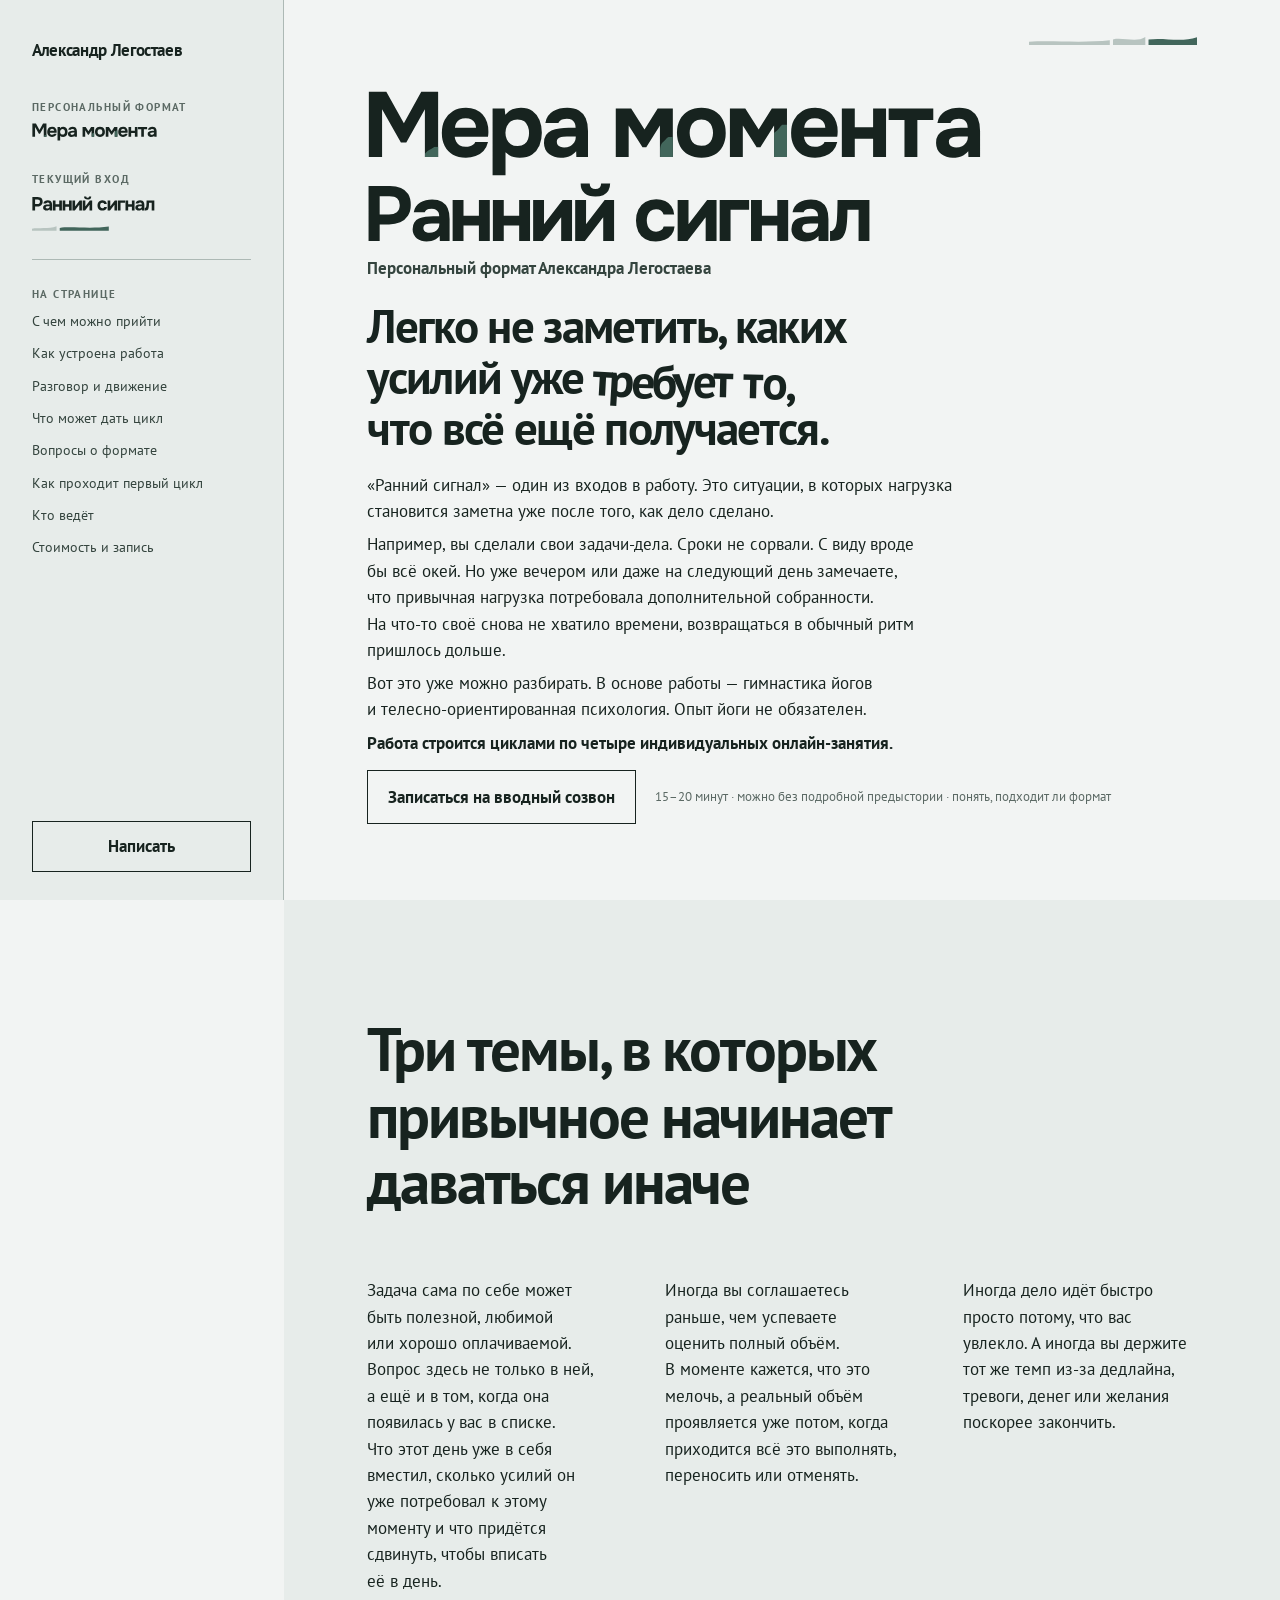
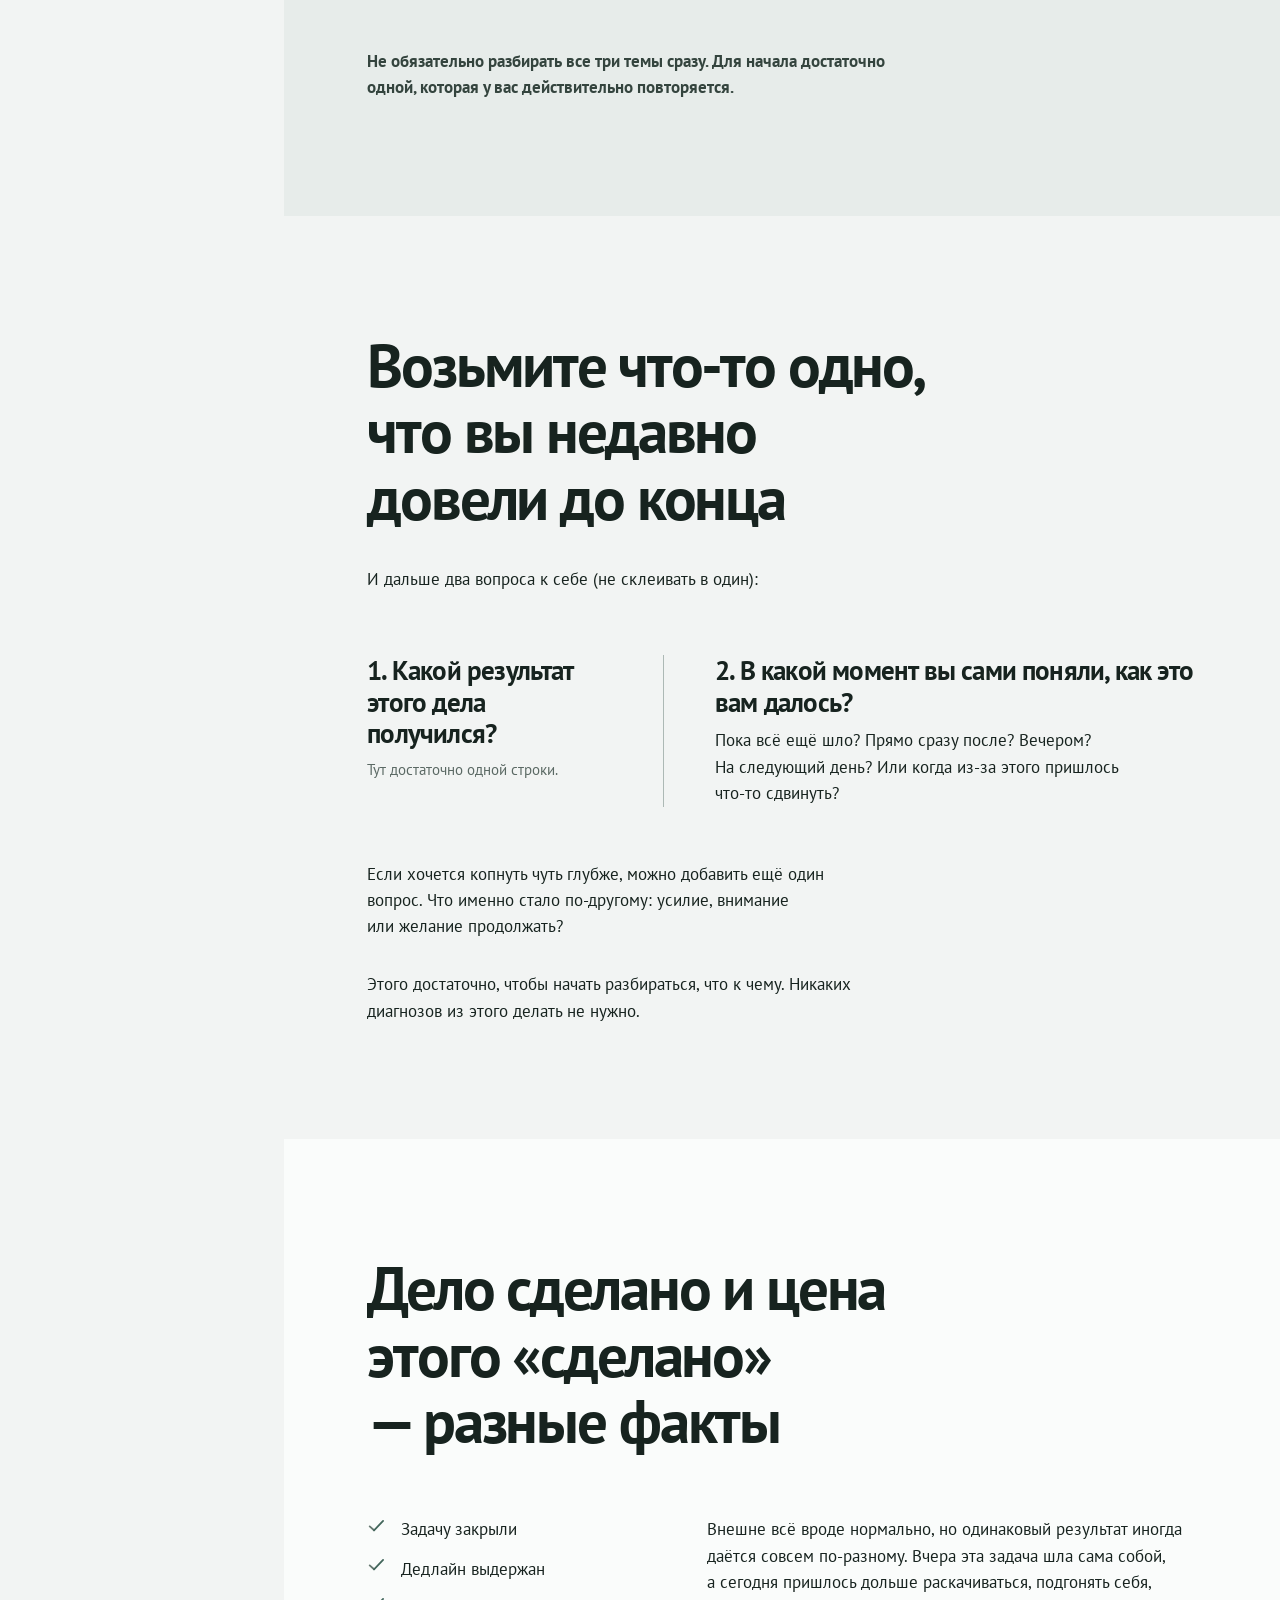
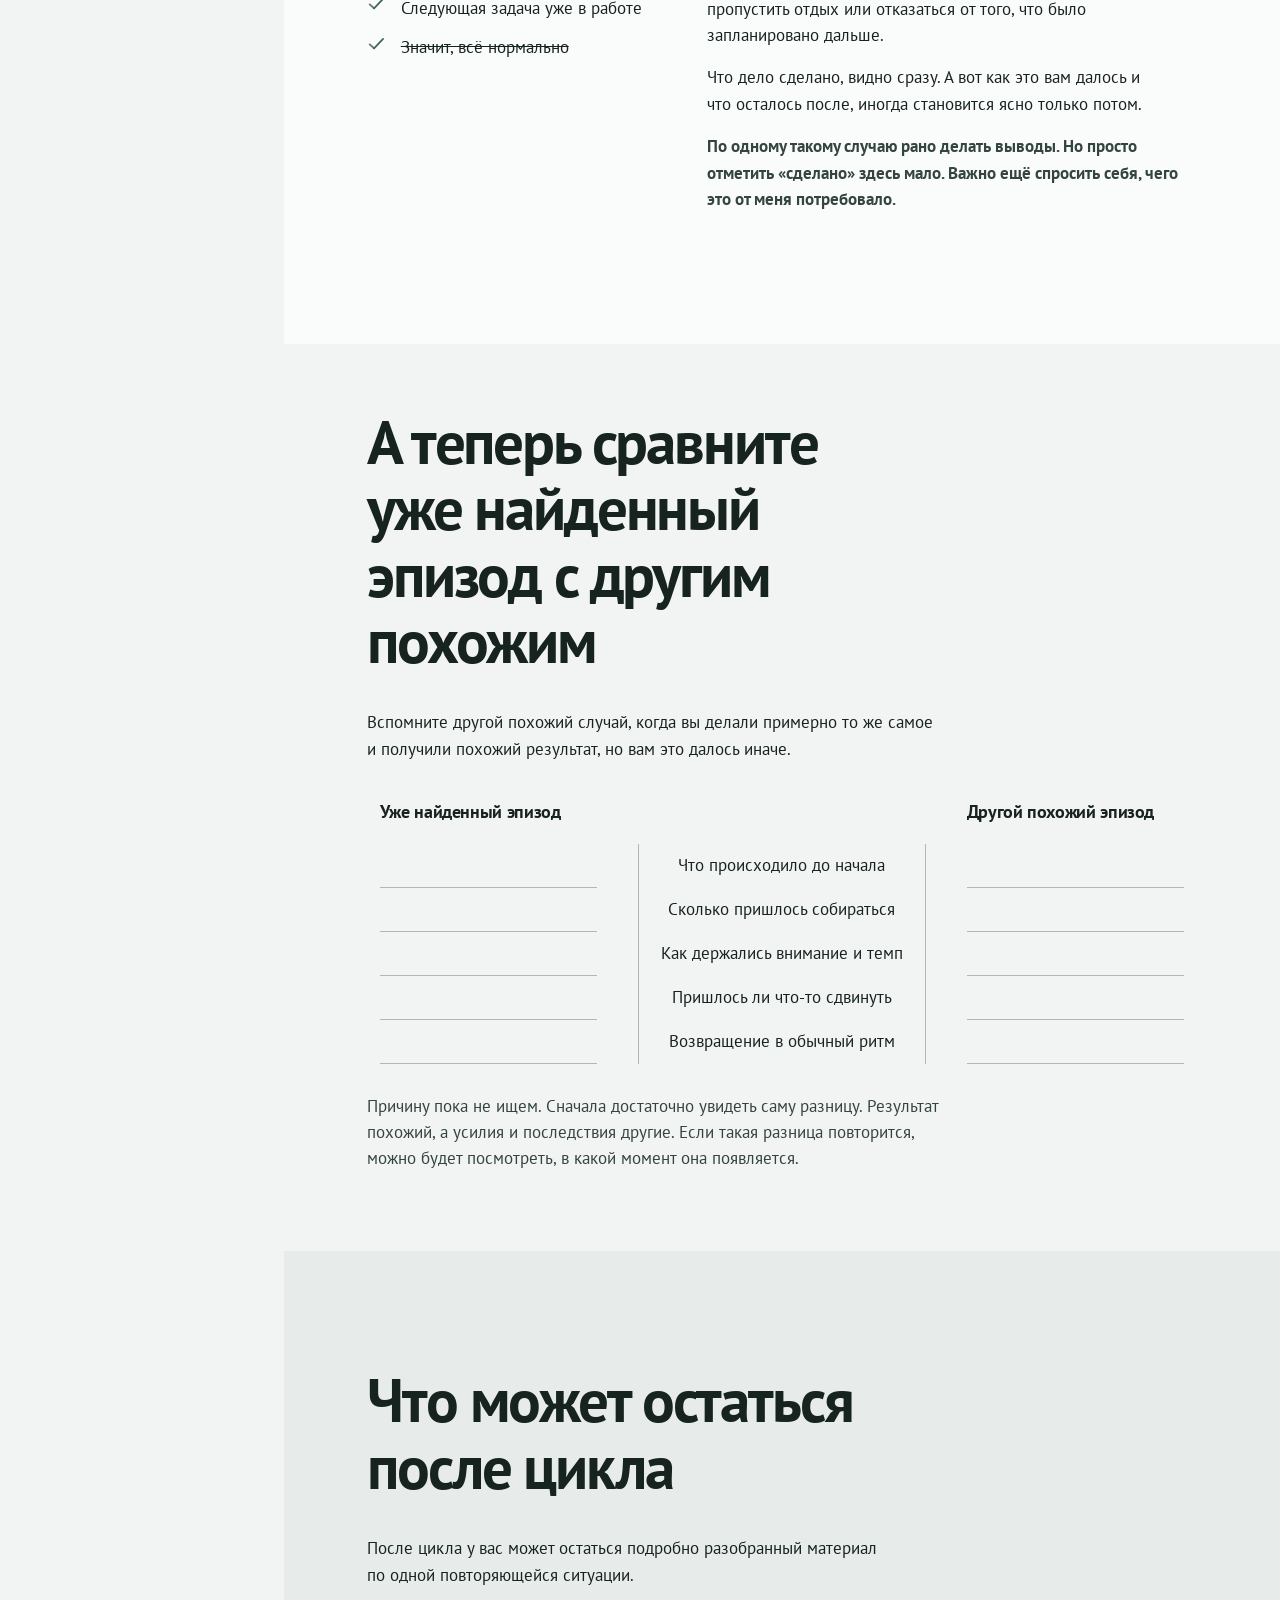
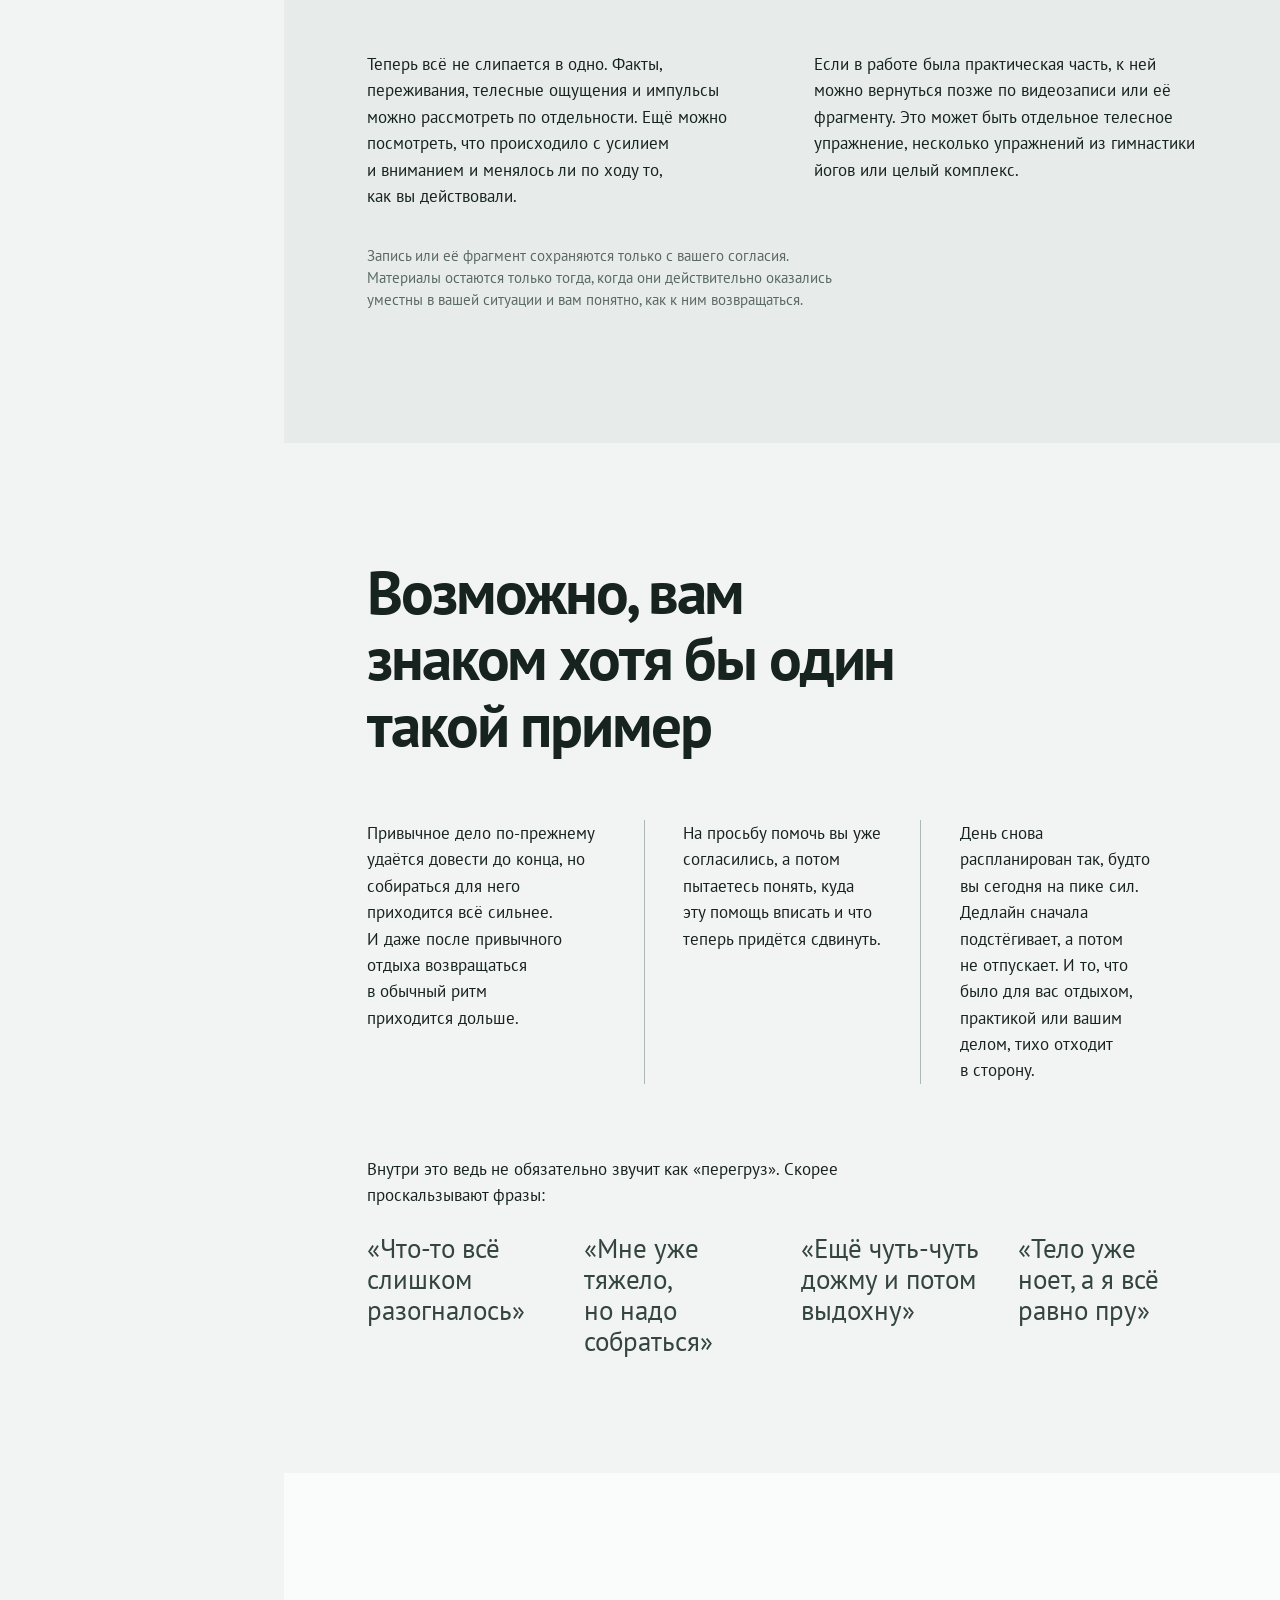
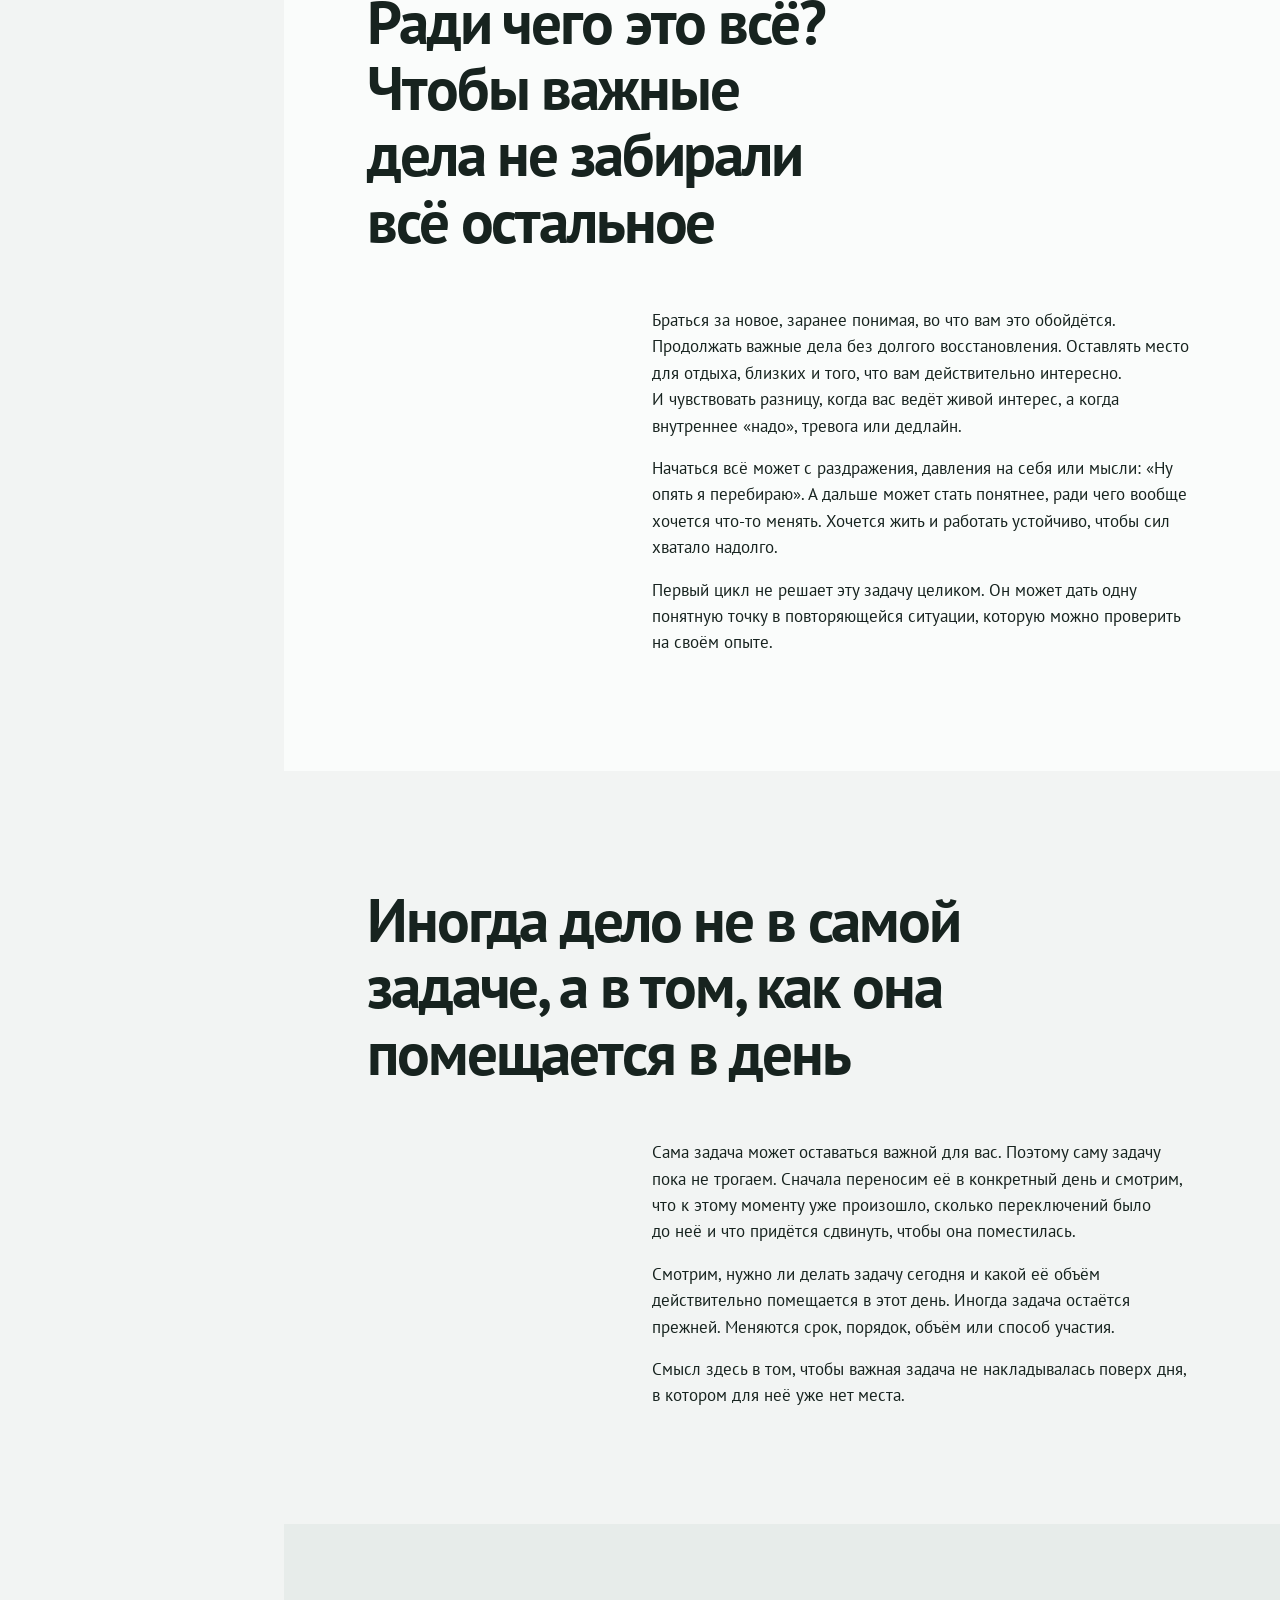
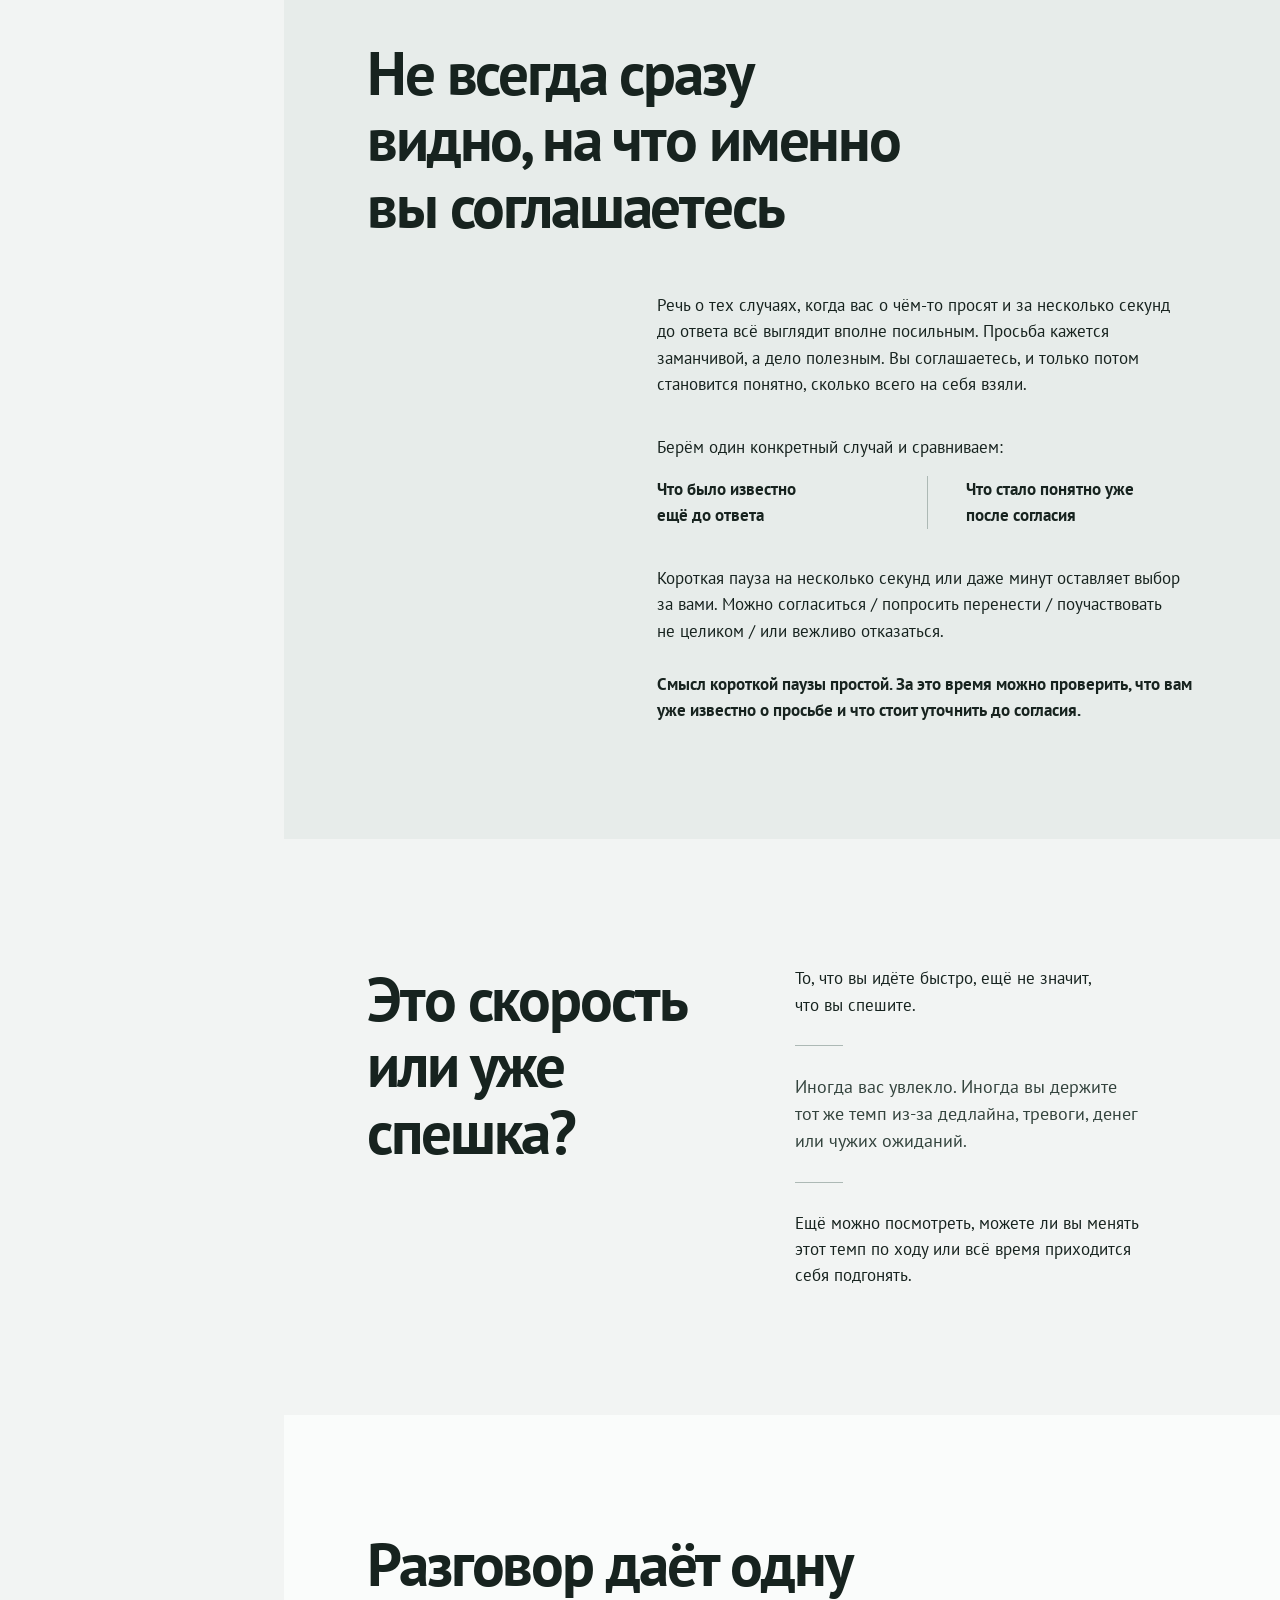
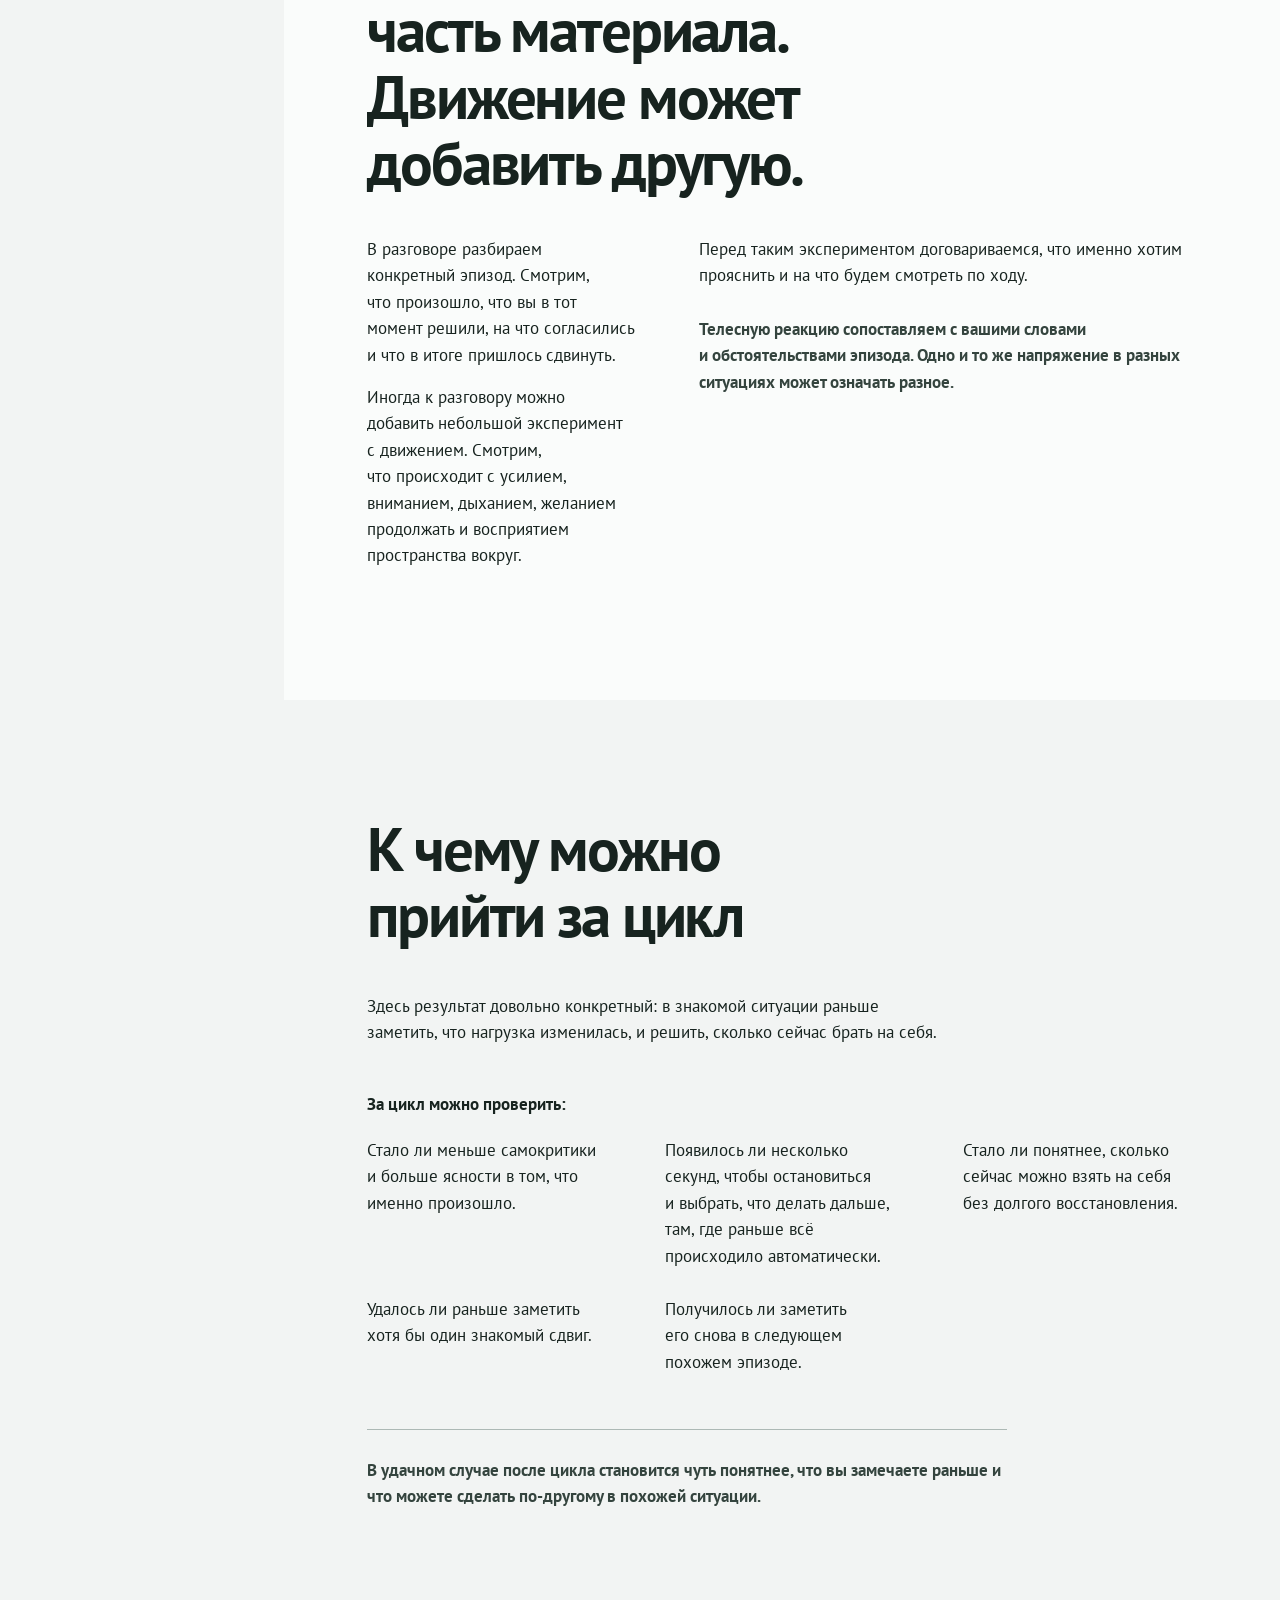
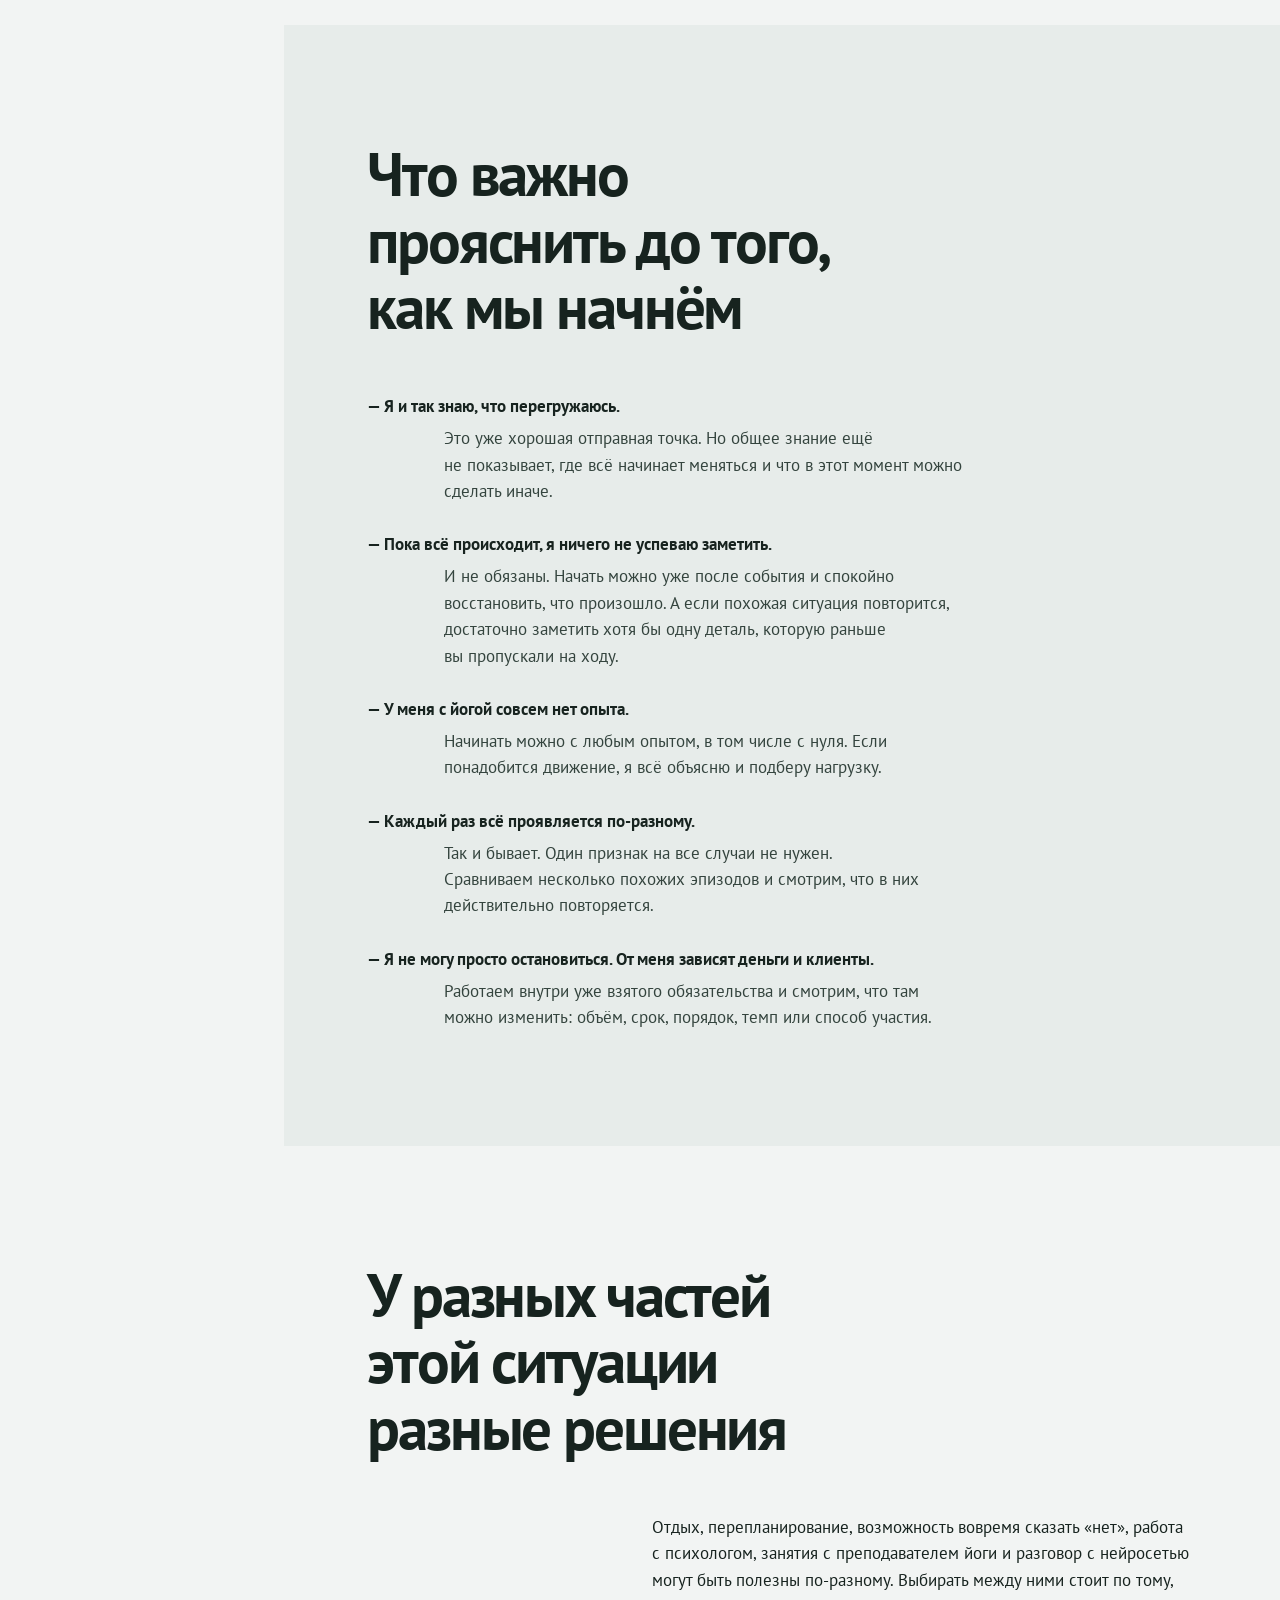
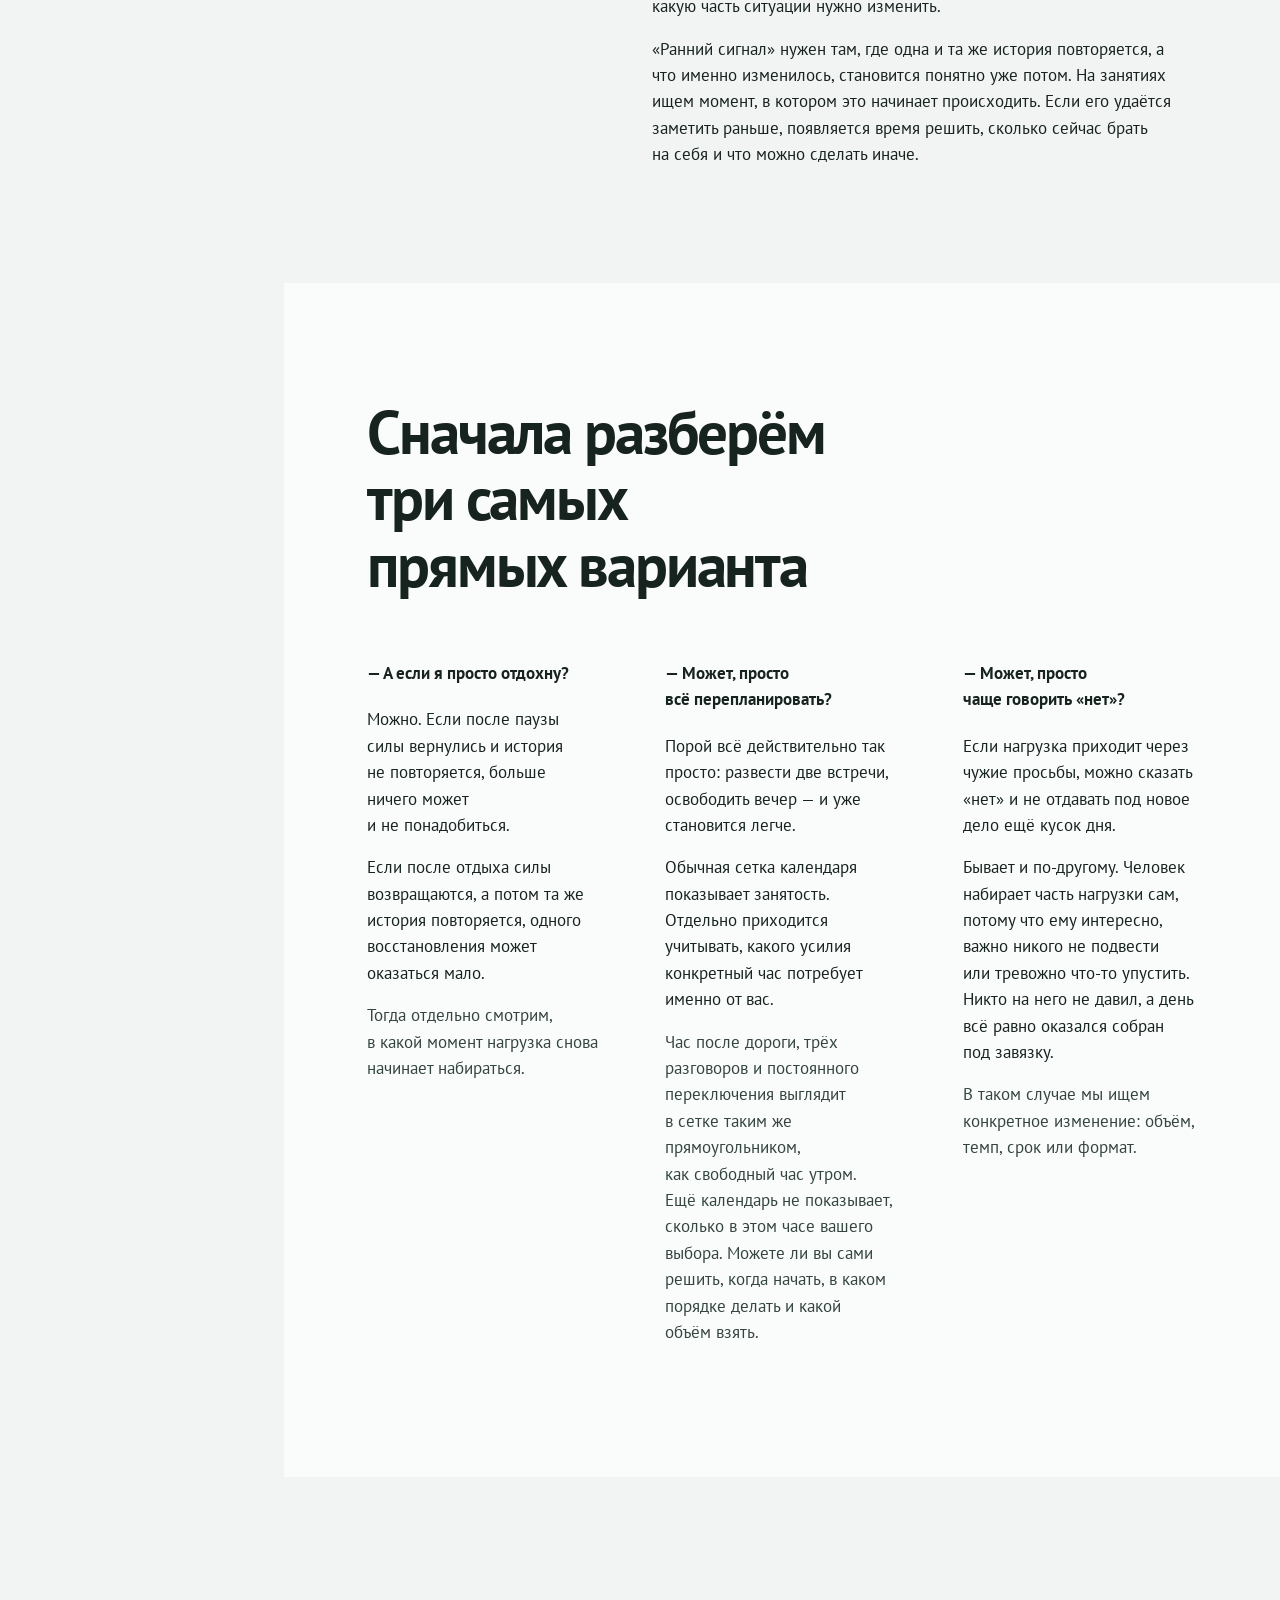
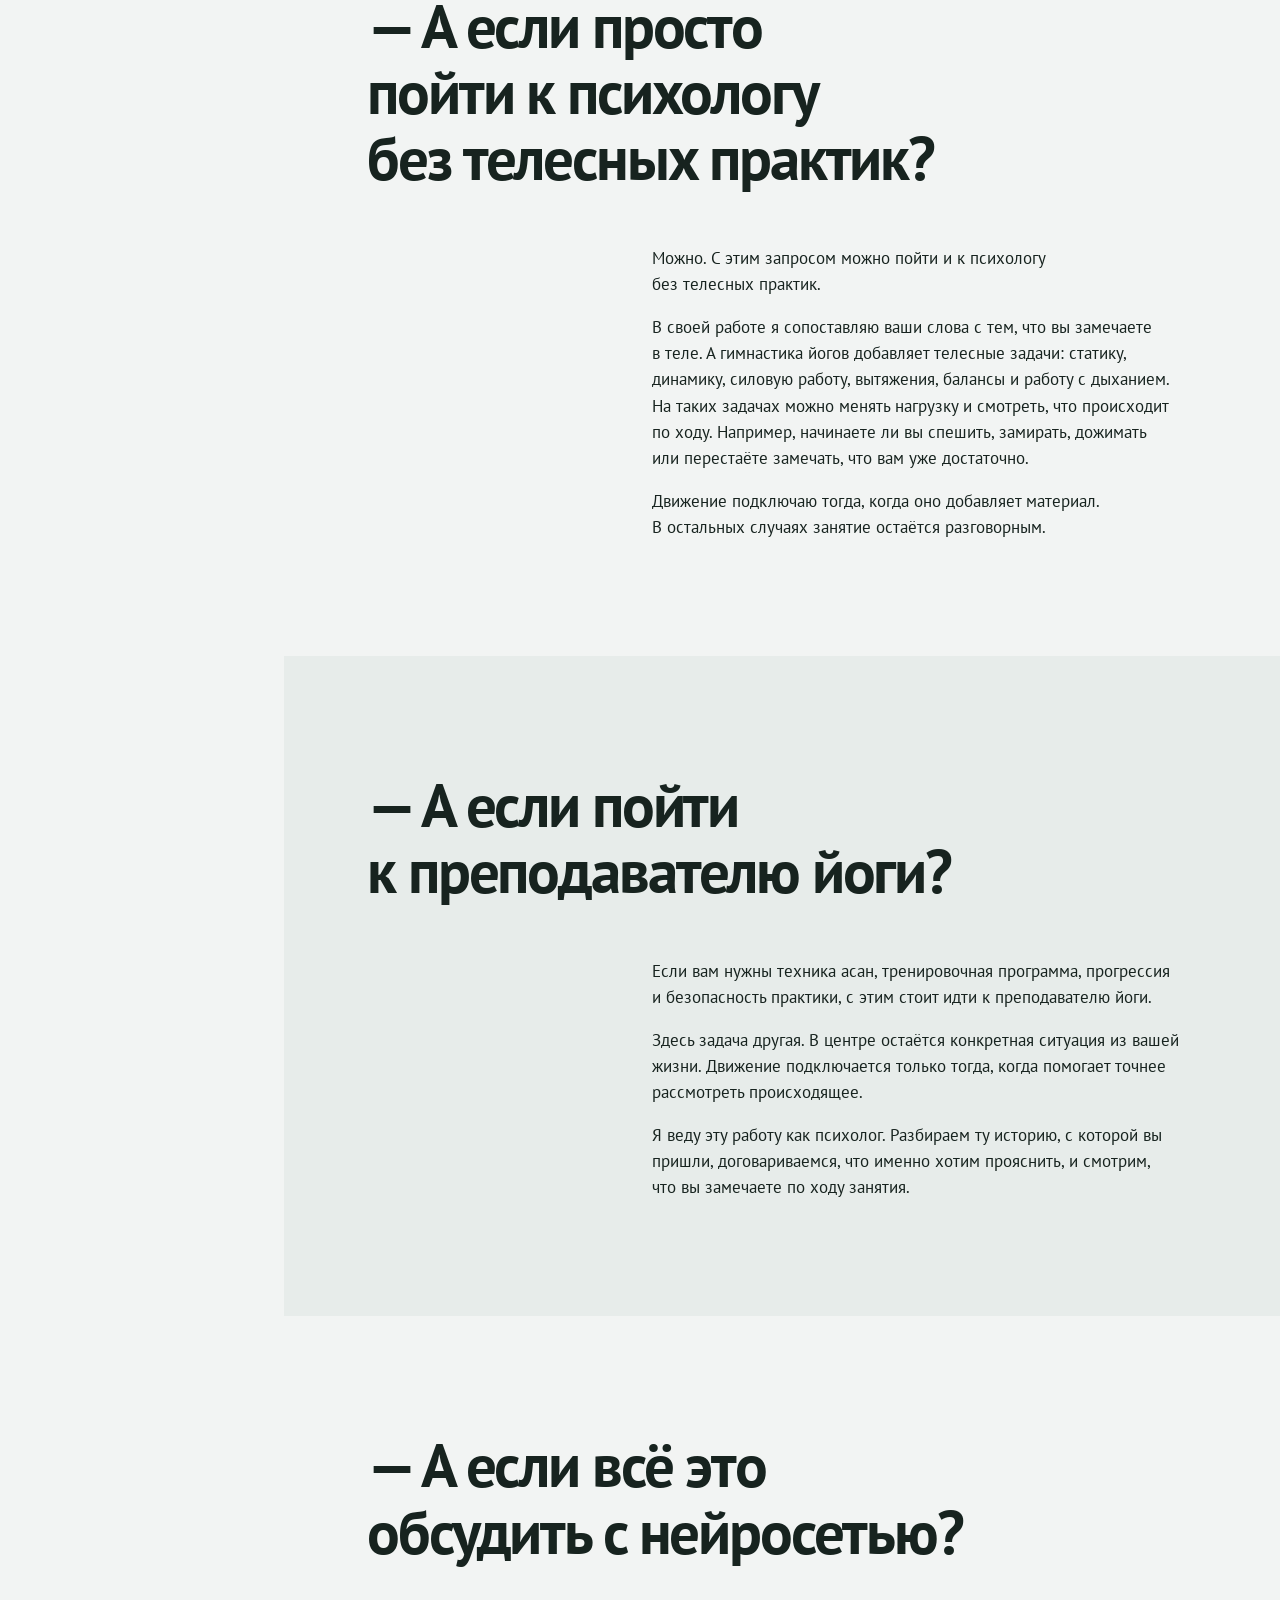
==== commit 40b5a386: "Apply approved September 11 landing copy hotfix" ====
--- a/index.html
+++ b/index.html
@@ -9,7 +9,7 @@
 <meta name="referrer" content="strict-origin-when-cross-origin">
 <meta name="theme-color" content="#f2f4f3">
 <meta name="color-scheme" content="light">
-<meta http-equiv="Content-Security-Policy" content="default-src 'self'; base-uri 'self'; connect-src 'none'; font-src 'self'; form-action 'none'; frame-src 'none'; img-src 'self' data:; media-src 'none'; object-src 'none'; script-src 'self' 'sha256-F+OeGG4ukYXRvRmwjxygtl28gNcW0t0xVojAZxwnCno='; style-src 'self'; upgrade-insecure-requests">
+<meta http-equiv="Content-Security-Policy" content="default-src 'self'; base-uri 'self'; connect-src 'none'; font-src 'self'; form-action 'none'; frame-src 'none'; img-src 'self' data:; media-src 'none'; object-src 'none'; script-src 'self' 'sha256-0UmkrJpW/r+M3o9Zx7Q6O8hpEPON1rjVdazo63wVTKU='; style-src 'self'; upgrade-insecure-requests">
 <title>Мера момента: Ранний сигнал — Александр Легостаев</title>
 <link rel="canonical" href="https://aleksandrlegostaev.ru/mera-momenta/ranniy-signal/">
 <link rel="icon" href="/assets/favicon.svg" type="image/svg+xml">
@@ -32,7 +32,7 @@
 <meta name="twitter:title" content="Мера момента: Ранний сигнал — Александр Легостаев">
 <meta name="twitter:description" content="Легко не заметить, каких усилий уже требует то, что всё ещё получается. Персональный формат Александра Легостаева.">
 <meta name="twitter:image" content="https://aleksandrlegostaev.ru/assets/images/mera-momenta-ranniy-signal-og.png">
-<script type="application/ld+json">{"@context":"https://schema.org","@graph":[{"@type":"WebSite","@id":"https://aleksandrlegostaev.ru/#website","url":"https://aleksandrlegostaev.ru/","name":"Александр Легостаев","inLanguage":"ru"},{"@type":"Person","@id":"https://aleksandrlegostaev.ru/#alexander-legostaev","name":"Александр Легостаев","url":"https://aleksandrlegostaev.ru/","jobTitle":["психолог","преподаватель йоги"],"knowsAbout":["гимнастика йогов","телесно-ориентированная психология","индивидуальная онлайн-работа"]},{"@type":"Service","@id":"https://aleksandrlegostaev.ru/mera-momenta/ranniy-signal/#service","name":"Мера момента: Ранний сигнал","description":"Легко не заметить, каких усилий уже требует то, что всё ещё получается. Персональный формат Александра Легостаева.","url":"https://aleksandrlegostaev.ru/mera-momenta/ranniy-signal/","provider":{"@id":"https://aleksandrlegostaev.ru/#alexander-legostaev"},"serviceType":"Персональный формат индивидуальных онлайн-занятий","offers":{"@type":"Offer","price":"24000","priceCurrency":"RUB","description":"Первый цикл: четыре индивидуальных онлайн-занятия по 60–75 минут","url":"https://aleksandrlegostaev.ru/mera-momenta/ranniy-signal/"}},{"@type":"WebPage","@id":"https://aleksandrlegostaev.ru/mera-momenta/ranniy-signal/#webpage","url":"https://aleksandrlegostaev.ru/mera-momenta/ranniy-signal/","name":"Мера момента: Ранний сигнал — Александр Легостаев","description":"Легко не заметить, каких усилий уже требует то, что всё ещё получается. Персональный формат Александра Легостаева.","inLanguage":"ru","datePublished":"2026-07-15","dateModified":"2026-09-02","isPartOf":{"@id":"https://aleksandrlegostaev.ru/#website"},"about":{"@id":"https://aleksandrlegostaev.ru/mera-momenta/ranniy-signal/#service"},"primaryImageOfPage":{"@type":"ImageObject","url":"https://aleksandrlegostaev.ru/assets/images/mera-momenta-ranniy-signal-og.png","width":1200,"height":630}}]}</script>
+<script type="application/ld+json">{"@context":"https://schema.org","@graph":[{"@type":"WebSite","@id":"https://aleksandrlegostaev.ru/#website","url":"https://aleksandrlegostaev.ru/","name":"Александр Легостаев","inLanguage":"ru"},{"@type":"Person","@id":"https://aleksandrlegostaev.ru/#alexander-legostaev","name":"Александр Легостаев","url":"https://aleksandrlegostaev.ru/","jobTitle":["психолог","преподаватель йоги"],"knowsAbout":["гимнастика йогов","телесно-ориентированная психология","индивидуальная онлайн-работа"]},{"@type":"Service","@id":"https://aleksandrlegostaev.ru/mera-momenta/ranniy-signal/#service","name":"Мера момента: Ранний сигнал","description":"Легко не заметить, каких усилий уже требует то, что всё ещё получается. Персональный формат Александра Легостаева.","url":"https://aleksandrlegostaev.ru/mera-momenta/ranniy-signal/","provider":{"@id":"https://aleksandrlegostaev.ru/#alexander-legostaev"},"serviceType":"Персональный формат индивидуальных онлайн-занятий","offers":{"@type":"Offer","price":"24000","priceCurrency":"RUB","description":"Первый цикл: четыре индивидуальных онлайн-занятия по 60–75 минут","url":"https://aleksandrlegostaev.ru/mera-momenta/ranniy-signal/"}},{"@type":"WebPage","@id":"https://aleksandrlegostaev.ru/mera-momenta/ranniy-signal/#webpage","url":"https://aleksandrlegostaev.ru/mera-momenta/ranniy-signal/","name":"Мера момента: Ранний сигнал — Александр Легостаев","description":"Легко не заметить, каких усилий уже требует то, что всё ещё получается. Персональный формат Александра Легостаева.","inLanguage":"ru","datePublished":"2026-07-15","dateModified":"2026-09-11","isPartOf":{"@id":"https://aleksandrlegostaev.ru/#website"},"about":{"@id":"https://aleksandrlegostaev.ru/mera-momenta/ranniy-signal/#service"},"primaryImageOfPage":{"@type":"ImageObject","url":"https://aleksandrlegostaev.ru/assets/images/mera-momenta-ranniy-signal-og.png","width":1200,"height":630}}]}</script>
 </head>
 <body>
   <a class="skip-link" href="#content">К&nbsp;содержанию</a>
@@ -75,7 +75,7 @@
             <p class="hero-format">Персональный формат Александра Легостаева</p>
             <h2>Легко не&nbsp;заметить, каких усилий уже <span class="visually-hidden">требует то,</span><span class="pressure-phrase" aria-hidden="true"><span class="pressure-glyph">т</span><span class="pressure-glyph">р</span><span class="pressure-glyph">е</span><span class="pressure-glyph">б</span><span class="pressure-glyph">у</span><span class="pressure-glyph">е</span><span class="pressure-glyph">т</span><span class="pressure-gap">&nbsp;</span><span class="pressure-glyph">т</span><span class="pressure-glyph">о</span><span class="pressure-glyph">,</span></span> что&nbsp;всё ещё&nbsp;получается.</h2>
             <div class="hero-reading">
-              <p>«Ранний сигнал» — один из&nbsp;входов в&nbsp;работу. Это ситуации, в&nbsp;которых нагрузка становится заметна слишком поздно.</p>
+              <p>«Ранний сигнал» — один из&nbsp;входов в&nbsp;работу. Это ситуации, в&nbsp;которых нагрузка становится заметна уже&nbsp;после того, как&nbsp;дело сделано.</p>
               <p>Например, вы&nbsp;сделали свои задачи-дела. Сроки не&nbsp;сорвали. С&nbsp;виду вроде бы&nbsp;всё&nbsp;окей. Но&nbsp;уже вечером или&nbsp;даже на&nbsp;следующий день замечаете, что&nbsp;привычная нагрузка потребовала дополнительной собранности. На&nbsp;что-то&nbsp;своё снова не&nbsp;хватило времени, возвращаться в&nbsp;обычный ритм пришлось дольше.</p>
               <p>Вот это уже можно разбирать. В&nbsp;основе работы — гимнастика йогов и&nbsp;телесно-ориентированная психология. Опыт йоги не&nbsp;обязателен.</p>
               <p class="hero-cycle-fact">Работа строится циклами по&nbsp;четыре индивидуальных онлайн-занятия.</p>
@@ -87,7 +87,7 @@
 
       <section class="screen themes-screen" id="entry-themes">
         <div class="screen-inner"><h2>Три темы, в&nbsp;которых привычное начинает даваться иначе</h2>
-          <div class="themes-grid"><p>Задача сама по&nbsp;себе может быть полезной, любимой или&nbsp;хорошо оплачиваемой. Важно, в&nbsp;какой момент она появилась у&nbsp;вас в&nbsp;списке. К&nbsp;этому времени день уже что-то&nbsp;в&nbsp;себя вместил.</p><p>Иногда вы&nbsp;соглашаетесь раньше, чем успеваете оценить полный объём. В&nbsp;моменте кажется, что это мелочь, а&nbsp;реальный объём проявляется уже потом, когда приходится всё это выполнять, переносить или&nbsp;отменять.</p><p>Иногда дело идёт быстро потому, что вас увлекло. А&nbsp;бывает тот&nbsp;же&nbsp;темп случился из-за&nbsp;дедлайна, тревоги, денег или&nbsp;желания поскорее закончить. Снаружи скорость может выглядеть одинаково, а&nbsp;внутри это уже совсем разные ситуации.</p></div>
+          <div class="themes-grid"><p>Задача сама по&nbsp;себе может быть полезной, любимой или&nbsp;хорошо оплачиваемой. Вопрос здесь не&nbsp;только в&nbsp;ней, а ещё и в&nbsp;том, когда она появилась у&nbsp;вас в&nbsp;списке. Что&nbsp;этот день уже в&nbsp;себя вместил, сколько усилий он уже&nbsp;потребовал к&nbsp;этому моменту и что&nbsp;придётся сдвинуть, чтобы вписать её в&nbsp;день.</p><p>Иногда вы&nbsp;соглашаетесь раньше, чем успеваете оценить полный объём. В&nbsp;моменте кажется, что это мелочь, а&nbsp;реальный объём проявляется уже потом, когда приходится всё это выполнять, переносить или&nbsp;отменять.</p><p>Иногда дело идёт быстро просто потому, что&nbsp;вас увлекло. А&nbsp;иногда вы держите тот же темп из‑за&nbsp;дедлайна, тревоги, денег или&nbsp;желания поскорее закончить.</p></div>
           <p class="themes-close">Не&nbsp;обязательно разбирать все три темы сразу. Для&nbsp;начала достаточно одной, которая у&nbsp;вас действительно повторяется.</p>
         </div>
       </section>
@@ -96,10 +96,10 @@
         <div class="screen-inner"><h2>Возьмите что-то&nbsp;одно, что&nbsp;вы&nbsp;недавно довели до&nbsp;конца</h2>
           <p class="episode-intro">И&nbsp;дальше два вопроса к&nbsp;себе (не&nbsp;склеивать в&nbsp;один):</p>
           <div class="procedure-grid">
-            <div class="procedure-question"><strong>1.&nbsp;Какой результат этого дела получился?</strong><p class="muted-note procedure-answer-note">Обычно ответ помещается в&nbsp;одну строку.</p></div>
-            <div class="procedure-question"><strong>2.&nbsp;В&nbsp;какой момент вы&nbsp;сами поняли, как это вам далось?</strong><p>Пока всё ещё шло? Прямо сразу после? Вечером? На&nbsp;следующий день? Или&nbsp;когда из-за&nbsp;этого пришлось что-то&nbsp;сдвинуть?</p></div>
-          </div>
-          <div class="procedure-followup"><p>Если хочется копнуть чуть глубже, можно добавить ещё два момента. Что именно стало по-другому: усилие, внимание или&nbsp;желание продолжать, и&nbsp;в&nbsp;какой момент это стало заметно.</p><p class="procedure-boundary">Этого более чем достаточно, чтобы начать разбираться, что к&nbsp;чему. Никаких диагнозов из&nbsp;этого делать не&nbsp;нужно.</p></div>
+            <div class="procedure-question"><strong>1.&nbsp;Какой результат этого дела получился?</strong><p class="muted-note procedure-answer-note">Тут достаточно одной строки.</p></div>
+            <div class="procedure-question"><strong>2.&nbsp;В&nbsp;какой момент вы&nbsp;сами поняли, как это вам далось?</strong><p>Пока всё ещё шло? Прямо сразу после? Вечером? На&nbsp;следующий день? Или&nbsp;когда из‑за&nbsp;этого пришлось что-то&nbsp;сдвинуть?</p></div>
+          </div>
+          <div class="procedure-followup"><p>Если хочется копнуть чуть глубже, можно добавить ещё&nbsp;один вопрос. Что&nbsp;именно стало по-другому: усилие, внимание или&nbsp;желание продолжать?</p><p class="procedure-boundary">Этого достаточно, чтобы начать разбираться, что к&nbsp;чему. Никаких диагнозов из&nbsp;этого делать не&nbsp;нужно.</p></div>
         </div>
       </section>
 
@@ -107,7 +107,7 @@
         <div class="screen-inner"><h2>Дело сделано и&nbsp;цена этого «сделано» — разные факты</h2>
           <div class="check-grid">
             <ul class="result-list"><li><svg aria-hidden="true" class="mm-check" viewBox="0 0 24 24"><path class="mm-check__short" d="M3.5 12.2 L9.2 17.3"></path><path class="mm-check__long" d="M9.2 17.3 L21 5.2"></path></svg><span>Задачу закрыли</span></li><li><svg aria-hidden="true" class="mm-check" viewBox="0 0 24 24"><path class="mm-check__short" d="M3.5 12.2 L9.2 17.3"></path><path class="mm-check__long" d="M9.2 17.3 L21 5.2"></path></svg><span>Дедлайн выдержан</span></li><li><svg aria-hidden="true" class="mm-check" viewBox="0 0 24 24"><path class="mm-check__short" d="M3.5 12.2 L9.2 17.3"></path><path class="mm-check__long" d="M9.2 17.3 L21 5.2"></path></svg><span>Следующая задача уже в&nbsp;работе</span></li><li><svg aria-hidden="true" class="mm-check" viewBox="0 0 24 24"><path class="mm-check__short" d="M3.5 12.2 L9.2 17.3"></path><path class="mm-check__long" d="M9.2 17.3 L21 5.2"></path></svg><span><s>Значит, всё нормально</s></span></li></ul>
-            <div class="check-copy"><p>Внешне всё вроде нормально, но&nbsp;одинаковый результат иногда даётся совсем по-разному. Вчера эта задача шла сама собой, а&nbsp;сегодня пришлось дольше раскачиваться, подгонять себя, пропустить отдых или&nbsp;отказаться от&nbsp;того, что было запланировано дальше.</p><p>Результат работы вы&nbsp;видите сразу. А&nbsp;вот как это вам далось и&nbsp;что осталось после, иногда становится ясно только потом.</p><p>По&nbsp;одному такому случаю рано делать выводы. Но&nbsp;просто отметить «сделано» здесь мало. Важно ещё спросить себя, чего это от&nbsp;меня потребовало.</p></div>
+            <div class="check-copy"><p>Внешне всё вроде нормально, но&nbsp;одинаковый результат иногда даётся совсем по-разному. Вчера эта задача шла сама собой, а&nbsp;сегодня пришлось дольше раскачиваться, подгонять себя, пропустить отдых или&nbsp;отказаться от&nbsp;того, что было запланировано дальше.</p><p>Что&nbsp;дело сделано, видно сразу. А&nbsp;вот как&nbsp;это вам далось и что&nbsp;осталось после, иногда становится ясно только потом.</p><p>По&nbsp;одному такому случаю рано делать выводы. Но&nbsp;просто отметить «сделано» здесь мало. Важно ещё спросить себя, чего это от&nbsp;меня потребовало.</p></div>
           </div>
         </div>
       </section>
@@ -132,28 +132,28 @@
       <section class="screen cycle-screen" id="materials">
         <div class="screen-inner"><h2>Что может остаться после цикла</h2>
           <p class="cycle-intro">После цикла у&nbsp;вас может остаться подробно разобранный материал по&nbsp;одной повторяющейся ситуации.</p>
-          <div class="cycle-pair"><p>Теперь всё не&nbsp;слипается в&nbsp;одно. Факты, переживания, телесные ощущения и&nbsp;импульсы можно рассмотреть по&nbsp;отдельности. Постепенно становится заметнее тот едва уловимый момент, когда именно вы&nbsp;понимаете, что в&nbsp;привычной ситуации что-то&nbsp;сдвинулось.</p><p>Остаётся и&nbsp;то, что вы&nbsp;действительно попробовали в&nbsp;работе: разговор, фокус внимания, движение телом или&nbsp;гимнастика йогов, если именно это оказалось уместно. Иногда к&nbsp;этому можно вернуться позже по&nbsp;видеозаписи или&nbsp;её&nbsp;фрагменту, через конкретную практику или&nbsp;целый комплекс.</p></div>
+          <div class="cycle-pair"><p>Теперь всё не&nbsp;слипается в&nbsp;одно. Факты, переживания, телесные ощущения и&nbsp;импульсы можно рассмотреть по&nbsp;отдельности. Ещё&nbsp;можно посмотреть, что&nbsp;происходило с&nbsp;усилием и&nbsp;вниманием и&nbsp;менялось ли по&nbsp;ходу то, как&nbsp;вы действовали.</p><p>Если в&nbsp;работе была практическая часть, к&nbsp;ней можно вернуться позже по&nbsp;видеозаписи или&nbsp;её фрагменту. Это может быть отдельное телесное упражнение, несколько упражнений из&nbsp;гимнастики йогов или&nbsp;целый комплекс.</p></div>
           <p class="muted-note cycle-note">Запись или&nbsp;её&nbsp;фрагмент сохраняются только с&nbsp;вашего согласия. Материалы остаются только тогда, когда они действительно оказались уместны в&nbsp;вашей ситуации и&nbsp;вам понятно, как к&nbsp;ним возвращаться.</p>
         </div>
       </section>
 
       <section class="screen recognition-screen recognition-screen--clean" id="recognition">
         <div class="screen-inner"><h2>Возможно, вам знаком хотя бы&nbsp;один такой пример</h2>
-          <div class="recognition-scenes"><p>Привычное дело по-прежнему удаётся довести до&nbsp;конца, но&nbsp;собираться для&nbsp;него приходится всё сильнее. И&nbsp;даже привычный отдых уже не&nbsp;возвращает силы так, как прежде.</p><p>На&nbsp;просьбу помочь вы&nbsp;уже согласились, а&nbsp;потом пытаетесь понять, куда эту помощь вписать и&nbsp;что теперь придётся сдвинуть.</p><p>День снова распланирован так, будто вы&nbsp;сегодня на&nbsp;пике сил. Дедлайн сначала подстёгивает, а&nbsp;потом не&nbsp;отпускает. И&nbsp;то, что было для&nbsp;вас отдыхом, практикой или&nbsp;вашим делом, тихо отходит в&nbsp;сторону.</p></div>
-          <p class="recognition-language-intro">Внутри это ведь редко называют прямо «перегруз». Скорее проскальзывают фразы:</p>
+          <div class="recognition-scenes"><p>Привычное дело по-прежнему удаётся довести до&nbsp;конца, но собираться для&nbsp;него приходится всё сильнее. И&nbsp;даже после привычного отдыха возвращаться в&nbsp;обычный ритм приходится дольше.</p><p>На&nbsp;просьбу помочь вы&nbsp;уже согласились, а&nbsp;потом пытаетесь понять, куда эту помощь вписать и&nbsp;что теперь придётся сдвинуть.</p><p>День снова распланирован так, будто вы&nbsp;сегодня на&nbsp;пике сил. Дедлайн сначала подстёгивает, а&nbsp;потом не&nbsp;отпускает. И&nbsp;то, что было для&nbsp;вас отдыхом, практикой или&nbsp;вашим делом, тихо отходит в&nbsp;сторону.</p></div>
+          <p class="recognition-language-intro">Внутри это ведь не&nbsp;обязательно звучит как&nbsp;«перегруз». Скорее проскальзывают фразы:</p>
           <div class="recognition-quotes"><p>«Что-то&nbsp;всё слишком разогналось»</p><p>«Мне уже тяжело, но&nbsp;надо собраться»</p><p>«Ещё чуть-чуть дожму и&nbsp;потом выдохну»</p><p>«Тело уже ноет, а&nbsp;я&nbsp;всё равно пру»</p></div>
         </div>
       </section>
 
       <section class="screen split-screen desired-screen" id="direction">
         <div class="screen-inner"><h2>Ради чего это всё? Чтобы важные дела не&nbsp;забирали всё остальное</h2>
-          <div class="split-copy"><p>Браться за&nbsp;новое, заранее понимая, во&nbsp;что вам это обойдётся. Продолжать важные дела без&nbsp;долгого восстановления. Оставлять место для&nbsp;отдыха, близких и&nbsp;того, что вам действительно интересно. И&nbsp;чувствовать разницу, когда вас ведёт живой интерес, а&nbsp;когда внутреннее «надо», тревога или&nbsp;дедлайн.</p><p>Часто на&nbsp;старте это выглядит как раздражение, давление на&nbsp;себя или&nbsp;мысль: «Ну&nbsp;опять я&nbsp;перебираю». А&nbsp;потом становится понятнее, ради чего вообще хочется что-то&nbsp;менять. Хочется жить и&nbsp;работать устойчиво, чтобы сил хватало надолго.</p><p>Первый цикл не&nbsp;решает эту задачу целиком. Он&nbsp;даёт одну понятную точку в&nbsp;повторяющейся ситуации, которую можно проверить на&nbsp;своём опыте.</p></div>
+          <div class="split-copy"><p>Браться за&nbsp;новое, заранее понимая, во&nbsp;что вам это обойдётся. Продолжать важные дела без&nbsp;долгого восстановления. Оставлять место для&nbsp;отдыха, близких и&nbsp;того, что вам действительно интересно. И&nbsp;чувствовать разницу, когда вас ведёт живой интерес, а&nbsp;когда внутреннее «надо», тревога или&nbsp;дедлайн.</p><p>Начаться всё может с&nbsp;раздражения, давления на&nbsp;себя или&nbsp;мысли: «Ну опять я&nbsp;перебираю». А&nbsp;дальше может стать понятнее, ради чего вообще хочется что-то менять. Хочется жить и&nbsp;работать устойчиво, чтобы сил хватало надолго.</p><p>Первый цикл не&nbsp;решает эту задачу целиком. Он может дать одну понятную точку в&nbsp;повторяющейся ситуации, которую можно проверить на&nbsp;своём опыте.</p></div>
         </div>
       </section>
 
       <section class="screen split-screen day-fit-screen" id="day-fit">
         <div class="screen-inner"><h2>Иногда дело не&nbsp;в&nbsp;самой задаче, а&nbsp;в&nbsp;том, как она помещается в&nbsp;день</h2>
-          <div class="split-copy"><p>На&nbsp;словах задача может быть совершенно нормальной. Поэтому саму задачу пока не&nbsp;трогаем. Сначала переносим её&nbsp;в&nbsp;конкретный день и&nbsp;смотрим, что к&nbsp;этому моменту уже произошло, сколько переключений было до&nbsp;неё и&nbsp;что придётся сдвинуть, чтобы она поместилась.</p><p>Смотрим, нужно ли&nbsp;делать задачу сегодня и&nbsp;какой её&nbsp;объём действительно помещается в&nbsp;этот день. Иногда задача остаётся прежней. Меняются срок, порядок, объём или&nbsp;способ участия.</p><p>Тогда хорошая задача перестаёт накладываться поверх дня, в&nbsp;котором для&nbsp;неё уже нет места.</p></div>
+          <div class="split-copy"><p>Сама задача может оставаться важной для&nbsp;вас. Поэтому саму задачу пока не&nbsp;трогаем. Сначала переносим её в&nbsp;конкретный день и&nbsp;смотрим, что к&nbsp;этому моменту уже&nbsp;произошло, сколько переключений было до&nbsp;неё и что&nbsp;придётся сдвинуть, чтобы она поместилась.</p><p>Смотрим, нужно ли&nbsp;делать задачу сегодня и&nbsp;какой её&nbsp;объём действительно помещается в&nbsp;этот день. Иногда задача остаётся прежней. Меняются срок, порядок, объём или&nbsp;способ участия.</p><p>Смысл здесь в&nbsp;том, чтобы важная задача не&nbsp;накладывалась поверх дня, в&nbsp;котором для&nbsp;неё уже&nbsp;нет места.</p></div>
         </div>
       </section>
 
@@ -167,8 +167,8 @@
               <p>Что было известно ещё до&nbsp;ответа</p>
               <p>Что стало понятно уже после согласия</p>
             </div>
-            <p class="pause-options">Короткая пауза на&nbsp;несколько секунд или&nbsp;даже минут оставляет выбор за&nbsp;вами: согласиться / попросить перенести / поучаствовать не&nbsp;целиком / вежливо отказаться.</p>
-            <p class="pause-conclusion">Смысл короткой паузы простой. Она помогает увидеть весь объём ещё до&nbsp;обещания.</p>
+            <p class="pause-options">Короткая пауза на&nbsp;несколько секунд или&nbsp;даже минут оставляет выбор за&nbsp;вами. Можно согласиться / попросить перенести / поучаствовать не&nbsp;целиком / или&nbsp;вежливо отказаться.</p>
+            <p class="pause-conclusion">Смысл короткой паузы простой. За&nbsp;это время можно проверить, что&nbsp;вам уже&nbsp;известно о&nbsp;просьбе и что&nbsp;стоит уточнить до&nbsp;согласия.</p>
           </div>
         </div>
       </section>
@@ -177,21 +177,21 @@
         <div class="screen-inner speed-layout">
           <h2>Это скорость или&nbsp;уже спешка?</h2>
           <div class="speed-sequence">
-            <p>Иногда дело идёт быстро потому, что вас увлекло.</p>
+            <p>То, что&nbsp;вы идёте быстро, ещё не&nbsp;значит, что&nbsp;вы спешите.</p>
             <span class="speed-rule" aria-hidden="true"></span>
-            <p class="speed-cause">А&nbsp;бывает тот&nbsp;же&nbsp;темп случился из-за&nbsp;дедлайна, тревоги, денег или&nbsp;желания поскорее закончить.</p>
+            <p class="speed-cause">Иногда вас увлекло. Иногда вы держите тот же темп из‑за&nbsp;дедлайна, тревоги, денег или&nbsp;чужих ожиданий.</p>
             <span class="speed-rule" aria-hidden="true"></span>
-            <p>Снаружи скорость может выглядеть одинаково, а&nbsp;внутри это уже совсем разные ситуации.</p>
+            <p>Ещё&nbsp;можно посмотреть, можете ли вы менять этот темп по&nbsp;ходу или&nbsp;всё время приходится себя подгонять.</p>
           </div>
         </div>
       </section>
 
       <section class="screen method-screen method-screen--calibrated" id="method-owner">
         <div class="screen-inner">
-          <h2>Разговор даёт одну часть материала. Движение может показать ещё&nbsp;что-то</h2>
+          <h2>Разговор даёт одну часть материала. Движение может добавить другую.</h2>
           <div class="method-grid">
-            <div><p>В&nbsp;разговоре мы&nbsp;восстанавливаем сам эпизод. Разбираем, что произошло, что вы&nbsp;в&nbsp;тот момент решили, на&nbsp;что согласились и&nbsp;что в&nbsp;итоге пришлось сдвинуть.</p><p>Движение может показать этот&nbsp;же&nbsp;эпизод с&nbsp;другой стороны и&nbsp;сделать заметнее изменения в&nbsp;усилии, внимании, дыхании, желании продолжать и&nbsp;восприятии пространства вокруг.</p></div>
-            <div><p>Практику подключаем по&nbsp;задаче занятия. Сначала договариваемся, что именно хотим прояснить.</p><p>Телесную реакцию сопоставляем с&nbsp;вашими словами и&nbsp;обстоятельствами эпизода. Одно и&nbsp;то&nbsp;же&nbsp;напряжение в&nbsp;разных ситуациях может означать разное.</p></div>
+            <div><p>В&nbsp;разговоре разбираем конкретный эпизод. Смотрим, что&nbsp;произошло, что&nbsp;вы в&nbsp;тот момент решили, на&nbsp;что&nbsp;согласились и что в&nbsp;итоге пришлось сдвинуть.</p><p>Иногда к&nbsp;разговору можно добавить небольшой эксперимент с&nbsp;движением. Смотрим, что&nbsp;происходит с&nbsp;усилием, вниманием, дыханием, желанием продолжать и&nbsp;восприятием пространства вокруг.</p></div>
+            <div><p>Перед таким экспериментом договариваемся, что&nbsp;именно хотим прояснить и на&nbsp;что&nbsp;будем смотреть по&nbsp;ходу.</p><p>Телесную реакцию сопоставляем с&nbsp;вашими словами и&nbsp;обстоятельствами эпизода. Одно и&nbsp;то&nbsp;же&nbsp;напряжение в&nbsp;разных ситуациях может означать разное.</p></div>
           </div>
         </div>
       </section>
@@ -199,7 +199,7 @@
       <section class="screen outcome-screen" id="cycle-outcome">
         <div class="screen-inner">
           <h2>К&nbsp;чему можно прийти за&nbsp;цикл</h2>
-          <p class="outcome-intro">Хороший результат здесь довольно конкретный. В&nbsp;знакомой ситуации вы&nbsp;раньше замечаете, что нагрузка уже изменилась, и&nbsp;у&nbsp;вас появляется время решить, сколько сейчас брать на&nbsp;себя.</p>
+          <p class="outcome-intro">Здесь результат довольно конкретный: в&nbsp;знакомой ситуации раньше заметить, что&nbsp;нагрузка изменилась, и&nbsp;решить, сколько сейчас брать на&nbsp;себя.</p>
           <p class="outcome-lead">За&nbsp;цикл можно проверить:</p>
           <div class="outcome-points outcome-points--structured">
             <p>Стало ли&nbsp;меньше самокритики и&nbsp;больше ясности в&nbsp;том, что именно произошло.</p>
@@ -208,7 +208,7 @@
             <p>Удалось ли&nbsp;раньше заметить хотя бы&nbsp;один знакомый сдвиг.</p>
             <p>Получилось ли&nbsp;заметить его снова в&nbsp;следующем похожем эпизоде.</p>
           </div>
-          <p class="outcome-conclusion outcome-conclusion--structured">В&nbsp;удачном случае после цикла становится чуть яснее, где вы&nbsp;сейчас и&nbsp;что именно можете сделать по-другому.</p>
+          <p class="outcome-conclusion outcome-conclusion--structured">В&nbsp;удачном случае после цикла становится чуть понятнее, что&nbsp;вы замечаете раньше и что&nbsp;можете сделать по-другому в&nbsp;похожей ситуации.</p>
         </div>
       </section>
 
@@ -230,7 +230,7 @@
           <h2>У&nbsp;разных частей этой ситуации разные решения</h2>
           <div class="split-copy">
             <p>Отдых, перепланирование, возможность вовремя сказать «нет», работа с&nbsp;психологом, занятия с&nbsp;преподавателем йоги и&nbsp;разговор с&nbsp;нейросетью могут быть полезны по-разному. Выбирать между ними стоит по&nbsp;тому, какую часть ситуации нужно изменить.</p>
-            <p>«Ранний сигнал» нужен там, где одна и&nbsp;та&nbsp;же&nbsp;история повторяется и&nbsp;важно заметить изменение раньше. Тогда появляется время решить, сколько сейчас брать на&nbsp;себя и&nbsp;что можно сделать иначе.</p>
+            <p>«Ранний сигнал» нужен там, где&nbsp;одна и&nbsp;та же история повторяется, а что&nbsp;именно изменилось, становится понятно уже&nbsp;потом. На&nbsp;занятиях ищем момент, в&nbsp;котором это начинает происходить. Если его удаётся заметить раньше, появляется время решить, сколько сейчас брать на&nbsp;себя и что&nbsp;можно сделать иначе.</p>
           </div>
         </div>
       </section>
@@ -242,18 +242,18 @@
             <div class="direct-route">
               <h3>— А&nbsp;если я&nbsp;просто отдохну?</h3>
               <p>Можно. Если после паузы силы вернулись и&nbsp;история не&nbsp;повторяется, больше ничего может и&nbsp;не&nbsp;понадобиться.</p>
-              <p>Отдых хорошо помогает прийти в&nbsp;себя после. Но&nbsp;если тот&nbsp;же&nbsp;круг быстро повторяется, одного восстановления может оказаться мало.</p>
+              <p>Если после отдыха силы возвращаются, а&nbsp;потом та же история повторяется, одного восстановления может оказаться мало.</p>
               <p>Тогда отдельно смотрим, в&nbsp;какой момент нагрузка снова начинает набираться.</p>
             </div>
             <div class="direct-route">
               <h3>— Может, просто всё перепланировать?</h3>
               <p>Порой всё действительно так просто: развести две встречи, освободить вечер — и&nbsp;уже становится легче.</p>
               <p>Обычная сетка календаря показывает занятость. Отдельно приходится учитывать, какого усилия конкретный час потребует именно от&nbsp;вас.</p>
-              <p>Час после дороги, трёх разговоров и&nbsp;постоянного переключения выглядит в&nbsp;сетке таким&nbsp;же&nbsp;прямоугольником, как свободный час утром. Поэтому иногда нужно смотреть ещё на&nbsp;усилие запуска и&nbsp;на&nbsp;то, что исчезло из&nbsp;дня.</p>
+              <p>Час после дороги, трёх разговоров и&nbsp;постоянного переключения выглядит в&nbsp;сетке таким же прямоугольником, как&nbsp;свободный час утром. Ещё&nbsp;календарь не&nbsp;показывает, сколько в&nbsp;этом часе вашего выбора. Можете ли вы сами решить, когда начать, в&nbsp;каком порядке делать и&nbsp;какой объём взять.</p>
             </div>
             <div class="direct-route">
               <h3>— Может, просто чаще говорить «нет»?</h3>
-              <p>Если нагрузка приходит через чужие просьбы, отказ действительно помогает защитить место.</p>
+              <p>Если нагрузка приходит через чужие просьбы, можно сказать «нет» и не&nbsp;отдавать под&nbsp;новое дело ещё&nbsp;кусок дня.</p>
               <p>Бывает и&nbsp;по-другому. Человек набирает часть нагрузки сам, потому что ему интересно, важно никого не&nbsp;подвести или&nbsp;тревожно что-то&nbsp;упустить. Никто на&nbsp;него не&nbsp;давил, а&nbsp;день всё равно оказался собран под&nbsp;завязку.</p>
               <p>В&nbsp;таком случае мы&nbsp;ищем конкретное изменение: объём, темп, срок или&nbsp;формат.</p>
             </div>
@@ -265,8 +265,8 @@
         <div class="screen-inner">
           <h2>— А&nbsp;если просто пойти к&nbsp;психологу без&nbsp;телесных практик?</h2>
           <div class="split-copy">
-            <p>Можно. Хороший психолог вполне может помочь заметить, где нагрузка начала меняться.</p>
-            <p>Телесно-ориентированная психология позволяет сверять слова с&nbsp;тем, что происходит в&nbsp;теле. А&nbsp;гимнастика йогов добавляет широкий набор телесных задач: статику, динамику, силовую работу, вытяжения, балансы и&nbsp;работу с&nbsp;дыханием. На&nbsp;таких задачах иногда становится заметно, в&nbsp;какой момент человек начинает спешить, замирать, дожимать или&nbsp;перестаёт замечать, что ему уже достаточно.</p>
+            <p>Можно. С&nbsp;этим запросом можно пойти и к&nbsp;психологу без&nbsp;телесных практик.</p>
+            <p>В&nbsp;своей работе я&nbsp;сопоставляю ваши слова с&nbsp;тем, что&nbsp;вы замечаете в&nbsp;теле. А&nbsp;гимнастика йогов добавляет телесные задачи: статику, динамику, силовую работу, вытяжения, балансы и&nbsp;работу с&nbsp;дыханием. На&nbsp;таких задачах можно менять нагрузку и&nbsp;смотреть, что&nbsp;происходит по&nbsp;ходу. Например, начинаете ли вы спешить, замирать, дожимать или&nbsp;перестаёте замечать, что&nbsp;вам уже&nbsp;достаточно.</p>
             <p>Движение подключаю тогда, когда оно добавляет материал. В&nbsp;остальных случаях занятие остаётся разговорным.</p>
           </div>
         </div>
@@ -276,9 +276,9 @@
         <div class="screen-inner">
           <h2>— А&nbsp;если пойти к&nbsp;преподавателю йоги?</h2>
           <div class="split-copy">
-            <p>Если нужны техника асан, тренировочная программа, прогрессия и&nbsp;безопасность практики, хороший преподаватель йоги будет более прямым маршрутом.</p>
+            <p>Если вам нужны техника асан, тренировочная программа, прогрессия и&nbsp;безопасность практики, с&nbsp;этим стоит идти к&nbsp;преподавателю йоги.</p>
             <p>Здесь задача другая. В&nbsp;центре остаётся конкретная ситуация из&nbsp;вашей жизни. Движение подключается только тогда, когда помогает точнее рассмотреть происходящее.</p>
-            <p>Я&nbsp;веду эту работу как психолог. Это позволяет удерживать контекст самой ситуации, согласовывать задачу и&nbsp;опираться на&nbsp;то, что вы&nbsp;сами замечаете по&nbsp;ходу занятия.</p>
+            <p>Я&nbsp;веду эту работу как&nbsp;психолог. Разбираем ту историю, с&nbsp;которой вы пришли, договариваемся, что&nbsp;именно хотим прояснить, и&nbsp;смотрим, что&nbsp;вы замечаете по&nbsp;ходу занятия.</p>
           </div>
         </div>
       </section>
@@ -288,8 +288,8 @@
           <h2>— А&nbsp;если всё это обсудить с&nbsp;нейросетью?</h2>
           <div class="split-copy">
             <p>Можно. Чтобы выговориться, покрутить вопрос, собрать мысли и&nbsp;получить несколько версий, нейросеть вполне годится.</p>
-            <p>Но&nbsp;ИИ&nbsp;знает только то, что вы&nbsp;успели ему рассказать. Если исходная версия неполная или&nbsp;неточная, он&nbsp;вполне может уверенно развить именно её.</p>
-            <p>Когда речь идёт о&nbsp;повторяющейся ситуации и&nbsp;собственном состоянии, полезнее живая работа со&nbsp;специалистом. ИИ&nbsp;при&nbsp;этом может оставаться помощником. Саму работу ведёт специалист.</p>
+            <p>Про&nbsp;вашу конкретную историю ИИ знает прежде всего то, что&nbsp;вы ему рассказали. Если в&nbsp;описании что-то упущено или&nbsp;неточно, он может вполне уверенно продолжить именно эту версию.</p>
+            <p>Когда разбираем повторяющуюся историю, я&nbsp;уточняю детали и&nbsp;останавливаюсь там, где&nbsp;что-то не&nbsp;сходится. Первую версию происходящего проверяем по&nbsp;ходу работы. Она может уточниться или&nbsp;смениться.</p>
           </div>
         </div>
       </section>
@@ -311,7 +311,7 @@
               <h3>На&nbsp;занятии</h3>
               <p>В&nbsp;одном занятии может быть больше разговора, в&nbsp;другом — больше практики. Начинаем с&nbsp;ситуации, с&nbsp;которой вы&nbsp;пришли: разбираем, что произошло, как это переживается и&nbsp;что происходит с&nbsp;телом.</p>
               <p>Если в&nbsp;этот раз есть смысл поработать в&nbsp;движении, подключаем гимнастику йогов. Нагрузку подбираю под вашу подготовку, состояние и&nbsp;задачу занятия.</p>
-              <p>Если на&nbsp;занятии была практическая часть, её&nbsp;запись с&nbsp;вашего согласия остаётся у&nbsp;вас. Её&nbsp;можно повторять между занятиями по&nbsp;желанию: упражнения уже знакомы, запись под&nbsp;рукой.</p>
+              <p>Если на&nbsp;занятии была практическая часть, её запись с&nbsp;вашего согласия остаётся у&nbsp;вас. По&nbsp;желанию можно повторять знакомые упражнения между занятиями, сверяясь с&nbsp;записью.</p>
             </div>
             <div class="format-part format-part--between">
               <h3>Между занятиями</h3>
@@ -325,7 +325,7 @@
         <div class="screen-inner">
           <h2>Александр Легостаев</h2>
           <div class="author-grid">
-            <div class="author-facts"><p>Практикую йогу с&nbsp;2006 года, преподаю с&nbsp;2010-го. С&nbsp;2012 по&nbsp;2020 преподавал в&nbsp;методической системе YOGA23: Тренер Y23 Classic / Y23FiT. По&nbsp;первому образованию инженер по&nbsp;специальности «Информационные системы и&nbsp;технологии».</p></div>
+            <div class="author-facts"><p>Практикую йогу с&nbsp;2006 года, преподаю с&nbsp;2010-го. С&nbsp;2012 по&nbsp;2020 преподавал по&nbsp;методической системе YOGA23 А.&nbsp;В.&nbsp;Сидерского. Квалификация: Тренер Y23 Classic / Y23FiT Advanced. По&nbsp;первому образованию я&nbsp;инженер по&nbsp;специальности «Информационные системы и&nbsp;технологии».</p></div>
             <div class="author-method"><p>С&nbsp;2015 года изучаю телесно-ориентированный подход в&nbsp;психологии, получил профессиональную квалификацию психолога. Сейчас работаю на&nbsp;стыке гимнастики йогов и&nbsp;телесно-ориентированной психологии. Для&nbsp;меня это две части одного профессионального пути.</p></div>
             <figure class="author-profile"><picture><source srcset="/assets/images/alexander-legostaev-profile-960.webp 960w, /assets/images/alexander-legostaev-profile-480.webp 480w" sizes="(max-width: 820px) 88vw, 18rem"><img src="/assets/images/alexander-legostaev-profile-480.webp" width="480" height="600" loading="lazy" decoding="async" alt="Александр Легостаев"></picture></figure>
           </div>
@@ -347,7 +347,7 @@
             <blockquote class="message-start"><p class="message-line message-line--full">Меня опять понесло.</p><p class="message-line message-line--mid">Снова беру на&nbsp;себя больше,</p><p class="message-line message-line--fade">чем потом вывожу…</p></blockquote>
           </div>
           <div class="offer-action">
-            <div class="offer-close"><p>Этого достаточно, чтобы начать. Остальное спокойно уточним на&nbsp;созвоне.</p><p><strong>Если всё ещё получается, а&nbsp;сколько сил это отнимает, становится понятно только потом — это уже достаточный повод написать.</strong></p></div>
+            <div class="offer-close"><p>Этого достаточно, чтобы начать. Остальное спокойно уточним на&nbsp;созвоне.</p><p><strong>Если всё ещё&nbsp;получается, а&nbsp;только потом становится понятно, сколько сил на&nbsp;всё это ушло, — это уже&nbsp;достаточный повод написать.</strong></p></div>
             <div class="offer-cta"><a class="cta-link" href="https://t.me/aleksandr_legostaev">Записаться на&nbsp;вводный созвон</a></div>
           </div>
         </div>
@@ -358,8 +358,7 @@
             <p class="site-footer__name">Александр Легостаев</p>
             <p class="site-footer__format">Персональный формат «Мера момента»</p>
           </div>
-          <nav class="site-footer__nav" aria-label="Справочная и правовая информация">
-            <a href="/legostaev-hub/">Публичные источники</a>
+          <nav class="site-footer__nav" aria-label="Правовая информация">
             <a href="/legal/privacy/">Политика обработки персональных данных</a>
             <a href="/legal/terms/">Условия оказания услуг</a>
           </nav>
--- a/assets/site.css
+++ b/assets/site.css
@@ -115,7 +115,7 @@
   transform: translateY(-180%);
 }
 
-.skip-link:focus {
+.skip-link:focus-visible {
   transform: translateY(0);
 }
 
@@ -955,6 +955,10 @@
 }
 
 @media (max-width: 820px) {
+  .skip-link {
+    display: none;
+  }
+
   :root {
     --page-pad: 1.25rem;
     --section-y: clamp(4.75rem, 15vw, 6.5rem);
@@ -986,7 +990,20 @@
     justify-content: space-between;
     padding: 0.7rem 1.15rem;
     border-bottom: 1px solid var(--line);
-    background: rgb(242 244 243 / 98%);
+    background: var(--paper);
+    isolation: isolate;
+  }
+
+  .mobile-header::before {
+    position: absolute;
+    z-index: -1;
+    right: 0;
+    bottom: 100%;
+    left: 0;
+    height: 12rem;
+    background: var(--paper);
+    content: "";
+    pointer-events: none;
   }
 
   .mobile-header__brand {
